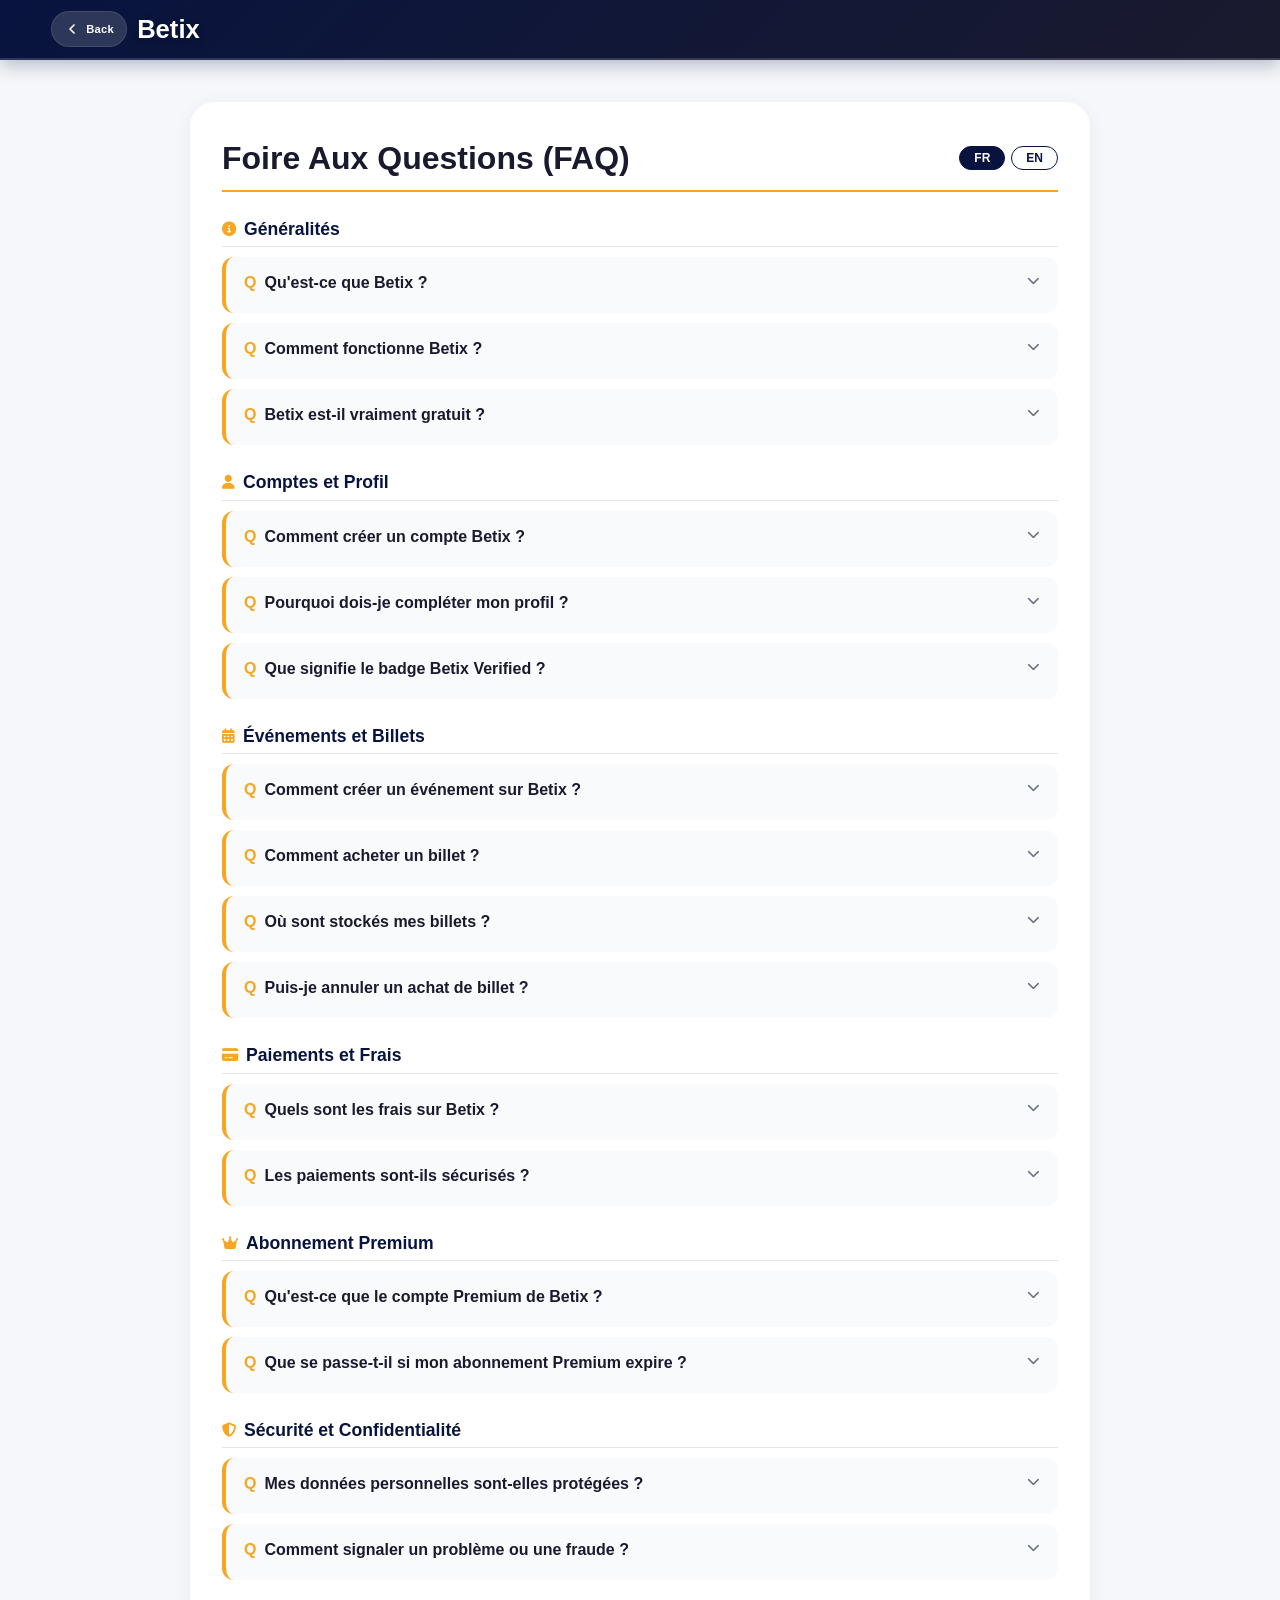
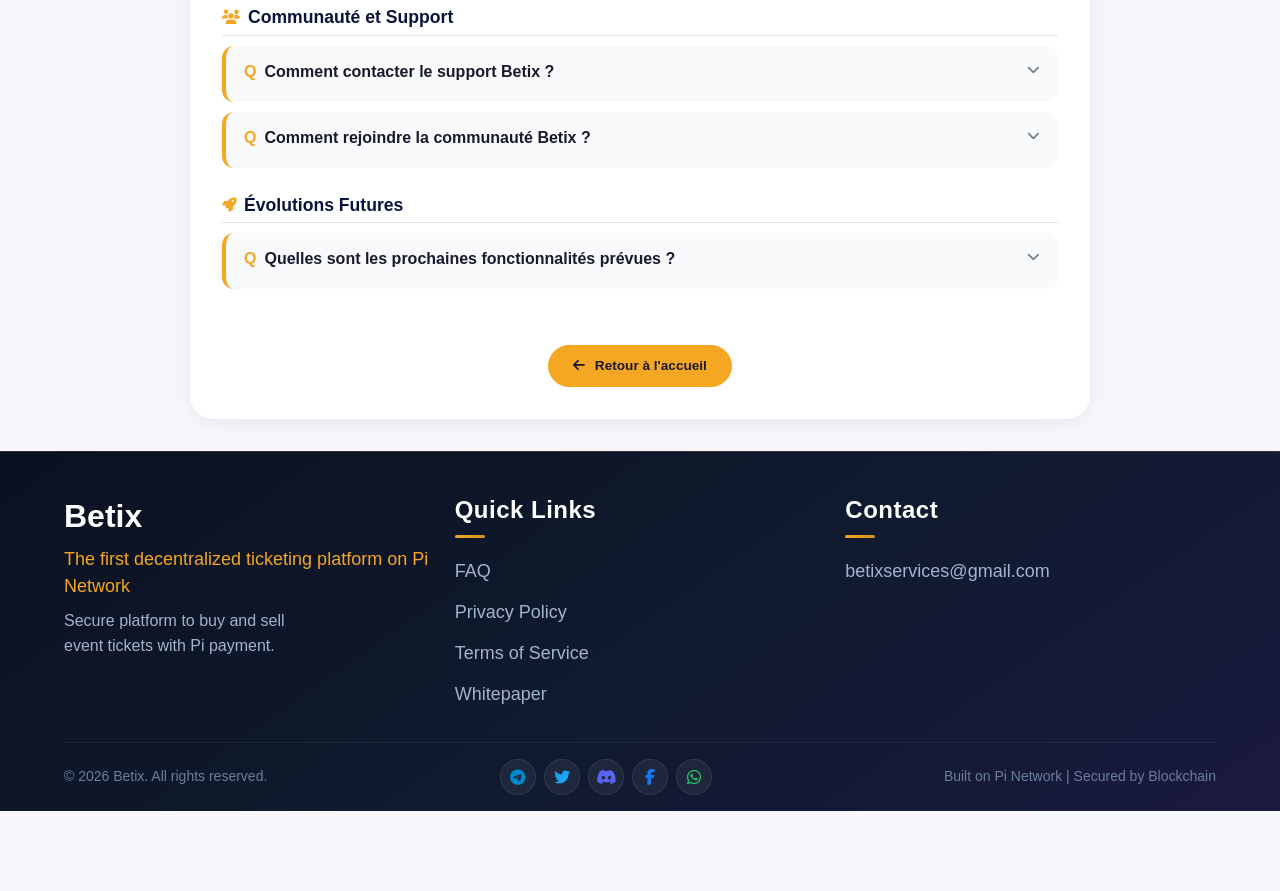
==== faq.html @ afd2c49c "Rename Faq.html to faq.html" ====
<!DOCTYPE html>
<html lang="fr">
<head>
    <meta charset="UTF-8" />
    <meta name="viewport" content="width=device-width, initial-scale=1.0" />
    <title>FAQ - Betix</title>
    <link rel="stylesheet" href="style.css" />
    <link rel="stylesheet" href="https://cdnjs.cloudflare.com/ajax/libs/font-awesome/6.5.0/css/all.min.css" />
    <style>
        /* ============================================================
           STYLES FAQ - MÊME DESIGN SANS LOGO
           ============================================================ */
        * {
            margin: 0;
            padding: 0;
            box-sizing: border-box;
        }

        body {
            padding-top: 70px;
            background: #f5f7fa;
            font-family: -apple-system, BlinkMacSystemFont, 'Segoe UI', Roboto, Helvetica, Arial, sans-serif;
            color: #1f2937;
            line-height: 1.5;
        }

        /* ===== HEADER ===== */
        .header {
            position: fixed;
            top: 0;
            left: 0;
            right: 0;
            background: linear-gradient(135deg, #08143F, #1a1a2e);
            padding: 0.4rem 4%;
            display: flex;
            justify-content: space-between;
            align-items: center;
            box-shadow: 0 4px 20px rgba(8, 20, 63, 0.3);
            z-index: 99999;
            border-bottom: 2px solid rgba(255, 255, 255, 0.15);
            gap: 8px;
            flex-wrap: wrap;
            height: 60px;
            min-height: 60px;
            backdrop-filter: blur(12px);
            -webkit-backdrop-filter: blur(12px);
        }

        .header-left {
            display: flex;
            align-items: center;
            gap: 10px;
        }

        .header-right {
            display: flex;
            align-items: center;
            gap: 2px;
        }

        .back-btn {
            background: rgba(255, 255, 255, 0.15);
            border: none;
            cursor: pointer;
            color: white;
            padding: 4px 12px;
            border-radius: 30px;
            transition: all 0.25s ease;
            display: flex;
            align-items: center;
            justify-content: center;
            gap: 6px;
            z-index: 99999;
            position: relative;
            pointer-events: auto !important;
            min-width: 60px;
            height: 36px;
            backdrop-filter: blur(8px);
            border: 1px solid rgba(255, 255, 255, 0.1);
            font-weight: 500;
            text-decoration: none;
            color: white;
        }

        .back-btn:hover {
            background: rgba(255, 255, 255, 0.3);
            transform: scale(1.05);
            box-shadow: 0 4px 20px rgba(0, 0, 0, 0.25);
        }

        .back-btn svg {
            width: 16px;
            height: 16px;
            stroke: white;
            flex-shrink: 0;
        }

        .back-btn .back-btn-label {
            font-size: 0.7rem;
            font-weight: 600;
            color: white;
            white-space: nowrap;
            letter-spacing: 0.3px;
        }

        .logo {
            font-size: 1.6rem;
            font-weight: bold;
            cursor: pointer;
            color: white;
            padding: 2px 0;
            display: flex;
            align-items: center;
            gap: 8px;
            text-shadow: 0 2px 10px rgba(0,0,0,0.2);
        }

        .logo .logo-img {
            height: 40px;
            width: auto;
            border-radius: 8px;
            filter: brightness(0) invert(1);
        }

        .logo .logo-text {
            font-size: 1.6rem;
        }

        @media (max-width: 480px) {
            .logo {
                font-size: 1.2rem;
                gap: 6px;
            }
            .logo .logo-img {
                height: 32px;
            }
            .logo .logo-text {
                font-size: 1.2rem;
            }
        }

        /* ===== CONTENU PRINCIPAL ===== */
        .faq-container-page {
            max-width: 900px;
            margin: 2rem auto;
            padding: 2rem;
            background: white;
            border-radius: 24px;
            box-shadow: 0 4px 20px rgba(0,0,0,0.06);
        }

        .faq-header {
            display: flex;
            justify-content: space-between;
            align-items: center;
            border-bottom: 2px solid #f5a623;
            padding-bottom: 0.5rem;
            margin-bottom: 1.5rem;
            flex-wrap: wrap;
            gap: 12px;
        }

        .faq-header h1 {
            font-size: 2rem;
            color: #1a1a2e;
            margin: 0;
        }

        .faq-lang-buttons {
            display: flex;
            gap: 6px;
        }

        .faq-lang-buttons .btn-lang {
            padding: 4px 14px;
            border-radius: 20px;
            border: 1.5px solid #08143F;
            background: #ffffff;
            color: #08143F;
            font-size: 0.75rem;
            font-weight: 600;
            cursor: pointer;
            transition: all 0.3s ease;
            font-family: inherit;
        }

        .faq-lang-buttons .btn-lang:hover {
            background: #08143F;
            color: #ffffff;
            transform: scale(1.05);
        }

        .faq-lang-buttons .btn-lang.active {
            background: #08143F;
            color: #ffffff;
        }

        /* ===== CATÉGORIES ===== */
        .faq-category {
            margin-bottom: 1.5rem;
        }

        .faq-category-title {
            font-size: 1.1rem;
            font-weight: 700;
            color: #08143F;
            margin-bottom: 10px;
            padding-bottom: 4px;
            border-bottom: 1px solid #e5e7eb;
            display: flex;
            align-items: center;
            gap: 8px;
        }

        .faq-category-title i {
            color: #f5a623;
            font-size: 0.9rem;
        }

        /* ===== ITEMS ===== */
        .faq-item {
            background: #f8fafc;
            border-radius: 12px;
            padding: 14px 18px;
            margin-bottom: 10px;
            border-left: 4px solid #f5a623;
            transition: all 0.2s;
        }

        .faq-item:hover {
            box-shadow: 0 4px 12px rgba(0,0,0,0.06);
        }

        .faq-item .q {
            font-size: 1rem;
            font-weight: 700;
            color: #1a1a2e;
            margin-bottom: 4px;
            display: flex;
            align-items: flex-start;
            gap: 8px;
            cursor: pointer;
        }

        .faq-item .q .q-icon {
            color: #f5a623;
            font-size: 1rem;
            flex-shrink: 0;
        }

        .faq-item .q .toggle-icon {
            color: #6b7280;
            font-size: 0.8rem;
            transition: transform 0.3s ease;
            margin-left: auto;
            flex-shrink: 0;
        }

        .faq-item .q .toggle-icon.open {
            transform: rotate(180deg);
        }

        .faq-item .a {
            font-size: 0.9rem;
            color: #4b5563;
            line-height: 1.7;
            padding-left: 26px;
            display: none;
        }

        .faq-item .a.open {
            display: block;
        }

        .faq-item .a ul, .faq-item .a ol {
            padding-left: 20px;
            margin: 4px 0;
        }

        .faq-item .a ul li, .faq-item .a ol li {
            margin-bottom: 2px;
            font-size: 0.9rem;
            color: #4b5563;
        }

        .faq-item .a strong {
            color: #08143F;
        }

        /* ===== BOUTON RETOUR ===== */
        .btn-back-home {
            display: inline-block;
            margin-top: 2rem;
            padding: 0.6rem 1.5rem;
            background: #F5A623;
            color: #1a1a2e;
            border-radius: 40px;
            text-decoration: none;
            font-weight: 700;
            border: 1px solid #F5A623;
            transition: all 0.3s ease;
            font-size: 0.85rem;
        }

        .btn-back-home:hover {
            background: #d4911e;
            border-color: #d4911e;
            transform: scale(1.02);
        }

        .btn-back-home i {
            margin-right: 6px;
        }

        /* ===== FOOTER ===== */
        .betix-footer {
            background: linear-gradient(145deg, #0b1120 0%, #0f1a2e 50%, #1a1a3e 100%);
            color: #c8d4e6;
            padding: 40px 5% 16px;
            border-top: 1px solid rgba(245, 166, 35, 0.15);
            margin-top: 2rem;
            width: 100%;
        }

        .footer-container {
            max-width: 1400px;
            margin: 0 auto;
            display: grid;
            grid-template-columns: repeat(3, 1fr);
            gap: 30px 20px;
            width: 100%;
        }

        .footer-col h4 {
            color: #ffffff;
            font-size: 24px;
            font-weight: 700;
            margin-bottom: 16px;
            position: relative;
            padding-bottom: 10px;
        }

        .footer-col h4::after {
            content: '';
            position: absolute;
            bottom: 0;
            left: 0;
            width: 30px;
            height: 3px;
            background: linear-gradient(90deg, #f5a623, #d4911e);
            border-radius: 3px;
        }

        .footer-col ul li {
            margin-bottom: 6px;
            list-style: none;
        }

        .footer-col ul li a {
            color: #a0b4cc;
            text-decoration: none;
            font-size: 18px;
            transition: color 0.2s, transform 0.2s;
            display: inline-block;
            padding: 4px 0;
        }

        .footer-col ul li a:hover {
            color: #ffffff;
            transform: translateX(4px);
        }

        .footer-logo {
            font-size: 32px;
            font-weight: 800;
            color: #fff;
            margin-bottom: 6px;
        }

        .footer-slogan {
            font-size: 18px;
            color: #f5a623;
            font-weight: 500;
            margin-bottom: 8px;
        }

        .footer-desc {
            font-size: 16px;
            line-height: 1.6;
            color: #a0b4cc;
            margin-bottom: 12px;
            max-width: 260px;
        }

        .footer-social {
            display: flex;
            gap: 8px;
            flex-wrap: wrap;
        }

        .footer-social a {
            display: inline-flex;
            align-items: center;
            justify-content: center;
            width: 36px;
            height: 36px;
            border-radius: 50%;
            background: rgba(255,255,255,0.06);
            border: 1px solid rgba(255,255,255,0.08);
            font-size: 16px;
            transition: all 0.3s ease;
            text-decoration: none;
            color: #1DA1F2;
        }

        .footer-social a[href*="t.me"] { color: #0088cc; }
        .footer-social a[href*="twitter"] { color: #1DA1F2; }
        .footer-social a[href*="discord"] { color: #5865F2; }
        .footer-social a[href*="facebook"] { color: #1877F2; }
        .footer-social a[href*="whatsapp"] { color: #25D366; }

        .footer-social a:hover {
            background: rgba(255,255,255,0.15);
            color: #ffffff !important;
            transform: translateY(-3px);
            box-shadow: 0 4px 12px rgba(0,0,0,0.15);
        }

        .footer-bottom {
            max-width: 1400px;
            margin: 24px auto 0;
            padding-top: 16px;
            border-top: 1px solid rgba(255,255,255,0.06);
            display: flex;
            justify-content: space-between;
            align-items: center;
            flex-wrap: wrap;
            gap: 12px;
            font-size: 14px;
            color: #6a7f9a;
        }

        /* ===== RESPONSIVE ===== */
        @media (max-width: 768px) {
            .faq-container-page {
                margin: 1rem;
                padding: 1.2rem;
            }

            .faq-header {
                flex-direction: column;
                align-items: flex-start;
            }

            .faq-header h1 {
                font-size: 1.5rem;
            }

            .footer-container {
                grid-template-columns: 1fr 1fr;
                gap: 16px 12px;
            }

            .footer-col h4 {
                font-size: 18px;
            }
            .footer-col ul li a {
                font-size: 15px;
            }
            .footer-bottom {
                flex-direction: column;
                text-align: center;
                gap: 8px;
                font-size: 12px;
            }
            .footer-logo {
                font-size: 26px;
            }
            .footer-slogan {
                font-size: 15px;
            }
            .footer-desc {
                font-size: 14px;
            }
        }

        @media (max-width: 480px) {
            .footer-container {
                grid-template-columns: 1fr;
                gap: 14px;
            }
            .faq-container-page {
                padding: 0.8rem;
                margin: 0.5rem;
            }
            .faq-item {
                padding: 10px 12px;
            }
            .faq-item .q {
                font-size: 0.9rem;
            }
            .faq-item .a {
                font-size: 0.8rem;
                padding-left: 18px;
            }
        }

        /* ===== DARK MODE ===== */
        body.dark-mode .faq-container-page {
            background: #1f2937;
        }
        body.dark-mode .faq-header h1 {
            color: #f3f4f6;
        }
        body.dark-mode .faq-item {
            background: #2d3748;
        }
        body.dark-mode .faq-item .q {
            color: #f3f4f6;
        }
        body.dark-mode .faq-item .a {
            color: #d1d5db;
        }
        body.dark-mode .faq-item .a ul li,
        body.dark-mode .faq-item .a ol li {
            color: #d1d5db;
        }
        body.dark-mode .faq-category-title {
            color: #f5a623;
            border-bottom-color: #4b5563;
        }
        body.dark-mode .faq-item .a strong {
            color: #f5a623;
        }
        body.dark-mode .betix-footer {
            background: linear-gradient(145deg, #0b1120, #0f1a2e);
        }
        body.dark-mode .btn-back-home {
            background: #f5a623;
            color: #1a1a2e;
            border-color: #f5a623;
        }
        body.dark-mode .btn-back-home:hover {
            background: #d4911e;
            border-color: #d4911e;
        }
    </style>
</head>
<body>

    <!-- ============================================================
         HEADER FIXE
         ============================================================ -->
    <header class="header" id="mainHeader">
        <div class="header-left">
            <a href="index.html" class="back-btn" style="text-decoration:none; color:white;">
                <svg width="24" height="24" viewBox="0 0 24 24" fill="none" stroke="currentColor" stroke-width="2.5" stroke-linecap="round" stroke-linejoin="round">
                    <polyline points="15 18 9 12 15 6"></polyline>
                </svg>
                <span class="back-btn-label">Back</span>
            </a>
            <div class="logo" onclick="window.location.href='index.html'">
                <img src="logo.png" alt="Betix Logo" class="logo-img" onerror="this.style.display='none'">
                <span class="logo-text">Betix</span>
            </div>
        </div>
        <div class="header-right"></div>
    </header>

    <!-- ============================================================
         CONTENU FAQ
         ============================================================ -->
    <div class="faq-container-page">

        <!-- En-tête avec boutons de langue -->
        <div class="faq-header">
            <h1 id="faqTitle">Foire Aux Questions (FAQ)</h1>
            <div class="faq-lang-buttons">
                <button class="btn-lang active" id="btnFr" onclick="switchLanguage('fr')">FR</button>
                <button class="btn-lang" id="btnEn" onclick="switchLanguage('en')">EN</button>
            </div>
        </div>

        <!-- ============================================================
             CATÉGORIE 1 : GÉNÉRALITÉS
             ============================================================ -->
        <div class="faq-category">
            <div class="faq-category-title"><i class="fas fa-info-circle"></i> <span class="cat-title-fr">Généralités</span><span class="cat-title-en" style="display:none;">General</span></div>

            <!-- Q1 -->
            <div class="faq-item">
                <div class="q" onclick="toggleAnswer(this)">
                    <span class="q-icon">Q</span>
                    <span class="q-text-fr">Qu'est-ce que Betix ?</span>
                    <span class="q-text-en" style="display:none;">What is Betix?</span>
                    <span class="toggle-icon"><i class="fas fa-chevron-down"></i></span>
                </div>
                <div class="a">
                    <span class="a-text-fr">
                        Betix est la <strong>première plateforme de billetterie décentralisée</strong> construite sur l'écosystème Pi Network. Elle permet aux organisateurs de créer et promouvoir leurs événements (concerts, conférences, festivals, compétitions sportives, etc.) et aux participants d'acheter des billets en utilisant la cryptomonnaie Pi comme moyen de paiement. Contrairement aux plateformes traditionnelles, Betix fonctionne sans intermédiaire centralisé, garantissant transparence, sécurité et réduction des coûts.
                        <br><br>
                        La plateforme est accessible depuis un navigateur web et bientôt via une application mobile dédiée. Elle est conçue pour être intuitive, rapide et adaptée à tous les types d'utilisateurs, qu'ils soient organisateurs professionnels ou particuliers souhaitant vendre des billets pour un événement local.
                        <br><br>
                        Betix repose sur trois piliers fondamentaux : <strong>la décentralisation</strong> (aucune autorité centrale ne contrôle la plateforme), <strong>la transparence</strong> (toutes les transactions sont enregistrées sur la blockchain) et <strong>l'accessibilité</strong> (utilisation de Pi, une cryptomonnaie minable depuis un smartphone).
                    </span>
                    <span class="a-text-en" style="display:none;">
                        Betix is the <strong>first decentralized ticketing platform</strong> built on the Pi Network ecosystem. It allows organizers to create and promote their events (concerts, conferences, festivals, sports competitions, etc.) and participants to buy tickets using Pi cryptocurrency as payment. Unlike traditional platforms, Betix operates without a centralized intermediary, guaranteeing transparency, security and cost reduction.
                        <br><br>
                        The platform is accessible via a web browser and soon via a dedicated mobile application. It is designed to be intuitive, fast and suitable for all types of users, whether professional organizers or individuals wishing to sell tickets for a local event.
                        <br><br>
                        Betix is built on three fundamental pillars: <strong>decentralization</strong> (no central authority controls the platform), <strong>transparency</strong> (all transactions are recorded on the blockchain) and <strong>accessibility</strong> (use of Pi, a cryptocurrency mineable from a smartphone).
                    </span>
                </div>
            </div>

            <!-- Q2 -->
            <div class="faq-item">
                <div class="q" onclick="toggleAnswer(this)">
                    <span class="q-icon">Q</span>
                    <span class="q-text-fr">Comment fonctionne Betix ?</span>
                    <span class="q-text-en" style="display:none;">How does Betix work?</span>
                    <span class="toggle-icon"><i class="fas fa-chevron-down"></i></span>
                </div>
                <div class="a">
                    <span class="a-text-fr">
                        Betix fonctionne comme une place de marché décentralisée où les organisateurs créent des événements et les participants achètent des billets. Voici les étapes principales :
                        <br><br>
                        <strong>1. Connexion avec Pi Network :</strong> L'utilisateur se connecte à la plateforme en utilisant son compte Pi Network. Cette connexion sécurisée permet d'identifier l'utilisateur et de gérer ses transactions en Pi.
                        <br><br>
                        <strong>2. Création d'un événement :</strong> L'organisateur remplit un formulaire avec les informations de son événement : titre, catégorie, pays, date, durée, lieu, description, conditions, nombre de tickets, prix et photos. Une fois le formulaire validé, un résumé s'affiche pour confirmation avant publication.
                        <br><br>
                        <strong>3. Publication et visibilité :</strong> L'événement est publié sur la plateforme et devient visible dans la liste des événements. Les utilisateurs peuvent le rechercher par catégorie, pays ou mot-clé. Les événements des organisateurs Premium bénéficient d'une mise en avant automatique.
                        <br><br>
                        <strong>4. Achat de billets :</strong> L'acheteur sélectionne un événement, choisit la quantité de billets souhaitée, visualise le récapitulatif incluant le prix des billets, les frais de service et le total en Pi, puis confirme l'achat. Le paiement est effectué directement depuis le wallet Pi.
                        <br><br>
                        <strong>5. Réception des billets :</strong> Les billets sont générés sous forme de QR codes uniques et stockés dans la section "Mes Tickets" du compte de l'acheteur. Un email de confirmation peut également être envoyé.
                        <br><br>
                        <strong>6. Gestion des tickets :</strong> L'organisateur peut vérifier la validité des billets via le QR code. Les tickets peuvent être marqués comme utilisés après l'événement.
                        <br><br>
                        <strong>7. Paiement à l'organisateur :</strong> Les fonds (moins la commission Betix) sont automatiquement reversés à l'organisateur en Pi dès que l'achat est confirmé.
                        <br><br>
                        <strong>8. Évaluation et feedback :</strong> Après l'événement, les participants peuvent noter l'événement et laisser des commentaires, contribuant ainsi à la réputation de l'organisateur.
                    </span>
                    <span class="a-text-en" style="display:none;">
                        Betix works as a decentralized marketplace where organizers create events and participants buy tickets. Here are the main steps:
                        <br><br>
                        <strong>1. Pi Network connection:</strong> The user logs in using their Pi Network account. This secure connection identifies the user and manages their Pi transactions.
                        <br><br>
                        <strong>2. Event creation:</strong> The organizer fills out a form with event information: title, category, country, date, duration, location, description, conditions, number of tickets, price and photos. Once validated, a summary is displayed for confirmation before publication.
                        <br><br>
                        <strong>3. Publication and visibility:</strong> The event is published and becomes visible in the events list. Users can search by category, country or keyword. Premium organizers' events receive automatic promotion.
                        <br><br>
                        <strong>4. Ticket purchase:</strong> The buyer selects an event, chooses the desired number of tickets, views the summary including ticket price, service fees and total in Pi, then confirms the purchase. Payment is made directly from the Pi wallet.
                        <br><br>
                        <strong>5. Ticket receipt:</strong> Tickets are generated as unique QR codes and stored in the "My Tickets" section of the buyer's account. A confirmation email may also be sent.
                        <br><br>
                        <strong>6. Ticket management:</strong> The organizer can verify ticket validity via QR code. Tickets can be marked as used after the event.
                        <br><br>
                        <strong>7. Payout to organizer:</strong> Funds (minus Betix commission) are automatically transferred to the organizer in Pi as soon as the purchase is confirmed.
                        <br><br>
                        <strong>8. Rating and feedback:</strong> After the event, participants can rate the event and leave comments, contributing to the organizer's reputation.
                    </span>
                </div>
            </div>

            <!-- Q3 -->
            <div class="faq-item">
                <div class="q" onclick="toggleAnswer(this)">
                    <span class="q-icon">Q</span>
                    <span class="q-text-fr">Betix est-il vraiment gratuit ?</span>
                    <span class="q-text-en" style="display:none;">Is Betix really free?</span>
                    <span class="toggle-icon"><i class="fas fa-chevron-down"></i></span>
                </div>
                <div class="a">
                    <span class="a-text-fr">
                        <strong>Oui, Betix est gratuit pour les utilisateurs de base.</strong> La plateforme propose un <strong>Compte Gratuit</strong> qui permet d'acheter des billets sans aucune restriction et de publier jusqu'à 3 événements par mois.
                        <br><br>
                        Pour les organisateurs qui souhaitent publier plus de 3 événements par mois, un <strong>Compte Premium</strong> est disponible moyennant un abonnement payant en Pi. Ce compte offre des avantages exclusifs : publications illimitées, badge Betix Verified, mise en avant automatique, priorité dans les recherches, statistiques avancées et support prioritaire.
                        <br><br>
                        La plateforme génère également des revenus via une <strong>commission de 5%</strong> sur chaque billet vendu (prélevée sur le montant total de la vente) et des <strong>frais de service de 2%</strong> payés par l'acheteur. Ces frais sont transparents et clairement affichés avant la confirmation du paiement.
                        <br><br>
                        Ainsi, les organisateurs débutants ou occasionnels peuvent utiliser Betix sans frais, tandis que les organisateurs professionnels ou les utilisateurs ayant des besoins avancés peuvent opter pour le Premium.
                    </span>
                    <span class="a-text-en" style="display:none;">
                        <strong>Yes, Betix is free for basic users.</strong> The platform offers a <strong>Free Account</strong> that allows unlimited ticket purchases and publishing up to 3 events per month.
                        <br><br>
                        For organizers who wish to publish more than 3 events per month, a <strong>Premium Account</strong> is available with a paid subscription in Pi. This account offers exclusive benefits: unlimited publishing, Betix Verified badge, automatic promotion, search priority, advanced statistics and priority support.
                        <br><br>
                        The platform also generates revenue through a <strong>5% commission</strong> on each ticket sold (deducted from the total sale amount) and a <strong>2% service fee</strong> paid by the buyer. These fees are transparent and clearly displayed before payment confirmation.
                        <br><br>
                        Thus, beginner or occasional organizers can use Betix for free, while professional organizers or users with advanced needs can opt for Premium.
                    </span>
                </div>
            </div>
        </div>

        <!-- ============================================================
             CATÉGORIE 2 : COMPTES ET PROFIL
             ============================================================ -->
        <div class="faq-category">
            <div class="faq-category-title"><i class="fas fa-user"></i> <span class="cat-title-fr">Comptes et Profil</span><span class="cat-title-en" style="display:none;">Accounts & Profile</span></div>

            <!-- Q4 -->
            <div class="faq-item">
                <div class="q" onclick="toggleAnswer(this)">
                    <span class="q-icon">Q</span>
                    <span class="q-text-fr">Comment créer un compte Betix ?</span>
                    <span class="q-text-en" style="display:none;">How to create a Betix account?</span>
                    <span class="toggle-icon"><i class="fas fa-chevron-down"></i></span>
                </div>
                <div class="a">
                    <span class="a-text-fr">
                        Pour créer un compte Betix, il suffit d'avoir un compte Pi Network actif. Voici les étapes :
                        <br><br>
                        <strong>1. Télécharger l'application Pi :</strong> Si vous n'avez pas encore l'application Pi Network, téléchargez-la depuis votre boutique d'applications (App Store ou Google Play) et créez un compte.
                        <br><br>
                        <strong>2. Se connecter à Betix :</strong> Rendez-vous sur betixapp.vercel.app ou utilisez l'application mobile Betix. Cliquez sur "Connect Pi" dans le menu.
                        <br><br>
                        <strong>3. Autoriser la connexion :</strong> Une fenêtre Pi Network s'ouvre pour demander votre autorisation. Acceptez pour connecter votre compte Pi à Betix.
                        <br><br>
                        <strong>4. Compléter votre profil :</strong> Pour pouvoir acheter des billets ou publier des événements, vous devez compléter votre profil en renseignant votre prénom, nom, email, adresse et numéro de téléphone. Ces informations sont nécessaires pour la vérification et la sécurité des transactions.
                        <br><br>
                        Une fois ces étapes terminées, votre compte Betix est actif et vous pouvez commencer à utiliser la plateforme.
                        <br><br>
                        <strong>Note :</strong> Si vous utilisez l'application Pi Network en mode "sandbox" (test), vous pouvez vous connecter en mode démo en cliquant sur "Pi Browser not detected. Use demo mode?".
                    </span>
                    <span class="a-text-en" style="display:none;">
                        To create a Betix account, you simply need an active Pi Network account. Here are the steps:
                        <br><br>
                        <strong>1. Download the Pi app:</strong> If you don't have the Pi Network app yet, download it from your app store (App Store or Google Play) and create an account.
                        <br><br>
                        <strong>2. Log in to Betix:</strong> Go to betixapp.vercel.app or use the Betix mobile app. Click "Connect Pi" in the menu.
                        <br><br>
                        <strong>3. Authorize the connection:</strong> A Pi Network window opens to request your authorization. Accept to connect your Pi account to Betix.
                        <br><br>
                        <strong>4. Complete your profile:</strong> To be able to buy tickets or publish events, you must complete your profile by providing your first name, last name, email, address and phone number. This information is necessary for verification and transaction security.
                        <br><br>
                        Once these steps are completed, your Betix account is active and you can start using the platform.
                        <br><br>
                        <strong>Note:</strong> If you are using the Pi Network app in "sandbox" mode (test), you can connect in demo mode by clicking "Pi Browser not detected. Use demo mode?".
                    </span>
                </div>
            </div>

            <!-- Q5 -->
            <div class="faq-item">
                <div class="q" onclick="toggleAnswer(this)">
                    <span class="q-icon">Q</span>
                    <span class="q-text-fr">Pourquoi dois-je compléter mon profil ?</span>
                    <span class="q-text-en" style="display:none;">Why must I complete my profile?</span>
                    <span class="toggle-icon"><i class="fas fa-chevron-down"></i></span>
                </div>
                <div class="a">
                    <span class="a-text-fr">
                        La complétion du profil est obligatoire pour deux raisons principales :
                        <br><br>
                        <strong>1. Sécurité et vérification :</strong> En renseignant vos informations personnelles (prénom, nom, email, adresse, téléphone), Betix s'assure que chaque utilisateur est une personne réelle. Cela permet de lutter contre la fraude, les comptes multiples et les faux billets. Le système de vérification d'identité (KYC) de Pi Network renforce cette sécurité.
                        <br><br>
                        <strong>2. Protection des transactions :</strong> En cas de litige, les informations de profil permettent de contacter rapidement l'utilisateur et de résoudre le problème. Les organisateurs ont également besoin de ces informations pour connaître leurs acheteurs.
                        <br><br>
                        <strong>Important :</strong> Sans un profil complet, vous ne pourrez ni acheter de billets ni publier d'événements. La plateforme vous redirigera vers la page de profil pour compléter les champs manquants.
                        <br><br>
                        Vos informations sont stockées de manière sécurisée et ne sont partagées qu'avec les organisateurs en cas d'achat de billets. Elles ne sont jamais vendues à des tiers.
                    </span>
                    <span class="a-text-en" style="display:none;">
                        Completing your profile is mandatory for two main reasons:
                        <br><br>
                        <strong>1. Security and verification:</strong> By providing your personal information (first name, last name, email, address, phone), Betix ensures that each user is a real person. This helps combat fraud, multiple accounts and fake tickets. Pi Network's identity verification (KYC) system reinforces this security.
                        <br><br>
                        <strong>2. Transaction protection:</strong> In case of dispute, profile information allows quick contact with the user and problem resolution. Organizers also need this information to know their buyers.
                        <br><br>
                        <strong>Important:</strong> Without a complete profile, you cannot buy tickets or publish events. The platform will redirect you to the profile page to fill in missing fields.
                        <br><br>
                        Your information is stored securely and is only shared with organizers in case of ticket purchase. It is never sold to third parties.
                    </span>
                </div>
            </div>

            <!-- Q6 -->
            <div class="faq-item">
                <div class="q" onclick="toggleAnswer(this)">
                    <span class="q-icon">Q</span>
                    <span class="q-text-fr">Que signifie le badge Betix Verified ?</span>
                    <span class="q-text-en" style="display:none;">What does the Betix Verified badge mean?</span>
                    <span class="toggle-icon"><i class="fas fa-chevron-down"></i></span>
                </div>
                <div class="a">
                    <span class="a-text-fr">
                        Le <strong>badge Betix Verified</strong> est un cocher bleu (✓) qui apparaît à côté du nom des organisateurs Premium. Il est inspiré du système de vérification utilisé par X (anciennement Twitter) et constitue un gage de confiance et de sérieux.
                        <br><br>
                        <strong>Ce badge permet aux acheteurs de :</strong>
                        <ul>
                            <li>Identifier rapidement les organisateurs vérifiés</li>
                            <li>Acheter des billets en toute confiance</li>
                            <li>Être protégés contre les fraudes</li>
                        </ul>
                        <strong>Il est affiché sur :</strong>
                        <ul>
                            <li>Le profil de l'organisateur</li>
                            <li>Les cartes des événements</li>
                            <li>Les pages de détails des événements</li>
                            <li>Toutes les zones où le nom de l'organisateur apparaît</li>
                        </ul>
                        Le badge est automatiquement attribué aux organisateurs Premium et disparaît si l'abonnement expire. L'administrateur peut activer ou désactiver cette fonctionnalité à tout moment.
                    </span>
                    <span class="a-text-en" style="display:none;">
                        The <strong>Betix Verified badge</strong> is a blue checkmark (✓) that appears next to Premium organizers' names. It is inspired by the verification system used by X (formerly Twitter) and is a guarantee of trust and seriousness.
                        <br><br>
                        <strong>This badge allows buyers to:</strong>
                        <ul>
                            <li>Quickly identify verified organizers</li>
                            <li>Buy tickets with confidence</li>
                            <li>Be protected against fraud</li>
                        </ul>
                        <strong>It is displayed on:</strong>
                        <ul>
                            <li>The organizer's profile</li>
                            <li>Event cards</li>
                            <li>Event detail pages</li>
                            <li>All areas where the organizer's name appears</li>
                        </ul>
                        The badge is automatically assigned to Premium organizers and disappears if the subscription expires. The administrator can enable or disable this feature at any time.
                    </span>
                </div>
            </div>
        </div>

        <!-- ============================================================
             CATÉGORIE 3 : ÉVÉNEMENTS ET BILLETS
             ============================================================ -->
        <div class="faq-category">
            <div class="faq-category-title"><i class="fas fa-calendar-alt"></i> <span class="cat-title-fr">Événements et Billets</span><span class="cat-title-en" style="display:none;">Events & Tickets</span></div>

            <!-- Q7 -->
            <div class="faq-item">
                <div class="q" onclick="toggleAnswer(this)">
                    <span class="q-icon">Q</span>
                    <span class="q-text-fr">Comment créer un événement sur Betix ?</span>
                    <span class="q-text-en" style="display:none;">How to create an event on Betix?</span>
                    <span class="toggle-icon"><i class="fas fa-chevron-down"></i></span>
                </div>
                <div class="a">
                    <span class="a-text-fr">
                        Pour créer un événement sur Betix, suivez ces étapes :
                        <br><br>
                        <strong>1. Se connecter :</strong> Assurez-vous d'être connecté à votre compte Betix via Pi Network.
                        <br><br>
                        <strong>2. Accéder à la création :</strong> Cliquez sur l'icône "Create" en bas de l'écran ou sur "Créer un événement" dans le menu.
                        <br><br>
                        <strong>3. Remplir le formulaire :</strong> Saisissez les informations suivantes :
                        <ul>
                            <li><strong>Titre :</strong> Nom de l'événement (max 25 caractères)</li>
                            <li><strong>Catégorie :</strong> Concert, Sport, Conférence, Formation, Cinéma, Festival, Théâtre, Danse, Exposition, Gala, Séminaire</li>
                            <li><strong>Pays :</strong> Sélectionnez le pays où se déroule l'événement</li>
                            <li><strong>Date et heure :</strong> Date et heure de début de l'événement</li>
                            <li><strong>Durée :</strong> Durée estimée de l'événement (en heures, jours, semaines, mois ou années)</li>
                            <li><strong>Lieu :</strong> Adresse ou nom du lieu (max 30 caractères)</li>
                            <li><strong>Description :</strong> Description détaillée de l'événement (max 150 caractères)</li>
                            <li><strong>Conditions :</strong> Conditions de participation (max 40 caractères)</li>
                            <li><strong>Nombre de tickets :</strong> Nombre total de tickets disponibles</li>
                            <li><strong>Photos :</strong> Au moins 1 image (format JPG, PNG, WebP)</li>
                        </ul>
                        <strong>4. Valider le formulaire :</strong> Cliquez sur "Publier l'événement" pour afficher le récapitulatif.
                        <br><br>
                        <strong>5. Confirmer la publication :</strong> Vérifiez toutes les informations et cliquez sur "Publier l'événement" pour finaliser.
                        <br><br>
                        <strong>Limites :</strong>
                        <ul>
                            <li>Les utilisateurs gratuits peuvent publier jusqu'à 3 événements par mois.</li>
                            <li>Les utilisateurs Premium peuvent publier un nombre illimité d'événements.</li>
                            <li>Votre profil doit être complet (prénom, nom, email, adresse, téléphone) pour publier.</li>
                        </ul>
                    </span>
                    <span class="a-text-en" style="display:none;">
                        To create an event on Betix, follow these steps:
                        <br><br>
                        <strong>1. Log in:</strong> Make sure you are logged in to your Betix account via Pi Network.
                        <br><br>
                        <strong>2. Access creation:</strong> Click the "Create" icon at the bottom of the screen or "Create Event" in the menu.
                        <br><br>
                        <strong>3. Fill out the form:</strong> Enter the following information:
                        <ul>
                            <li><strong>Title:</strong> Event name (max 25 characters)</li>
                            <li><strong>Category:</strong> Concert, Sport, Conference, Training, Cinema, Festival, Theatre, Dance, Exhibition, Gala, Seminar</li>
                            <li><strong>Country:</strong> Select the country where the event takes place</li>
                            <li><strong>Date and time:</strong> Event start date and time</li>
                            <li><strong>Duration:</strong> Estimated event duration (in hours, days, weeks, months or years)</li>
                            <li><strong>Location:</strong> Address or venue name (max 30 characters)</li>
                            <li><strong>Description:</strong> Detailed event description (max 150 characters)</li>
                            <li><strong>Conditions:</strong> Participation conditions (max 40 characters)</li>
                            <li><strong>Number of tickets:</strong> Total number of tickets available</li>
                            <li><strong>Photos:</strong> At least 1 image (JPG, PNG, WebP format)</li>
                        </ul>
                        <strong>4. Validate the form:</strong> Click "Publish Event" to display the summary.
                        <br><br>
                        <strong>5. Confirm publication:</strong> Verify all information and click "Publish Event" to finalize.
                        <br><br>
                        <strong>Limits:</strong>
                        <ul>
                            <li>Free users can publish up to 3 events per month.</li>
                            <li>Premium users can publish an unlimited number of events.</li>
                            <li>Your profile must be complete (first name, last name, email, address, phone) to publish.</li>
                        </ul>
                    </span>
                </div>
            </div>

            <!-- Q8 -->
            <div class="faq-item">
                <div class="q" onclick="toggleAnswer(this)">
                    <span class="q-icon">Q</span>
                    <span class="q-text-fr">Comment acheter un billet ?</span>
                    <span class="q-text-en" style="display:none;">How to buy a ticket?</span>
                    <span class="toggle-icon"><i class="fas fa-chevron-down"></i></span>
                </div>
                <div class="a">
                    <span class="a-text-fr">
                        L'achat d'un billet sur Betix est simple et rapide. Voici les étapes :
                        <br><br>
                        <strong>1. Rechercher un événement :</strong> Utilisez la barre de recherche ou les filtres (catégorie, pays) pour trouver l'événement qui vous intéresse.
                        <br><br>
                        <strong>2. Ouvrir l'événement :</strong> Cliquez sur la carte de l'événement pour accéder à la page de détails. Vous y trouverez toutes les informations : description, lieu, date, heure, prix, conditions, etc.
                        <br><br>
                        <strong>3. Cliquer sur "Acheter un billet" :</strong> Le bouton d'achat se trouve sur la carte de l'événement ou en bas de la page de détails.
                        <br><br>
                        <strong>4. Choisir la quantité :</strong> Une fenêtre s'ouvre pour sélectionner le nombre de billets souhaité (de 1 à 10). Le prix total s'affiche en temps réel, incluant les frais de service.
                        <br><br>
                        <strong>5. Confirmer l'achat :</strong> Cliquez sur "Confirmer l'achat". Une fenêtre de paiement Pi Network s'ouvre pour valider la transaction.
                        <br><br>
                        <strong>6. Recevoir les billets :</strong> Après paiement, les billets sont générés et apparaissent dans la section "Mes Tickets" de votre compte. Chaque billet possède un QR code unique.
                        <br><br>
                        <strong>Conditions requises :</strong>
                        <ul>
                            <li>Votre compte Pi doit être connecté à Betix</li>
                            <li>Votre profil doit être complet (prénom, nom, email, adresse, téléphone)</li>
                            <li>Vous devez avoir suffisamment de Pi dans votre wallet</li>
                        </ul>
                    </span>
                    <span class="a-text-en" style="display:none;">
                        Buying a ticket on Betix is simple and fast. Here are the steps:
                        <br><br>
                        <strong>1. Search for an event:</strong> Use the search bar or filters (category, country) to find the event you are interested in.
                        <br><br>
                        <strong>2. Open the event:</strong> Click on the event card to access the details page. You will find all information: description, location, date, time, price, conditions, etc.
                        <br><br>
                        <strong>3. Click "Buy Ticket":</strong> The buy button is located on the event card or at the bottom of the details page.
                        <br><br>
                        <strong>4. Choose quantity:</strong> A window opens to select the desired number of tickets (from 1 to 10). The total price is displayed in real-time, including service fees.
                        <br><br>
                        <strong>5. Confirm purchase:</strong> Click "Confirm purchase". A Pi Network payment window opens to validate the transaction.
                        <br><br>
                        <strong>6. Receive tickets:</strong> After payment, tickets are generated and appear in the "My Tickets" section of your account. Each ticket has a unique QR code.
                        <br><br>
                        <strong>Requirements:</strong>
                        <ul>
                            <li>Your Pi account must be connected to Betix</li>
                            <li>Your profile must be complete (first name, last name, email, address, phone)</li>
                            <li>You must have enough Pi in your wallet</li>
                        </ul>
                    </span>
                </div>
            </div>

            <!-- Q9 -->
            <div class="faq-item">
                <div class="q" onclick="toggleAnswer(this)">
                    <span class="q-icon">Q</span>
                    <span class="q-text-fr">Où sont stockés mes billets ?</span>
                    <span class="q-text-en" style="display:none;">Where are my tickets stored?</span>
                    <span class="toggle-icon"><i class="fas fa-chevron-down"></i></span>
                </div>
                <div class="a">
                    <span class="a-text-fr">
                        Tous vos billets sont stockés dans la section <strong>"Mes Tickets"</strong> de votre compte Betix. Cette section est accessible depuis le menu principal (les trois barres) ou via l'icône de ticket dans le profil.
                        <br><br>
                        <strong>Ce que vous y trouverez :</strong>
                        <ul>
                            <li>La liste de tous vos tickets actifs (validés)</li>
                            <li>Le titre de l'événement</li>
                            <li>La date et l'heure de l'événement</li>
                            <li>Le lieu de l'événement</li>
                            <li>Le prix du billet</li>
                            <li>Le type de billet (Standard)</li>
                            <li>Le pays de l'événement</li>
                            <li>Un code QR unique pour chaque billet</li>
                            <li>La date d'achat</li>
                            <li>Un bouton de téléchargement du ticket en PDF</li>
                        </ul>
                        <strong>Fonctionnalités supplémentaires :</strong>
                        <ul>
                            <li>Télécharger le ticket en PDF : cliquez sur "Télécharger le ticket" pour générer un PDF avec toutes les informations et le QR code.</li>
                            <li>Les tickets expirés ou utilisés sont automatiquement déplacés dans l'historique.</li>
                            <li>Les tickets sont disponibles hors ligne une fois téléchargés.</li>
                        </ul>
                        <strong>Note :</strong> Les tickets sont également envoyés par email à l'adresse renseignée dans votre profil.
                    </span>
                    <span class="a-text-en" style="display:none;">
                        All your tickets are stored in the <strong>"My Tickets"</strong> section of your Betix account. This section is accessible from the main menu (three bars) or via the ticket icon in the profile.
                        <br><br>
                        <strong>What you will find there:</strong>
                        <ul>
                            <li>The list of all your active (valid) tickets</li>
                            <li>The event title</li>
                            <li>The event date and time</li>
                            <li>The event location</li>
                            <li>The ticket price</li>
                            <li>The ticket type (Standard)</li>
                            <li>The event country</li>
                            <li>A unique QR code for each ticket</li>
                            <li>The purchase date</li>
                            <li>A ticket download button in PDF</li>
                        </ul>
                        <strong>Additional features:</strong>
                        <ul>
                            <li>Download the ticket in PDF: click "Download ticket" to generate a PDF with all information and the QR code.</li>
                            <li>Expired or used tickets are automatically moved to history.</li>
                            <li>Tickets are available offline once downloaded.</li>
                        </ul>
                        <strong>Note:</strong> Tickets are also sent by email to the address provided in your profile.
                    </span>
                </div>
            </div>

            <!-- Q10 -->
            <div class="faq-item">
                <div class="q" onclick="toggleAnswer(this)">
                    <span class="q-icon">Q</span>
                    <span class="q-text-fr">Puis-je annuler un achat de billet ?</span>
                    <span class="q-text-en" style="display:none;">Can I cancel a ticket purchase?</span>
                    <span class="toggle-icon"><i class="fas fa-chevron-down"></i></span>
                </div>
                <div class="a">
                    <span class="a-text-fr">
                        Oui, vous pouvez annuler un achat de billet dans certaines conditions :
                        <br><br>
                        <strong>1. Annulation par l'organisateur :</strong> Si l'organisateur annule l'événement, tous les acheteurs sont automatiquement remboursés en Pi. Le remboursement est effectué directement sur votre wallet Pi.
                        <br><br>
                        <strong>2. Annulation par l'acheteur :</strong> Vous pouvez annuler votre achat avant que l'événement n'ait lieu. Pour cela :
                        <ul>
                            <li>Allez dans la section "Mes Tickets"</li>
                            <li>Cliquez sur le ticket concerné</li>
                            <li>Sélectionnez "Annuler le ticket"</li>
                            <li>Le remboursement est effectué en Pi sur votre wallet</li>
                        </ul>
                        <strong>3. Conditions particulières :</strong>
                        <ul>
                            <li>Seuls les tickets non utilisés peuvent être annulés</li>
                            <li>Les frais de service ne sont pas remboursés</li>
                            <li>Le remboursement peut prendre jusqu'à 24 heures</li>
                        </ul>
                        <strong>4. Cas de force majeure :</strong> En cas d'événement imprévu, contactez le support pour obtenir une aide personnalisée.
                        <br><br>
                        <strong>Note :</strong> Les remboursements sont effectués exclusivement en Pi, dans le même wallet utilisé pour l'achat.
                    </span>
                    <span class="a-text-en" style="display:none;">
                        Yes, you can cancel a ticket purchase under certain conditions:
                        <br><br>
                        <strong>1. Cancellation by the organizer:</strong> If the organizer cancels the event, all buyers are automatically refunded in Pi. The refund is made directly to your Pi wallet.
                        <br><br>
                        <strong>2. Cancellation by the buyer:</strong> You can cancel your purchase before the event takes place. To do this:
                        <ul>
                            <li>Go to the "My Tickets" section</li>
                            <li>Click on the relevant ticket</li>
                            <li>Select "Cancel ticket"</li>
                            <li>The refund is made in Pi to your wallet</li>
                        </ul>
                        <strong>3. Special conditions:</strong>
                        <ul>
                            <li>Only unused tickets can be canceled</li>
                            <li>Service fees are not refunded</li>
                            <li>The refund may take up to 24 hours</li>
                        </ul>
                        <strong>4. Force majeure cases:</strong> In case of unforeseen events, contact support for personalized assistance.
                        <br><br>
                        <strong>Note:</strong> Refunds are made exclusively in Pi, to the same wallet used for the purchase.
                    </span>
                </div>
            </div>
        </div>

        <!-- ============================================================
             CATÉGORIE 4 : PAIEMENTS ET FRAIS
             ============================================================ -->
        <div class="faq-category">
            <div class="faq-category-title"><i class="fas fa-credit-card"></i> <span class="cat-title-fr">Paiements et Frais</span><span class="cat-title-en" style="display:none;">Payments & Fees</span></div>

            <!-- Q11 -->
            <div class="faq-item">
                <div class="q" onclick="toggleAnswer(this)">
                    <span class="q-icon">Q</span>
                    <span class="q-text-fr">Quels sont les frais sur Betix ?</span>
                    <span class="q-text-en" style="display:none;">What are the fees on Betix?</span>
                    <span class="toggle-icon"><i class="fas fa-chevron-down"></i></span>
                </div>
                <div class="a">
                    <span class="a-text-fr">
                        Betix applique une structure de frais transparente et compétitive :
                        <br><br>
                        <strong>1. Commission Betix (5%) :</strong> Prélevée sur le montant total de chaque billet vendu. Cette commission est automatiquement déduite du paiement de l'organisateur. Par exemple, pour un billet à 10 Pi, l'organisateur reçoit 9.5 Pi et Betix conserve 0.5 Pi.
                        <br><br>
                        <strong>2. Frais de service (2%) :</strong> Payés par l'acheteur, ces frais s'ajoutent au prix du billet. Par exemple, pour un billet à 10 Pi, l'acheteur paie 10 Pi + 0.2 Pi de frais de service, soit 10.2 Pi au total.
                        <br><br>
                        <strong>3. Frais d'abonnement Premium :</strong> Un abonnement mensuel ou annuel en Pi pour débloquer des fonctionnalités avancées (publications illimitées, badge vérifié, mise en avant, statistiques, support prioritaire). Le prix est configurable par l'administrateur et est actuellement fixé à l'équivalent de 5 USD en Pi.
                        <br><br>
                        <strong>4. Frais de transaction Pi Network :</strong> Aucun frais supplémentaire n'est appliqué par Betix pour les transactions Pi Network. Cependant, des frais de réseau minimes peuvent s'appliquer (inférieurs à 0.01 Pi).
                        <br><br>
                        <strong>Récapitulatif pour un billet à 10 Pi :</strong>
                        <ul>
                            <li><strong>Acheteur paie :</strong> 10 Pi + 0.2 Pi (frais de service) = <strong>10.2 Pi</strong></li>
                            <li><strong>Organisateur reçoit :</strong> 10 Pi - 0.5 Pi (commission) = <strong>9.5 Pi</strong></li>
                            <li><strong>Betix perçoit :</strong> 0.5 Pi + 0.2 Pi = <strong>0.7 Pi</strong></li>
                        </ul>
                        Tous ces montants sont automatiquement calculés et affichés avant la confirmation du paiement.
                    </span>
                    <span class="a-text-en" style="display:none;">
                        Betix applies a transparent and competitive fee structure:
                        <br><br>
                        <strong>1. Betix Commission (5%):</strong> Deducted from the total amount of each ticket sold. This commission is automatically deducted from the organizer's payment. For example, for a 10 Pi ticket, the organizer receives 9.5 Pi and Betix retains 0.5 Pi.
                        <br><br>
                        <strong>2. Service fees (2%):</strong> Paid by the buyer, these fees are added to the ticket price. For example, for a 10 Pi ticket, the buyer pays 10 Pi + 0.2 Pi service fee, totaling 10.2 Pi.
                        <br><br>
                        <strong>3. Premium subscription fees:</strong> A monthly or annual subscription in Pi to unlock advanced features (unlimited publishing, verified badge, promotion, statistics, priority support). The price is configurable by the administrator and is currently set to the equivalent of 5 USD in Pi.
                        <br><br>
                        <strong>4. Pi Network transaction fees:</strong> No additional fees are applied by Betix for Pi Network transactions. However, minimal network fees may apply (less than 0.01 Pi).
                        <br><br>
                        <strong>Summary for a 10 Pi ticket:</strong>
                        <ul>
                            <li><strong>Buyer pays:</strong> 10 Pi + 0.2 Pi (service fee) = <strong>10.2 Pi</strong></li>
                            <li><strong>Organizer receives:</strong> 10 Pi - 0.5 Pi (commission) = <strong>9.5 Pi</strong></li>
                            <li><strong>Betix receives:</strong> 0.5 Pi + 0.2 Pi = <strong>0.7 Pi</strong></li>
                        </ul>
                        All these amounts are automatically calculated and displayed before payment confirmation.
                    </span>
                </div>
            </div>

            <!-- Q12 -->
            <div class="faq-item">
                <div class="q" onclick="toggleAnswer(this)">
                    <span class="q-icon">Q</span>
                    <span class="q-text-fr">Les paiements sont-ils sécurisés ?</span>
                    <span class="q-text-en" style="display:none;">Are payments secure?</span>
                    <span class="toggle-icon"><i class="fas fa-chevron-down"></i></span>
                </div>
                <div class="a">
                    <span class="a-text-fr">
                        <strong>Oui, les paiements sur Betix sont entièrement sécurisés.</strong> Plusieurs couches de sécurité protègent vos transactions :
                        <br><br>
                        <strong>1. Blockchain Pi Network :</strong> Toutes les transactions sont enregistrées sur la blockchain Pi Network, ce qui garantit leur traçabilité, leur immuabilité et leur transparence. Une fois une transaction effectuée, elle ne peut pas être modifiée ou supprimée.
                        <br><br>
                        <strong>2. Système d'escrow (séquestre) :</strong> Les fonds sont bloqués sur le wallet de Betix jusqu'à ce que l'événement soit validé par l'organisateur. Ce mécanisme protège les acheteurs contre les organisateurs malveillants.
                        <br><br>
                        <strong>3. Vérification KYC :</strong> Pi Network impose une vérification d'identité (KYC) pour les utilisateurs effectuant des transactions. Cela permet de lutter contre la fraude et de garantir que chaque utilisateur est une personne réelle.
                        <br><br>
                        <strong>4. Cryptage des données :</strong> Toutes les données personnelles et les informations de paiement sont cryptées et stockées de manière sécurisée.
                        <br><br>
                        <strong>5. Codes QR uniques :</strong> Chaque billet possède un code QR unique et infalsifiable, ce qui rend la contrefaçon impossible.
                        <br><br>
                        <strong>6. Paiement direct entre pairs :</strong> Les paiements sont effectués directement depuis le wallet Pi de l'acheteur vers le wallet Betix, puis vers l'organisateur, sans intermédiaire tiers.
                        <br><br>
                        <strong>En cas de problème :</strong> Si vous rencontrez un problème de paiement, contactez le support Betix pour une assistance immédiate. Toutes les transactions sont suivies et peuvent être tracées en cas de litige.
                    </span>
                    <span class="a-text-en" style="display:none;">
                        <strong>Yes, payments on Betix are fully secure.</strong> Multiple security layers protect your transactions:
                        <br><br>
                        <strong>1. Pi Network Blockchain:</strong> All transactions are recorded on the Pi Network blockchain, guaranteeing their traceability, immutability and transparency. Once a transaction is made, it cannot be modified or deleted.
                        <br><br>
                        <strong>2. Escrow system:</strong> Funds are locked in the Betix wallet until the event is validated by the organizer. This mechanism protects buyers against malicious organizers.
                        <br><br>
                        <strong>3. KYC verification:</strong> Pi Network requires identity verification (KYC) for users making transactions. This helps combat fraud and ensures that each user is a real person.
                        <br><br>
                        <strong>4. Data encryption:</strong> All personal data and payment information are encrypted and securely stored.
                        <br><br>
                        <strong>5. Unique QR codes:</strong> Each ticket has a unique and unforgeable QR code, making counterfeiting impossible.
                        <br><br>
                        <strong>6. Direct peer-to-peer payment:</strong> Payments are made directly from the buyer's Pi wallet to the Betix wallet, then to the organizer, without any third-party intermediary.
                        <br><br>
                        <strong>In case of problem:</strong> If you encounter a payment issue, contact Betix support for immediate assistance. All transactions are tracked and can be traced in case of dispute.
                    </span>
                </div>
            </div>
        </div>

        <!-- ============================================================
             CATÉGORIE 5 : PREMIUM
             ============================================================ -->
        <div class="faq-category">
            <div class="faq-category-title"><i class="fas fa-crown"></i> <span class="cat-title-fr">Abonnement Premium</span><span class="cat-title-en" style="display:none;">Premium Subscription</span></div>

            <!-- Q13 -->
            <div class="faq-item">
                <div class="q" onclick="toggleAnswer(this)">
                    <span class="q-icon">Q</span>
                    <span class="q-text-fr">Qu'est-ce que le compte Premium de Betix ?</span>
                    <span class="q-text-en" style="display:none;">What is Betix Premium account?</span>
                    <span class="toggle-icon"><i class="fas fa-chevron-down"></i></span>
                </div>
                <div class="a">
                    <span class="a-text-fr">
                        Le <strong>Compte Premium</strong> est un abonnement payant qui débloque des fonctionnalités avancées pour les organisateurs. Il est conçu pour les utilisateurs qui souhaitent maximiser leur visibilité et leur efficacité sur Betix.
                        <br><br>
                        <strong>Avantages Premium :</strong>
                        <ul>
                            <li><strong>Publications illimitées :</strong> Plus aucune limite sur le nombre d'événements que vous pouvez créer par mois.</li>
                            <li><strong>Badge Betix Verified :</strong> Un cocher bleu (✓) s'affiche à côté de votre nom, renforçant votre crédibilité et la confiance des acheteurs.</li>
                            <li><strong>Mise en avant automatique :</strong> Vos événements sont automatiquement mis en avant sur la page d'accueil, ce qui augmente leur visibilité.</li>
                            <li><strong>Priorité dans les recherches :</strong> Vos événements apparaissent en tête des résultats de recherche, augmentant les chances de vente.</li>
                            <li><strong>Statistiques avancées :</strong> Accès à des analyses détaillées sur vos événements : nombre de vues, taux de conversion, données démographiques des acheteurs, etc.</li>
                            <li><strong>Support prioritaire :</strong> Vous bénéficiez d'une assistance rapide et dédiée en cas de besoin.</li>
                        </ul>
                        <strong>Prix :</strong> L'abonnement est payant en Pi. Le prix est configurable par l'administrateur et est actuellement fixé à l'équivalent de 5 USD en Pi pour 30 jours. Un abonnement annuel est également disponible avec une réduction.
                        <br><br>
                        <strong>Comment souscrire :</strong> Rendez-vous dans la section "Premium" du menu principal, choisissez votre forfait (mensuel ou annuel) et confirmez le paiement en Pi.
                    </span>
                    <span class="a-text-en" style="display:none;">
                        The <strong>Premium Account</strong> is a paid subscription that unlocks advanced features for organizers. It is designed for users who want to maximize their visibility and efficiency on Betix.
                        <br><br>
                        <strong>Premium benefits:</strong>
                        <ul>
                            <li><strong>Unlimited publishing:</strong> No more limits on the number of events you can create per month.</li>
                            <li><strong>Betix Verified badge:</strong> A blue checkmark (✓) appears next to your name, enhancing your credibility and buyer trust.</li>
                            <li><strong>Automatic promotion:</strong> Your events are automatically promoted on the homepage, increasing their visibility.</li>
                            <li><strong>Search priority:</strong> Your events appear at the top of search results, increasing sales chances.</li>
                            <li><strong>Advanced statistics:</strong> Access detailed analytics on your events: views, conversion rates, buyer demographics, etc.</li>
                            <li><strong>Priority support:</strong> You benefit from fast, dedicated assistance when needed.</li>
                        </ul>
                        <strong>Price:</strong> The subscription is paid in Pi. The price is configurable by the administrator and is currently set to the equivalent of 5 USD in Pi for 30 days. An annual subscription is also available with a discount.
                        <br><br>
                        <strong>How to subscribe:</strong> Go to the "Premium" section in the main menu, choose your plan (monthly or annual) and confirm the payment in Pi.
                    </span>
                </div>
            </div>

            <!-- Q14 -->
            <div class="faq-item">
                <div class="q" onclick="toggleAnswer(this)">
                    <span class="q-icon">Q</span>
                    <span class="q-text-fr">Que se passe-t-il si mon abonnement Premium expire ?</span>
                    <span class="q-text-en" style="display:none;">What happens if my Premium subscription expires?</span>
                    <span class="toggle-icon"><i class="fas fa-chevron-down"></i></span>
                </div>
                <div class="a">
                    <span class="a-text-fr">
                        Lorsque votre abonnement Premium expire, plusieurs choses se produisent automatiquement :
                        <br><br>
                        <strong>1. Le badge Betix Verified disparaît :</strong> Le cocher bleu (✓) n'est plus affiché à côté de votre nom.
                        <br><br>
                        <strong>2. Votre compte repasse en Compte Gratuit :</strong> Vous êtes automatiquement rétrogradé vers le Compte Gratuit, avec la limite de 3 événements par mois.
                        <br><br>
                        <strong>3. Vos événements restent accessibles :</strong> Tous les événements que vous avez déjà publiés restent en ligne et visibles. Vous ne pouvez simplement pas en créer de nouveaux au-delà de la limite gratuite.
                        <br><br>
                        <strong>4. Les statistiques avancées ne sont plus accessibles :</strong> Vous perdez l'accès aux analyses détaillées, mais les données historiques restent disponibles.
                        <br><br>
                        <strong>5. La mise en avant est désactivée :</strong> Vos événements ne bénéficient plus de la mise en avant automatique sur la page d'accueil.
                        <br><br>
                        <strong>6. Le support prioritaire n'est plus actif :</strong> Vous revenez au support standard.
                        <br><br>
                        <strong>7. Vous pouvez renouveler à tout moment :</strong> Si vous souhaitez réactiver votre abonnement Premium, il vous suffit de retourner dans la section "Premium" et de souscrire à nouveau. Tous vos avantages seront immédiatement rétablis.
                    </span>
                    <span class="a-text-en" style="display:none;">
                        When your Premium subscription expires, several things happen automatically:
                        <br><br>
                        <strong>1. The Betix Verified badge disappears:</strong> The blue checkmark (✓) is no longer displayed next to your name.
                        <br><br>
                        <strong>2. Your account reverts to Free Account:</strong> You are automatically downgraded to the Free Account, with the limit of 3 events per month.
                        <br><br>
                        <strong>3. Your events remain accessible:</strong> All events you have already published remain online and visible. You simply cannot create new ones beyond the free limit.
                        <br><br>
                        <strong>4. Advanced statistics are no longer accessible:</strong> You lose access to detailed analytics, but historical data remains available.
                        <br><br>
                        <strong>5. Promotion is disabled:</strong> Your events no longer benefit from automatic promotion on the homepage.
                        <br><br>
                        <strong>6. Priority support is no longer active:</strong> You revert to standard support.
                        <br><br>
                        <strong>7. You can renew at any time:</strong> If you wish to reactivate your Premium subscription, simply go back to the "Premium" section and subscribe again. All your benefits will be immediately restored.
                    </span>
                </div>
            </div>
        </div>

        <!-- ============================================================
             CATÉGORIE 6 : SÉCURITÉ ET PRIVACITÉ
             ============================================================ -->
        <div class="faq-category">
            <div class="faq-category-title"><i class="fas fa-shield-alt"></i> <span class="cat-title-fr">Sécurité et Confidentialité</span><span class="cat-title-en" style="display:none;">Security & Privacy</span></div>

            <!-- Q15 -->
            <div class="faq-item">
                <div class="q" onclick="toggleAnswer(this)">
                    <span class="q-icon">Q</span>
                    <span class="q-text-fr">Mes données personnelles sont-elles protégées ?</span>
                    <span class="q-text-en" style="display:none;">Are my personal data protected?</span>
                    <span class="toggle-icon"><i class="fas fa-chevron-down"></i></span>
                </div>
                <div class="a">
                    <span class="a-text-fr">
                        <strong>Oui, vos données personnelles sont protégées sur Betix.</strong> Nous avons mis en place plusieurs mesures pour garantir la confidentialité et la sécurité de vos informations :
                        <br><br>
                        <strong>1. Chiffrement des données :</strong> Toutes les données personnelles (nom, email, adresse, téléphone) sont stockées de manière chiffrée dans notre base de données.
                        <br><br>
                        <strong>2. Conformité RGPD :</strong> Betix respecte les réglementations en matière de protection des données (RGPD). Vous avez le droit d'accéder, de modifier ou de supprimer vos données à tout moment.
                        <br><br>
                        <strong>3. Stockage sécurisé :</strong> Nos serveurs utilisent des protocoles de sécurité avancés pour prévenir tout accès non autorisé.
                        <br><br>
                        <strong>4. Partage limité :</strong> Vos informations ne sont partagées qu'avec les organisateurs lorsque vous achetez des billets. Elles ne sont jamais vendues à des tiers.
                        <br><br>
                        <strong>5. Authentification Pi :</strong> La connexion à Betix se fait via votre compte Pi Network, ce qui garantit une authentification forte et sécurisée.
                        <br><br>
                        <strong>6. Suppression des données :</strong> Vous pouvez demander la suppression de toutes vos données à tout moment en contactant le support.
                        <br><br>
                        <strong>Pour plus d'informations :</strong> Consultez notre Politique de Confidentialité disponible sur betixapp.vercel.app/privacy.
                    </span>
                    <span class="a-text-en" style="display:none;">
                        <strong>Yes, your personal data is protected on Betix.</strong> We have implemented several measures to ensure the confidentiality and security of your information:
                        <br><br>
                        <strong>1. Data encryption:</strong> All personal data (name, email, address, phone) is stored encrypted in our database.
                        <br><br>
                        <strong>2. GDPR compliance:</strong> Betix complies with data protection regulations (GDPR). You have the right to access, modify or delete your data at any time.
                        <br><br>
                        <strong>3. Secure storage:</strong> Our servers use advanced security protocols to prevent unauthorized access.
                        <br><br>
                        <strong>4. Limited sharing:</strong> Your information is only shared with organizers when you purchase tickets. It is never sold to third parties.
                        <br><br>
                        <strong>5. Pi authentication:</strong> Login to Betix is done via your Pi Network account, ensuring strong and secure authentication.
                        <br><br>
                        <strong>6. Data deletion:</strong> You can request the deletion of all your data at any time by contacting support.
                        <br><br>
                        <strong>For more information:</strong> See our Privacy Policy available at betixapp.vercel.app/privacy.
                    </span>
                </div>
            </div>

            <!-- Q16 -->
            <div class="faq-item">
                <div class="q" onclick="toggleAnswer(this)">
                    <span class="q-icon">Q</span>
                    <span class="q-text-fr">Comment signaler un problème ou une fraude ?</span>
                    <span class="q-text-en" style="display:none;">How to report a problem or fraud?</span>
                    <span class="toggle-icon"><i class="fas fa-chevron-down"></i></span>
                </div>
                <div class="a">
                    <span class="a-text-fr">
                        Si vous rencontrez un problème ou suspectez une fraude sur Betix, voici la marche à suivre :
                        <br><br>
                        <strong>1. Contacter l'organisateur :</strong> Essayez d'abord de contacter l'organisateur via la messagerie intégrée ou les coordonnées fournies sur l'événement.
                        <br><br>
                        <strong>2. Utiliser le chat support :</strong> Cliquez sur l'icône de chat en bas à droite de l'écran pour discuter avec notre équipe de support en temps réel.
                        <br><br>
                        <strong>3. Envoyer un email :</strong> Contactez-nous à l'adresse <strong>betixservices@gmail.com</strong> avec une description détaillée du problème, les captures d'écran et l'identifiant de l'événement si possible.
                        <br><br>
                        <strong>4. Via les réseaux sociaux :</strong> Vous pouvez également nous contacter via Telegram (@betix), Twitter (@betix_app) ou Discord (discord.gg/MqhdmPCH).
                        <br><br>
                        <strong>5. Signaler un événement :</strong> Sur la page de détails de l'événement, vous trouverez un bouton "Signaler" pour signaler tout contenu inapproprié ou frauduleux.
                        <br><br>
                        <strong>Que faire en cas de fraude avérée :</strong> Si vous avez été victime d'une fraude, nous vous rembourserons intégralement en Pi après vérification. Notre équipe enquête sur chaque signalement et prend les mesures nécessaires contre les utilisateurs malveillants.
                    </span>
                    <span class="a-text-en" style="display:none;">
                        If you encounter a problem or suspect fraud on Betix, here is what to do:
                        <br><br>
                        <strong>1. Contact the organizer:</strong> Try to contact the organizer first via the built-in messaging or the contact details provided on the event.
                        <br><br>
                        <strong>2. Use the support chat:</strong> Click on the chat icon at the bottom right of the screen to chat with our support team in real-time.
                        <br><br>
                        <strong>3. Send an email:</strong> Contact us at <strong>betixservices@gmail.com</strong> with a detailed description of the problem, screenshots and the event ID if possible.
                        <br><br>
                        <strong>4. Via social networks:</strong> You can also contact us via Telegram (@betix), Twitter (@betix_app) or Discord (discord.gg/MqhdmPCH).
                        <br><br>
                        <strong>5. Report an event:</strong> On the event details page, you will find a "Report" button to report any inappropriate or fraudulent content.
                        <br><br>
                        <strong>What to do in case of proven fraud:</strong> If you have been a victim of fraud, we will fully refund you in Pi after verification. Our team investigates each report and takes necessary measures against malicious users.
                    </span>
                </div>
            </div>
        </div>

        <!-- ============================================================
             CATÉGORIE 7 : COMMUNAUTÉ ET SUPPORT
             ============================================================ -->
        <div class="faq-category">
            <div class="faq-category-title"><i class="fas fa-users"></i> <span class="cat-title-fr">Communauté et Support</span><span class="cat-title-en" style="display:none;">Community & Support</span></div>

            <!-- Q17 -->
            <div class="faq-item">
                <div class="q" onclick="toggleAnswer(this)">
                    <span class="q-icon">Q</span>
                    <span class="q-text-fr">Comment contacter le support Betix ?</span>
                    <span class="q-text-en" style="display:none;">How to contact Betix support?</span>
                    <span class="toggle-icon"><i class="fas fa-chevron-down"></i></span>
                </div>
                <div class="a">
                    <span class="a-text-fr">
                        Vous pouvez contacter le support Betix de plusieurs manières :
                        <br><br>
                        <strong>1. Chat en direct :</strong> Utilisez l'icône de chat en bas à droite de l'écran pour une assistance instantanée. Notre équipe est disponible 24h/24 et 7j/7 pour répondre à vos questions.
                        <br><br>
                        <strong>2. Email :</strong> Envoyez-nous un email à <strong>betixservices@gmail.com</strong>. Nous répondons généralement dans les 24 heures.
                        <br><br>
                        <strong>3. Telegram :</strong> Rejoignez notre canal Telegram officiel <strong>t.me/betix</strong> pour une communication rapide et des annonces en direct.
                        <br><br>
                        <strong>4. Twitter :</strong> Suivez-nous sur X (Twitter) à <strong>@betix_app</strong> pour les actualités et le support.
                        <br><br>
                        <strong>5. Discord :</strong> Rejoignez notre serveur Discord <strong>discord.gg/MqhdmPCH</strong> pour échanger avec la communauté et notre équipe.
                        <br><br>
                        <strong>6. WhatsApp :</strong> Abonnez-vous à notre chaîne WhatsApp <strong>whatsapp.com/channel/0029VbDr7DRJ93wNX9Pccb1S</strong> pour recevoir des notifications et des mises à jour.
                        <br><br>
                        <strong>Support prioritaire :</strong> Les utilisateurs Premium bénéficient d'un support prioritaire avec des temps de réponse réduits.
                    </span>
                    <span class="a-text-en" style="display:none;">
                        You can contact Betix support in several ways:
                        <br><br>
                        <strong>1. Live chat:</strong> Use the chat icon at the bottom right of the screen for instant assistance. Our team is available 24/7 to answer your questions.
                        <br><br>
                        <strong>2. Email:</strong> Send us an email at <strong>betixservices@gmail.com</strong>. We usually respond within 24 hours.
                        <br><br>
                        <strong>3. Telegram:</strong> Join our official Telegram channel <strong>t.me/betix</strong> for fast communication and live announcements.
                        <br><br>
                        <strong>4. Twitter:</strong> Follow us on X (Twitter) at <strong>@betix_app</strong> for news and support.
                        <br><br>
                        <strong>5. Discord:</strong> Join our Discord server <strong>discord.gg/MqhdmPCH</strong> to interact with the community and our team.
                        <br><br>
                        <strong>6. WhatsApp:</strong> Subscribe to our WhatsApp channel <strong>whatsapp.com/channel/0029VbDr7DRJ93wNX9Pccb1S</strong> to receive notifications and updates.
                        <br><br>
                        <strong>Priority support:</strong> Premium users benefit from priority support with reduced response times.
                    </span>
                </div>
            </div>

            <!-- Q18 -->
            <div class="faq-item">
                <div class="q" onclick="toggleAnswer(this)">
                    <span class="q-icon">Q</span>
                    <span class="q-text-fr">Comment rejoindre la communauté Betix ?</span>
                    <span class="q-text-en" style="display:none;">How to join the Betix community?</span>
                    <span class="toggle-icon"><i class="fas fa-chevron-down"></i></span>
                </div>
                <div class="a">
                    <span class="a-text-fr">
                        Rejoindre la communauté Betix est simple et gratuit. Voici comment faire :
                        <br><br>
                        <strong>1. Créer un compte :</strong> Connectez-vous à Betix avec votre compte Pi Network. Vous êtes automatiquement membre de la communauté.
                        <br><br>
                        <strong>2. Suivre les réseaux sociaux :</strong>
                        <ul>
                            <li><strong>Telegram :</strong> t.me/betix – Pour les annonces et les discussions</li>
                            <li><strong>Twitter :</strong> @betix_app – Pour les actualités et les mises à jour</li>
                            <li><strong>Discord :</strong> discord.gg/MqhdmPCH – Pour échanger avec les autres membres</li>
                            <li><strong>Instagram :</strong> @betix_app – Pour les photos et les événements</li>
                            <li><strong>Facebook :</strong> betix_app – Pour les actualités et les événements</li>
                            <li><strong>WhatsApp :</strong> whatspapp.com/channel/0029VbDr7DRJ93wNX9Pccb1S – Pour les notifications</li>
                        </ul>
                        <strong>3. Participer aux événements :</strong> Achetez des billets, assistez aux événements et partagez vos expériences.
                        <br><br>
                        <strong>4. Devenir ambassadeur :</strong> Si vous êtes passionné par Betix, vous pouvez devenir ambassadeur de la plateforme et aider à faire connaître Betix. Contactez-nous pour en savoir plus.
                        <br><br>
                        <strong>5. Devenir partenaire :</strong> Si vous êtes un organisateur ou un influenceur, vous pouvez devenir partenaire de Betix et bénéficier d'avantages exclusifs.
                    </span>
                    <span class="a-text-en" style="display:none;">
                        Joining the Betix community is simple and free. Here's how:
                        <br><br>
                        <strong>1. Create an account:</strong> Log in to Betix with your Pi Network account. You are automatically a community member.
                        <br><br>
                        <strong>2. Follow social media:</strong>
                        <ul>
                            <li><strong>Telegram:</strong> t.me/betix – For announcements and discussions</li>
                            <li><strong>Twitter:</strong> @betix_app – For news and updates</li>
                            <li><strong>Discord:</strong> discord.gg/MqhdmPCH – To interact with other members</li>
                            <li><strong>Instagram:</strong> @betix_app – For photos and events</li>
                            <li><strong>Facebook:</strong> betix_app – For news and events</li>
                            <li><strong>WhatsApp:</strong> whatspapp.com/channel/0029VbDr7DRJ93wNX9Pccb1S – For notifications</li>
                        </ul>
                        <strong>3. Participate in events:</strong> Buy tickets, attend events and share your experiences.
                        <br><br>
                        <strong>4. Become an ambassador:</strong> If you are passionate about Betix, you can become an ambassador of the platform and help promote Betix. Contact us to learn more.
                        <br><br>
                        <strong>5. Become a partner:</strong> If you are an organizer or an influencer, you can become a Betix partner and benefit from exclusive advantages.
                    </span>
                </div>
            </div>
        </div>

        <!-- ============================================================
             CATÉGORIE 8 : ÉVOLUTIONS FUTURES
             ============================================================ -->
        <div class="faq-category">
            <div class="faq-category-title"><i class="fas fa-rocket"></i> <span class="cat-title-fr">Évolutions Futures</span><span class="cat-title-en" style="display:none;">Future Developments</span></div>

            <div class="faq-item">
                <div class="q" onclick="toggleAnswer(this)">
                    <span class="q-icon">Q</span>
                    <span class="q-text-fr">Quelles sont les prochaines fonctionnalités prévues ?</span>
                    <span class="q-text-en" style="display:none;">What are the next planned features?</span>
                    <span class="toggle-icon"><i class="fas fa-chevron-down"></i></span>
                </div>
                <div class="a">
                    <span class="a-text-fr">
                        Betix évolue constamment pour offrir une expérience toujours plus complète. Voici les fonctionnalités que nous prévoyons d'ajouter dans les mois à venir :
                        <br><br>
                        <strong>1. Publication de vidéos :</strong> Les organisateurs pourront publier des vidéos de promotion pour leurs événements, rendant la présentation plus dynamique et attrayante.
                        <br><br>
                        <strong>2. Nouveaux types de billets :</strong>
                        <ul>
                            <li><strong>VIP :</strong> Billets premium avec des avantages exclusifs (accès spécial, rencontres, etc.)</li>
                            <li><strong>Early Bird :</strong> Tarifs réduits pour les premiers acheteurs</li>
                            <li><strong>Billets de groupe :</strong> Offres spéciales pour les achats en groupe</li>
                            <li><strong>Billets nominatifs :</strong> Billets avec nom et prénom de l'acheteur</li>
                        </ul>
                        <strong>3. Application mobile :</strong> Une application mobile dédiée sera disponible pour iOS et Android, offrant une expérience optimale sur smartphone.
                        <br><br>
                        <strong>4. Outils d'analyse avancés :</strong> Des tableaux de bord plus complets pour les organisateurs avec des statistiques en temps réel.
                        <br><br>
                        <strong>5. Streaming en direct :</strong> Intégration de fonctionnalités de streaming pour les événements en ligne.
                        <br><br>
                        <strong>6. Partage social amélioré :</strong> Des outils de partage plus puissants pour promouvoir les événements sur les réseaux sociaux.
                        <br><br>
                        <strong>7. Intégration d'autres cryptomonnaies :</strong> À terme, Betix pourrait accepter d'autres cryptomonnaies en plus du Pi.
                        <br><br>
                        <strong>Restez à l'écoute !</strong> Nous annoncerons ces fonctionnalités au fur et à mesure de leur développement. Suivez-nous sur les réseaux sociaux pour ne rien manquer.
                    </span>
                    <span class="a-text-en" style="display:none;">
                        Betix is constantly evolving to offer an increasingly complete experience. Here are the features we plan to add in the coming months:
                        <br><br>
                        <strong>1. Video publishing:</strong> Organizers will be able to publish promotional videos for their events, making the presentation more dynamic and attractive.
                        <br><br>
                        <strong>2. New ticket types:</strong>
                        <ul>
                            <li><strong>VIP:</strong> Premium tickets with exclusive benefits (special access, meet-and-greets, etc.)</li>
                            <li><strong>Early Bird:</strong> Reduced prices for early buyers</li>
                            <li><strong>Group tickets:</strong> Special offers for group purchases</li>
                            <li><strong>Personalized tickets:</strong> Tickets with the buyer's name and surname</li>
                        </ul>
                        <strong>3. Mobile app:</strong> A dedicated mobile app will be available for iOS and Android, offering an optimal smartphone experience.
                        <br><br>
                        <strong>4. Advanced analytics tools:</strong> More comprehensive dashboards for organizers with real-time statistics.
                        <br><br>
                        <strong>5. Live streaming:</strong> Integration of streaming features for online events.
                        <br><br>
                        <strong>6. Improved social sharing:</strong> More powerful sharing tools to promote events on social media.
                        <br><br>
                        <strong>7. Integration of other cryptocurrencies:</strong> In the future, Betix could accept other cryptocurrencies in addition to Pi.
                        <br><br>
                        <strong>Stay tuned!</strong> We will announce these features as they are developed. Follow us on social media to stay updated.
                    </span>
                </div>
            </div>
        </div>

        <!-- ============================================================
         BOUTON RETOUR
         ============================================================ -->
        <div style="text-align: center;">
            <a href="index.html" class="btn-back-home"><i class="fas fa-arrow-left"></i> Retour à l'accueil</a>
        </div>

    </div>

    <!-- ============================================================
         FOOTER
         ============================================================ -->
    <footer class="betix-footer">
        <div class="footer-container">
            <div class="footer-col">
                <div class="footer-logo">Betix</div>
                <p class="footer-slogan">The first decentralized ticketing platform on Pi Network</p>
                <p class="footer-desc">Secure platform to buy and sell event tickets with Pi payment.</p>
            </div>
            <div class="footer-col">
                <h4>Quick Links</h4>
                <ul>
                    <li><a href="faq.html">FAQ</a></li>
                    <li><a href="privacy.html">Privacy Policy</a></li>
                    <li><a href="terms.html">Terms of Service</a></li>
                    <li><a href="whitepaper.html">Whitepaper</a></li>
                </ul>
            </div>
            <div class="footer-col">
                <h4>Contact</h4>
                <ul>
                    <li><a href="mailto:betixservices@gmail.com">betixservices@gmail.com</a></li>
                </ul>
            </div>
        </div>
        <div class="footer-bottom">
            <span>© 2026 Betix. All rights reserved.</span>
            <div class="footer-social">
                <a href="https://t.me/betix" target="_blank"><i class="fab fa-telegram-plane"></i></a>
                <a href="https://x.com/betix_app" target="_blank"><i class="fab fa-twitter"></i></a>
                <a href="https://discord.gg/MqhdmPCH" target="_blank"><i class="fab fa-discord"></i></a>
                <a href="https://facebook.com/betix_app" target="_blank"><i class="fab fa-facebook-f"></i></a>
                <a href="https://whatsapp.com/channel/0029VbDr7DRJ93wNX9Pccb1S" target="_blank"><i class="fab fa-whatsapp"></i></a>
            </div>
            <span>Built on Pi Network | Secured by Blockchain</span>
        </div>
    </footer>

    <script>
        // ============================================================
        // TOGGLE DES RÉPONSES
        // ============================================================
        function toggleAnswer(element) {
            const parent = element.closest('.faq-item');
            const answer = parent.querySelector('.a');
            const icon = element.querySelector('.toggle-icon i');
            if (answer) {
                answer.classList.toggle('open');
                if (icon) {
                    icon.classList.toggle('fa-chevron-down');
                    icon.classList.toggle('fa-chevron-up');
                }
            }
        }

        // ============================================================
        // TRADUCTION (FR/EN)
        // ============================================================
        let currentLang = 'fr';

        function switchLanguage(lang) {
            currentLang = lang;

            // Titre
            const title = document.getElementById('faqTitle');
            if (title) {
                title.textContent = lang === 'fr' ? 'Foire Aux Questions (FAQ)' : 'Frequently Asked Questions (FAQ)';
            }

            // Boutons de langue
            document.getElementById('btnFr').classList.toggle('active', lang === 'fr');
            document.getElementById('btnEn').classList.toggle('active', lang === 'en');

            // Catégories
            document.querySelectorAll('.cat-title-fr').forEach(el => el.style.display = lang === 'fr' ? 'inline' : 'none');
            document.querySelectorAll('.cat-title-en').forEach(el => el.style.display = lang === 'en' ? 'inline' : 'none');

            // Questions et réponses
            document.querySelectorAll('.q-text-fr').forEach(el => el.style.display = lang === 'fr' ? 'inline' : 'none');
            document.querySelectorAll('.q-text-en').forEach(el => el.style.display = lang === 'en' ? 'inline' : 'none');
            document.querySelectorAll('.a-text-fr').forEach(el => el.style.display = lang === 'fr' ? 'block' : 'none');
            document.querySelectorAll('.a-text-en').forEach(el => el.style.display = lang === 'en' ? 'block' : 'none');
        }

        // ============================================================
        // INITIALISATION (langue FR par défaut)
        // ============================================================
        document.addEventListener('DOMContentLoaded', function() {
            switchLanguage('fr');
        });
    </script>

</body>
</html>
---- style.css ----
/* ============================================================
   STYLES GÉNÉRAUX
   ============================================================ */
* {
    margin: 0;
    padding: 0;
    box-sizing: border-box;
    max-width: 100%;
}

html {
    overflow-x: hidden;
    max-width: 100%;
    scroll-behavior: smooth;
    scroll-padding-top: 70px;
}

body {
    font-family: -apple-system, BlinkMacSystemFont, 'Segoe UI', Roboto, Helvetica, Arial, sans-serif;
    background-color: #f5f7fa;
    color: #1f2937;
    line-height: 1.5;
    transition: background-color 0.3s, color 0.3s;
    overflow-x: hidden;
    max-width: 100vw;
    padding-bottom: 80px;
    padding-top: 65px;
}

:root {
    --primary: #f5a623;
    --primary-dark: #d4911e;
    --primary-light: #f7c35c;
    --primary-gradient: linear-gradient(135deg, #08143F, #1a1a2e);
    --secondary: #08143F;
    --secondary-light: #1a1a2e;
    --accent: #f5a623;
    --success: #10b981;
    --warning: #f59e0b;
    --danger: #ef4444;
    --dark: #1a1a2e;
    --light: #f9fafb;
    --gray: #6b7280;
    --gray-light: #e5e7eb;
    --card-shadow: 0 4px 20px rgba(0,0,0,0.06);
    --card-hover-shadow: 0 12px 40px -8px rgba(0,0,0,0.12);
    --radius-lg: 20px;
    --radius-md: 14px;
    --radius-sm: 10px;
}

/* ============================================================
   HEADER FIXE (sticky) - RÉDUIT
   ============================================================ */
.header {
    position: fixed;
    top: 0;
    left: 0;
    right: 0;
    background: linear-gradient(135deg, #08143F, #1a1a2e);
    padding: 0.4rem 4%;
    display: flex;
    justify-content: space-between;
    align-items: center;
    box-shadow: 0 4px 20px rgba(8, 20, 63, 0.3);
    z-index: 99999;
    border-bottom: 2px solid rgba(255, 255, 255, 0.15);
    gap: 8px;
    flex-wrap: wrap;
    height: 60px;
    min-height: 60px;
    transition: none;
    backdrop-filter: blur(12px);
    -webkit-backdrop-filter: blur(12px);
}

.header-left {
    display: flex;
    align-items: center;
    gap: 10px;
}

.header-right {
    display: flex;
    align-items: center;
    gap: 2px;
}

.logo {
    font-size: 1.6rem;
    font-weight: bold;
    cursor: pointer;
    color: white;
    padding: 2px 0;
    display: flex;
    align-items: center;
    gap: 8px;
    text-shadow: 0 2px 10px rgba(0,0,0,0.2);
}

.logo .logo-img {
    height: 40px;
    width: auto;
    border-radius: 8px;
    filter: brightness(0) invert(1);
}

.logo .logo-text {
    font-size: 1.6rem;
}

@media (max-width: 480px) {
    .logo {
        font-size: 1.2rem;
        gap: 6px;
    }
    .logo .logo-img {
        height: 32px;
    }
    .logo .logo-text {
        font-size: 1.2rem;
    }
}

.back-btn {
    background: rgba(255, 255, 255, 0.15);
    border: none;
    cursor: pointer;
    color: white;
    padding: 4px 12px;
    border-radius: 30px;
    transition: all 0.25s ease;
    display: flex;
    align-items: center;
    justify-content: center;
    gap: 6px;
    z-index: 99999;
    position: relative;
    pointer-events: auto !important;
    min-width: 60px;
    height: 36px;
    backdrop-filter: blur(8px);
    border: 1px solid rgba(255, 255, 255, 0.1);
    font-weight: 500;
}

.back-btn:hover {
    background: rgba(255, 255, 255, 0.3);
    transform: scale(1.05);
    box-shadow: 0 4px 20px rgba(0, 0, 0, 0.25);
}

.back-btn:active {
    transform: scale(0.95);
}

.back-btn svg {
    width: 16px;
    height: 16px;
    stroke: white;
    flex-shrink: 0;
}

.back-btn .back-btn-label {
    font-size: 0.7rem;
    font-weight: 600;
    color: white;
    white-space: nowrap;
    letter-spacing: 0.3px;
}

.back-btn.hidden {
    display: none !important;
}

.back-btn:not(.hidden) {
    display: flex !important;
}

/* ============================================================
   LOADER
   ============================================================ */
.loader-container {
    position: fixed;
    top: 0;
    left: 0;
    width: 100%;
    height: 100%;
    background: #ffffff;
    display: flex;
    flex-direction: column;
    justify-content: center;
    align-items: center;
    z-index: 999999;
    transition: opacity 0.8s ease;
}

.loader-container.hidden {
    opacity: 0;
    pointer-events: none;
}

.loader-content {
    display: flex;
    flex-direction: column;
    align-items: center;
    justify-content: center;
    gap: 30px;
}

.loader-logo {
    width: 100px;
    height: 100px;
    object-fit: contain;
    animation: logoFloat 2s ease-in-out infinite;
}

@keyframes logoFloat {
    0%, 100% { transform: translateY(0px); }
    50% { transform: translateY(-10px); }
}

.loader-balls {
    display: flex;
    gap: 12px;
    align-items: center;
    justify-content: center;
}

.loader-ball {
    width: 14px;
    height: 14px;
    border-radius: 50%;
    animation: ballBounce 1.4s ease-in-out infinite;
}

.loader-ball:nth-child(1) { background: #08143F; animation-delay: 0s; }
.loader-ball:nth-child(2) { background: #f5a623; animation-delay: 0.16s; }
.loader-ball:nth-child(3) { background: #08143F; animation-delay: 0.32s; }
.loader-ball:nth-child(4) { background: #f5a623; animation-delay: 0.48s; }
.loader-ball:nth-child(5) { background: #08143F; animation-delay: 0.64s; }

@keyframes ballBounce {
    0%, 80%, 100% { transform: translateY(0) scale(1); opacity: 0.6; }
    40% { transform: translateY(-20px) scale(1.2); opacity: 1; }
}

.loader-text {
    color: #6b7280;
    font-size: 0.9rem;
    font-weight: 500;
    letter-spacing: 2px;
    animation: textPulse 1.8s ease-in-out infinite;
}

@keyframes textPulse {
    0%, 100% { opacity: 0.4; }
    50% { opacity: 1; }
}

/* ============================================================
   COMPTEURS DE CARACTÈRES
   ============================================================ */
.char-counter {
    font-size: 0.7rem;
    color: #6b7280;
    display: block;
    margin-top: 2px;
    text-align: right;
    transition: color 0.3s ease;
}
.char-counter.warning { color: #6b7280; }
.char-counter.good { color: #6b7280; }

/* ============================================================
   SIDEBAR
   ============================================================ */
.sidebar-header {
    padding: 1.5rem;
    text-align: center;
    border-bottom: 1px solid #e5e7eb;
    flex-shrink: 0;
    position: relative;
}

.settings-lang-select {
    width: 100%;
    padding: 10px 14px;
    border: 2px solid #e5e7eb;
    border-radius: 10px;
    font-size: 0.9rem;
    background: white;
    color: var(--dark);
    cursor: pointer;
    transition: border-color 0.2s, box-shadow 0.2s;
    appearance: none;
    background-image: url("data:image/svg+xml,%3Csvg xmlns='http://www.w3.org/2000/svg' width='12' height='12' viewBox='0 0 12 12'%3E%3Cpath fill='%236b7280' d='M6 8L1 3h10z'/%3E%3C/svg%3E");
    background-repeat: no-repeat;
    background-position: right 12px center;
    padding-right: 36px;
}
.settings-lang-select:focus {
    outline: none;
    border-color: #f5a623;
    box-shadow: 0 0 0 4px rgba(245, 166, 35, 0.1);
}

.settings-group {
    margin-bottom: 20px;
    padding: 16px;
    background: #f8fafc;
    border-radius: 12px;
    border: 1px solid #e5e7eb;
}
.settings-group p { font-weight: 600; margin-bottom: 8px; color: var(--dark); }
.settings-group label {
    display: flex;
    align-items: center;
    gap: 10px;
    font-size: 0.9rem;
    color: var(--dark);
    cursor: pointer;
}
.settings-group input[type="checkbox"] {
    width: 18px;
    height: 18px;
    accent-color: #08143F;
    cursor: pointer;
}

/* ============================================================
   BOTTOM NAVIGATION
   ============================================================ */
.bottom-nav {
    position: fixed;
    bottom: 0;
    left: 0;
    right: 0;
    background: #ffffff;
    border-top: 1px solid rgba(0, 0, 0, 0.06);
    display: flex;
    justify-content: space-around;
    align-items: center;
    padding: 8px 0 env(safe-area-inset-bottom, 8px) 0;
    z-index: 9999;
    box-shadow: 0 -4px 20px rgba(0, 0, 0, 0.06);
    backdrop-filter: blur(12px);
    -webkit-backdrop-filter: blur(12px);
    background: rgba(255, 255, 255, 0.95);
}
.bottom-nav .nav-item {
    display: flex;
    flex-direction: column;
    align-items: center;
    justify-content: center;
    background: none;
    border: none;
    cursor: pointer;
    padding: 4px 16px;
    border-radius: 12px;
    transition: all 0.3s ease;
    min-width: 60px;
    position: relative;
    color: #8892b0;
}
.bottom-nav .nav-item i { font-size: 1.5rem; transition: all 0.3s ease; display: block !important; }
.bottom-nav .nav-item span { font-size: 0.6rem; font-weight: 500; margin-top: 2px; transition: all 0.3s ease; }
.bottom-nav .nav-item.active { color: #08143F; }
.bottom-nav .nav-item.active i { transform: translateY(-2px); color: #08143F; }
.bottom-nav .nav-item.active span { color: #08143F; font-weight: 600; }
.bottom-nav .nav-item:hover { color: #08143F; }
.bottom-nav .nav-item:hover i { transform: translateY(-2px) scale(1.05); }

/* ============================================================
   SIDEBAR
   ============================================================ */
.sidebar {
    position: fixed;
    top: 0;
    right: -320px;
    width: 300px;
    height: 100%;
    background: white;
    box-shadow: -2px 0 10px rgba(0,0,0,0.1);
    z-index: 99999;
    transition: right 0.3s ease;
    overflow-y: auto;
    display: flex;
    flex-direction: column;
}
.sidebar.open { right: 0; }
.overlay {
    position: fixed;
    top: 0;
    left: 0;
    width: 100%;
    height: 100%;
    background: rgba(0,0,0,0.5);
    z-index: 99998;
    display: none;
}
.overlay.active { display: block; }

.close-sidebar {
    position: absolute;
    top: 1rem;
    left: 1rem;
    background: none;
    border: none;
    font-size: 1.3rem;
    cursor: pointer;
    color: var(--gray);
    transition: color 0.2s;
}
.close-sidebar:hover { color: var(--dark); }

.sidebar-notif-icon-top {
    position: absolute;
    top: 12px;
    right: 16px;
    width: 40px;
    height: 40px;
    border-radius: 50%;
    background: rgba(8, 20, 63, 0.1);
    border: 2px solid #e5e7eb;
    cursor: pointer;
    display: flex;
    align-items: center;
    justify-content: center;
    font-size: 1.1rem;
    color: var(--dark);
    transition: all 0.3s ease;
    z-index: 5;
}
.sidebar-notif-icon-top:hover {
    background: rgba(8, 20, 63, 0.15);
    border-color: #f5a623;
    transform: scale(1.05);
}
.sidebar-notif-icon-top .sidebar-notif-badge {
    position: absolute;
    top: -4px;
    right: -4px;
    background: #ef4444;
    color: white;
    border-radius: 50%;
    width: 20px;
    height: 20px;
    font-size: 0.55rem;
    display: flex;
    align-items: center;
    justify-content: center;
    font-weight: 700;
    border: 2px solid white;
    box-shadow: 0 2px 8px rgba(239, 68, 68, 0.3);
}
.sidebar-notif-icon-top .sidebar-notif-badge.hidden { display: none; }

.sidebar-avatar-wrapper {
    display: flex;
    align-items: center;
    justify-content: center;
    margin: 0 auto 0.5rem;
}
.sidebar-avatar {
    width: 80px;
    height: 80px;
    border-radius: 50%;
    display: flex;
    align-items: center;
    justify-content: center;
    background: linear-gradient(135deg, #08143F, #1a1a2e);
    color: white;
    font-weight: bold;
    font-size: 2rem;
    box-shadow: 0 4px 15px rgba(8, 20, 63, 0.3);
    overflow: hidden;
    position: relative;
    flex-shrink: 0;
}
.sidebar-header h3 { font-size: 1.1rem; color: var(--dark); margin-top: 4px; }
.sidebar-header p { font-size: 0.8rem; color: var(--gray); margin-bottom: 8px; }

.wallet-sidebar-btn {
    background: linear-gradient(135deg, #f5a623, #d4911e);
    color: #1a1a2e;
    border: none;
    padding: 8px 20px;
    border-radius: 25px;
    cursor: pointer;
    font-weight: 600;
    transition: opacity 0.2s;
    font-size: 0.85rem;
    margin-top: 4px;
    position: relative;
}
.wallet-sidebar-btn:hover { opacity: 0.85; }
.wallet-sidebar-btn.disconnect { background: #ef4444; color: white; }
.wallet-sidebar-btn.disconnect:hover { background: #dc2626; }

.sidebar-nav {
    display: flex;
    flex-direction: column;
    padding: 0.5rem 1rem 0.5rem 1rem;
    flex: 1;
    overflow-y: auto;
}
.sidebar-item {
    background: none;
    border: none;
    padding: 0.8rem 1rem;
    text-align: left;
    font-size: 0.95rem;
    cursor: pointer;
    border-radius: 10px;
    margin-bottom: 0.15rem;
    transition: all 0.2s ease;
    font-weight: 500;
    color: #1f2937;
    display: flex;
    align-items: center;
    gap: 12px;
}
.sidebar-item i {
    font-size: 1.1rem;
    width: 22px;
    text-align: center;
    color: #8892b0;
    transition: color 0.2s;
}
.sidebar-item:hover {
    background: #08143F;
    color: white;
    transform: translateX(4px);
}
.sidebar-item:hover i { color: white; }
.sidebar-item#scanMenuItem {
    background: #08143F !important;
    color: white !important;
    border-radius: 8px !important;
}
.sidebar-item#scanMenuItem i { color: white !important; }
.sidebar-item#scanMenuItem:hover { background: #0a1a4f !important; transform: translateX(4px) !important; }

.sidebar-social {
    padding: 1rem 1.5rem 1.5rem 1.5rem;
    border-top: 1px solid #e5e7eb;
    margin-top: auto;
    flex-shrink: 0;
    background: #f9fafb;
}
.sidebar-social-title {
    font-size: 0.7rem;
    color: var(--gray);
    text-transform: uppercase;
    letter-spacing: 1.5px;
    margin-bottom: 0.8rem;
    text-align: center;
    font-weight: 600;
}
.sidebar-social-icons {
    display: flex;
    justify-content: center;
    gap: 12px;
    flex-wrap: wrap;
}
.social-link {
    display: flex;
    align-items: center;
    justify-content: center;
    width: 38px;
    height: 38px;
    border-radius: 50%;
    background: white;
    color: var(--gray);
    transition: all 0.3s ease;
    border: 1px solid #e5e7eb;
    text-decoration: none;
    font-size: 1rem;
}
.social-link:hover {
    background: #08143F;
    color: white;
    border-color: transparent;
    transform: translateY(-2px);
    box-shadow: 0 4px 12px rgba(8, 20, 63, 0.3);
}

/* ============================================================
   HERO
   ============================================================ */
.hero {
    width: 100%;
    background: #ffffff;
    color: #1f2937;
    overflow: hidden;
}
.hero-slider-container {
    width: 100%;
    height: 220px;
    overflow: hidden;
    position: relative;
    background: #0F172A;
}
.hero-slider-container::after {
    content: '';
    position: absolute;
    bottom: 0;
    left: 0;
    right: 0;
    height: 3px;
    background: rgba(255, 255, 255, 0.25);
    z-index: 3;
}
.hero-slider {
    position: relative;
    width: 100%;
    height: 100%;
}
.hero-slides {
    display: flex;
    width: 100%;
    height: 100%;
    transition: transform 0.8s cubic-bezier(0.25, 0.46, 0.45, 0.94);
}
.hero-slide {
    flex: 0 0 100%;
    height: 100%;
    position: relative;
    overflow: hidden;
}
.hero-slide-bg {
    width: 100%;
    height: 100%;
    background-size: cover;
    background-position: center;
    background-repeat: no-repeat;
    transform: scale(1.05);
    transition: transform 8s ease;
}
.hero-slide.active .hero-slide-bg { transform: scale(1); }
.hero-slide-bg::after {
    content: '';
    position: absolute;
    top: 0;
    left: 0;
    width: 100%;
    height: 100%;
    background: linear-gradient(135deg, rgba(15,23,42,0.6) 0%, rgba(8,20,63,0.5) 50%, rgba(26,115,232,0.3) 100%);
}
.hero-slide-content {
    display: none !important;
}
.hero-slider-btn {
    position: absolute;
    top: 50%;
    transform: translateY(-50%);
    width: 32px;
    height: 32px;
    border-radius: 50%;
    background: rgba(255,255,255,0.15);
    backdrop-filter: blur(8px);
    border: 1px solid rgba(255,255,255,0.2);
    color: white;
    font-size: 1rem;
    cursor: pointer;
    z-index: 5;
    transition: all 0.3s ease;
    display: flex;
    align-items: center;
    justify-content: center;
    font-weight: 300;
}
.hero-slider-btn:hover {
    background: rgba(255,255,255,0.3);
    transform: translateY(-50%) scale(1.05);
}
.hero-slider-btn.prev { left: 10px; }
.hero-slider-btn.next { right: 10px; }

.hero-dots {
    position: absolute;
    bottom: 10px;
    left: 50%;
    transform: translateX(-50%);
    display: flex;
    gap: 6px;
    z-index: 5;
}
.hero-dots .dot {
    width: 6px;
    height: 6px;
    border-radius: 50%;
    background: rgba(255,255,255,0.35);
    cursor: pointer;
    transition: all 0.3s ease;
    border: none;
    padding: 0;
}
.hero-dots .dot.active {
    background: #f5a623;
    width: 18px;
    border-radius: 4px;
}
.hero-dots .dot:hover { background: rgba(255,255,255,0.7); }

.hero-divider {
    width: 100%;
    height: 3px;
    background: linear-gradient(90deg, #08143F, #f5a623, #1a1a2e);
    box-shadow: 0 0 20px rgba(245, 166, 35, 0.3);
    position: relative;
    z-index: 2;
}
.hero-divider::after {
    content: '';
    position: absolute;
    top: 0;
    left: -100%;
    width: 100%;
    height: 100%;
    background: linear-gradient(90deg, transparent, rgba(255,255,255,0.6), transparent);
    animation: shimmer 3s infinite;
}
@keyframes shimmer {
    0% { left: -100%; }
    100% { left: 100%; }
}
.hero-content-bottom {
    padding: 1.5rem 2rem 2rem 2rem;
    text-align: center;
    background: #ffffff;
}
.hero-text h1 {
    font-size: 1.3rem;
    font-weight: 700;
    margin-bottom: 0.4rem;
    max-width: 700px;
    margin-left: auto;
    margin-right: auto;
    color: #1f2937;
}
.hero-text p {
    font-size: 0.85rem;
    max-width: 500px;
    margin: 0 auto 1rem auto;
    color: #6b7280;
}

/* SEARCH & FILTERS */
.search-bar { padding: 1.2rem 5% 0.5rem; }
.search-bar input {
    width: 100%;
    padding: 0.7rem 1.2rem;
    border: 2px solid #e5e7eb;
    border-radius: 40px;
    background: white;
    font-size: 0.9rem;
    transition: border-color 0.2s;
}
.search-bar input:focus { outline: none; border-color: #f5a623; }

.filter-country-wrapper { padding: 0.5rem 5% 0.5rem; }
.filter-country-select {
    display: flex;
    align-items: center;
    gap: 12px;
    flex-wrap: wrap;
    background: #f8fafc;
    padding: 6px 12px;
    border-radius: 12px;
    border: 1px solid #e5e7eb;
}
.filter-country-select label {
    font-size: 0.8rem;
    font-weight: 600;
    color: var(--dark);
    display: flex;
    align-items: center;
    gap: 6px;
    white-space: nowrap;
}
.filter-country-select label i { color: #f5a623; }
.filter-country-select select {
    flex: 1;
    min-width: 160px;
    padding: 6px 12px;
    border: 2px solid #e5e7eb;
    border-radius: 10px;
    font-size: 0.8rem;
    background: white;
    color: var(--dark);
    cursor: pointer;
    transition: border 0.2s;
    appearance: none;
    background-image: url("data:image/svg+xml,%3Csvg xmlns='http://www.w3.org/2000/svg' width='12' height='12' viewBox='0 0 12 12'%3E%3Cpath fill='%236b7280' d='M6 8L1 3h10z'/%3E%3C/svg%3E");
    background-repeat: no-repeat;
    background-position: right 12px center;
    padding-right: 36px;
}
.filter-country-select select:focus {
    outline: none;
    border-color: #f5a623;
    box-shadow: 0 0 0 4px rgba(245, 166, 35, 0.1);
}

.filters-wrapper { padding: 0.5rem 5% 0.5rem; }
.filters-horizontal {
    display: flex;
    gap: 0.6rem;
    overflow-x: auto;
    padding-bottom: 0.5rem;
    scrollbar-width: none;
}
.filters-horizontal::-webkit-scrollbar { display: none; }
.filter-chip {
    flex: 0 0 auto;
    background: white;
    border: 2px solid #e5e7eb;
    padding: 0.4rem 1rem;
    border-radius: 40px;
    cursor: pointer;
    font-weight: 500;
    transition: all 0.2s;
    font-size: 0.8rem;
}
.filter-chip:hover { border-color: #f5a623; }
.filter-chip.active {
    background: linear-gradient(135deg, #08143F, #1a1a2e);
    color: white;
    border-color: transparent;
    box-shadow: 0 4px 10px rgba(8, 20, 63, 0.3);
}

/* EVENTS GRID */
.events-container {
    padding: 0.5rem 5% 2rem;
    overflow: hidden;
}
.events-title {
    font-size: 1.6rem;
    margin-bottom: 0.4rem;
    background: linear-gradient(135deg, #08143F, #f5a623);
    -webkit-background-clip: text;
    background-clip: text;
    color: transparent;
}
.events-sub {
    color: var(--gray);
    margin-bottom: 1.2rem;
    font-size: 0.9rem;
}
.category-section { margin-bottom: 2rem; overflow: hidden; }
.category-header {
    font-size: 1.1rem;
    font-weight: 600;
    margin-bottom: 0.6rem;
    padding-bottom: 0.4rem;
    border-bottom: 3px solid #f5a623;
    display: inline-block;
}
.events-grid-centered {
    display: grid;
    grid-template-columns: repeat(auto-fill, minmax(300px, 1fr));
    gap: 1.2rem;
    max-width: 1200px;
    margin: 0 auto;
    overflow: hidden;
}
@media (min-width: 1200px) { .events-grid-centered { grid-template-columns: repeat(3, 1fr); } }
@media (max-width: 1199px) and (min-width: 768px) { .events-grid-centered { grid-template-columns: repeat(2, 1fr); } }
@media (max-width: 767px) { .events-grid-centered { grid-template-columns: 1fr; } }

.event-publish-date {
    font-size: 0.65rem;
    color: #9ca3af;
    margin-top: 4px;
    padding-top: 6px;
    border-top: 1px solid #f0f0f0;
    display: flex;
    align-items: center;
    gap: 4px;
}
.event-publish-date i { font-size: 0.6rem; color: #9ca3af; }
body.dark-mode .event-publish-date {
    border-top-color: #374151;
    color: #6b7280;
}
body.dark-mode .event-publish-date i { color: #6b7280; }

/* PRICE BADGE */
.price-badge-green {
    background: transparent !important;
    color: #1f2937 !important;
    padding: 0;
    border-radius: 0;
    font-size: 0.7rem !important;
    font-weight: 700;
    box-shadow: none !important;
    display: inline-block;
    white-space: nowrap;
    line-height: 1.4;
}
.price-badge-green .price-label {
    background: #08143F !important;
    color: #ffffff !important;
    padding: 2px 10px;
    border-radius: 12px;
    font-weight: 700;
    font-size: 0.65rem;
    margin-right: 4px;
    display: inline-block;
    box-shadow: 0 2px 8px rgba(8, 20, 63, 0.25);
}
.price-badge-green .price-value {
    color: #10b981;
    font-weight: 800;
    font-size: 0.8rem;
    margin-left: 2px;
}
.price-badge-green .price-currency {
    color: #1f2937;
    font-weight: 500;
    font-size: 0.6rem;
}
.price-badge-green .price-label:hover {
    background: #1a1a3e !important;
    transform: scale(1.03);
    transition: all 0.2s ease;
}
body.dark-mode .price-badge-green { color: #f3f4f6 !important; }
body.dark-mode .price-badge-green .price-label { background: #08143F !important; color: #ffffff !important; }
body.dark-mode .price-badge-green .price-currency { color: #d1d5db; }

/* TICKETS LABEL */
.event-card-classic .event-tickets-label .tickets-label-badge {
    background: #ef4444 !important;
    color: #ffffff !important;
    padding: 2px 10px;
    border-radius: 12px;
    font-weight: 700;
    font-size: 0.6rem;
    letter-spacing: 0.3px;
    box-shadow: 0 2px 8px rgba(239, 68, 68, 0.25);
    display: inline-block;
}
.event-card-classic .event-tickets-label .tickets-label-badge:hover {
    background: #dc2626 !important;
    transform: scale(1.03);
    transition: all 0.2s ease;
}
.event-card-classic .event-tickets-label {
    display: flex;
    align-items: center;
    gap: 6px;
    font-size: 0.65rem;
    color: #1f2937;
    font-weight: 500;
    flex-wrap: wrap;
    margin-top: 2px;
}
.event-card-classic .event-tickets-label .ticket-type {
    color: #1f2937;
    font-weight: 600;
    font-size: 0.65rem;
}
body.dark-mode .event-card-classic .event-tickets-label { color: #f3f4f6; }
body.dark-mode .event-card-classic .event-tickets-label .ticket-type { color: #f3f4f6; }
body.dark-mode .event-card-classic .event-tickets-label .tickets-label-badge {
    background: #ef4444 !important;
    color: #ffffff !important;
}

/* ============================================================
   STYLES POUR LA CARTE D'ÉVÉNEMENT
   ============================================================ */
.event-title-large {
    font-size: 1.6rem !important;
    font-weight: 700;
    color: #1a1a2e;
    line-height: 1.3;
    margin-bottom: 2px;
}
body.dark-mode .event-title-large { color: #f3f4f6; }

.event-description-full {
    font-size: 0.95rem;
    color: #4b5563;
    line-height: 1.6;
    margin: 6px 0 4px;
}
body.dark-mode .event-description-full { color: #d1d5db; }

.event-info-box {
    background: #f3f4f6;
    border-radius: 10px;
    padding: 8px 14px;
    margin: 4px 0 6px;
    border: 1px solid #e5e7eb;
}
body.dark-mode .event-info-box {
    background: #2d3748;
    border-color: #4b5563;
}

.event-location-line,
.event-datetime-line {
    display: flex;
    align-items: center;
    gap: 6px;
    font-size: 0.8rem;
    color: #1f2937;
    margin: 2px 0;
    flex-wrap: wrap;
}
.event-location-line i,
.event-datetime-line i {
    color: #f5a623 !important;
    width: 16px;
    text-align: center;
    font-size: 0.75rem;
}
.event-datetime-line .fa-clock { font-size: 0.7rem; }
.event-datetime-line .fa-hourglass-half { font-size: 0.7rem; }
body.dark-mode .event-location-line,
body.dark-mode .event-datetime-line { color: #e5e7eb; }

.event-meta-row {
    display: flex;
    justify-content: space-between;
    align-items: center;
    gap: 8px;
    margin: 4px 0 2px;
    flex-wrap: wrap;
}

.event-tickets-price-row {
    display: flex;
    justify-content: space-between;
    align-items: center;
    margin: 6px 0 8px;
    flex-wrap: wrap;
    gap: 8px;
}

.event-price-right {
    display: inline-flex;
    align-items: baseline;
    gap: 4px;
    flex-wrap: wrap;
}
.price-label-badge {
    background: #08143F;
    color: #ffffff;
    padding: 2px 10px;
    border-radius: 12px;
    font-weight: 700;
    font-size: 0.6rem;
    letter-spacing: 0.3px;
    display: inline-block;
    box-shadow: 0 2px 8px rgba(8, 20, 63, 0.2);
}
.price-amount-green {
    color: #10b981;
    font-weight: 800;
    font-size: 1.1rem;
    line-height: 1.3;
}
.price-currency-gray {
    color: #6b7280;
    font-weight: 700;
    font-size: 1.2rem !important;
}
body.dark-mode .price-amount-green { color: #34d399; }
body.dark-mode .price-currency-gray { color: #9ca3af; }
body.dark-mode .price-label-badge { background: #0f1a3a; }

/* POSTER GRID */
.event-card-classic .poster-wrapper-classic {
    position: relative;
    width: 100%;
    overflow: hidden;
    background: #f3f4f6;
    aspect-ratio: auto;
    min-height: 200px;
    max-height: 400px;
}
.event-card-classic .poster-grid {
    display: grid;
    width: 100%;
    height: 100%;
    gap: 3px;
    background: #1a1a2e;
    min-height: 200px;
}
.event-card-classic .poster-grid .grid-item {
    overflow: hidden;
    position: relative;
    background: #2d3748;
}
.event-card-classic .poster-grid .grid-item:first-child img {
    width: 100%;
    height: 100%;
    object-fit: contain;
    transition: transform 0.6s cubic-bezier(0.25,0.46,0.45,0.94);
    background: #1a1a2e;
}
.event-card-classic .poster-grid .grid-item:not(:first-child) img {
    width: 100%;
    height: 100%;
    object-fit: cover;
    transition: transform 0.6s cubic-bezier(0.25,0.46,0.45,0.94);
    background: #1a1a2e;
}
.event-card-classic:hover .poster-grid .grid-item img { transform: scale(1.02); }
.event-card-classic .poster-grid.grid-1 { grid-template-columns: 1fr; grid-template-rows: 1fr; }
.event-card-classic .poster-grid.grid-2 { grid-template-columns: 1fr 1fr; grid-template-rows: 1fr; }
.event-card-classic .poster-grid.grid-3 { grid-template-columns: 2fr 1fr; grid-template-rows: 1fr 1fr; }
.event-card-classic .poster-grid.grid-3 .grid-item:first-child { grid-row: 1 / 3; grid-column: 1 / 2; }
.event-card-classic .poster-grid.grid-3 .grid-item:nth-child(2) { grid-row: 1 / 2; grid-column: 2 / 3; }
.event-card-classic .poster-grid.grid-3 .grid-item:nth-child(3) { grid-row: 2 / 3; grid-column: 2 / 3; }
.event-card-classic .poster-grid.grid-4 { grid-template-columns: 1fr 1fr; grid-template-rows: 1fr 1fr; }
.event-card-classic .poster-grid .grid-item img { padding: 2px; box-sizing: border-box; }
.event-card-classic .poster-grid .more-badge {
    position: absolute;
    bottom: 8px;
    right: 8px;
    background: rgba(0,0,0,0.85);
    backdrop-filter: blur(8px);
    color: white;
    padding: 4px 14px;
    border-radius: 20px;
    font-size: 0.7rem;
    font-weight: 600;
    z-index: 3;
    border: 1px solid rgba(255,255,255,0.1);
}
.event-card-classic .poster-grid .more-badge i { margin-right: 4px; font-size: 0.55rem; }
.event-card-classic .category-badge-classic {
    position: absolute;
    top: 10px;
    left: 10px;
    background: linear-gradient(135deg, #08143F, #1a1a2e);
    color: #fff;
    padding: 3px 12px;
    border-radius: 20px;
    font-size: 0.55rem;
    font-weight: 600;
    letter-spacing: 0.5px;
    text-transform: uppercase;
    z-index: 5;
    box-shadow: 0 2px 12px rgba(0,0,0,0.3);
    backdrop-filter: blur(4px);
}
body.dark-mode .event-card-classic .poster-wrapper-classic { background: #1f2937; }
body.dark-mode .event-card-classic .poster-grid { background: #0f172a; }
body.dark-mode .event-card-classic .poster-grid .grid-item { background: #1f2937; }

/* EVENT CARD CLASSIC */
.event-card-classic {
    background: #ffffff;
    border-radius: 16px;
    overflow: hidden;
    box-shadow: 0 4px 20px rgba(0,0,0,0.06);
    transition: transform 0.4s cubic-bezier(0.25,0.46,0.45,0.94), box-shadow 0.4s cubic-bezier(0.25,0.46,0.45,0.94);
    border: 1px solid rgba(0,0,0,0.04);
    cursor: pointer;
    display: flex;
    flex-direction: column;
    padding: 0;
    position: relative;
}
.event-card-classic:hover {
    transform: translateY(-8px);
    box-shadow: 0 16px 48px rgba(0,0,0,0.12);
    border-color: rgba(245, 166, 35, 0.15);
}
.event-card-classic .card-content-classic {
    padding: 14px 16px 16px;
    display: flex;
    flex-direction: column;
    gap: 6px;
    flex: 1;
}
.event-card-classic .event-title-classic {
    font-size: 1.05rem;
    font-weight: 700;
    color: #1a1a2e;
    line-height: 1.3;
    display: -webkit-box;
    -webkit-line-clamp: 2;
    -webkit-box-orient: vertical;
    overflow: hidden;
    min-height: 2.6rem;
}
.event-card-classic .event-desc-classic {
    font-size: 0.8rem;
    color: #6b7280;
    line-height: 1.5;
    display: -webkit-box;
    -webkit-line-clamp: 2;
    -webkit-box-orient: vertical;
    overflow: hidden;
    min-height: 2.2rem;
}
.event-card-classic .info-grid-classic {
    display: grid;
    grid-template-columns: 1fr 1fr;
    gap: 3px 12px;
    font-size: 0.7rem;
    color: #4b5563;
    background: #f8fafc;
    padding: 8px 12px;
    border-radius: 10px;
    margin: 4px 0 2px 0;
    border: 1px solid rgba(0,0,0,0.03);
}
.event-card-classic .info-grid-classic .info-item-classic {
    display: flex;
    align-items: center;
    gap: 5px;
    white-space: nowrap;
}
.event-card-classic .info-grid-classic .info-item-classic i {
    color: #f5a623;
    font-size: 0.65rem;
    width: 14px;
    text-align: center;
    flex-shrink: 0;
}
.event-card-classic .card-footer-classic {
    display: flex;
    justify-content: space-between;
    align-items: center;
    padding-top: 8px;
    border-top: 1px solid #f0f0f0;
    margin-top: 4px;
    flex-wrap: wrap;
    gap: 6px;
}
.event-card-classic .event-rating-classic {
    font-size: 0.7rem;
    color: #6b7280;
    display: flex;
    align-items: center;
    gap: 6px;
    flex-wrap: wrap;
}
.event-card-classic .event-rating-classic .stars { color: #f5a623; letter-spacing: 1px; }
.event-card-classic .buy-btn-classic {
    width: 100%;
    padding: 10px 14px;
    border: none;
    border-radius: 10px;
    font-weight: 700;
    font-size: 0.85rem;
    cursor: pointer;
    transition: all 0.3s ease;
    background: linear-gradient(135deg, #08143F, #1a1a2e);
    color: #fff;
    margin-top: 6px;
    text-align: center;
    letter-spacing: 0.3px;
    box-shadow: 0 4px 16px rgba(8,20,63,0.15);
}
.event-card-classic .buy-btn-classic:hover {
    opacity: 0.95;
    transform: translateY(-2px);
    box-shadow: 0 8px 28px rgba(8,20,63,0.25);
}
.event-card-classic .buy-btn-classic:active { transform: scale(0.97); }
.event-card-classic .event-organizer-classic {
    text-align: left;
    font-size: 0.7rem;
    color: #1a1a2e;
    margin-top: 6px;
    padding-top: 6px;
    border-top: 1px solid #f0f0f0;
    font-weight: 500;
    letter-spacing: 0.2px;
    display: flex;
    align-items: center;
    gap: 6px;
}
.event-card-classic .event-organizer-classic .org-icon {
    font-size: 0.8rem;
    color: #1a1a2e !important;
}
body.dark-mode .event-card-classic .event-organizer-classic .org-icon { color: #d1d5db !important; }

/* TICKET CARD */
.ticket-card {
    background: white;
    border-radius: 16px;
    padding: 1.2rem;
    margin-bottom: 1rem;
    box-shadow: 0 2px 8px rgba(0,0,0,0.06);
    border-left: 4px solid #f5a623;
}
.ticket-card .ticket-header {
    display: flex;
    justify-content: space-between;
    align-items: center;
    margin-bottom: 10px;
    font-size: 0.75rem;
    color: var(--gray);
}
.ticket-card .ticket-header .ticket-status {
    font-weight: 700;
    color: #10b981;
    font-size: 0.7rem;
    text-transform: uppercase;
    letter-spacing: 0.5px;
}
.ticket-card .ticket-header .ticket-id {
    font-family: monospace;
    font-size: 0.7rem;
    color: var(--gray);
}
.ticket-card .ticket-title {
    font-size: 1.15rem;
    font-weight: 700;
    color: var(--dark);
    margin-bottom: 2px;
}
.ticket-card .ticket-subtitle {
    font-size: 0.75rem;
    color: var(--gray);
    margin-bottom: 12px;
}
.ticket-card .ticket-info-grid {
    display: grid;
    grid-template-columns: 1fr 1fr;
    gap: 4px 16px;
    font-size: 0.8rem;
    background: #f8fafc;
    padding: 10px 14px;
    border-radius: 10px;
    margin-bottom: 12px;
}
.ticket-card .ticket-info-grid .info-item {
    display: flex;
    justify-content: space-between;
    padding: 3px 0;
    border-bottom: 1px solid rgba(0,0,0,0.04);
}
.ticket-card .ticket-info-grid .info-item:last-child { border-bottom: none; }
.ticket-card .ticket-info-grid .info-item .label { color: #6b7280; font-weight: 400; }
.ticket-card .ticket-info-grid .info-item .value { color: var(--dark); font-weight: 600; text-align: right; }
.ticket-card .ticket-footer {
    display: flex;
    justify-content: space-between;
    align-items: center;
    margin-top: 6px;
    padding-top: 10px;
    border-top: 1px solid #f0f0f0;
    flex-wrap: wrap;
    gap: 6px;
}
.ticket-card .ticket-footer .ticket-participant { font-size: 0.75rem; color: var(--gray); }
.ticket-card .ticket-footer .ticket-participant strong { color: #08143F; }
.ticket-card .ticket-footer .ticket-purchase-date { font-size: 0.7rem; color: var(--gray); }
.ticket-card .btn-download-ticket {
    padding: 5px 16px;
    background: #08143F;
    color: white;
    border: none;
    border-radius: 20px;
    font-size: 0.7rem;
    cursor: pointer;
    transition: all 0.2s;
    display: inline-flex;
    align-items: center;
    gap: 4px;
}
.ticket-card .btn-download-ticket:hover { background: #0a1a4f; transform: scale(1.02); }
.ticket-card .ticket-qr { text-align: center; margin: 8px 0; }
.ticket-card .ticket-qr .qr-code-container {
    display: inline-block;
    width: 80px;
    height: 80px;
    background: white;
    padding: 4px;
    border-radius: 8px;
    border: 1px solid #e5e7eb;
}
.ticket-card .ticket-qr .qr-code-container img { width: 100% !important; height: 100% !important; }

/* ============================================================
   MODALS, UPLOAD, BOUTONS, FORMULAIRE, DURATION, TICKET SEATS
   ============================================================ */
.image-upload-container {
    display: grid;
    grid-template-columns: 1fr 1fr;
    gap: 16px;
    margin-top: 6px;
}

.upload-box-modern {
    position: relative;
    border: 2px dashed #e5e7eb;
    border-radius: 14px;
    background: #fefaf0;
    transition: all 0.3s ease;
    min-height: 180px;
    overflow: hidden;
    cursor: pointer;
}
.upload-box-modern:hover {
    border-color: #f5a623;
    background: #fef8f0;
    box-shadow: 0 4px 20px rgba(245, 166, 35, 0.08);
}
.upload-box-modern.dragover {
    border-color: #f5a623;
    background: #fef8f0;
    box-shadow: 0 0 0 4px rgba(245, 166, 35, 0.15);
}
.upload-box-modern.has-image {
    border-style: solid;
    border-color: #10b981;
    background: #f0fdf4;
    min-height: 180px;
}
.upload-box-modern.compress {
    border-color: #f5a623;
    background: #fef8f0;
}

.upload-box-inner {
    display: flex;
    flex-direction: column;
    align-items: center;
    justify-content: center;
    min-height: 180px;
    padding: 20px;
    text-align: center;
}
.upload-box-modern.has-image .upload-box-inner { display: none; }

.upload-icon-modern {
    font-size: 2.5rem;
    color: #d4911e;
    margin-bottom: 10px;
    opacity: 0.8;
}
.upload-text {
    font-size: 0.85rem;
    color: #6b7280;
    margin: 0;
    line-height: 1.6;
}
.upload-text span {
    color: #f5a623;
    font-weight: 500;
}
.upload-text span:hover { text-decoration: underline; }
.upload-help {
    font-size: 0.7rem;
    color: #9ca3af;
    margin-top: 8px;
    display: flex;
    align-items: center;
    gap: 6px;
}
.upload-help i { color: #f5a623; }

.image-input-modern {
    position: absolute;
    top: 0;
    left: 0;
    width: 100%;
    height: 100%;
    opacity: 0;
    cursor: pointer;
    z-index: 2;
}

.upload-progress {
    width: 100%;
    max-width: 180px;
    margin: 10px auto 0;
}
.progress-bar {
    width: 100%;
    height: 5px;
    background: #e5e7eb;
    border-radius: 4px;
    overflow: hidden;
}
.progress-fill {
    height: 100%;
    background: linear-gradient(90deg, #f5a623, #d4911e);
    border-radius: 4px;
    transition: width 0.3s ease;
    width: 0%;
}
.progress-text {
    font-size: 0.7rem;
    color: #6b7280;
    margin-top: 4px;
    display: block;
}

.preview-modern {
    position: absolute;
    top: 0;
    left: 0;
    width: 100%;
    height: 100%;
    z-index: 1;
}
.preview-modern img {
    width: 100%;
    height: 100%;
    object-fit: contain;
    border-radius: 12px;
    background: #1a1a2e;
}
.remove-image-modern {
    position: absolute;
    top: 8px;
    right: 8px;
    width: 28px;
    height: 28px;
    border-radius: 50%;
    background: rgba(239, 68, 68, 0.9);
    color: white;
    border: none;
    cursor: pointer;
    font-size: 0.7rem;
    display: flex;
    align-items: center;
    justify-content: center;
    transition: all 0.2s ease;
    z-index: 3;
}
.remove-image-modern:hover {
    background: #dc2626;
    transform: scale(1.1);
}
.preview-badge {
    position: absolute;
    bottom: 10px;
    left: 10px;
    background: rgba(16, 185, 129, 0.9);
    color: white;
    padding: 3px 10px;
    border-radius: 20px;
    font-size: 0.6rem;
    font-weight: 500;
    display: flex;
    align-items: center;
    gap: 4px;
    z-index: 3;
    backdrop-filter: blur(4px);
}
.preview-badge i { font-size: 0.55rem; }

/* MODALS */
.modal {
    display: none;
    position: fixed;
    top: 0;
    left: 0;
    width: 100%;
    height: 100%;
    background: rgba(0,0,0,0.7);
    z-index: 2000;
    justify-content: center;
    align-items: center;
    backdrop-filter: blur(6px);
    -webkit-backdrop-filter: blur(6px);
}
.modal.show { display: flex !important; }
.modal-content {
    background: white;
    border-radius: 24px;
    max-width: 500px;
    width: 90%;
    padding: 24px;
    position: relative;
    max-height: 90vh;
    overflow-y: auto;
    animation: modalFadeIn 0.3s ease;
}
.modal-close {
    position: absolute;
    top: 15px;
    right: 20px;
    font-size: 1.3rem;
    cursor: pointer;
    color: var(--gray);
    background: none;
    border: none;
}
.modal-close:hover { color: var(--dark); }

.modal-edit-event .modal-content {
    max-width: 560px;
    max-height: 90vh;
    overflow-y: auto;
}
.modal-edit-event .form-group {
    margin-bottom: 1rem;
}
.modal-edit-event .form-group label {
    display: block;
    margin-bottom: 0.3rem;
    font-weight: 600;
    font-size: 0.8rem;
    color: var(--dark);
}
.modal-edit-event .form-group input,
.modal-edit-event .form-group textarea,
.modal-edit-event .form-group select {
    width: 100%;
    padding: 0.6rem 0.8rem;
    border: 2px solid #e5e7eb;
    border-radius: 10px;
    font-size: 0.9rem;
    transition: border 0.2s;
    background: white;
    font-family: inherit;
}
.modal-edit-event .form-group input:focus,
.modal-edit-event .form-group textarea:focus,
.modal-edit-event .form-group select:focus {
    outline: none;
    border-color: #f5a623;
    box-shadow: 0 0 0 4px rgba(245, 166, 35, 0.1);
}
.modal-edit-event .form-group textarea {
    resize: vertical;
    min-height: 60px;
}
.modal-edit-event .modal-actions {
    display: flex;
    gap: 12px;
    margin-top: 16px;
}
.modal-edit-event .modal-actions .btn-primary {
    flex: 2;
    margin: 0;
}
.modal-edit-event .modal-actions .btn-secondary-modal {
    flex: 1;
    padding: 0.9rem;
    border-radius: 40px;
    border: 2px solid #e5e7eb;
    background: transparent;
    cursor: pointer;
    font-weight: 600;
    font-size: 0.9rem;
    color: var(--gray);
    transition: all 0.2s;
}
.modal-edit-event .modal-actions .btn-secondary-modal:hover {
    background: #f3f4f6;
    border-color: #d1d5db;
}
.modal-edit-event .btn-back {
    margin-top: 12px;
    padding: 10px;
    border-radius: 10px;
    font-size: 0.85rem;
    font-weight: 500;
    color: var(--gray);
    border: 2px solid #e5e7eb;
    background: transparent;
    cursor: pointer;
    transition: all 0.2s ease;
    width: 100%;
    text-align: center;
}
.modal-edit-event .btn-back:hover {
    background: #f3f4f6;
    border-color: #d1d5db;
}

/* QUANTITY POPUP */
.quantity-popup {
    display: none;
    position: fixed;
    top: 0;
    left: 0;
    width: 100%;
    height: 100%;
    background: rgba(0,0,0,0.7);
    z-index: 3000;
    justify-content: center;
    align-items: center;
    backdrop-filter: blur(4px);
}
.quantity-popup.show { display: flex; }
.quantity-popup-content {
    background: white;
    border-radius: 24px;
    padding: 30px 25px 25px;
    max-width: 400px;
    width: 90%;
    text-align: center;
    animation: popIn 0.4s cubic-bezier(0.175, 0.885, 0.32, 1.275);
    box-shadow: 0 25px 60px rgba(0,0,0,0.3);
    position: relative;
}
.close-popup {
    position: absolute;
    top: 15px;
    right: 20px;
    font-size: 26px;
    cursor: pointer;
    color: var(--gray);
    background: none;
    border: none;
    transition: color 0.2s;
}
.close-popup:hover { color: var(--dark); }
@keyframes popIn {
    0% { transform: scale(0.7); opacity: 0; }
    100% { transform: scale(1); opacity: 1; }
}
.quantity-popup-content h3 {
    font-size: 1.2rem;
    font-weight: 700;
    color: var(--dark);
    margin-bottom: 6px;
}
.quantity-popup-content h3 i {
    color: #f5a623;
    margin-right: 6px;
}
#quantityEventTitle {
    font-weight: 600;
    color: #f5a623;
    margin-bottom: 4px;
}
#quantityEventInfo {
    font-size: 0.8rem;
    color: var(--gray);
    margin-bottom: 12px;
}
.quantity-selector {
    display: flex;
    align-items: center;
    justify-content: center;
    gap: 14px;
    margin: 12px 0;
}
.qty-btn {
    width: 40px;
    height: 40px;
    border-radius: 50%;
    border: 2px solid #e5e7eb;
    background: white;
    font-size: 1.3rem;
    font-weight: 700;
    cursor: pointer;
    transition: all 0.2s;
    color: var(--dark);
}
.qty-btn:hover {
    border-color: #f5a623;
    background: linear-gradient(135deg, #f5a623, #d4911e);
    color: white;
}
#ticketQuantity {
    width: 60px;
    height: 44px;
    text-align: center;
    font-size: 1.3rem;
    font-weight: 700;
    border: 2px solid #e5e7eb;
    border-radius: 10px;
    background: white;
    color: var(--dark);
}
#ticketQuantity:focus {
    outline: none;
    border-color: #f5a623;
    box-shadow: 0 0 0 4px rgba(245, 166, 35, 0.1);
}
#subtotalDisplay {
    font-weight: 700;
    color: var(--primary);
}
#serviceFeeDisplay {
    font-weight: 700;
    color: var(--primary);
}
#totalPriceDisplay {
    font-size: 1.1rem;
    font-weight: 700;
    color: var(--primary);
}
#maxQuantityInfo {
    font-size: 0.7rem;
    color: var(--gray);
    margin-top: 4px;
}
#confirmBuyBtn { margin-top: 14px; }

/* SUCCESS POPUP */
.success-popup {
    display: none;
    position: fixed;
    top: 0;
    left: 0;
    width: 100%;
    height: 100%;
    background: rgba(0,0,0,0.7);
    z-index: 4000;
    justify-content: center;
    align-items: center;
    backdrop-filter: blur(4px);
    padding: 20px;
    box-sizing: border-box;
}
.success-popup.show { display: flex; }
.success-popup-content.success-blue {
    background: linear-gradient(145deg, #ffffff, #fef8f0);
    border-radius: 24px;
    padding: 35px 30px 25px;
    max-width: 420px;
    width: 100%;
    text-align: center;
    animation: popIn 0.4s cubic-bezier(0.175, 0.885, 0.32, 1.275);
    box-shadow: 0 25px 60px rgba(0,0,0,0.3);
    border: 1px solid rgba(245, 166, 35, 0.1);
    margin: 0 auto;
    box-sizing: border-box;
}
.success-icon-blue {
    width: 60px;
    height: 60px;
    border-radius: 50%;
    background: linear-gradient(135deg, #d4911e, #f5a623);
    display: flex;
    align-items: center;
    justify-content: center;
    margin: 0 auto 10px;
    box-shadow: 0 4px 20px rgba(245, 166, 35, 0.3);
}
.success-icon-blue i { font-size: 2.2rem; color: white; }
.success-popup-content h3 {
    font-size: 1.3rem;
    font-weight: 700;
    color: var(--dark);
    margin-bottom: 4px;
}
.success-popup-content p {
    color: var(--gray);
    font-size: 0.9rem;
    margin-bottom: 14px;
}
.success-ticket-blue {
    background: #fef8f0;
    border-radius: 12px;
    padding: 12px 16px;
    margin: 8px 0 16px;
    text-align: left;
    border-left: 4px solid #f5a623;
}
.success-ticket-blue .ticket-line {
    display: flex;
    justify-content: space-between;
    padding: 4px 0;
    font-size: 0.8rem;
    border-bottom: 1px solid rgba(245, 166, 35, 0.08);
}
.success-ticket-blue .ticket-line:last-child { border-bottom: none; }
.success-ticket-blue .ticket-label { color: var(--gray); font-weight: 500; }
.success-ticket-blue .ticket-value { color: var(--dark); font-weight: 600; }
.success-btn-blue {
    background: linear-gradient(135deg, #08143F, #1a1a2e) !important;
    box-shadow: 0 4px 15px rgba(8, 20, 63, 0.3) !important;
    transition: all 0.3s ease !important;
}
.success-btn-blue:hover {
    opacity: 0.9;
    transform: translateY(-2px);
    box-shadow: 0 6px 25px rgba(8, 20, 63, 0.4) !important;
}
body.dark-mode .success-popup-content.success-blue {
    background: linear-gradient(145deg, #1f2937, #1a2332);
    border-color: rgba(245, 166, 35, 0.2);
}
body.dark-mode .success-ticket-blue { background: #1a2332; }
body.dark-mode .success-ticket-blue .ticket-label { color: #9ca3af; }
body.dark-mode .success-ticket-blue .ticket-value { color: #f3f4f6; }
body.dark-mode .success-popup-content h3 { color: #f3f4f6; }
body.dark-mode .success-popup-content p { color: #9ca3af; }

/* PUBLISH CONFIRM */
.publish-confirm {
    display: none;
    position: fixed;
    top: 0;
    left: 0;
    width: 100%;
    height: 100%;
    background: rgba(0,0,0,0.7);
    z-index: 3500;
    justify-content: center;
    align-items: center;
    backdrop-filter: blur(8px);
    animation: fadeIn 0.3s ease;
}
.publish-confirm.show { display: flex; }
@keyframes fadeIn {
    from { opacity: 0; }
    to { opacity: 1; }
}
.publish-confirm-professional {
    background: white;
    border-radius: 28px;
    max-width: 650px;
    width: 95%;
    max-height: 90vh;
    overflow-y: auto;
    animation: slideUpPop 0.4s cubic-bezier(0.175, 0.885, 0.32, 1.275);
    box-shadow: 0 30px 80px rgba(0,0,0,0.35);
    position: relative;
}
@keyframes slideUpPop {
    0% { transform: translateY(40px) scale(0.95); opacity: 0; }
    100% { transform: translateY(0) scale(1); opacity: 1; }
}
.publish-confirm-header {
    padding: 24px 28px 18px;
    text-align: center;
    border-bottom: 1px solid #f0f0f0;
    position: relative;
}
.publish-confirm-close {
    position: absolute;
    top: 14px;
    right: 18px;
    background: none;
    border: none;
    font-size: 1.2rem;
    color: var(--gray);
    cursor: pointer;
    transition: color 0.2s;
    padding: 6px;
    border-radius: 50%;
    width: 34px;
    height: 34px;
    display: flex;
    align-items: center;
    justify-content: center;
}
.publish-confirm-close:hover {
    color: var(--dark);
    background: #f3f4f6;
}
.publish-confirm-icon {
    width: 60px;
    height: 60px;
    border-radius: 50%;
    background: linear-gradient(135deg, #08143F, #1a1a2e);
    display: flex;
    align-items: center;
    justify-content: center;
    margin: 0 auto 10px;
    box-shadow: 0 4px 25px rgba(8, 20, 63, 0.25);
}
.publish-confirm-icon i { font-size: 2.2rem; color: white; }
.publish-confirm-header h2 {
    font-size: 1.4rem;
    font-weight: 700;
    color: var(--dark);
    margin-bottom: 4px;
}
.publish-confirm-sub {
    color: var(--gray);
    font-size: 0.85rem;
    margin: 0;
}
.publish-confirm-body {
    padding: 18px 28px 18px;
    max-height: 55vh;
    overflow-y: auto;
}
.publish-summary {
    background: #f8fafc;
    border-radius: 16px;
    padding: 14px 18px;
}
.publish-summary-grid {
    display: grid;
    grid-template-columns: 1fr 1fr;
    gap: 8px 16px;
}
.publish-summary-item {
    display: flex;
    flex-direction: column;
    padding: 5px 0;
    border-bottom: 1px solid #f0f0f0;
}
.publish-summary-item.full { grid-column: 1 / -1; }
.publish-label {
    font-size: 0.65rem;
    color: var(--gray);
    text-transform: uppercase;
    letter-spacing: 0.5px;
    font-weight: 600;
}
.publish-value {
    font-size: 0.9rem;
    color: var(--dark);
    font-weight: 500;
    margin-top: 2px;
    word-break: break-word;
}
.publish-summary-full { grid-column: 1 / -1; }
.publish-images-preview {
    display: flex;
    gap: 10px;
    margin-top: 6px;
    flex-wrap: wrap;
}
.publish-images-preview img {
    width: 70px;
    height: 70px;
    object-fit: contain;
    border-radius: 10px;
    border: 2px solid #e5e7eb;
    background: #1a1a2e;
    transition: transform 0.2s;
}
.publish-images-preview img:hover {
    transform: scale(1.05);
    border-color: #f5a623;
}
.publish-confirm-footer {
    padding: 14px 28px 24px;
    border-top: 1px solid #f0f0f0;
    display: flex;
    gap: 12px;
    justify-content: flex-end;
}
.publish-btn {
    padding: 10px 28px;
    border: none;
    border-radius: 40px;
    font-weight: 600;
    font-size: 0.9rem;
    cursor: pointer;
    transition: all 0.3s ease;
    min-width: 100px;
}
.publish-btn.cancel {
    background: #f3f4f6;
    color: var(--gray);
}
.publish-btn.cancel:hover {
    background: #e5e7eb;
    transform: translateY(-2px);
}
.publish-btn.confirm {
    background: linear-gradient(135deg, #08143F, #1a1a2e);
    color: white;
    box-shadow: 0 4px 20px rgba(8, 20, 63, 0.3);
}
.publish-btn.confirm:hover {
    transform: translateY(-2px);
    box-shadow: 0 8px 30px rgba(8, 20, 63, 0.4);
}
.publish-btn.confirm:active { transform: scale(0.97); }
.publish-btn.confirm.loading {
    opacity: 0.7;
    pointer-events: none;
    position: relative;
    color: transparent !important;
}
.publish-btn.confirm.loading::after {
    content: '';
    position: absolute;
    top: 50%;
    left: 50%;
    width: 22px;
    height: 22px;
    margin-top: -11px;
    margin-left: -11px;
    border: 3px solid rgba(255,255,255,0.2);
    border-top-color: #ffffff;
    border-radius: 50%;
    animation: btn-spin 0.8s linear infinite;
}
@keyframes btn-spin {
    0% { transform: rotate(0deg); }
    100% { transform: rotate(360deg); }
}

/* BOUTONS GENERIQUES */
.btn-primary {
    background: linear-gradient(135deg, #08143F, #1a1a2e);
    color: white;
    border: none;
    padding: 0.8rem;
    border-radius: 40px;
    cursor: pointer;
    width: 100%;
    font-weight: 600;
    font-size: 0.95rem;
    transition: opacity 0.2s, transform 0.2s;
    margin-top: 0.5rem;
}
.btn-primary:hover:not(:disabled) {
    opacity: 0.9;
    transform: translateY(-1px);
}
.btn-primary:disabled {
    opacity: 0.6;
    cursor: not-allowed;
}
.btn-secondary {
    background: #e5e7eb;
    color: #1f2937;
    border: none;
    padding: 5px 10px;
    border-radius: 30px;
    cursor: pointer;
    font-size: 0.7rem;
    transition: background 0.2s;
}
.btn-secondary:hover { background: #d1d5db; }
.btn-back {
    background: none;
    border: 1px solid #e5e7eb;
    padding: 0.5rem;
    border-radius: 40px;
    cursor: pointer;
    margin-top: 1rem;
    width: 100%;
    transition: all 0.2s ease;
}
.btn-back:hover {
    background: #f3f4f6;
    border-color: #d1d5db;
}
.btn-danger {
    background: var(--danger);
    color: white;
    border: none;
    padding: 0.4rem 0.8rem;
    border-radius: 8px;
    cursor: pointer;
    transition: opacity 0.2s;
}
.btn-danger:hover { opacity: 0.9; }

/* FORMULAIRE DE CREATION */
.create-form {
    background: white;
    padding: 1.8rem;
    border-radius: 18px;
    box-shadow: 0 2px 8px rgba(0,0,0,0.04);
}
.form-group {
    margin-bottom: 1rem;
}
.form-group label {
    display: block;
    margin-bottom: 0.3rem;
    font-weight: 600;
    font-size: 0.8rem;
    color: var(--dark);
}
.form-group input, 
.form-group select, 
.form-group textarea {
    width: 100%;
    padding: 0.65rem 0.9rem;
    border: 2px solid #e5e7eb;
    border-radius: 10px;
    font-size: 0.9rem;
    transition: border 0.2s, box-shadow 0.2s;
    background: white;
    font-family: inherit;
}
.form-group input:focus, 
.form-group select:focus, 
.form-group textarea:focus {
    outline: none;
    border-color: #f5a623;
    box-shadow: 0 0 0 4px rgba(245, 166, 35, 0.1);
}
#eventConditions { resize: vertical; min-height: 80px; }

.ticket-types-container {
    background: #f8fafc;
    border-radius: 14px;
    padding: 14px 16px;
    border: 1px solid #e5e7eb;
    margin-bottom: 14px;
}
.ticket-types-title {
    font-size: 0.9rem;
    font-weight: 700;
    color: var(--dark);
    margin-bottom: 4px;
    display: flex;
    align-items: center;
    gap: 6px;
}
.ticket-types-title i { color: #f5a623; }
.ticket-types-subtitle {
    font-size: 0.75rem;
    color: var(--gray);
    margin-bottom: 12px;
}
.ticket-type-row {
    display: flex;
    align-items: center;
    gap: 12px;
    padding: 10px 14px;
    border-radius: 10px;
    transition: all 0.2s ease;
    margin-bottom: 8px;
    flex-wrap: wrap;
}
.ticket-type-row:last-child { margin-bottom: 0; }
.ticket-type-row .type-toggle {
    display: flex;
    align-items: center;
    gap: 8px;
    flex-shrink: 0;
    min-width: 90px;
}
.ticket-type-row .type-toggle .type-name {
    font-weight: 600;
    font-size: 0.85rem;
    color: var(--dark);
    white-space: nowrap;
}
.ticket-type-row .type-toggle .type-icon { font-size: 1rem; }
.ticket-type-row .type-price-group {
    display: flex;
    align-items: center;
    gap: 6px;
    flex: 1;
    min-width: 120px;
    transition: all 0.3s ease;
}
.ticket-type-row .type-price-group.hidden { display: none !important; }
.ticket-type-row .type-price-group .price-label {
    font-size: 0.7rem;
    color: var(--gray);
    font-weight: 500;
    white-space: nowrap;
}
.ticket-type-row .type-price-group input[type="number"] {
    width: 100px;
    padding: 5px 8px;
    border: 2px solid #e5e7eb;
    border-radius: 8px;
    font-size: 0.8rem;
    background: white;
    color: var(--dark);
    transition: border-color 0.2s, box-shadow 0.2s;
}
.ticket-type-row .type-price-group input[type="number"]:focus {
    outline: none;
    border-color: #f5a623;
    box-shadow: 0 0 0 4px rgba(245, 166, 35, 0.1);
}
.ticket-type-row .type-price-group .price-suffix {
    font-size: 0.7rem;
    color: var(--gray);
    font-weight: 500;
    white-space: nowrap;
}
.switch {
    position: relative;
    width: 40px;
    height: 22px;
    flex-shrink: 0;
}
.switch input {
    opacity: 0;
    width: 0;
    height: 0;
}
.switch .slider {
    position: absolute;
    cursor: pointer;
    top: 0;
    left: 0;
    right: 0;
    bottom: 0;
    background: #d1d5db;
    transition: 0.3s;
    border-radius: 34px;
}
.switch .slider:before {
    position: absolute;
    content: "";
    height: 16px;
    width: 16px;
    left: 3px;
    bottom: 3px;
    background: white;
    transition: 0.3s;
    border-radius: 50%;
    box-shadow: 0 1px 4px rgba(0,0,0,0.15);
}
.switch input:checked + .slider {
    background: #08143F;
}
.switch input:checked + .slider:before {
    transform: translateX(18px);
}
.type-status-badge {
    font-size: 0.55rem;
    font-weight: 600;
    text-transform: uppercase;
    padding: 2px 8px;
    border-radius: 12px;
    letter-spacing: 0.3px;
    white-space: nowrap;
}
.type-status-badge.active {
    background: #10b98122;
    color: #10b981;
}
.type-status-badge.inactive {
    background: #ef444422;
    color: #ef4444;
}
.btn-publish-wrapper {
    position: relative;
    width: 100%;
}
.btn-publish-wrapper .btn-primary {
    width: 100%;
    padding: 0.8rem;
    font-size: 0.95rem;
    font-weight: 600;
    border-radius: 40px;
    border: none;
    cursor: pointer;
    transition: all 0.3s ease;
    background: linear-gradient(135deg, #08143F, #1a1a2e);
    color: white;
    display: flex;
    align-items: center;
    justify-content: center;
    gap: 8px;
    position: relative;
}
.btn-publish-wrapper .btn-primary:hover:not(.loading):not(:disabled) {
    opacity: 0.9;
    transform: translateY(-2px);
    box-shadow: 0 8px 25px rgba(8, 20, 63, 0.3);
}
.btn-publish-wrapper .btn-primary:active:not(.loading):not(:disabled) {
    transform: scale(0.97);
}
.btn-publish-wrapper .btn-primary:disabled {
    cursor: not-allowed;
}
.btn-publish-wrapper .btn-primary.loading {
    color: transparent !important;
    pointer-events: none;
    cursor: wait;
    opacity: 0.75;
}
.btn-publish-wrapper .btn-primary.loading .btn-text { visibility: hidden; }
.btn-publish-wrapper .btn-primary.loading .btn-icon { visibility: hidden; }
.btn-publish-wrapper .btn-primary.loading::after {
    content: '';
    position: absolute;
    top: 50%;
    left: 50%;
    width: 24px;
    height: 24px;
    margin-top: -12px;
    margin-left: -12px;
    border: 3px solid rgba(255,255,255,0.2);
    border-top-color: #ffffff;
    border-radius: 50%;
    animation: btn-spin 0.8s linear infinite;
}
.btn-publish-wrapper .btn-primary .btn-icon { font-size: 1rem; }
.btn-publish-wrapper .btn-primary .btn-text { display: inline-block; }

/* DURATION MODERN */
.duration-row-modern {
    display: flex !important;
    align-items: center !important;
    gap: 8px !important;
    background: #f8fafc !important;
    border-radius: 12px !important;
    padding: 4px 4px 4px 12px !important;
    border: 2px solid #e5e7eb !important;
    transition: border-color 0.2s, box-shadow 0.2s !important;
    width: 100% !important;
}
.duration-row-modern:focus-within {
    border-color: #f5a623 !important;
    box-shadow: 0 0 0 4px rgba(245, 166, 35, 0.1) !important;
}
.duration-row-modern .duration-input-group {
    flex: 1 !important;
    min-width: 60px !important;
}
.duration-row-modern .duration-number-input {
    width: 100% !important;
    padding: 10px 4px 10px 0 !important;
    border: none !important;
    background: transparent !important;
    font-size: 0.95rem !important;
    color: var(--dark) !important;
    outline: none !important;
    font-weight: 600 !important;
}
.duration-row-modern .duration-number-input:focus { outline: none !important; }
.duration-row-modern .duration-number-input::-webkit-inner-spin-button,
.duration-row-modern .duration-number-input::-webkit-outer-spin-button {
    -webkit-appearance: none !important;
    margin: 0 !important;
}
.duration-row-modern .duration-number-input[type="number"] {
    -moz-appearance: textfield !important;
}
.duration-row-modern .duration-select-group {
    flex: 0 0 auto !important;
    min-width: 90px !important;
}
.duration-row-modern .duration-unit-select {
    width: 100% !important;
    padding: 10px 14px 10px 8px !important;
    border: none !important;
    background: transparent !important;
    font-size: 0.9rem !important;
    color: var(--dark) !important;
    cursor: pointer !important;
    outline: none !important;
    appearance: none !important;
    -webkit-appearance: none !important;
    background-image: url("data:image/svg+xml,%3Csvg xmlns='http://www.w3.org/2000/svg' width='12' height='12' viewBox='0 0 12 12'%3E%3Cpath fill='%236b7280' d='M6 8L1 3h10z'/%3E%3C/svg%3E") !important;
    background-repeat: no-repeat !important;
    background-position: right 8px center !important;
    padding-right: 26px !important;
    font-weight: 500 !important;
}
.duration-row-modern .duration-unit-select:focus { outline: none !important; }
.duration-row-modern .duration-unit-select option {
    padding: 8px !important;
    background: white !important;
    color: var(--dark) !important;
}
.duration-help-text {
    font-size: 0.7rem !important;
    color: var(--gray) !important;
    margin-top: 6px !important;
}
.duration-help-text i { color: #f5a623 !important; }

/* TICKET SEATS GRID (simplifié) */
.ticket-seats-grid {
    display: grid;
    grid-template-columns: 1fr 1fr;
    gap: 16px;
}
.ticket-seats-item {
    background: #f8fafc;
    border-radius: 12px;
    padding: 14px 16px;
    border: 1px solid #e5e7eb;
    transition: all 0.3s ease;
}
.ticket-seats-item:hover {
    border-color: #f5a623;
    box-shadow: 0 2px 12px rgba(245, 166, 35, 0.08);
}
.ticket-seats-label {
    display: block;
    font-size: 0.75rem;
    font-weight: 600;
    color: var(--dark);
    margin-bottom: 6px;
}
.ticket-seats-item input[type="number"] {
    width: 100%;
    padding: 8px 12px;
    border: 2px solid #e5e7eb;
    border-radius: 8px;
    font-size: 0.9rem;
    background: white;
    color: var(--dark);
    transition: border-color 0.2s, box-shadow 0.2s;
}
.ticket-seats-item input[type="number"]:focus {
    outline: none;
    border-color: #f5a623;
    box-shadow: 0 0 0 4px rgba(245, 166, 35, 0.1);
}
.ticket-seats-help {
    font-size: 0.7rem;
    color: var(--gray);
    margin-top: 6px;
}
.ticket-seats-help i { color: #f5a623; }

/* AUTRES PAGES */
.hidden-page { display: none; }
.page-content {
    max-width: 700px;
    margin: 2rem auto;
    padding: 1.5rem;
    background: white;
    border-radius: 20px;
    box-shadow: 0 2px 8px rgba(0,0,0,0.04);
    overflow: hidden;
}
.profile-page-content {
    max-width: 800px !important;
    padding: 0 !important;
    background: transparent !important;
    box-shadow: none !important;
    margin: 1.5rem auto !important;
}

/* PROFIL */
.profile-header-card {
    background: linear-gradient(145deg, #0f1a3a, #1a2a4a);
    border-radius: 24px;
    padding: 28px 28px 22px;
    display: flex;
    align-items: center;
    gap: 24px;
    box-shadow: 0 8px 40px rgba(8, 20, 63, 0.25);
    position: relative;
    overflow: hidden;
    margin-bottom: 20px;
}
.profile-header-card::before {
    content: '';
    position: absolute;
    top: -50%;
    right: -20%;
    width: 300px;
    height: 300px;
    background: rgba(245, 166, 35, 0.08);
    border-radius: 50%;
}
.profile-header-card::after {
    content: '';
    position: absolute;
    bottom: -40%;
    left: -10%;
    width: 200px;
    height: 200px;
    background: rgba(255, 255, 255, 0.03);
    border-radius: 50%;
}
.profile-header-avatar {
    flex-shrink: 0;
    position: relative;
    z-index: 1;
}
.profile-avatar-placeholder-large {
    width: 90px;
    height: 90px;
    border-radius: 50%;
    background: rgba(255, 255, 255, 0.15);
    backdrop-filter: blur(10px);
    border: 3px solid rgba(255, 255, 255, 0.25);
    display: flex;
    align-items: center;
    justify-content: center;
    font-size: 2.5rem;
    color: white;
    box-shadow: 0 4px 20px rgba(0, 0, 0, 0.15);
    transition: transform 0.3s ease;
}
.profile-avatar-placeholder-large:hover { transform: scale(1.05); }
.profile-avatar-placeholder-large i { filter: drop-shadow(0 2px 8px rgba(0,0,0,0.15)); }
.profile-header-info {
    flex: 1;
    z-index: 1;
    color: white;
}
.profile-header-info h2 {
    font-size: 1.4rem;
    font-weight: 700;
    margin: 0 0 4px 0;
    letter-spacing: -0.3px;
}
.profile-header-info h2 .verified-badge {
    color: #f5a623;
}
.profile-header-info p {
    margin: 2px 0;
    font-size: 0.8rem;
    opacity: 0.85;
    display: flex;
    align-items: center;
    gap: 8px;
}
.profile-header-info p i {
    font-size: 0.7rem;
    opacity: 0.7;
    width: 18px;
}
.profile-badges {
    display: flex;
    gap: 10px;
    margin-top: 8px;
    flex-wrap: wrap;
}
.profile-badge {
    background: rgba(255, 255, 255, 0.12);
    backdrop-filter: blur(8px);
    padding: 3px 12px 3px 8px;
    border-radius: 20px;
    font-size: 0.7rem;
    display: inline-flex;
    align-items: center;
    gap: 4px;
    border: 1px solid rgba(255, 255, 255, 0.08);
}
.profile-badge i { font-size: 0.65rem; }
.profile-badge:first-child i { color: #f5a623; }
.profile-badge:last-child i { color: #f5a623; }

.profile-stats-grid {
    display: grid;
    grid-template-columns: repeat(4, 1fr);
    gap: 12px;
    margin-bottom: 20px;
    background: #ffffff;
    border-radius: 18px;
    padding: 18px;
    box-shadow: 0 2px 16px rgba(0, 0, 0, 0.06);
    border: 1px solid rgba(0, 0, 0, 0.04);
}
.profile-stats-grid .stat-card {
    background: #f8fafc;
    border-radius: 14px;
    padding: 14px 12px;
    text-align: center;
    transition: all 0.3s ease;
    cursor: pointer;
    border: 1px solid transparent;
    position: relative;
    overflow: hidden;
}
.profile-stats-grid .stat-card::after {
    content: '';
    position: absolute;
    bottom: 0;
    left: 0;
    right: 0;
    height: 3px;
    background: linear-gradient(90deg, #08143F, #f5a623);
    opacity: 0;
    transition: opacity 0.3s ease;
}
.profile-stats-grid .stat-card:hover {
    transform: translateY(-3px);
    box-shadow: 0 8px 25px rgba(0, 0, 0, 0.08);
    border-color: rgba(245, 166, 35, 0.15);
}
.profile-stats-grid .stat-card:hover::after { opacity: 1; }
.profile-stats-grid .stat-card:active { transform: scale(0.97); }
.profile-stats-grid .stat-number {
    font-size: 1.6rem;
    font-weight: 700;
    color: #1a1a2e;
    display: block;
    line-height: 1.2;
    margin-bottom: 2px;
}
.profile-stats-grid .stat-label {
    font-size: 0.65rem;
    color: #6b7280;
    font-weight: 500;
    display: flex;
    align-items: center;
    justify-content: center;
    gap: 4px;
}
.profile-stats-grid .stat-label i {
    font-size: 0.6rem;
    color: #f5a623;
}
.profile-stats-grid .stat-link {
    font-size: 0.55rem;
    color: #08143F;
    font-weight: 600;
    display: block;
    margin-top: 4px;
    opacity: 0;
    transition: opacity 0.3s ease;
}
.profile-stats-grid .stat-card:hover .stat-link { opacity: 1; }

.profile-actions {
    display: flex;
    gap: 10px;
    flex-wrap: wrap;
}
.profile-actions .btn-primary {
    flex: 2;
    min-width: 140px;
    margin: 0;
    padding: 12px 20px;
    border-radius: 12px;
    font-weight: 600;
    font-size: 0.9rem;
    background: linear-gradient(135deg, #08143F, #1a1a2e);
    box-shadow: 0 4px 20px rgba(8, 20, 63, 0.25);
    transition: all 0.3s ease;
}
.profile-actions .btn-primary:hover {
    transform: translateY(-2px);
    box-shadow: 0 8px 30px rgba(8, 20, 63, 0.35);
}
.profile-actions .btn-primary:active { transform: scale(0.97); }
.profile-actions .btn-secondary {
    flex: 1;
    min-width: 80px;
    padding: 12px 16px;
    border-radius: 12px;
    font-size: 0.85rem;
    font-weight: 600;
    background: #f1f3f5;
    color: #1a1a2e;
    border: 1px solid #e5e7eb;
    transition: all 0.3s ease;
    display: flex;
    align-items: center;
    justify-content: center;
    gap: 6px;
}
.profile-actions .btn-secondary:hover {
    background: #e5e7eb;
    transform: translateY(-2px);
    box-shadow: 0 4px 15px rgba(0, 0, 0, 0.06);
}
.profile-actions .btn-secondary:active { transform: scale(0.97); }

/* PROFIL - FORMULAIRE ET REVUE */
.profile-form-section {
    background: #f9fafb;
    border-radius: 16px;
    padding: 20px;
    margin-bottom: 20px;
    border: 1px solid #e5e7eb;
}

.profile-form-section h3 {
    margin-bottom: 12px;
    font-size: 1.1rem;
    color: #1a1a2e;
    display: flex;
    align-items: center;
    gap: 8px;
}

.profile-form-section h3 i {
    color: #f5a623;
}

.profile-form .form-row {
    display: grid;
    grid-template-columns: 1fr 1fr;
    gap: 12px;
}

.profile-form .form-group {
    margin-bottom: 12px;
}

.profile-form .form-group label {
    display: block;
    margin-bottom: 4px;
    font-weight: 600;
    font-size: 0.8rem;
    color: #1f2937;
}

.profile-form .form-group input,
.profile-form .form-group select {
    width: 100%;
    padding: 10px 14px;
    border: 2px solid #e5e7eb;
    border-radius: 10px;
    font-size: 0.9rem;
    transition: border-color 0.2s, box-shadow 0.2s;
    background: white;
    color: #1f2937;
    font-family: inherit;
}

.profile-form .form-group input:focus,
.profile-form .form-group select:focus {
    outline: none;
    border-color: #f5a623;
    box-shadow: 0 0 0 4px rgba(245, 166, 35, 0.1);
}

.input-with-verify {
    display: flex;
    gap: 8px;
    align-items: center;
}

.input-with-verify input {
    flex: 1;
}

.verify-btn {
    background: #08143F;
    color: white;
    border: none;
    padding: 8px 14px;
    border-radius: 8px;
    font-size: 0.75rem;
    font-weight: 600;
    cursor: pointer;
    white-space: nowrap;
    transition: opacity 0.2s;
}

.verify-btn:hover {
    opacity: 0.85;
}

.verify-btn.verified {
    background: #10b981;
    pointer-events: none;
}

.verification-status {
    font-size: 0.75rem;
    margin-top: 4px;
    color: #6b7280;
}

.verification-status .success {
    color: #10b981;
}

.verification-status .error {
    color: #ef4444;
}

.profile-form-actions {
    display: flex;
    gap: 12px;
    margin-top: 8px;
    flex-wrap: wrap;
}

.profile-form-actions .btn-primary {
    flex: 2;
    margin: 0;
}

.profile-form-actions .btn-secondary {
    flex: 1;
    padding: 10px 20px;
    border-radius: 40px;
    border: 2px solid #e5e7eb;
    background: transparent;
    font-weight: 600;
    color: var(--gray);
    cursor: pointer;
    transition: all 0.2s;
}

.profile-form-actions .btn-secondary:hover {
    background: #f3f4f6;
    border-color: #d1d5db;
}

#profileReviewContent {
    background: #f9fafb;
    border-radius: 12px;
    padding: 16px;
    margin-bottom: 16px;
}

#profileReviewContent .review-item {
    display: flex;
    justify-content: space-between;
    padding: 6px 0;
    border-bottom: 1px solid #e5e7eb;
}

#profileReviewContent .review-item:last-child {
    border-bottom: none;
}

#profileReviewContent .review-label {
    color: #6b7280;
    font-weight: 500;
}

#profileReviewContent .review-value {
    color: #1a1a2e;
    font-weight: 600;
}

body.dark-mode #profileReviewContent {
    background: #2d3748;
}

body.dark-mode #profileReviewContent .review-item {
    border-bottom-color: #4b5563;
}

body.dark-mode #profileReviewContent .review-label {
    color: #9ca3af;
}

body.dark-mode #profileReviewContent .review-value {
    color: #f3f4f6;
}

/* MY EVENTS */
.my-events-container {
    padding: 0.5rem 5% 2rem;
    max-width: 1400px;
    margin: 0 auto;
}
.my-events-grid {
    display: grid;
    grid-template-columns: repeat(auto-fill, minmax(320px, 1fr));
    gap: 24px;
    max-width: 1400px;
    margin: 0 auto;
}
.my-event-card-modern {
    background: #ffffff;
    border-radius: 18px;
    overflow: hidden;
    box-shadow: 0 4px 20px rgba(0, 0, 0, 0.06);
    border: 1px solid rgba(0, 0, 0, 0.04);
    transition: all 0.4s cubic-bezier(0.25, 0.46, 0.45, 0.94);
    position: relative;
    cursor: default;
}
.my-event-card-modern:hover {
    transform: translateY(-6px);
    box-shadow: 0 16px 48px rgba(0, 0, 0, 0.12);
    border-color: rgba(245, 166, 35, 0.15);
}
.my-event-card-modern .event-image-wrapper {
    position: relative;
    width: 100%;
    aspect-ratio: 16 / 9;
    overflow: hidden;
    background: #f3f4f6;
}
.my-event-card-modern .event-image-wrapper .event-image {
    width: 100%;
    height: 100%;
    object-fit: contain;
    transition: transform 0.6s cubic-bezier(0.25, 0.46, 0.45, 0.94);
    background: #1a1a2e;
}
.my-event-card-modern:hover .event-image-wrapper .event-image { transform: scale(1.02); }
.my-event-card-modern .event-status-badge-modern {
    position: absolute;
    top: 14px;
    left: 14px;
    padding: 5px 14px;
    border-radius: 30px;
    font-size: 0.6rem;
    font-weight: 700;
    text-transform: uppercase;
    letter-spacing: 0.8px;
    z-index: 2;
    background: rgba(16, 185, 129, 0.92);
    color: white;
    backdrop-filter: blur(4px);
    box-shadow: 0 4px 12px rgba(0, 0, 0, 0.08);
}
.my-event-card-modern .event-status-badge-modern.sold-out {
    background: rgba(239, 68, 68, 0.92);
}
.my-event-card-modern .event-status-badge-modern.draft {
    background: rgba(245, 166, 35, 0.92);
}
.my-event-card-modern .event-status-badge-modern.ended {
    background: rgba(107, 114, 128, 0.92);
}
.my-event-card-modern .event-body-modern {
    padding: 18px 20px 20px;
}
.my-event-card-modern .event-title-modern {
    font-size: 1.05rem;
    font-weight: 700;
    color: #1a1a2e;
    line-height: 1.3;
    margin-bottom: 10px;
    display: -webkit-box;
    -webkit-line-clamp: 2;
    -webkit-box-orient: vertical;
    overflow: hidden;
}
.my-event-card-modern .event-details-modern {
    display: grid;
    grid-template-columns: 1fr 1fr;
    gap: 6px 14px;
    background: #f8fafc;
    padding: 12px 14px;
    border-radius: 10px;
    margin: 6px 0 12px;
}
.my-event-card-modern .event-details-modern .detail-item-modern {
    display: flex;
    align-items: center;
    gap: 6px;
    font-size: 0.75rem;
    color: #4b5563;
}
.my-event-card-modern .event-details-modern .detail-item-modern i {
    color: #f5a623;
    font-size: 0.7rem;
    width: 14px;
    text-align: center;
    flex-shrink: 0;
}
.my-event-card-modern .event-details-modern .detail-item-modern .detail-label {
    font-weight: 500;
    color: #9ca3af;
    font-size: 0.6rem;
    text-transform: uppercase;
    letter-spacing: 0.3px;
}
.my-event-card-modern .event-details-modern .detail-item-modern .detail-value {
    font-weight: 600;
    color: #1a1a2e;
}
.my-event-card-modern .event-footer-modern {
    display: flex;
    justify-content: space-between;
    align-items: center;
    padding-top: 12px;
    border-top: 1px solid #f0f0f0;
    gap: 10px;
    flex-wrap: wrap;
}
.my-event-card-modern .event-footer-modern .event-stats-modern {
    display: flex;
    gap: 14px;
    font-size: 0.7rem;
    color: #6b7280;
}
.my-event-card-modern .event-footer-modern .event-stats-modern span {
    display: flex;
    align-items: center;
    gap: 4px;
}
.my-event-card-modern .event-footer-modern .event-stats-modern i {
    font-size: 0.65rem;
    color: #f5a623;
}
.my-event-card-modern .event-actions-modern {
    display: flex;
    gap: 6px;
}
.my-event-card-modern .btn-edit-modern {
    background: linear-gradient(135deg, #f5a623, #d4911e);
    color: #1a1a2e;
    border: none;
    padding: 6px 16px;
    border-radius: 30px;
    font-size: 0.7rem;
    font-weight: 600;
    cursor: pointer;
    transition: all 0.3s ease;
    display: flex;
    align-items: center;
    gap: 6px;
}
.my-event-card-modern .btn-edit-modern:hover {
    transform: translateY(-2px);
    box-shadow: 0 6px 20px rgba(245, 166, 35, 0.3);
}
.my-event-card-modern .btn-edit-modern:active { transform: scale(0.95); }
.my-event-card-modern .btn-edit-modern i { font-size: 0.65rem; }
body.dark-mode .my-event-card-modern {
    background: #1f2937;
    border-color: #374151;
}
body.dark-mode .my-event-card-modern .event-title-modern { color: #f3f4f6; }
body.dark-mode .my-event-card-modern .event-details-modern { background: #2d3748; }
body.dark-mode .my-event-card-modern .event-details-modern .detail-item-modern { color: #d1d5db; }
body.dark-mode .my-event-card-modern .event-details-modern .detail-item-modern .detail-value { color: #f3f4f6; }
body.dark-mode .my-event-card-modern .event-footer-modern { border-top-color: #374151; }
body.dark-mode .my-event-card-modern .event-footer-modern .event-stats-modern { color: #9ca3af; }

/* CHAT */
.chat-float-btn {
    position: fixed;
    bottom: 80px;
    right: 16px;
    width: 48px;
    height: 48px;
    border-radius: 50%;
    background: linear-gradient(135deg, #08143F, #1a1a2e);
    border: none;
    cursor: pointer;
    box-shadow: 0 4px 15px rgba(0,0,0,0.2);
    color: white;
    font-size: 1.3rem;
    transition: transform 0.2s;
}
.chat-float-btn:hover { transform: scale(1.05); }
.chat-widget {
    position: fixed;
    bottom: 135px;
    right: 16px;
    width: 300px;
    background: white;
    border-radius: 18px;
    box-shadow: 0 10px 40px rgba(0,0,0,0.2);
    display: none;
    flex-direction: column;
    overflow: hidden;
}
.chat-widget.open { display: flex; }
.chat-header {
    background: linear-gradient(135deg, #08143F, #1a1a2e);
    color: white;
    padding: 10px 14px;
    display: flex;
    justify-content: space-between;
}
.chat-messages {
    height: 260px;
    overflow-y: auto;
    padding: 10px;
    background: #f9fafb;
}
.chat-message { margin-bottom: 8px; }
.chat-message.user { text-align: right; }
.message-bubble {
    display: inline-block;
    padding: 6px 12px;
    border-radius: 16px;
    max-width: 85%;
    font-size: 0.8rem;
}
.chat-message.user .message-bubble {
    background: linear-gradient(135deg, #08143F, #1a1a2e);
    color: white;
}
.chat-message.support .message-bubble {
    background: white;
    color: #1f2937;
    box-shadow: 0 1px 2px rgba(0,0,0,0.1);
}
.message-time {
    font-size: 0.55rem;
    color: var(--gray);
    margin-top: 4px;
    display: block;
}
.chat-input-area {
    display: flex;
    padding: 10px;
    gap: 6px;
    border-top: 1px solid #e5e7eb;
}
.chat-input-area input {
    flex: 1;
    padding: 8px 12px;
    border: 1px solid #e5e7eb;
    border-radius: 25px;
    font-size: 0.8rem;
}
.chat-input-area input:focus {
    outline: none;
    border-color: #f5a623;
}
.chat-input-area button {
    background: linear-gradient(135deg, #08143F, #1a1a2e);
    color: white;
    border: none;
    border-radius: 25px;
    padding: 0 14px;
    cursor: pointer;
    transition: opacity 0.2s;
}
.chat-input-area button:hover { opacity: 0.9; }

/* GALLERY */
.gallery-modal {
    position: fixed;
    top: 0;
    left: 0;
    width: 100%;
    height: 100%;
    background: rgba(0,0,0,0.95);
    z-index: 5000;
    display: none;
    justify-content: center;
    align-items: center;
    flex-direction: column;
}
.gallery-modal.show { display: flex; }
.gallery-modal img {
    max-width: 90%;
    max-height: 80%;
    object-fit: contain;
    border-radius: 8px;
}
.gallery-close {
    position: absolute;
    top: 20px;
    right: 30px;
    color: white;
    font-size: 2rem;
    cursor: pointer;
}
.gallery-nav {
    position: absolute;
    bottom: 20px;
    display: flex;
    gap: 20px;
}
.gallery-nav button {
    background: rgba(255,255,255,0.2);
    color: white;
    border: none;
    padding: 8px 16px;
    border-radius: 30px;
    cursor: pointer;
    transition: background 0.2s;
}
.gallery-nav button:hover { background: rgba(255,255,255,0.3); }

/* ADMIN */
.admin-content {
    max-width: 1000px !important;
}
.admin-subtitle {
    color: var(--gray);
    margin-bottom: 16px;
}
.admin-session-timer {
    display: flex;
    align-items: center;
    justify-content: space-between;
    background: #1f2937;
    padding: 8px 14px;
    border-radius: 12px;
    margin-bottom: 16px;
    color: #f3f4f6;
    flex-wrap: wrap;
    gap: 8px;
}
.admin-session-timer span { font-size: 0.8rem; }
.admin-session-timer #adminSessionTimer {
    font-weight: 700;
    font-size: 1rem;
    color: #f5a623;
    font-family: monospace;
}
.admin-logout-btn {
    background: #ef4444;
    color: white;
    border: none;
    padding: 5px 14px;
    border-radius: 8px;
    cursor: pointer;
    font-size: 0.75rem;
    transition: opacity 0.2s;
}
.admin-logout-btn:hover { opacity: 0.85; }
.admin-stats {
    display: grid;
    grid-template-columns: repeat(3, 1fr);
    gap: 12px;
    margin: 16px 0;
}
.admin-stats .stat-card {
    background: linear-gradient(135deg, #08143F, #1a1a2e);
    color: white;
    padding: 16px;
    border-radius: 14px;
    text-align: center;
}
.admin-stats .stat-card h3 { font-size: 0.75rem; opacity: 0.9; }
.admin-stats .stat-card p { font-size: 1.6rem; font-weight: bold; }

.sync-indicator-wrapper {
    display: flex;
    align-items: center;
    justify-content: space-between;
    flex-wrap: wrap;
    gap: 12px;
    margin: 16px 0;
    padding: 12px 16px;
    background: #f8fafc;
    border-radius: 12px;
    border: 1px solid #e5e7eb;
}
.sync-indicator {
    display: flex;
    align-items: center;
    gap: 8px;
    padding: 6px 14px;
    border-radius: 20px;
    background: #f1f3f5;
    font-size: 0.8rem;
    font-weight: 500;
    color: #1f2937;
}
.sync-indicator .sync-icon { font-size: 1rem; }
.sync-indicator .sync-dot {
    display: inline-block;
    width: 8px;
    height: 8px;
    border-radius: 50%;
    background: #6b7280;
    transition: background 0.3s ease;
}
.sync-indicator.success .sync-dot { background: #10b981; }
.sync-indicator.success .sync-icon { color: #10b981; }
.sync-indicator.error .sync-dot { background: #ef4444; }
.sync-indicator.error .sync-icon { color: #ef4444; }
.sync-indicator.syncing .sync-dot {
    background: #f59e0b;
    animation: pulse-dot 0.8s ease-in-out infinite;
}
.sync-indicator.syncing .sync-icon { color: #f59e0b; }
@keyframes pulse-dot {
    0%, 100% { transform: scale(1); opacity: 1; }
    50% { transform: scale(1.5); opacity: 0.6; }
}
.admin-refresh-btn {
    display: inline-flex;
    align-items: center;
    gap: 8px;
    padding: 8px 20px;
    background: #08143F;
    color: white;
    border: none;
    border-radius: 30px;
    font-weight: 600;
    font-size: 0.85rem;
    cursor: pointer;
    transition: all 0.3s ease;
    box-shadow: 0 2px 12px rgba(8, 20, 63, 0.25);
}
.admin-refresh-btn:hover:not(:disabled) {
    transform: translateY(-2px);
    box-shadow: 0 6px 24px rgba(8, 20, 63, 0.35);
}
.admin-refresh-btn:active:not(:disabled) { transform: scale(0.96); }
.admin-refresh-btn:disabled {
    opacity: 0.7;
    cursor: wait;
    transform: none !important;
}
.admin-refresh-btn i { font-size: 0.9rem; }

.admin-tabs {
    display: flex;
    gap: 4px;
    margin: 16px 0 12px 0;
    border-bottom: 2px solid #e5e7eb;
    padding-bottom: 2px;
    flex-wrap: wrap;
}
.admin-tab {
    padding: 6px 14px;
    border: none;
    background: none;
    cursor: pointer;
    font-weight: 500;
    font-size: 0.8rem;
    color: var(--gray);
    border-radius: 8px 8px 0 0;
    transition: all 0.2s;
}
.admin-tab:hover {
    color: var(--dark);
    background: #f3f4f6;
}
.admin-tab.active {
    color: #f5a623;
    border-bottom: 3px solid #f5a623;
}
.admin-tab-content {
    display: none;
    padding: 12px 0;
}
.admin-tab-content.active { display: block; }

.admin-actions {
    display: flex;
    gap: 10px;
    margin-bottom: 12px;
    flex-wrap: wrap;
}
.admin-event-item {
    background: #f3f4f6;
    padding: 10px 14px;
    border-radius: 10px;
    display: flex;
    justify-content: space-between;
    align-items: center;
    margin-bottom: 6px;
    flex-wrap: wrap;
    gap: 6px;
}
.admin-event-item .event-info {
    flex: 1;
    padding: 0;
    gap: 0;
}
.admin-event-item .event-info strong { font-size: 0.9rem; }
.admin-event-item .event-info small {
    color: var(--gray);
    font-size: 0.75rem;
    display: block;
}
.admin-event-item .event-actions {
    display: flex;
    gap: 6px;
}
.admin-delete-btn {
    background: var(--danger);
    color: white;
    border: none;
    padding: 4px 12px;
    border-radius: 6px;
    cursor: pointer;
    font-size: 0.7rem;
    transition: opacity 0.2s;
}
.admin-delete-btn:hover { opacity: 0.85; }

.admin-upload-box {
    position: relative;
    border: 2px dashed #e5e7eb;
    border-radius: 12px;
    padding: 24px;
    text-align: center;
    cursor: pointer;
    transition: all 0.3s ease;
    background: #f9fafb;
    min-height: 140px;
    display: flex;
    flex-direction: column;
    align-items: center;
    justify-content: center;
}
.admin-upload-box:hover {
    border-color: #f5a623;
    background: #fef8f0;
}
.admin-upload-box .upload-icon {
    font-size: 2.2rem;
    color: var(--gray);
    margin-bottom: 6px;
}
.admin-upload-box p {
    color: var(--gray);
    font-size: 0.85rem;
    margin: 0;
}
.admin-upload-box input[type="file"] {
    position: absolute;
    top: 0;
    left: 0;
    width: 100%;
    height: 100%;
    opacity: 0;
    cursor: pointer;
}
.admin-upload-box .preview-image {
    position: absolute;
    top: 0;
    left: 0;
    width: 100%;
    height: 100%;
    object-fit: contain;
    border-radius: 10px;
    background: #1a1a2e;
}
.admin-upload-box.has-image {
    border-style: solid;
    border-color: var(--success);
    background: transparent;
    min-height: 180px;
}
.admin-upload-box.has-image .upload-icon,
.admin-upload-box.has-image p { display: none; }

#adminSlidesList { margin-top: 12px; }
.admin-slide-item {
    display: flex;
    align-items: center;
    gap: 12px;
    padding: 10px;
    background: #f9fafb;
    border-radius: 10px;
    margin-bottom: 8px;
    border: 1px solid #e5e7eb;
}
.admin-slide-item .slide-preview {
    width: 70px;
    height: 45px;
    border-radius: 6px;
    object-fit: contain;
    flex-shrink: 0;
    background: #e5e7eb;
}
.admin-slide-item .slide-info { flex: 1; }
.admin-slide-item .slide-info h4 { font-size: 0.85rem; margin-bottom: 2px; }
.admin-slide-item .slide-info p {
    font-size: 0.7rem;
    color: var(--gray);
    margin: 0;
}
.admin-slide-item .slide-actions {
    display: flex;
    gap: 6px;
}
.admin-slide-item .slide-actions button {
    padding: 3px 10px;
    border: none;
    border-radius: 6px;
    cursor: pointer;
    font-size: 0.7rem;
    transition: opacity 0.2s;
}
.admin-slide-item .slide-actions .edit-btn {
    background: #f5a623;
    color: #1a1a2e;
}
.admin-slide-item .slide-actions .delete-btn {
    background: var(--danger);
    color: white;
}
.admin-slide-item .slide-actions button:hover { opacity: 0.8; }

.admin-users-filters { margin-bottom: 12px; }
.admin-users-filters input {
    width: 100%;
    padding: 8px 12px;
    border: 2px solid #e5e7eb;
    border-radius: 10px;
    font-size: 0.85rem;
}
.admin-users-filters input:focus {
    outline: none;
    border-color: #f5a623;
}
#adminUsersList { overflow-x: auto; }
#adminUsersList table {
    width: 100%;
    border-collapse: collapse;
    font-size: 0.8rem;
}
#adminUsersList th,
#adminUsersList td {
    padding: 8px 10px;
    text-align: left;
    border-bottom: 1px solid #e5e7eb;
}
#adminUsersList th {
    background: #f3f4f6;
    font-weight: 600;
}
#adminLogsList {
    max-height: 450px;
    overflow-y: auto;
}
.admin-log-item {
    display: flex;
    justify-content: space-between;
    align-items: center;
    padding: 8px 12px;
    background: #f9fafb;
    border-radius: 8px;
    margin-bottom: 4px;
    border-left: 3px solid #f5a623;
    font-size: 0.8rem;
}
.admin-log-item .log-time {
    color: var(--gray);
    font-size: 0.7rem;
}
.admin-log-item .log-user { font-weight: 600; }
.admin-log-item .log-action { color: var(--primary-dark); }

.admin-settings hr {
    border-color: #e5e7eb;
    margin: 16px 0;
}
.admin-settings p {
    margin: 4px 0;
    font-size: 0.85rem;
}
.admin-settings .btn-primary {
    width: auto;
    padding: 8px 24px;
}
#adminPasswordMessage {
    margin-top: 8px;
    font-size: 0.85rem;
}

/* FOOTER */
.betix-footer {
    background: linear-gradient(145deg, #0b1120 0%, #0f1a2e 50%, #1a1a3e 100%);
    color: #c8d4e6;
    padding: 40px 5% 16px;
    border-top: 1px solid rgba(245, 166, 35, 0.15);
    margin-top: 0;
    width: 100%;
}
.footer-container {
    max-width: 1400px;
    margin: 0 auto;
    display: grid;
    grid-template-columns: repeat(3, 1fr);
    gap: 30px 20px;
    width: 100%;
}
.footer-col h4 {
    color: #ffffff;
    font-size: 24px;
    font-weight: 700;
    text-transform: none;
    letter-spacing: 0.5px;
    margin-bottom: 16px;
    position: relative;
    padding-bottom: 10px;
}
.footer-col h4::after {
    content: '';
    position: absolute;
    bottom: 0;
    left: 0;
    width: 30px;
    height: 3px;
    background: linear-gradient(90deg, #f5a623, #d4911e);
    border-radius: 3px;
}
.footer-col ul li a {
    color: #a0b4cc;
    text-decoration: none;
    font-size: 18px;
    transition: color 0.2s, transform 0.2s;
    cursor: pointer;
    display: inline-block;
    padding: 4px 0;
}
.footer-col ul li a:hover {
    color: #ffffff;
    transform: translateX(4px);
}
.footer-col ul li {
    margin-bottom: 6px;
    list-style: none;
}
.footer-logo {
    font-size: 32px;
    font-weight: 800;
    color: #fff;
    margin-bottom: 6px;
}
.footer-slogan {
    font-size: 18px;
    color: #f5a623;
    font-weight: 500;
    margin-bottom: 8px;
}
.footer-desc {
    font-size: 16px;
    line-height: 1.6;
    color: #a0b4cc;
    margin-bottom: 12px;
    max-width: 260px;
}
.footer-social a {
    display: inline-flex;
    align-items: center;
    justify-content: center;
    width: 36px;
    height: 36px;
    border-radius: 50%;
    background: rgba(255,255,255,0.06);
    border: 1px solid rgba(255,255,255,0.08);
    font-size: 16px;
    transition: all 0.3s ease;
    text-decoration: none;
    color: #1DA1F2;
}
.footer-social a[href*="t.me"] { color: #0088cc; }
.footer-social a[href*="twitter"] { color: #1DA1F2; }
.footer-social a[href*="discord"] { color: #5865F2; }
.footer-social a[href*="facebook"] { color: #1877F2; }
.footer-social a[href*="whatsapp"] { color: #25D366; }
.footer-social a:hover {
    background: rgba(255,255,255,0.15);
    color: #ffffff !important;
    transform: translateY(-3px);
    box-shadow: 0 4px 12px rgba(0,0,0,0.15);
}
.footer-bottom {
    max-width: 1400px;
    margin: 24px auto 0;
    padding-top: 16px;
    border-top: 1px solid rgba(255,255,255,0.06);
    display: flex;
    justify-content: space-between;
    align-items: center;
    flex-wrap: wrap;
    gap: 12px;
    font-size: 14px;
    color: #6a7f9a;
}
.footer-lang-selector { display: none !important; }

/* WHITEPAPER */
.whitepaper-page {
    max-width: 1000px;
    margin: 0 auto;
    padding: 30px 20px 60px;
    min-height: 100vh;
    background: #f5f7fa;
}
.whitepaper-card {
    background: #ffffff;
    border-radius: 24px;
    padding: 40px 45px;
    box-shadow: 0 4px 40px rgba(0,0,0,0.06);
    border: 1px solid rgba(0,0,0,0.04);
}
.whitepaper-header {
    text-align: center;
    padding-bottom: 30px;
    border-bottom: 2px solid #f0f0f0;
    margin-bottom: 30px;
}
.whitepaper-header .logo-container {
    display: flex;
    align-items: center;
    justify-content: center;
    gap: 12px;
    margin-bottom: 12px;
}
.whitepaper-header .logo-container img { height: 50px; width: auto; }
.whitepaper-header .logo-container h1 {
    font-size: 2.2rem;
    font-weight: 800;
    background: linear-gradient(135deg, #08143F, #f5a623);
    -webkit-background-clip: text;
    background-clip: text;
    color: transparent;
    margin: 0;
}
.whitepaper-header .subtitle {
    font-size: 1.1rem;
    color: #6b7280;
    margin-top: 4px;
}
.wp-section {
    margin-bottom: 36px;
}
.wp-section:last-child { margin-bottom: 0; }
.wp-section h2 {
    font-size: 1.6rem;
    font-weight: 700;
    color: #1a1a2e;
    margin-bottom: 14px;
    display: flex;
    align-items: center;
    gap: 12px;
}
.wp-section h2 i {
    color: #f5a623;
    font-size: 1.4rem;
    width: 32px;
    text-align: center;
}
.wp-section p, 
.wp-section li {
    font-size: 1.05rem;
    line-height: 1.8;
    color: #1f2937;
}
.wp-section ul { padding-left: 24px; }
.wp-section ul li { margin-bottom: 8px; }
.founders-grid {
    display: grid;
    grid-template-columns: repeat(4, 1fr);
    gap: 20px;
    margin-top: 16px;
}
.founder-card {
    text-align: center;
    background: #f8fafc;
    border-radius: 16px;
    padding: 24px 16px 20px;
    transition: all 0.3s ease;
    border: 1px solid #e5e7eb;
}
.founder-card:hover {
    transform: translateY(-4px);
    box-shadow: 0 8px 30px rgba(0,0,0,0.08);
    border-color: #f5a623;
}
.founder-avatar {
    width: 80px;
    height: 80px;
    border-radius: 50%;
    margin: 0 auto 12px;
    background: linear-gradient(135deg, #08143F, #1a1a2e);
    display: flex;
    align-items: center;
    justify-content: center;
    font-size: 2rem;
    color: white;
    font-weight: 700;
    border: 3px solid #f5a623;
    overflow: hidden;
}
.founder-avatar img {
    width: 100%;
    height: 100%;
    object-fit: cover;
}
.founder-card h4 {
    font-size: 1.1rem;
    font-weight: 700;
    color: #1a1a2e;
    margin: 2px 0 0 0;
}
.founder-card .founder-role {
    font-size: 0.85rem;
    color: #6b7280;
    margin: 2px 0 0 0;
    font-weight: 500;
}
.founder-card .founder-specialty {
    font-size: 0.75rem;
    color: #9ca3af;
    margin-top: 4px;
}
.roadmap-timeline {
    position: relative;
    padding-left: 30px;
    border-left: 3px solid #f5a623;
}
.roadmap-item {
    margin-bottom: 24px;
    padding-left: 16px;
    position: relative;
}
.roadmap-item:last-child { margin-bottom: 0; }
.roadmap-item::before {
    content: '';
    position: absolute;
    left: -34px;
    top: 8px;
    width: 12px;
    height: 12px;
    border-radius: 50%;
    background: #f5a623;
    border: 3px solid white;
    box-shadow: 0 0 0 3px #f5a623;
}
.roadmap-item .phase {
    font-weight: 700;
    color: #08143F;
    font-size: 1.1rem;
}
.roadmap-item .desc {
    color: #1f2937;
    font-size: 1rem;
    margin-top: 4px;
}
.btn-download-pdf {
    display: inline-flex;
    align-items: center;
    gap: 10px;
    padding: 14px 36px;
    background: linear-gradient(135deg, #08143F, #1a1a2e);
    color: white;
    border: none;
    border-radius: 40px;
    font-size: 1.1rem;
    font-weight: 600;
    cursor: pointer;
    transition: all 0.3s ease;
    text-decoration: none;
    box-shadow: 0 4px 20px rgba(8, 20, 63, 0.3);
}
.btn-download-pdf:hover {
    transform: translateY(-2px);
    box-shadow: 0 8px 35px rgba(8, 20, 63, 0.4);
}
.btn-download-pdf i { font-size: 1.2rem; }
.btn-back-whitepaper {
    display: inline-block;
    margin-top: 24px;
    padding: 10px 28px;
    border: 2px solid #e5e7eb;
    border-radius: 40px;
    color: #1f2937;
    text-decoration: none;
    font-weight: 500;
    transition: all 0.3s ease;
    background: #ffffff;
}
.btn-back-whitepaper:hover {
    background: #f3f4f6;
    border-color: #d1d5db;
}
.btn-back-whitepaper i { margin-right: 8px; }
body.dark-mode .whitepaper-page { background: #111827; }
body.dark-mode .whitepaper-card {
    background: #1f2937;
    border-color: #374151;
}
body.dark-mode .wp-section h2 { color: #f3f4f6; }
body.dark-mode .wp-section p,
body.dark-mode .wp-section li { color: #d1d5db; }
body.dark-mode .founder-card {
    background: #2d3748;
    border-color: #374151;
}
body.dark-mode .founder-card h4 { color: #f3f4f6; }
body.dark-mode .founder-card .founder-role { color: #9ca3af; }
body.dark-mode .founder-card .founder-specialty { color: #6b7280; }
body.dark-mode .roadmap-item .desc { color: #d1d5db; }
body.dark-mode .btn-back-whitepaper {
    border-color: #374151;
    color: #d1d5db;
    background: #1f2937;
}
body.dark-mode .btn-back-whitepaper:hover { background: #374151; }
body.dark-mode .whitepaper-header { border-bottom-color: #374151; }

/* ============================================================
   PREMIUM - TABLEAU COMPARATIF AMÉLIORÉ
   ============================================================ */
.premium-page-content {
    max-width: 1100px !important;
    padding: 20px !important;
}

.pricing-table {
    display: grid;
    grid-template-columns: repeat(3, 1fr);
    gap: 24px;
    margin: 24px 0;
}

.pricing-card {
    background: #ffffff;
    border-radius: 20px;
    padding: 28px 20px 24px;
    border: 1px solid #e5e7eb;
    transition: all 0.3s ease;
    box-shadow: 0 4px 12px rgba(0,0,0,0.04);
    display: flex;
    flex-direction: column;
    height: 100%;
    position: relative;
}

.pricing-card:hover {
    transform: translateY(-6px);
    box-shadow: 0 16px 48px rgba(0,0,0,0.10);
    border-color: #f5a623;
}

.pricing-card .plan-badge {
    position: absolute;
    top: -10px;
    left: 50%;
    transform: translateX(-50%);
    background: #f5a623;
    color: #1a1a2e;
    padding: 2px 18px;
    border-radius: 30px;
    font-size: 0.7rem;
    font-weight: 700;
    text-transform: uppercase;
    letter-spacing: 0.5px;
    box-shadow: 0 2px 12px rgba(245,166,35,0.3);
}

.pricing-card .plan-name {
    font-size: 1.4rem;
    font-weight: 700;
    color: #1a1a2e;
    margin-bottom: 4px;
    text-align: center;
}

.pricing-card .plan-price {
    font-size: 2.2rem;
    font-weight: 800;
    color: #08143F;
    text-align: center;
    margin: 8px 0;
}

.pricing-card .plan-price small {
    font-size: 1rem;
    font-weight: 400;
    color: #6b7280;
}

.pricing-card .plan-description {
    font-size: 0.85rem;
    color: #6b7280;
    text-align: center;
    margin-bottom: 16px;
    line-height: 1.5;
    min-height: 44px;
}

.pricing-card .plan-features {
    list-style: none;
    padding: 0;
    margin: 0 0 20px;
    flex: 1;
}

.pricing-card .plan-features li {
    padding: 8px 0;
    font-size: 0.9rem;
    color: #4b5563;
    display: flex;
    align-items: center;
    gap: 10px;
    border-bottom: 1px solid #f3f4f6;
}

.pricing-card .plan-features li:last-child {
    border-bottom: none;
}

.pricing-card .plan-features li i {
    width: 20px;
    text-align: center;
    font-size: 1rem;
}

.pricing-card .plan-features li i.fa-check-circle {
    color: #10b981;
}

.pricing-card .plan-features li i.fa-times-circle {
    color: #ef4444;
}

.pricing-card .plan-features li .feature-text {
    flex: 1;
}

.pricing-card .btn-subscribe {
    background: linear-gradient(135deg, #08143F, #1a1a2e);
    color: white;
    border: none;
    padding: 12px 20px;
    border-radius: 40px;
    font-weight: 600;
    font-size: 0.95rem;
    cursor: pointer;
    transition: all 0.3s ease;
    width: 100%;
    text-align: center;
    margin-top: auto;
}

.pricing-card .btn-subscribe:hover {
    opacity: 0.9;
    transform: translateY(-2px);
    box-shadow: 0 6px 20px rgba(8,20,63,0.25);
}

.pricing-card .btn-subscribe:disabled {
    opacity: 0.5;
    cursor: default;
    transform: none;
    box-shadow: none;
}

.pricing-card.recommended {
    border: 2px solid #f5a623;
    transform: scale(1.02);
    box-shadow: 0 8px 30px rgba(245,166,35,0.15);
}

.pricing-card.recommended:hover {
    transform: scale(1.02) translateY(-6px);
}

.pricing-card.free {
    background: #f8fafc;
}

.pricing-card.free .btn-subscribe {
    background: #e5e7eb;
    color: #6b7280;
    cursor: default;
}

.pricing-card.free .btn-subscribe:hover {
    transform: none;
    box-shadow: none;
}

body.dark-mode .pricing-card {
    background: #1f2937;
    border-color: #374151;
}
body.dark-mode .pricing-card .plan-name {
    color: #f3f4f6;
}
body.dark-mode .pricing-card .plan-price {
    color: #f5a623;
}
body.dark-mode .pricing-card .plan-features li {
    color: #d1d5db;
    border-bottom-color: #374151;
}
body.dark-mode .pricing-card.free {
    background: #2d3748;
}
body.dark-mode .pricing-card.recommended {
    border-color: #f5a623;
}

/* Premium banner - JAUNE VIF */
.premium-banner {
    background: #f5a623 !important;
    color: #1a1a2e !important;
    padding: 12px 20px;
    text-align: center;
    font-size: 0.95rem;
    font-weight: 600;
    border-bottom: 2px solid #d4911e;
}

.premium-banner strong {
    color: #1a1a2e;
}

.premium-banner-btn {
    background: #1a1a2e !important;
    border: none;
    padding: 4px 16px;
    border-radius: 30px;
    font-weight: 700;
    color: white !important;
    margin-left: 10px;
    cursor: pointer;
    transition: transform 0.2s;
}

.premium-banner-btn:hover {
    transform: scale(1.05);
}

.premium-banner-close {
    background: none;
    border: none;
    color: #1a1a2e;
    margin-left: 10px;
    cursor: pointer;
    font-size: 1.2rem;
    opacity: 0.6;
    transition: opacity 0.2s;
}

.premium-banner-close:hover {
    opacity: 1;
}

.premium-status-card {
    background: #f8fafc;
    border-radius: 16px;
    padding: 30px 20px;
    text-align: center;
    border: 2px solid #f5a623;
}

.premium-status-icon {
    margin-bottom: 12px;
}

.premium-status-card h3 {
    color: #1a1a2e;
    margin-bottom: 8px;
}

body.dark-mode .premium-status-card {
    background: #1f2937;
    border-color: #f5a623;
}
body.dark-mode .premium-status-card h3 {
    color: #f3f4f6;
}

/* Responsive Premium */
@media (max-width: 992px) {
    .pricing-table {
        grid-template-columns: repeat(2, 1fr);
        gap: 20px;
    }
    .pricing-card.recommended {
        transform: none;
    }
    .pricing-card.recommended:hover {
        transform: translateY(-6px);
    }
}

@media (max-width: 640px) {
    .pricing-table {
        grid-template-columns: 1fr;
        gap: 16px;
    }
    .pricing-card {
        padding: 20px 16px;
    }
    .pricing-card .plan-price {
        font-size: 1.8rem;
    }
}

/* ============================================================
   RESPONSIVE GLOBAL
   ============================================================ */
@media (max-width: 992px) {
    .footer-container { grid-template-columns: repeat(2, 1fr); gap: 24px 16px; }
    .footer-col h4 { font-size: 20px; }
    .footer-col ul li a { font-size: 16px; }
    .founders-grid { grid-template-columns: repeat(2, 1fr); }
    .whitepaper-card { padding: 30px 24px; }
    .admin-stats { grid-template-columns: repeat(2, 1fr); }
    .admin-tab { padding: 5px 10px; font-size: 0.75rem; }
}
@media (max-width: 768px) {
    .footer-container { grid-template-columns: 1fr 1fr; gap: 16px 12px; }
    .footer-col h4 { font-size: 18px; }
    .footer-col ul li a { font-size: 15px; }
    .footer-bottom { flex-direction: column; text-align: center; gap: 8px; font-size: 12px; }
    .whitepaper-page { padding: 16px 12px 40px; }
    .whitepaper-card { padding: 20px 16px; border-radius: 16px; }
    .whitepaper-header .logo-container h1 { font-size: 1.6rem; }
    .whitepaper-header .subtitle { font-size: 0.9rem; }
    .wp-section h2 { font-size: 1.3rem; }
    .wp-section p, .wp-section li { font-size: 0.95rem; }
    .founders-grid { grid-template-columns: repeat(2, 1fr); gap: 12px; }
    .founder-avatar { width: 60px; height: 60px; font-size: 1.5rem; }
    .founder-card { padding: 16px 12px; }
    .btn-download-pdf { width: 100%; justify-content: center; padding: 12px 20px; font-size: 1rem; }
    .btn-back-whitepaper { width: 100%; text-align: center; }
    .hero-slider-container { height: 180px; }
    .hero-slide-content { display: none !important; }
    .hero-slider-btn { width: 26px; height: 26px; font-size: 0.8rem; }
    .hero-slider-btn.prev { left: 6px; }
    .hero-slider-btn.next { right: 6px; }
    .hero-dots .dot { width: 5px; height: 5px; }
    .hero-dots .dot.active { width: 14px; }
    .hero-content-bottom { padding: 1.2rem 1.5rem 1.5rem 1.5rem; }
    .hero-text h1 { font-size: 1.1rem; }
    .hero-text p { font-size: 0.75rem; margin-bottom: 0.8rem; }
    .events-grid-centered { grid-template-columns: 1fr; }
    .image-upload-container { grid-template-columns: 1fr; gap: 12px; }
    .upload-box-modern { min-height: 140px; }
    .upload-box-inner { min-height: 140px; padding: 16px; }
    .upload-icon-modern { font-size: 2rem; }
    .upload-text { font-size: 0.75rem; }
    .admin-stats { grid-template-columns: 1fr; }
    .admin-tabs { flex-wrap: wrap; gap: 4px; justify-content: center; }
    .admin-tab { padding: 4px 10px; font-size: 0.7rem; flex: 1; text-align: center; }
    .admin-event-item { flex-direction: column; align-items: flex-start; }
    .admin-event-item .event-actions { width: 100%; justify-content: flex-end; }
    .admin-session-timer { flex-direction: column; text-align: center; gap: 4px; }
    .admin-log-item { flex-direction: column; align-items: flex-start; gap: 4px; }
    #adminUsersList { font-size: 0.7rem; }
    #adminUsersList th, #adminUsersList td { padding: 4px 6px; }
    .quantity-popup-content { padding: 20px 16px 16px; }
    .filter-country-select { flex-direction: column; align-items: stretch; gap: 4px; }
    .filter-country-select select { min-width: unset; }
    .profile-header-card { flex-direction: column; text-align: center; padding: 20px 16px; gap: 12px; }
    .profile-header-info p { justify-content: center; }
    .profile-badges { justify-content: center; }
    .profile-stats-grid { grid-template-columns: repeat(2, 1fr); gap: 8px; padding: 12px; }
    .profile-stats-grid .stat-card { padding: 12px 8px; }
    .profile-stats-grid .stat-number { font-size: 1.2rem; }
    .profile-actions { flex-direction: column; }
    .profile-actions .btn-primary,
    .profile-actions .btn-secondary { width: 100%; flex: none; min-width: unset; }
    .sidebar { width: 260px; right: -260px; }
    .my-events-grid { grid-template-columns: 1fr; gap: 14px; }
    .pricing-table { grid-template-columns: 1fr; }
    .input-with-verify { flex-direction: column; align-items: stretch; }
    .verify-btn { width: 100%; text-align: center; }
    .profile-form .form-row { grid-template-columns: 1fr; }
}
@media (max-width: 480px) {
    .footer-container { grid-template-columns: 1fr; gap: 14px; }
    .footer-col h4 { font-size: 18px; }
    .footer-col ul li a { font-size: 15px; }
    .betix-footer { padding: 24px 4% 12px; }
    .footer-logo { font-size: 26px; }
    .footer-slogan { font-size: 15px; }
    .footer-desc { font-size: 14px; }
    .founders-grid { grid-template-columns: 1fr 1fr; gap: 10px; }
    .founder-avatar { width: 50px; height: 50px; font-size: 1.2rem; }
    .founder-card h4 { font-size: 0.9rem; }
    .founder-card .founder-role { font-size: 0.75rem; }
    .whitepaper-header .logo-container img { height: 36px; }
    .whitepaper-header .logo-container h1 { font-size: 1.3rem; }
    .hero-slider-container { height: 150px; }
    .hero-slide-content { display: none !important; }
    .hero-slider-btn { width: 22px; height: 22px; font-size: 0.6rem; }
    .hero-content-bottom { padding: 0.8rem 1rem 1.2rem; }
    .hero-text h1 { font-size: 0.95rem; }
    .hero-text p { font-size: 0.65rem; margin-bottom: 0.6rem; }
    .logo { font-size: 1.2rem; gap: 6px; }
    .logo .logo-img { height: 32px; }
    .logo .logo-text { font-size: 1.2rem; }
    .back-btn { min-width: 56px; height: 36px; padding: 4px 12px; gap: 4px; }
    .back-btn svg { width: 16px; height: 16px; }
    .back-btn .back-btn-label { font-size: 0.7rem; }
    .sidebar-avatar { width: 56px; height: 56px; font-size: 1.3rem; }
    .sidebar-notif-icon-top { width: 30px; height: 30px; font-size: 0.8rem; top: 8px; right: 10px; }
    .sidebar-notif-icon-top .sidebar-notif-badge { width: 14px; height: 14px; font-size: 0.45rem; top: -2px; right: -2px; }
    .admin-tab { padding: 3px 6px; font-size: 0.65rem; }
    .admin-stats .stat-card p { font-size: 1.2rem; }
    .admin-session-timer #adminSessionTimer { font-size: 0.8rem; }
    .quantity-popup-content h3 { font-size: 1rem; }
    .qty-btn { width: 34px; height: 34px; font-size: 1.1rem; }
    #ticketQuantity { width: 50px; height: 38px; font-size: 1.1rem; }
    .success-popup-content { padding: 24px 16px 20px; }
    .success-popup-content h3 { font-size: 1.1rem; }
    .filter-country-select label { font-size: 0.75rem; }
    .filter-country-select select { font-size: 0.75rem; padding: 4px 10px; padding-right: 28px; }
    .profile-header-card { padding: 14px 12px; }
    .profile-header-avatar .profile-avatar-placeholder-large { width: 68px; height: 68px; font-size: 1.8rem; }
    .profile-header-info h2 { font-size: 1.1rem; }
    .profile-stats-grid { grid-template-columns: 1fr 1fr; gap: 6px; padding: 8px; }
    .profile-stats-grid .stat-number { font-size: 1rem; }
    .profile-stats-grid .stat-label { font-size: 0.6rem; }
    .sidebar { width: 240px; right: -240px; }
    .publish-confirm-professional { border-radius: 14px; }
    .publish-confirm-header { padding: 14px 12px 10px; }
    .publish-confirm-header h2 { font-size: 1rem; }
    .publish-confirm-body { padding: 10px 12px; }
    .publish-summary { padding: 10px 12px; }
    .publish-confirm-footer { padding: 10px 12px 14px; flex-direction: column; }
    .publish-btn { width: 100%; padding: 10px; }
    .event-card-classic .event-title-classic { font-size: 0.85rem; }
    .event-card-classic .event-desc-classic { font-size: 0.7rem; min-height: 1.8rem; }
    .event-card-classic .info-grid-classic { font-size: 0.6rem; padding: 4px 6px; grid-template-columns: 1fr 1fr; gap: 1px 6px; }
    .event-card-classic .buy-btn-classic { padding: 6px 10px; font-size: 0.7rem; border-radius: 6px; }
    .event-card-classic .event-organizer-classic { font-size: 0.6rem; margin-top: 4px; padding-top: 4px; }
    .ticket-card .ticket-info-grid { grid-template-columns: 1fr; gap: 2px; }
    .ticket-card .ticket-footer { flex-direction: column; align-items: flex-start; }
    .my-events-grid { grid-template-columns: 1fr; gap: 12px; }
    .pricing-card { padding: 16px 12px; }
    .pricing-card .plan-price { font-size: 1.5rem; }
}

/* GOOGLE TRANSLATE */
.goog-te-banner-frame { display: none !important; height: 0 !important; visibility: hidden !important; }
.goog-te-gadget { font-family: inherit !important; }
.goog-te-gadget .goog-te-combo { display: inline-block !important; }
.goog-te-gadget > span { display: none !important; }
.goog-te-gadget > div { display: inline-block !important; }
body { top: 0px !important; position: relative !important; }

/* SCROLL TO TOP */
.scroll-top-btn {
    position: fixed;
    bottom: 90px;
    right: 16px;
    width: 48px;
    height: 48px;
    border-radius: 50%;
    background: #08143F;
    color: white;
    border: none;
    cursor: pointer;
    box-shadow: 0 4px 20px rgba(8, 20, 63, 0.3);
    font-size: 1.3rem;
    transition: all 0.3s ease;
    z-index: 9998;
    opacity: 0;
    transform: translateY(20px) scale(0.8);
    pointer-events: none;
    display: flex;
    align-items: center;
    justify-content: center;
}
.scroll-top-btn.visible {
    opacity: 1;
    transform: translateY(0) scale(1);
    pointer-events: auto;
}
.scroll-top-btn:hover {
    transform: scale(1.1);
    box-shadow: 0 6px 30px rgba(8, 20, 63, 0.4);
}
.scroll-top-btn:active { transform: scale(0.92); }

/* DARK MODE ADAPTATIONS */
body.dark-mode .header {
    background: linear-gradient(135deg, #08143F, #1a1a2e);
}
body.dark-mode .header .logo { color: white; }
body.dark-mode .header .back-btn { background: rgba(255,255,255,0.15); }
body.dark-mode .header .back-btn:hover { background: rgba(255,255,255,0.3); }
body.dark-mode .sidebar,
body.dark-mode .event-card-classic,
body.dark-mode .event-card,
body.dark-mode .page-content,
body.dark-mode .ticket-card,
body.dark-mode .create-form,
body.dark-mode .modal-content,
body.dark-mode .admin-event-item,
body.dark-mode .admin-slide-item,
body.dark-mode .quantity-popup-content,
body.dark-mode .publish-confirm-professional,
body.dark-mode .my-event-card {
    background-color: #1f2937;
    color: #f3f4f6;
}
body.dark-mode .event-card-classic .event-title-classic { color: #f3f4f6; }
body.dark-mode .event-card-classic .event-desc-classic { color: #9ca3af; }
body.dark-mode .event-card-classic .info-grid-classic {
    background: #2d3748;
    color: #d1d5db;
}
body.dark-mode .event-card-classic .card-footer-classic { border-top-color: #374151; }
body.dark-mode .event-card-classic .poster-wrapper-classic { background: #374151; }
body.dark-mode .event-card-classic .event-organizer-classic {
    color: #d1d5db;
    border-top-color: #374151;
}
body.dark-mode .event-card-classic .event-organizer-classic .org-icon { color: #d1d5db !important; }
body.dark-mode .ticket-types-container {
    background: #2d3748;
    border-color: #4b5563;
}
body.dark-mode .ticket-type-row.standard {
    background: #374151;
    border-color: #4b5563;
}
body.dark-mode .ticket-type-row .type-price-group input[type="number"] {
    background: #4b5563;
    color: #f3f4f6;
    border-color: #6b7280;
}
body.dark-mode .switch .slider { background: #4b5563; }
body.dark-mode .type-status-badge.active {
    background: #10b98133;
    color: #6ee7b7;
}
body.dark-mode .type-status-badge.inactive {
    background: #ef444433;
    color: #fca5a5;
}
body.dark-mode .sidebar-notif-icon-top {
    background: rgba(255,255,255,0.1);
    border-color: #4b5563;
    color: #f3f4f6;
}
body.dark-mode .sidebar-notif-icon-top:hover {
    background: rgba(255,255,255,0.2);
    border-color: #f5a623;
}
body.dark-mode .sidebar-notif-icon-top .sidebar-notif-badge { border-color: #1f2937; }
body.dark-mode .publish-summary { background: #2d3748; }
body.dark-mode .publish-summary-item { border-bottom-color: #374151; }
body.dark-mode .publish-label { color: #9ca3af; }
body.dark-mode .publish-value { color: #f3f4f6; }
body.dark-mode .publish-confirm-header { border-bottom-color: #374151; }
body.dark-mode .publish-confirm-footer { border-top-color: #374151; }
body.dark-mode .publish-btn.cancel {
    background: #374151;
    color: #9ca3af;
}
body.dark-mode .publish-btn.cancel:hover { background: #4b5563; }
body.dark-mode .success-popup-content.success-blue {
    background: linear-gradient(145deg, #1f2937, #1a2332);
    border-color: rgba(245, 166, 35, 0.2);
}
body.dark-mode .success-ticket-blue { background: #1a2332; }
body.dark-mode .success-ticket-blue .ticket-label { color: #9ca3af; }
body.dark-mode .success-ticket-blue .ticket-value { color: #f3f4f6; }
body.dark-mode .success-popup-content h3 { color: #f3f4f6; }
body.dark-mode .success-popup-content p { color: #9ca3af; }
body.dark-mode .hero { background: #111827; }
body.dark-mode .hero-content-bottom { background: #111827; }
body.dark-mode .hero-text h1 { color: #f3f4f6; }
body.dark-mode .hero-text p { color: #9ca3af; }
body.dark-mode .filter-chip,
body.dark-mode .filter-country-select {
    background-color: #374151;
    border-color: #4b5563;
}
body.dark-mode .filter-country-select label { color: #f3f4f6; }
body.dark-mode .filter-country-select select {
    background-color: #374151;
    color: #f3f4f6;
    border-color: #4b5563;
}
body.dark-mode .filter-chip.active {
    background: linear-gradient(135deg, #08143F, #1a1a2e);
    color: white;
    border-color: transparent;
}
body.dark-mode input,
body.dark-mode select,
body.dark-mode textarea {
    background-color: #374151;
    color: #f3f4f6;
    border-color: #4b5563;
}
body.dark-mode .upload-box-modern {
    background: #2d3748;
    border-color: #4b5563;
}
body.dark-mode .upload-box-modern:hover {
    background: #374151;
    border-color: #f5a623;
}
body.dark-mode .upload-icon-modern { color: #6b7280; }
body.dark-mode .upload-text { color: #9ca3af; }
body.dark-mode .upload-text span { color: #6b7280; }
body.dark-mode .upload-help { color: #9ca3af; }
body.dark-mode .progress-bar { background: #4b5563; }
body.dark-mode .progress-text { color: #9ca3af; }
body.dark-mode .upload-box-modern.has-image { border-color: #10b981; }
body.dark-mode .sidebar-item { color: #c8d4e6; }
body.dark-mode .sidebar-item:hover {
    background: #08143F;
    color: white;
}
body.dark-mode .sidebar-social {
    background: #1f2937;
    border-top-color: #374151;
}
body.dark-mode .social-link {
    background: #374151;
    color: #9ca3af;
    border-color: #4b5563;
}
body.dark-mode .social-link:hover {
    background: #08143F;
    color: white;
    border-color: transparent;
}
body.dark-mode .event-detail-modal .modal-close {
    background: #1f2937;
    color: #9ca3af;
}
body.dark-mode .event-detail-modal .modal-close:hover {
    background: #374151;
    color: white;
}
body.dark-mode .admin-session-timer { background: #374151; }
body.dark-mode .admin-tabs { border-bottom-color: #374151; }
body.dark-mode .admin-tab { color: #9ca3af; }
body.dark-mode .admin-tab:hover {
    color: #f3f4f6;
    background: #374151;
}
body.dark-mode .admin-tab.active {
    color: #f5a623;
    border-bottom-color: #f5a623;
}
body.dark-mode .admin-event-item { background: #374151; }
body.dark-mode .admin-log-item { background: #374151; }
body.dark-mode .admin-users-filters input {
    background: #374151;
    color: #f3f4f6;
    border-color: #4b5563;
}
body.dark-mode #adminUsersList th { background: #374151; }
body.dark-mode #adminUsersList td { border-bottom-color: #374151; }
body.dark-mode .admin-settings hr { border-color: #374151; }
body.dark-mode .betix-footer {
    background: linear-gradient(145deg, #0b1120, #0f1a2e);
}
body.dark-mode .betix-footer .footer-col h4 { color: #ffffff; }
body.dark-mode .betix-footer .footer-col ul li a { color: #a0b4cc; }
body.dark-mode .betix-footer .footer-col ul li a:hover { color: #ffffff; }
body.dark-mode .quantity-popup-content h3 { color: #f3f4f6; }
body.dark-mode #quantityEventTitle { color: #f5a623; }
body.dark-mode #quantityEventInfo { color: #9ca3af; }
body.dark-mode .qty-btn {
    background: #374151;
    border-color: #4b5563;
    color: #f3f4f6;
}
body.dark-mode .qty-btn:hover {
    border-color: #f5a623;
    background: linear-gradient(135deg, #f5a623, #d4911e);
    color: white;
}
body.dark-mode #ticketQuantity {
    background: #374151;
    border-color: #4b5563;
    color: #f3f4f6;
}
body.dark-mode #ticketQuantity:focus { border-color: #f5a623; }
body.dark-mode .profile-stats-grid {
    background: #1f2937;
    border-color: #374151;
}
body.dark-mode .profile-stats-grid .stat-card { background: #2d3748; }
body.dark-mode .profile-stats-grid .stat-number { color: #f3f4f6; }
body.dark-mode .profile-stats-grid .stat-label { color: #9ca3af; }
body.dark-mode .profile-stats-grid .stat-link { color: #f5a623; }
body.dark-mode .profile-header-card {
    background: linear-gradient(145deg, #08143F, #1a1a2e);
}
body.dark-mode .sidebar-avatar {
    background: linear-gradient(135deg, #08143F, #1a1a2e);
}
body.dark-mode #notificationsList .notification-item { background: #2d3748; }
body.dark-mode #notificationsList .notification-item .notif-content .notif-msg { color: #f3f4f6; }
body.dark-mode #notificationsList .notification-item.unread {
    background: #1a2332;
    border-left-color: #f5a623;
}
body.dark-mode .ticket-card {
    background: #1f2937;
    border-color: #374151;
}
body.dark-mode .ticket-card .ticket-title { color: #f3f4f6; }
body.dark-mode .ticket-card .ticket-subtitle { color: #9ca3af; }
body.dark-mode .ticket-card .ticket-info-grid { background: #2d3748; }
body.dark-mode .ticket-card .ticket-info-grid .info-item .label { color: #9ca3af; }
body.dark-mode .ticket-card .ticket-info-grid .info-item .value { color: #f3f4f6; }
body.dark-mode .ticket-card .ticket-footer { border-top-color: #374151; }
body.dark-mode .ticket-card .ticket-footer .ticket-participant { color: #9ca3af; }
body.dark-mode .ticket-card .ticket-footer .ticket-participant strong { color: #4fc3f7; }
body.dark-mode .ticket-card .btn-download-ticket {
    background: linear-gradient(135deg, #08143F, #1a1a2e);
}
body.dark-mode .ticket-card .btn-download-ticket:hover { background: #0a1a4f; }

body.dark-mode .profile-form-section {
    background: #1f2937;
    border-color: #374151;
}
body.dark-mode .profile-form-section h3 {
    color: #f3f4f6;
}
body.dark-mode .profile-form .form-group label {
    color: #d1d5db;
}
body.dark-mode .profile-form .form-group input,
body.dark-mode .profile-form .form-group select {
    background: #374151;
    color: #f3f4f6;
    border-color: #4b5563;
}
body.dark-mode .profile-form .form-group input:focus,
body.dark-mode .profile-form .form-group select:focus {
    border-color: #f5a623;
    box-shadow: 0 0 0 4px rgba(245, 166, 35, 0.1);
}
body.dark-mode #profileSaveMessage {
    color: #34d399;
}
body.dark-mode #profileReviewContent {
    background: #2d3748;
}
body.dark-mode #profileReviewContent .review-item {
    border-bottom-color: #4b5563;
}
body.dark-mode #profileReviewContent .review-label {
    color: #9ca3af;
}
body.dark-mode #profileReviewContent .review-value {
    color: #f3f4f6;
}
body.dark-mode .pricing-card {
    background: #1f2937;
    border-color: #374151;
}
body.dark-mode .pricing-card .plan-name {
    color: #f3f4f6;
}
body.dark-mode .pricing-card .plan-price {
    color: #f5a623;
}
body.dark-mode .pricing-card .plan-features li {
    color: #d1d5db;
    border-bottom-color: #374151;
}
body.dark-mode .pricing-card.free {
    background: #2d3748;
}
body.dark-mode .pricing-card.recommended {
    border-color: #f5a623;
}
body.dark-mode .premium-banner {
    background: #f5a623 !important;
    color: #1a1a2e !important;
}
body.dark-mode .premium-banner strong {
    color: #1a1a2e;
}
body.dark-mode .premium-banner-btn {
    background: #1a1a2e !important;
    color: white !important;
}
body.dark-mode .verify-btn {
    background: #0a1a4f;
}
body.dark-mode .verify-btn.verified {
    background: #0d9488;
}
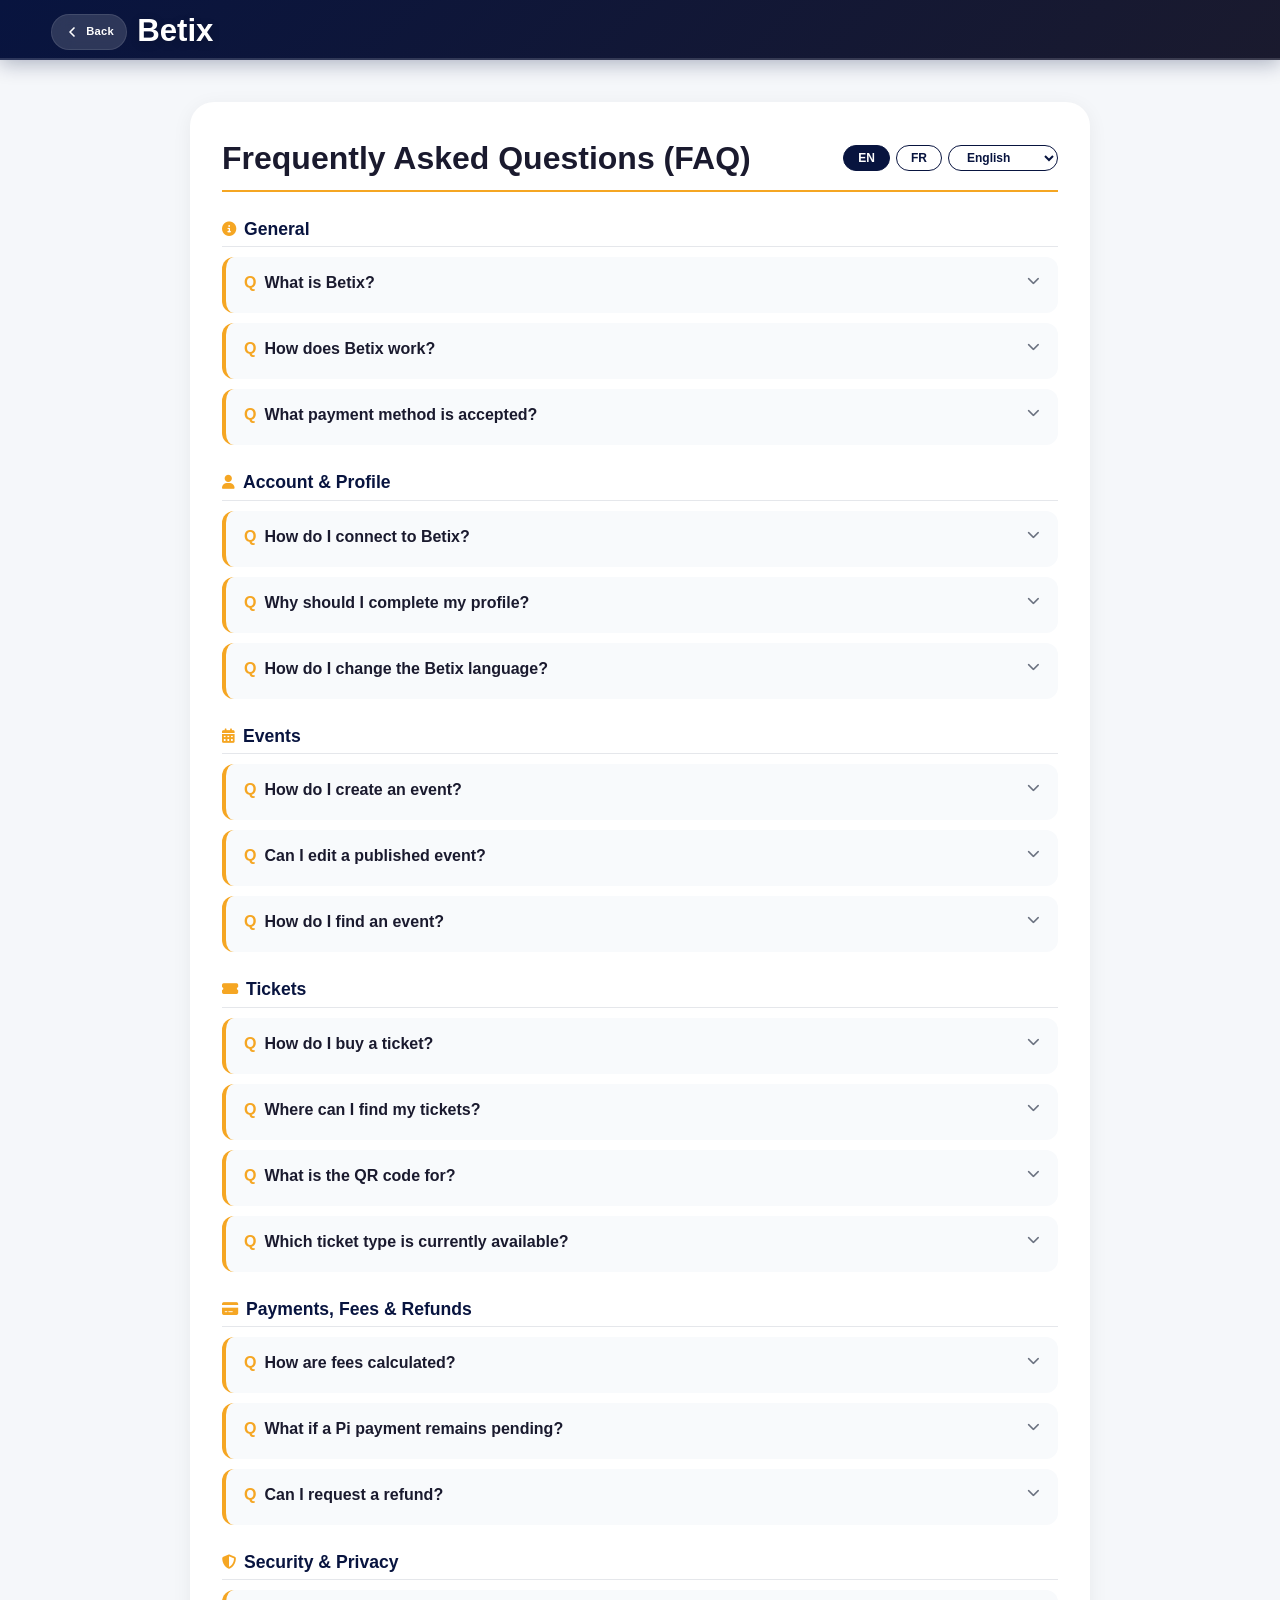
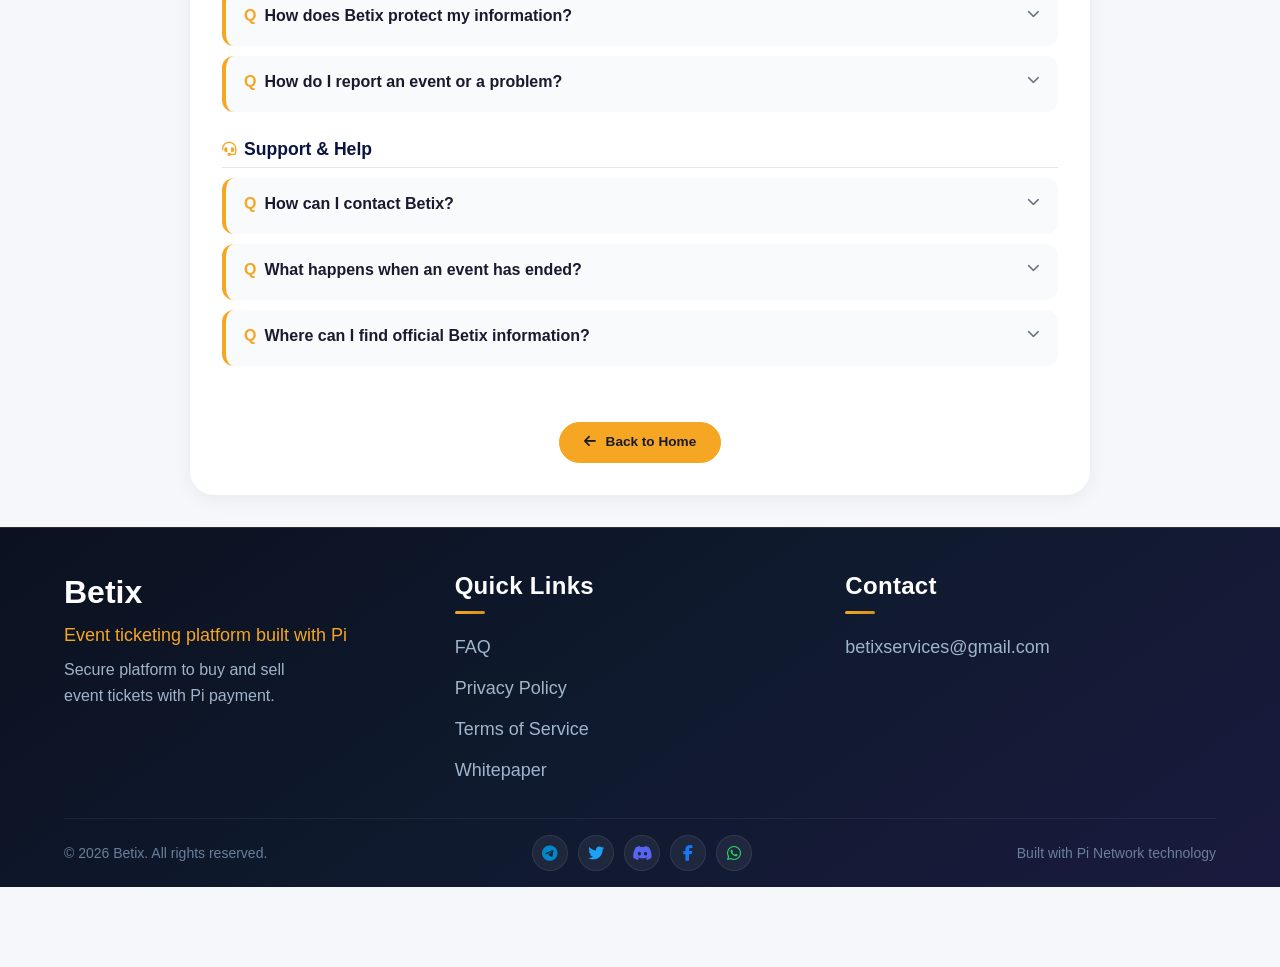
==== commit 584a8656: "Update faq.html" ====
--- a/faq.html
+++ b/faq.html
@@ -544,6 +544,19 @@
             background: #d4911e;
             border-color: #d4911e;
         }
+    
+        /* Keep Google Translate controls invisible while allowing translation. */
+        #google_translate_element,
+        .goog-te-banner-frame,
+        .skiptranslate iframe {
+            display: none !important;
+        }
+        body { top: 0 !important; }
+        .goog-tooltip, .goog-tooltip:hover { display: none !important; }
+        .faq-lang-buttons { flex-wrap: wrap; }
+        .faq-lang-buttons .btn-lang { min-width: 42px; }
+        .faq-language-select { min-width: 120px; appearance: auto; }
+
     </style>
 </head>
 <body>
@@ -570,997 +583,197 @@
     <!-- ============================================================
          CONTENU FAQ
          ============================================================ -->
-    <div class="faq-container-page">
-
-        <!-- En-tête avec boutons de langue -->
-        <div class="faq-header">
-            <h1 id="faqTitle">Foire Aux Questions (FAQ)</h1>
-            <div class="faq-lang-buttons">
-                <button class="btn-lang active" id="btnFr" onclick="switchLanguage('fr')">FR</button>
-                <button class="btn-lang" id="btnEn" onclick="switchLanguage('en')">EN</button>
-            </div>
-        </div>
-
-        <!-- ============================================================
-             CATÉGORIE 1 : GÉNÉRALITÉS
-             ============================================================ -->
-        <div class="faq-category">
-            <div class="faq-category-title"><i class="fas fa-info-circle"></i> <span class="cat-title-fr">Généralités</span><span class="cat-title-en" style="display:none;">General</span></div>
-
-            <!-- Q1 -->
-            <div class="faq-item">
-                <div class="q" onclick="toggleAnswer(this)">
-                    <span class="q-icon">Q</span>
-                    <span class="q-text-fr">Qu'est-ce que Betix ?</span>
-                    <span class="q-text-en" style="display:none;">What is Betix?</span>
-                    <span class="toggle-icon"><i class="fas fa-chevron-down"></i></span>
-                </div>
-                <div class="a">
-                    <span class="a-text-fr">
-                        Betix est la <strong>première plateforme de billetterie décentralisée</strong> construite sur l'écosystème Pi Network. Elle permet aux organisateurs de créer et promouvoir leurs événements (concerts, conférences, festivals, compétitions sportives, etc.) et aux participants d'acheter des billets en utilisant la cryptomonnaie Pi comme moyen de paiement. Contrairement aux plateformes traditionnelles, Betix fonctionne sans intermédiaire centralisé, garantissant transparence, sécurité et réduction des coûts.
-                        <br><br>
-                        La plateforme est accessible depuis un navigateur web et bientôt via une application mobile dédiée. Elle est conçue pour être intuitive, rapide et adaptée à tous les types d'utilisateurs, qu'ils soient organisateurs professionnels ou particuliers souhaitant vendre des billets pour un événement local.
-                        <br><br>
-                        Betix repose sur trois piliers fondamentaux : <strong>la décentralisation</strong> (aucune autorité centrale ne contrôle la plateforme), <strong>la transparence</strong> (toutes les transactions sont enregistrées sur la blockchain) et <strong>l'accessibilité</strong> (utilisation de Pi, une cryptomonnaie minable depuis un smartphone).
-                    </span>
-                    <span class="a-text-en" style="display:none;">
-                        Betix is the <strong>first decentralized ticketing platform</strong> built on the Pi Network ecosystem. It allows organizers to create and promote their events (concerts, conferences, festivals, sports competitions, etc.) and participants to buy tickets using Pi cryptocurrency as payment. Unlike traditional platforms, Betix operates without a centralized intermediary, guaranteeing transparency, security and cost reduction.
-                        <br><br>
-                        The platform is accessible via a web browser and soon via a dedicated mobile application. It is designed to be intuitive, fast and suitable for all types of users, whether professional organizers or individuals wishing to sell tickets for a local event.
-                        <br><br>
-                        Betix is built on three fundamental pillars: <strong>decentralization</strong> (no central authority controls the platform), <strong>transparency</strong> (all transactions are recorded on the blockchain) and <strong>accessibility</strong> (use of Pi, a cryptocurrency mineable from a smartphone).
-                    </span>
-                </div>
-            </div>
-
-            <!-- Q2 -->
-            <div class="faq-item">
-                <div class="q" onclick="toggleAnswer(this)">
-                    <span class="q-icon">Q</span>
-                    <span class="q-text-fr">Comment fonctionne Betix ?</span>
-                    <span class="q-text-en" style="display:none;">How does Betix work?</span>
-                    <span class="toggle-icon"><i class="fas fa-chevron-down"></i></span>
-                </div>
-                <div class="a">
-                    <span class="a-text-fr">
-                        Betix fonctionne comme une place de marché décentralisée où les organisateurs créent des événements et les participants achètent des billets. Voici les étapes principales :
-                        <br><br>
-                        <strong>1. Connexion avec Pi Network :</strong> L'utilisateur se connecte à la plateforme en utilisant son compte Pi Network. Cette connexion sécurisée permet d'identifier l'utilisateur et de gérer ses transactions en Pi.
-                        <br><br>
-                        <strong>2. Création d'un événement :</strong> L'organisateur remplit un formulaire avec les informations de son événement : titre, catégorie, pays, date, durée, lieu, description, conditions, nombre de tickets, prix et photos. Une fois le formulaire validé, un résumé s'affiche pour confirmation avant publication.
-                        <br><br>
-                        <strong>3. Publication et visibilité :</strong> L'événement est publié sur la plateforme et devient visible dans la liste des événements. Les utilisateurs peuvent le rechercher par catégorie, pays ou mot-clé. Les événements des organisateurs Premium bénéficient d'une mise en avant automatique.
-                        <br><br>
-                        <strong>4. Achat de billets :</strong> L'acheteur sélectionne un événement, choisit la quantité de billets souhaitée, visualise le récapitulatif incluant le prix des billets, les frais de service et le total en Pi, puis confirme l'achat. Le paiement est effectué directement depuis le wallet Pi.
-                        <br><br>
-                        <strong>5. Réception des billets :</strong> Les billets sont générés sous forme de QR codes uniques et stockés dans la section "Mes Tickets" du compte de l'acheteur. Un email de confirmation peut également être envoyé.
-                        <br><br>
-                        <strong>6. Gestion des tickets :</strong> L'organisateur peut vérifier la validité des billets via le QR code. Les tickets peuvent être marqués comme utilisés après l'événement.
-                        <br><br>
-                        <strong>7. Paiement à l'organisateur :</strong> Les fonds (moins la commission Betix) sont automatiquement reversés à l'organisateur en Pi dès que l'achat est confirmé.
-                        <br><br>
-                        <strong>8. Évaluation et feedback :</strong> Après l'événement, les participants peuvent noter l'événement et laisser des commentaires, contribuant ainsi à la réputation de l'organisateur.
-                    </span>
-                    <span class="a-text-en" style="display:none;">
-                        Betix works as a decentralized marketplace where organizers create events and participants buy tickets. Here are the main steps:
-                        <br><br>
-                        <strong>1. Pi Network connection:</strong> The user logs in using their Pi Network account. This secure connection identifies the user and manages their Pi transactions.
-                        <br><br>
-                        <strong>2. Event creation:</strong> The organizer fills out a form with event information: title, category, country, date, duration, location, description, conditions, number of tickets, price and photos. Once validated, a summary is displayed for confirmation before publication.
-                        <br><br>
-                        <strong>3. Publication and visibility:</strong> The event is published and becomes visible in the events list. Users can search by category, country or keyword. Premium organizers' events receive automatic promotion.
-                        <br><br>
-                        <strong>4. Ticket purchase:</strong> The buyer selects an event, chooses the desired number of tickets, views the summary including ticket price, service fees and total in Pi, then confirms the purchase. Payment is made directly from the Pi wallet.
-                        <br><br>
-                        <strong>5. Ticket receipt:</strong> Tickets are generated as unique QR codes and stored in the "My Tickets" section of the buyer's account. A confirmation email may also be sent.
-                        <br><br>
-                        <strong>6. Ticket management:</strong> The organizer can verify ticket validity via QR code. Tickets can be marked as used after the event.
-                        <br><br>
-                        <strong>7. Payout to organizer:</strong> Funds (minus Betix commission) are automatically transferred to the organizer in Pi as soon as the purchase is confirmed.
-                        <br><br>
-                        <strong>8. Rating and feedback:</strong> After the event, participants can rate the event and leave comments, contributing to the organizer's reputation.
-                    </span>
-                </div>
-            </div>
-
-            <!-- Q3 -->
-            <div class="faq-item">
-                <div class="q" onclick="toggleAnswer(this)">
-                    <span class="q-icon">Q</span>
-                    <span class="q-text-fr">Betix est-il vraiment gratuit ?</span>
-                    <span class="q-text-en" style="display:none;">Is Betix really free?</span>
-                    <span class="toggle-icon"><i class="fas fa-chevron-down"></i></span>
-                </div>
-                <div class="a">
-                    <span class="a-text-fr">
-                        <strong>Oui, Betix est gratuit pour les utilisateurs de base.</strong> La plateforme propose un <strong>Compte Gratuit</strong> qui permet d'acheter des billets sans aucune restriction et de publier jusqu'à 3 événements par mois.
-                        <br><br>
-                        Pour les organisateurs qui souhaitent publier plus de 3 événements par mois, un <strong>Compte Premium</strong> est disponible moyennant un abonnement payant en Pi. Ce compte offre des avantages exclusifs : publications illimitées, badge Betix Verified, mise en avant automatique, priorité dans les recherches, statistiques avancées et support prioritaire.
-                        <br><br>
-                        La plateforme génère également des revenus via une <strong>commission de 5%</strong> sur chaque billet vendu (prélevée sur le montant total de la vente) et des <strong>frais de service de 2%</strong> payés par l'acheteur. Ces frais sont transparents et clairement affichés avant la confirmation du paiement.
-                        <br><br>
-                        Ainsi, les organisateurs débutants ou occasionnels peuvent utiliser Betix sans frais, tandis que les organisateurs professionnels ou les utilisateurs ayant des besoins avancés peuvent opter pour le Premium.
-                    </span>
-                    <span class="a-text-en" style="display:none;">
-                        <strong>Yes, Betix is free for basic users.</strong> The platform offers a <strong>Free Account</strong> that allows unlimited ticket purchases and publishing up to 3 events per month.
-                        <br><br>
-                        For organizers who wish to publish more than 3 events per month, a <strong>Premium Account</strong> is available with a paid subscription in Pi. This account offers exclusive benefits: unlimited publishing, Betix Verified badge, automatic promotion, search priority, advanced statistics and priority support.
-                        <br><br>
-                        The platform also generates revenue through a <strong>5% commission</strong> on each ticket sold (deducted from the total sale amount) and a <strong>2% service fee</strong> paid by the buyer. These fees are transparent and clearly displayed before payment confirmation.
-                        <br><br>
-                        Thus, beginner or occasional organizers can use Betix for free, while professional organizers or users with advanced needs can opt for Premium.
-                    </span>
-                </div>
-            </div>
-        </div>
-
-        <!-- ============================================================
-             CATÉGORIE 2 : COMPTES ET PROFIL
-             ============================================================ -->
-        <div class="faq-category">
-            <div class="faq-category-title"><i class="fas fa-user"></i> <span class="cat-title-fr">Comptes et Profil</span><span class="cat-title-en" style="display:none;">Accounts & Profile</span></div>
-
-            <!-- Q4 -->
-            <div class="faq-item">
-                <div class="q" onclick="toggleAnswer(this)">
-                    <span class="q-icon">Q</span>
-                    <span class="q-text-fr">Comment créer un compte Betix ?</span>
-                    <span class="q-text-en" style="display:none;">How to create a Betix account?</span>
-                    <span class="toggle-icon"><i class="fas fa-chevron-down"></i></span>
-                </div>
-                <div class="a">
-                    <span class="a-text-fr">
-                        Pour créer un compte Betix, il suffit d'avoir un compte Pi Network actif. Voici les étapes :
-                        <br><br>
-                        <strong>1. Télécharger l'application Pi :</strong> Si vous n'avez pas encore l'application Pi Network, téléchargez-la depuis votre boutique d'applications (App Store ou Google Play) et créez un compte.
-                        <br><br>
-                        <strong>2. Se connecter à Betix :</strong> Rendez-vous sur betixapp.vercel.app ou utilisez l'application mobile Betix. Cliquez sur "Connect Pi" dans le menu.
-                        <br><br>
-                        <strong>3. Autoriser la connexion :</strong> Une fenêtre Pi Network s'ouvre pour demander votre autorisation. Acceptez pour connecter votre compte Pi à Betix.
-                        <br><br>
-                        <strong>4. Compléter votre profil :</strong> Pour pouvoir acheter des billets ou publier des événements, vous devez compléter votre profil en renseignant votre prénom, nom, email, adresse et numéro de téléphone. Ces informations sont nécessaires pour la vérification et la sécurité des transactions.
-                        <br><br>
-                        Une fois ces étapes terminées, votre compte Betix est actif et vous pouvez commencer à utiliser la plateforme.
-                        <br><br>
-                        <strong>Note :</strong> Si vous utilisez l'application Pi Network en mode "sandbox" (test), vous pouvez vous connecter en mode démo en cliquant sur "Pi Browser not detected. Use demo mode?".
-                    </span>
-                    <span class="a-text-en" style="display:none;">
-                        To create a Betix account, you simply need an active Pi Network account. Here are the steps:
-                        <br><br>
-                        <strong>1. Download the Pi app:</strong> If you don't have the Pi Network app yet, download it from your app store (App Store or Google Play) and create an account.
-                        <br><br>
-                        <strong>2. Log in to Betix:</strong> Go to betixapp.vercel.app or use the Betix mobile app. Click "Connect Pi" in the menu.
-                        <br><br>
-                        <strong>3. Authorize the connection:</strong> A Pi Network window opens to request your authorization. Accept to connect your Pi account to Betix.
-                        <br><br>
-                        <strong>4. Complete your profile:</strong> To be able to buy tickets or publish events, you must complete your profile by providing your first name, last name, email, address and phone number. This information is necessary for verification and transaction security.
-                        <br><br>
-                        Once these steps are completed, your Betix account is active and you can start using the platform.
-                        <br><br>
-                        <strong>Note:</strong> If you are using the Pi Network app in "sandbox" mode (test), you can connect in demo mode by clicking "Pi Browser not detected. Use demo mode?".
-                    </span>
-                </div>
-            </div>
-
-            <!-- Q5 -->
-            <div class="faq-item">
-                <div class="q" onclick="toggleAnswer(this)">
-                    <span class="q-icon">Q</span>
-                    <span class="q-text-fr">Pourquoi dois-je compléter mon profil ?</span>
-                    <span class="q-text-en" style="display:none;">Why must I complete my profile?</span>
-                    <span class="toggle-icon"><i class="fas fa-chevron-down"></i></span>
-                </div>
-                <div class="a">
-                    <span class="a-text-fr">
-                        La complétion du profil est obligatoire pour deux raisons principales :
-                        <br><br>
-                        <strong>1. Sécurité et vérification :</strong> En renseignant vos informations personnelles (prénom, nom, email, adresse, téléphone), Betix s'assure que chaque utilisateur est une personne réelle. Cela permet de lutter contre la fraude, les comptes multiples et les faux billets. Le système de vérification d'identité (KYC) de Pi Network renforce cette sécurité.
-                        <br><br>
-                        <strong>2. Protection des transactions :</strong> En cas de litige, les informations de profil permettent de contacter rapidement l'utilisateur et de résoudre le problème. Les organisateurs ont également besoin de ces informations pour connaître leurs acheteurs.
-                        <br><br>
-                        <strong>Important :</strong> Sans un profil complet, vous ne pourrez ni acheter de billets ni publier d'événements. La plateforme vous redirigera vers la page de profil pour compléter les champs manquants.
-                        <br><br>
-                        Vos informations sont stockées de manière sécurisée et ne sont partagées qu'avec les organisateurs en cas d'achat de billets. Elles ne sont jamais vendues à des tiers.
-                    </span>
-                    <span class="a-text-en" style="display:none;">
-                        Completing your profile is mandatory for two main reasons:
-                        <br><br>
-                        <strong>1. Security and verification:</strong> By providing your personal information (first name, last name, email, address, phone), Betix ensures that each user is a real person. This helps combat fraud, multiple accounts and fake tickets. Pi Network's identity verification (KYC) system reinforces this security.
-                        <br><br>
-                        <strong>2. Transaction protection:</strong> In case of dispute, profile information allows quick contact with the user and problem resolution. Organizers also need this information to know their buyers.
-                        <br><br>
-                        <strong>Important:</strong> Without a complete profile, you cannot buy tickets or publish events. The platform will redirect you to the profile page to fill in missing fields.
-                        <br><br>
-                        Your information is stored securely and is only shared with organizers in case of ticket purchase. It is never sold to third parties.
-                    </span>
-                </div>
-            </div>
-
-            <!-- Q6 -->
-            <div class="faq-item">
-                <div class="q" onclick="toggleAnswer(this)">
-                    <span class="q-icon">Q</span>
-                    <span class="q-text-fr">Que signifie le badge Betix Verified ?</span>
-                    <span class="q-text-en" style="display:none;">What does the Betix Verified badge mean?</span>
-                    <span class="toggle-icon"><i class="fas fa-chevron-down"></i></span>
-                </div>
-                <div class="a">
-                    <span class="a-text-fr">
-                        Le <strong>badge Betix Verified</strong> est un cocher bleu (✓) qui apparaît à côté du nom des organisateurs Premium. Il est inspiré du système de vérification utilisé par X (anciennement Twitter) et constitue un gage de confiance et de sérieux.
-                        <br><br>
-                        <strong>Ce badge permet aux acheteurs de :</strong>
-                        <ul>
-                            <li>Identifier rapidement les organisateurs vérifiés</li>
-                            <li>Acheter des billets en toute confiance</li>
-                            <li>Être protégés contre les fraudes</li>
-                        </ul>
-                        <strong>Il est affiché sur :</strong>
-                        <ul>
-                            <li>Le profil de l'organisateur</li>
-                            <li>Les cartes des événements</li>
-                            <li>Les pages de détails des événements</li>
-                            <li>Toutes les zones où le nom de l'organisateur apparaît</li>
-                        </ul>
-                        Le badge est automatiquement attribué aux organisateurs Premium et disparaît si l'abonnement expire. L'administrateur peut activer ou désactiver cette fonctionnalité à tout moment.
-                    </span>
-                    <span class="a-text-en" style="display:none;">
-                        The <strong>Betix Verified badge</strong> is a blue checkmark (✓) that appears next to Premium organizers' names. It is inspired by the verification system used by X (formerly Twitter) and is a guarantee of trust and seriousness.
-                        <br><br>
-                        <strong>This badge allows buyers to:</strong>
-                        <ul>
-                            <li>Quickly identify verified organizers</li>
-                            <li>Buy tickets with confidence</li>
-                            <li>Be protected against fraud</li>
-                        </ul>
-                        <strong>It is displayed on:</strong>
-                        <ul>
-                            <li>The organizer's profile</li>
-                            <li>Event cards</li>
-                            <li>Event detail pages</li>
-                            <li>All areas where the organizer's name appears</li>
-                        </ul>
-                        The badge is automatically assigned to Premium organizers and disappears if the subscription expires. The administrator can enable or disable this feature at any time.
-                    </span>
-                </div>
-            </div>
-        </div>
-
-        <!-- ============================================================
-             CATÉGORIE 3 : ÉVÉNEMENTS ET BILLETS
-             ============================================================ -->
-        <div class="faq-category">
-            <div class="faq-category-title"><i class="fas fa-calendar-alt"></i> <span class="cat-title-fr">Événements et Billets</span><span class="cat-title-en" style="display:none;">Events & Tickets</span></div>
-
-            <!-- Q7 -->
-            <div class="faq-item">
-                <div class="q" onclick="toggleAnswer(this)">
-                    <span class="q-icon">Q</span>
-                    <span class="q-text-fr">Comment créer un événement sur Betix ?</span>
-                    <span class="q-text-en" style="display:none;">How to create an event on Betix?</span>
-                    <span class="toggle-icon"><i class="fas fa-chevron-down"></i></span>
-                </div>
-                <div class="a">
-                    <span class="a-text-fr">
-                        Pour créer un événement sur Betix, suivez ces étapes :
-                        <br><br>
-                        <strong>1. Se connecter :</strong> Assurez-vous d'être connecté à votre compte Betix via Pi Network.
-                        <br><br>
-                        <strong>2. Accéder à la création :</strong> Cliquez sur l'icône "Create" en bas de l'écran ou sur "Créer un événement" dans le menu.
-                        <br><br>
-                        <strong>3. Remplir le formulaire :</strong> Saisissez les informations suivantes :
-                        <ul>
-                            <li><strong>Titre :</strong> Nom de l'événement (max 25 caractères)</li>
-                            <li><strong>Catégorie :</strong> Concert, Sport, Conférence, Formation, Cinéma, Festival, Théâtre, Danse, Exposition, Gala, Séminaire</li>
-                            <li><strong>Pays :</strong> Sélectionnez le pays où se déroule l'événement</li>
-                            <li><strong>Date et heure :</strong> Date et heure de début de l'événement</li>
-                            <li><strong>Durée :</strong> Durée estimée de l'événement (en heures, jours, semaines, mois ou années)</li>
-                            <li><strong>Lieu :</strong> Adresse ou nom du lieu (max 30 caractères)</li>
-                            <li><strong>Description :</strong> Description détaillée de l'événement (max 150 caractères)</li>
-                            <li><strong>Conditions :</strong> Conditions de participation (max 40 caractères)</li>
-                            <li><strong>Nombre de tickets :</strong> Nombre total de tickets disponibles</li>
-                            <li><strong>Photos :</strong> Au moins 1 image (format JPG, PNG, WebP)</li>
-                        </ul>
-                        <strong>4. Valider le formulaire :</strong> Cliquez sur "Publier l'événement" pour afficher le récapitulatif.
-                        <br><br>
-                        <strong>5. Confirmer la publication :</strong> Vérifiez toutes les informations et cliquez sur "Publier l'événement" pour finaliser.
-                        <br><br>
-                        <strong>Limites :</strong>
-                        <ul>
-                            <li>Les utilisateurs gratuits peuvent publier jusqu'à 3 événements par mois.</li>
-                            <li>Les utilisateurs Premium peuvent publier un nombre illimité d'événements.</li>
-                            <li>Votre profil doit être complet (prénom, nom, email, adresse, téléphone) pour publier.</li>
-                        </ul>
-                    </span>
-                    <span class="a-text-en" style="display:none;">
-                        To create an event on Betix, follow these steps:
-                        <br><br>
-                        <strong>1. Log in:</strong> Make sure you are logged in to your Betix account via Pi Network.
-                        <br><br>
-                        <strong>2. Access creation:</strong> Click the "Create" icon at the bottom of the screen or "Create Event" in the menu.
-                        <br><br>
-                        <strong>3. Fill out the form:</strong> Enter the following information:
-                        <ul>
-                            <li><strong>Title:</strong> Event name (max 25 characters)</li>
-                            <li><strong>Category:</strong> Concert, Sport, Conference, Training, Cinema, Festival, Theatre, Dance, Exhibition, Gala, Seminar</li>
-                            <li><strong>Country:</strong> Select the country where the event takes place</li>
-                            <li><strong>Date and time:</strong> Event start date and time</li>
-                            <li><strong>Duration:</strong> Estimated event duration (in hours, days, weeks, months or years)</li>
-                            <li><strong>Location:</strong> Address or venue name (max 30 characters)</li>
-                            <li><strong>Description:</strong> Detailed event description (max 150 characters)</li>
-                            <li><strong>Conditions:</strong> Participation conditions (max 40 characters)</li>
-                            <li><strong>Number of tickets:</strong> Total number of tickets available</li>
-                            <li><strong>Photos:</strong> At least 1 image (JPG, PNG, WebP format)</li>
-                        </ul>
-                        <strong>4. Validate the form:</strong> Click "Publish Event" to display the summary.
-                        <br><br>
-                        <strong>5. Confirm publication:</strong> Verify all information and click "Publish Event" to finalize.
-                        <br><br>
-                        <strong>Limits:</strong>
-                        <ul>
-                            <li>Free users can publish up to 3 events per month.</li>
-                            <li>Premium users can publish an unlimited number of events.</li>
-                            <li>Your profile must be complete (first name, last name, email, address, phone) to publish.</li>
-                        </ul>
-                    </span>
-                </div>
-            </div>
-
-            <!-- Q8 -->
-            <div class="faq-item">
-                <div class="q" onclick="toggleAnswer(this)">
-                    <span class="q-icon">Q</span>
-                    <span class="q-text-fr">Comment acheter un billet ?</span>
-                    <span class="q-text-en" style="display:none;">How to buy a ticket?</span>
-                    <span class="toggle-icon"><i class="fas fa-chevron-down"></i></span>
-                </div>
-                <div class="a">
-                    <span class="a-text-fr">
-                        L'achat d'un billet sur Betix est simple et rapide. Voici les étapes :
-                        <br><br>
-                        <strong>1. Rechercher un événement :</strong> Utilisez la barre de recherche ou les filtres (catégorie, pays) pour trouver l'événement qui vous intéresse.
-                        <br><br>
-                        <strong>2. Ouvrir l'événement :</strong> Cliquez sur la carte de l'événement pour accéder à la page de détails. Vous y trouverez toutes les informations : description, lieu, date, heure, prix, conditions, etc.
-                        <br><br>
-                        <strong>3. Cliquer sur "Acheter un billet" :</strong> Le bouton d'achat se trouve sur la carte de l'événement ou en bas de la page de détails.
-                        <br><br>
-                        <strong>4. Choisir la quantité :</strong> Une fenêtre s'ouvre pour sélectionner le nombre de billets souhaité (de 1 à 10). Le prix total s'affiche en temps réel, incluant les frais de service.
-                        <br><br>
-                        <strong>5. Confirmer l'achat :</strong> Cliquez sur "Confirmer l'achat". Une fenêtre de paiement Pi Network s'ouvre pour valider la transaction.
-                        <br><br>
-                        <strong>6. Recevoir les billets :</strong> Après paiement, les billets sont générés et apparaissent dans la section "Mes Tickets" de votre compte. Chaque billet possède un QR code unique.
-                        <br><br>
-                        <strong>Conditions requises :</strong>
-                        <ul>
-                            <li>Votre compte Pi doit être connecté à Betix</li>
-                            <li>Votre profil doit être complet (prénom, nom, email, adresse, téléphone)</li>
-                            <li>Vous devez avoir suffisamment de Pi dans votre wallet</li>
-                        </ul>
-                    </span>
-                    <span class="a-text-en" style="display:none;">
-                        Buying a ticket on Betix is simple and fast. Here are the steps:
-                        <br><br>
-                        <strong>1. Search for an event:</strong> Use the search bar or filters (category, country) to find the event you are interested in.
-                        <br><br>
-                        <strong>2. Open the event:</strong> Click on the event card to access the details page. You will find all information: description, location, date, time, price, conditions, etc.
-                        <br><br>
-                        <strong>3. Click "Buy Ticket":</strong> The buy button is located on the event card or at the bottom of the details page.
-                        <br><br>
-                        <strong>4. Choose quantity:</strong> A window opens to select the desired number of tickets (from 1 to 10). The total price is displayed in real-time, including service fees.
-                        <br><br>
-                        <strong>5. Confirm purchase:</strong> Click "Confirm purchase". A Pi Network payment window opens to validate the transaction.
-                        <br><br>
-                        <strong>6. Receive tickets:</strong> After payment, tickets are generated and appear in the "My Tickets" section of your account. Each ticket has a unique QR code.
-                        <br><br>
-                        <strong>Requirements:</strong>
-                        <ul>
-                            <li>Your Pi account must be connected to Betix</li>
-                            <li>Your profile must be complete (first name, last name, email, address, phone)</li>
-                            <li>You must have enough Pi in your wallet</li>
-                        </ul>
-                    </span>
-                </div>
-            </div>
-
-            <!-- Q9 -->
-            <div class="faq-item">
-                <div class="q" onclick="toggleAnswer(this)">
-                    <span class="q-icon">Q</span>
-                    <span class="q-text-fr">Où sont stockés mes billets ?</span>
-                    <span class="q-text-en" style="display:none;">Where are my tickets stored?</span>
-                    <span class="toggle-icon"><i class="fas fa-chevron-down"></i></span>
-                </div>
-                <div class="a">
-                    <span class="a-text-fr">
-                        Tous vos billets sont stockés dans la section <strong>"Mes Tickets"</strong> de votre compte Betix. Cette section est accessible depuis le menu principal (les trois barres) ou via l'icône de ticket dans le profil.
-                        <br><br>
-                        <strong>Ce que vous y trouverez :</strong>
-                        <ul>
-                            <li>La liste de tous vos tickets actifs (validés)</li>
-                            <li>Le titre de l'événement</li>
-                            <li>La date et l'heure de l'événement</li>
-                            <li>Le lieu de l'événement</li>
-                            <li>Le prix du billet</li>
-                            <li>Le type de billet (Standard)</li>
-                            <li>Le pays de l'événement</li>
-                            <li>Un code QR unique pour chaque billet</li>
-                            <li>La date d'achat</li>
-                            <li>Un bouton de téléchargement du ticket en PDF</li>
-                        </ul>
-                        <strong>Fonctionnalités supplémentaires :</strong>
-                        <ul>
-                            <li>Télécharger le ticket en PDF : cliquez sur "Télécharger le ticket" pour générer un PDF avec toutes les informations et le QR code.</li>
-                            <li>Les tickets expirés ou utilisés sont automatiquement déplacés dans l'historique.</li>
-                            <li>Les tickets sont disponibles hors ligne une fois téléchargés.</li>
-                        </ul>
-                        <strong>Note :</strong> Les tickets sont également envoyés par email à l'adresse renseignée dans votre profil.
-                    </span>
-                    <span class="a-text-en" style="display:none;">
-                        All your tickets are stored in the <strong>"My Tickets"</strong> section of your Betix account. This section is accessible from the main menu (three bars) or via the ticket icon in the profile.
-                        <br><br>
-                        <strong>What you will find there:</strong>
-                        <ul>
-                            <li>The list of all your active (valid) tickets</li>
-                            <li>The event title</li>
-                            <li>The event date and time</li>
-                            <li>The event location</li>
-                            <li>The ticket price</li>
-                            <li>The ticket type (Standard)</li>
-                            <li>The event country</li>
-                            <li>A unique QR code for each ticket</li>
-                            <li>The purchase date</li>
-                            <li>A ticket download button in PDF</li>
-                        </ul>
-                        <strong>Additional features:</strong>
-                        <ul>
-                            <li>Download the ticket in PDF: click "Download ticket" to generate a PDF with all information and the QR code.</li>
-                            <li>Expired or used tickets are automatically moved to history.</li>
-                            <li>Tickets are available offline once downloaded.</li>
-                        </ul>
-                        <strong>Note:</strong> Tickets are also sent by email to the address provided in your profile.
-                    </span>
-                </div>
-            </div>
-
-            <!-- Q10 -->
-            <div class="faq-item">
-                <div class="q" onclick="toggleAnswer(this)">
-                    <span class="q-icon">Q</span>
-                    <span class="q-text-fr">Puis-je annuler un achat de billet ?</span>
-                    <span class="q-text-en" style="display:none;">Can I cancel a ticket purchase?</span>
-                    <span class="toggle-icon"><i class="fas fa-chevron-down"></i></span>
-                </div>
-                <div class="a">
-                    <span class="a-text-fr">
-                        Oui, vous pouvez annuler un achat de billet dans certaines conditions :
-                        <br><br>
-                        <strong>1. Annulation par l'organisateur :</strong> Si l'organisateur annule l'événement, tous les acheteurs sont automatiquement remboursés en Pi. Le remboursement est effectué directement sur votre wallet Pi.
-                        <br><br>
-                        <strong>2. Annulation par l'acheteur :</strong> Vous pouvez annuler votre achat avant que l'événement n'ait lieu. Pour cela :
-                        <ul>
-                            <li>Allez dans la section "Mes Tickets"</li>
-                            <li>Cliquez sur le ticket concerné</li>
-                            <li>Sélectionnez "Annuler le ticket"</li>
-                            <li>Le remboursement est effectué en Pi sur votre wallet</li>
-                        </ul>
-                        <strong>3. Conditions particulières :</strong>
-                        <ul>
-                            <li>Seuls les tickets non utilisés peuvent être annulés</li>
-                            <li>Les frais de service ne sont pas remboursés</li>
-                            <li>Le remboursement peut prendre jusqu'à 24 heures</li>
-                        </ul>
-                        <strong>4. Cas de force majeure :</strong> En cas d'événement imprévu, contactez le support pour obtenir une aide personnalisée.
-                        <br><br>
-                        <strong>Note :</strong> Les remboursements sont effectués exclusivement en Pi, dans le même wallet utilisé pour l'achat.
-                    </span>
-                    <span class="a-text-en" style="display:none;">
-                        Yes, you can cancel a ticket purchase under certain conditions:
-                        <br><br>
-                        <strong>1. Cancellation by the organizer:</strong> If the organizer cancels the event, all buyers are automatically refunded in Pi. The refund is made directly to your Pi wallet.
-                        <br><br>
-                        <strong>2. Cancellation by the buyer:</strong> You can cancel your purchase before the event takes place. To do this:
-                        <ul>
-                            <li>Go to the "My Tickets" section</li>
-                            <li>Click on the relevant ticket</li>
-                            <li>Select "Cancel ticket"</li>
-                            <li>The refund is made in Pi to your wallet</li>
-                        </ul>
-                        <strong>3. Special conditions:</strong>
-                        <ul>
-                            <li>Only unused tickets can be canceled</li>
-                            <li>Service fees are not refunded</li>
-                            <li>The refund may take up to 24 hours</li>
-                        </ul>
-                        <strong>4. Force majeure cases:</strong> In case of unforeseen events, contact support for personalized assistance.
-                        <br><br>
-                        <strong>Note:</strong> Refunds are made exclusively in Pi, to the same wallet used for the purchase.
-                    </span>
-                </div>
-            </div>
-        </div>
-
-        <!-- ============================================================
-             CATÉGORIE 4 : PAIEMENTS ET FRAIS
-             ============================================================ -->
-        <div class="faq-category">
-            <div class="faq-category-title"><i class="fas fa-credit-card"></i> <span class="cat-title-fr">Paiements et Frais</span><span class="cat-title-en" style="display:none;">Payments & Fees</span></div>
-
-            <!-- Q11 -->
-            <div class="faq-item">
-                <div class="q" onclick="toggleAnswer(this)">
-                    <span class="q-icon">Q</span>
-                    <span class="q-text-fr">Quels sont les frais sur Betix ?</span>
-                    <span class="q-text-en" style="display:none;">What are the fees on Betix?</span>
-                    <span class="toggle-icon"><i class="fas fa-chevron-down"></i></span>
-                </div>
-                <div class="a">
-                    <span class="a-text-fr">
-                        Betix applique une structure de frais transparente et compétitive :
-                        <br><br>
-                        <strong>1. Commission Betix (5%) :</strong> Prélevée sur le montant total de chaque billet vendu. Cette commission est automatiquement déduite du paiement de l'organisateur. Par exemple, pour un billet à 10 Pi, l'organisateur reçoit 9.5 Pi et Betix conserve 0.5 Pi.
-                        <br><br>
-                        <strong>2. Frais de service (2%) :</strong> Payés par l'acheteur, ces frais s'ajoutent au prix du billet. Par exemple, pour un billet à 10 Pi, l'acheteur paie 10 Pi + 0.2 Pi de frais de service, soit 10.2 Pi au total.
-                        <br><br>
-                        <strong>3. Frais d'abonnement Premium :</strong> Un abonnement mensuel ou annuel en Pi pour débloquer des fonctionnalités avancées (publications illimitées, badge vérifié, mise en avant, statistiques, support prioritaire). Le prix est configurable par l'administrateur et est actuellement fixé à l'équivalent de 5 USD en Pi.
-                        <br><br>
-                        <strong>4. Frais de transaction Pi Network :</strong> Aucun frais supplémentaire n'est appliqué par Betix pour les transactions Pi Network. Cependant, des frais de réseau minimes peuvent s'appliquer (inférieurs à 0.01 Pi).
-                        <br><br>
-                        <strong>Récapitulatif pour un billet à 10 Pi :</strong>
-                        <ul>
-                            <li><strong>Acheteur paie :</strong> 10 Pi + 0.2 Pi (frais de service) = <strong>10.2 Pi</strong></li>
-                            <li><strong>Organisateur reçoit :</strong> 10 Pi - 0.5 Pi (commission) = <strong>9.5 Pi</strong></li>
-                            <li><strong>Betix perçoit :</strong> 0.5 Pi + 0.2 Pi = <strong>0.7 Pi</strong></li>
-                        </ul>
-                        Tous ces montants sont automatiquement calculés et affichés avant la confirmation du paiement.
-                    </span>
-                    <span class="a-text-en" style="display:none;">
-                        Betix applies a transparent and competitive fee structure:
-                        <br><br>
-                        <strong>1. Betix Commission (5%):</strong> Deducted from the total amount of each ticket sold. This commission is automatically deducted from the organizer's payment. For example, for a 10 Pi ticket, the organizer receives 9.5 Pi and Betix retains 0.5 Pi.
-                        <br><br>
-                        <strong>2. Service fees (2%):</strong> Paid by the buyer, these fees are added to the ticket price. For example, for a 10 Pi ticket, the buyer pays 10 Pi + 0.2 Pi service fee, totaling 10.2 Pi.
-                        <br><br>
-                        <strong>3. Premium subscription fees:</strong> A monthly or annual subscription in Pi to unlock advanced features (unlimited publishing, verified badge, promotion, statistics, priority support). The price is configurable by the administrator and is currently set to the equivalent of 5 USD in Pi.
-                        <br><br>
-                        <strong>4. Pi Network transaction fees:</strong> No additional fees are applied by Betix for Pi Network transactions. However, minimal network fees may apply (less than 0.01 Pi).
-                        <br><br>
-                        <strong>Summary for a 10 Pi ticket:</strong>
-                        <ul>
-                            <li><strong>Buyer pays:</strong> 10 Pi + 0.2 Pi (service fee) = <strong>10.2 Pi</strong></li>
-                            <li><strong>Organizer receives:</strong> 10 Pi - 0.5 Pi (commission) = <strong>9.5 Pi</strong></li>
-                            <li><strong>Betix receives:</strong> 0.5 Pi + 0.2 Pi = <strong>0.7 Pi</strong></li>
-                        </ul>
-                        All these amounts are automatically calculated and displayed before payment confirmation.
-                    </span>
-                </div>
-            </div>
-
-            <!-- Q12 -->
-            <div class="faq-item">
-                <div class="q" onclick="toggleAnswer(this)">
-                    <span class="q-icon">Q</span>
-                    <span class="q-text-fr">Les paiements sont-ils sécurisés ?</span>
-                    <span class="q-text-en" style="display:none;">Are payments secure?</span>
-                    <span class="toggle-icon"><i class="fas fa-chevron-down"></i></span>
-                </div>
-                <div class="a">
-                    <span class="a-text-fr">
-                        <strong>Oui, les paiements sur Betix sont entièrement sécurisés.</strong> Plusieurs couches de sécurité protègent vos transactions :
-                        <br><br>
-                        <strong>1. Blockchain Pi Network :</strong> Toutes les transactions sont enregistrées sur la blockchain Pi Network, ce qui garantit leur traçabilité, leur immuabilité et leur transparence. Une fois une transaction effectuée, elle ne peut pas être modifiée ou supprimée.
-                        <br><br>
-                        <strong>2. Système d'escrow (séquestre) :</strong> Les fonds sont bloqués sur le wallet de Betix jusqu'à ce que l'événement soit validé par l'organisateur. Ce mécanisme protège les acheteurs contre les organisateurs malveillants.
-                        <br><br>
-                        <strong>3. Vérification KYC :</strong> Pi Network impose une vérification d'identité (KYC) pour les utilisateurs effectuant des transactions. Cela permet de lutter contre la fraude et de garantir que chaque utilisateur est une personne réelle.
-                        <br><br>
-                        <strong>4. Cryptage des données :</strong> Toutes les données personnelles et les informations de paiement sont cryptées et stockées de manière sécurisée.
-                        <br><br>
-                        <strong>5. Codes QR uniques :</strong> Chaque billet possède un code QR unique et infalsifiable, ce qui rend la contrefaçon impossible.
-                        <br><br>
-                        <strong>6. Paiement direct entre pairs :</strong> Les paiements sont effectués directement depuis le wallet Pi de l'acheteur vers le wallet Betix, puis vers l'organisateur, sans intermédiaire tiers.
-                        <br><br>
-                        <strong>En cas de problème :</strong> Si vous rencontrez un problème de paiement, contactez le support Betix pour une assistance immédiate. Toutes les transactions sont suivies et peuvent être tracées en cas de litige.
-                    </span>
-                    <span class="a-text-en" style="display:none;">
-                        <strong>Yes, payments on Betix are fully secure.</strong> Multiple security layers protect your transactions:
-                        <br><br>
-                        <strong>1. Pi Network Blockchain:</strong> All transactions are recorded on the Pi Network blockchain, guaranteeing their traceability, immutability and transparency. Once a transaction is made, it cannot be modified or deleted.
-                        <br><br>
-                        <strong>2. Escrow system:</strong> Funds are locked in the Betix wallet until the event is validated by the organizer. This mechanism protects buyers against malicious organizers.
-                        <br><br>
-                        <strong>3. KYC verification:</strong> Pi Network requires identity verification (KYC) for users making transactions. This helps combat fraud and ensures that each user is a real person.
-                        <br><br>
-                        <strong>4. Data encryption:</strong> All personal data and payment information are encrypted and securely stored.
-                        <br><br>
-                        <strong>5. Unique QR codes:</strong> Each ticket has a unique and unforgeable QR code, making counterfeiting impossible.
-                        <br><br>
-                        <strong>6. Direct peer-to-peer payment:</strong> Payments are made directly from the buyer's Pi wallet to the Betix wallet, then to the organizer, without any third-party intermediary.
-                        <br><br>
-                        <strong>In case of problem:</strong> If you encounter a payment issue, contact Betix support for immediate assistance. All transactions are tracked and can be traced in case of dispute.
-                    </span>
-                </div>
-            </div>
-        </div>
-
-        <!-- ============================================================
-             CATÉGORIE 5 : PREMIUM
-             ============================================================ -->
-        <div class="faq-category">
-            <div class="faq-category-title"><i class="fas fa-crown"></i> <span class="cat-title-fr">Abonnement Premium</span><span class="cat-title-en" style="display:none;">Premium Subscription</span></div>
-
-            <!-- Q13 -->
-            <div class="faq-item">
-                <div class="q" onclick="toggleAnswer(this)">
-                    <span class="q-icon">Q</span>
-                    <span class="q-text-fr">Qu'est-ce que le compte Premium de Betix ?</span>
-                    <span class="q-text-en" style="display:none;">What is Betix Premium account?</span>
-                    <span class="toggle-icon"><i class="fas fa-chevron-down"></i></span>
-                </div>
-                <div class="a">
-                    <span class="a-text-fr">
-                        Le <strong>Compte Premium</strong> est un abonnement payant qui débloque des fonctionnalités avancées pour les organisateurs. Il est conçu pour les utilisateurs qui souhaitent maximiser leur visibilité et leur efficacité sur Betix.
-                        <br><br>
-                        <strong>Avantages Premium :</strong>
-                        <ul>
-                            <li><strong>Publications illimitées :</strong> Plus aucune limite sur le nombre d'événements que vous pouvez créer par mois.</li>
-                            <li><strong>Badge Betix Verified :</strong> Un cocher bleu (✓) s'affiche à côté de votre nom, renforçant votre crédibilité et la confiance des acheteurs.</li>
-                            <li><strong>Mise en avant automatique :</strong> Vos événements sont automatiquement mis en avant sur la page d'accueil, ce qui augmente leur visibilité.</li>
-                            <li><strong>Priorité dans les recherches :</strong> Vos événements apparaissent en tête des résultats de recherche, augmentant les chances de vente.</li>
-                            <li><strong>Statistiques avancées :</strong> Accès à des analyses détaillées sur vos événements : nombre de vues, taux de conversion, données démographiques des acheteurs, etc.</li>
-                            <li><strong>Support prioritaire :</strong> Vous bénéficiez d'une assistance rapide et dédiée en cas de besoin.</li>
-                        </ul>
-                        <strong>Prix :</strong> L'abonnement est payant en Pi. Le prix est configurable par l'administrateur et est actuellement fixé à l'équivalent de 5 USD en Pi pour 30 jours. Un abonnement annuel est également disponible avec une réduction.
-                        <br><br>
-                        <strong>Comment souscrire :</strong> Rendez-vous dans la section "Premium" du menu principal, choisissez votre forfait (mensuel ou annuel) et confirmez le paiement en Pi.
-                    </span>
-                    <span class="a-text-en" style="display:none;">
-                        The <strong>Premium Account</strong> is a paid subscription that unlocks advanced features for organizers. It is designed for users who want to maximize their visibility and efficiency on Betix.
-                        <br><br>
-                        <strong>Premium benefits:</strong>
-                        <ul>
-                            <li><strong>Unlimited publishing:</strong> No more limits on the number of events you can create per month.</li>
-                            <li><strong>Betix Verified badge:</strong> A blue checkmark (✓) appears next to your name, enhancing your credibility and buyer trust.</li>
-                            <li><strong>Automatic promotion:</strong> Your events are automatically promoted on the homepage, increasing their visibility.</li>
-                            <li><strong>Search priority:</strong> Your events appear at the top of search results, increasing sales chances.</li>
-                            <li><strong>Advanced statistics:</strong> Access detailed analytics on your events: views, conversion rates, buyer demographics, etc.</li>
-                            <li><strong>Priority support:</strong> You benefit from fast, dedicated assistance when needed.</li>
-                        </ul>
-                        <strong>Price:</strong> The subscription is paid in Pi. The price is configurable by the administrator and is currently set to the equivalent of 5 USD in Pi for 30 days. An annual subscription is also available with a discount.
-                        <br><br>
-                        <strong>How to subscribe:</strong> Go to the "Premium" section in the main menu, choose your plan (monthly or annual) and confirm the payment in Pi.
-                    </span>
-                </div>
-            </div>
-
-            <!-- Q14 -->
-            <div class="faq-item">
-                <div class="q" onclick="toggleAnswer(this)">
-                    <span class="q-icon">Q</span>
-                    <span class="q-text-fr">Que se passe-t-il si mon abonnement Premium expire ?</span>
-                    <span class="q-text-en" style="display:none;">What happens if my Premium subscription expires?</span>
-                    <span class="toggle-icon"><i class="fas fa-chevron-down"></i></span>
-                </div>
-                <div class="a">
-                    <span class="a-text-fr">
-                        Lorsque votre abonnement Premium expire, plusieurs choses se produisent automatiquement :
-                        <br><br>
-                        <strong>1. Le badge Betix Verified disparaît :</strong> Le cocher bleu (✓) n'est plus affiché à côté de votre nom.
-                        <br><br>
-                        <strong>2. Votre compte repasse en Compte Gratuit :</strong> Vous êtes automatiquement rétrogradé vers le Compte Gratuit, avec la limite de 3 événements par mois.
-                        <br><br>
-                        <strong>3. Vos événements restent accessibles :</strong> Tous les événements que vous avez déjà publiés restent en ligne et visibles. Vous ne pouvez simplement pas en créer de nouveaux au-delà de la limite gratuite.
-                        <br><br>
-                        <strong>4. Les statistiques avancées ne sont plus accessibles :</strong> Vous perdez l'accès aux analyses détaillées, mais les données historiques restent disponibles.
-                        <br><br>
-                        <strong>5. La mise en avant est désactivée :</strong> Vos événements ne bénéficient plus de la mise en avant automatique sur la page d'accueil.
-                        <br><br>
-                        <strong>6. Le support prioritaire n'est plus actif :</strong> Vous revenez au support standard.
-                        <br><br>
-                        <strong>7. Vous pouvez renouveler à tout moment :</strong> Si vous souhaitez réactiver votre abonnement Premium, il vous suffit de retourner dans la section "Premium" et de souscrire à nouveau. Tous vos avantages seront immédiatement rétablis.
-                    </span>
-                    <span class="a-text-en" style="display:none;">
-                        When your Premium subscription expires, several things happen automatically:
-                        <br><br>
-                        <strong>1. The Betix Verified badge disappears:</strong> The blue checkmark (✓) is no longer displayed next to your name.
-                        <br><br>
-                        <strong>2. Your account reverts to Free Account:</strong> You are automatically downgraded to the Free Account, with the limit of 3 events per month.
-                        <br><br>
-                        <strong>3. Your events remain accessible:</strong> All events you have already published remain online and visible. You simply cannot create new ones beyond the free limit.
-                        <br><br>
-                        <strong>4. Advanced statistics are no longer accessible:</strong> You lose access to detailed analytics, but historical data remains available.
-                        <br><br>
-                        <strong>5. Promotion is disabled:</strong> Your events no longer benefit from automatic promotion on the homepage.
-                        <br><br>
-                        <strong>6. Priority support is no longer active:</strong> You revert to standard support.
-                        <br><br>
-                        <strong>7. You can renew at any time:</strong> If you wish to reactivate your Premium subscription, simply go back to the "Premium" section and subscribe again. All your benefits will be immediately restored.
-                    </span>
-                </div>
-            </div>
-        </div>
-
-        <!-- ============================================================
-             CATÉGORIE 6 : SÉCURITÉ ET PRIVACITÉ
-             ============================================================ -->
-        <div class="faq-category">
-            <div class="faq-category-title"><i class="fas fa-shield-alt"></i> <span class="cat-title-fr">Sécurité et Confidentialité</span><span class="cat-title-en" style="display:none;">Security & Privacy</span></div>
-
-            <!-- Q15 -->
-            <div class="faq-item">
-                <div class="q" onclick="toggleAnswer(this)">
-                    <span class="q-icon">Q</span>
-                    <span class="q-text-fr">Mes données personnelles sont-elles protégées ?</span>
-                    <span class="q-text-en" style="display:none;">Are my personal data protected?</span>
-                    <span class="toggle-icon"><i class="fas fa-chevron-down"></i></span>
-                </div>
-                <div class="a">
-                    <span class="a-text-fr">
-                        <strong>Oui, vos données personnelles sont protégées sur Betix.</strong> Nous avons mis en place plusieurs mesures pour garantir la confidentialité et la sécurité de vos informations :
-                        <br><br>
-                        <strong>1. Chiffrement des données :</strong> Toutes les données personnelles (nom, email, adresse, téléphone) sont stockées de manière chiffrée dans notre base de données.
-                        <br><br>
-                        <strong>2. Conformité RGPD :</strong> Betix respecte les réglementations en matière de protection des données (RGPD). Vous avez le droit d'accéder, de modifier ou de supprimer vos données à tout moment.
-                        <br><br>
-                        <strong>3. Stockage sécurisé :</strong> Nos serveurs utilisent des protocoles de sécurité avancés pour prévenir tout accès non autorisé.
-                        <br><br>
-                        <strong>4. Partage limité :</strong> Vos informations ne sont partagées qu'avec les organisateurs lorsque vous achetez des billets. Elles ne sont jamais vendues à des tiers.
-                        <br><br>
-                        <strong>5. Authentification Pi :</strong> La connexion à Betix se fait via votre compte Pi Network, ce qui garantit une authentification forte et sécurisée.
-                        <br><br>
-                        <strong>6. Suppression des données :</strong> Vous pouvez demander la suppression de toutes vos données à tout moment en contactant le support.
-                        <br><br>
-                        <strong>Pour plus d'informations :</strong> Consultez notre Politique de Confidentialité disponible sur betixapp.vercel.app/privacy.
-                    </span>
-                    <span class="a-text-en" style="display:none;">
-                        <strong>Yes, your personal data is protected on Betix.</strong> We have implemented several measures to ensure the confidentiality and security of your information:
-                        <br><br>
-                        <strong>1. Data encryption:</strong> All personal data (name, email, address, phone) is stored encrypted in our database.
-                        <br><br>
-                        <strong>2. GDPR compliance:</strong> Betix complies with data protection regulations (GDPR). You have the right to access, modify or delete your data at any time.
-                        <br><br>
-                        <strong>3. Secure storage:</strong> Our servers use advanced security protocols to prevent unauthorized access.
-                        <br><br>
-                        <strong>4. Limited sharing:</strong> Your information is only shared with organizers when you purchase tickets. It is never sold to third parties.
-                        <br><br>
-                        <strong>5. Pi authentication:</strong> Login to Betix is done via your Pi Network account, ensuring strong and secure authentication.
-                        <br><br>
-                        <strong>6. Data deletion:</strong> You can request the deletion of all your data at any time by contacting support.
-                        <br><br>
-                        <strong>For more information:</strong> See our Privacy Policy available at betixapp.vercel.app/privacy.
-                    </span>
-                </div>
-            </div>
-
-            <!-- Q16 -->
-            <div class="faq-item">
-                <div class="q" onclick="toggleAnswer(this)">
-                    <span class="q-icon">Q</span>
-                    <span class="q-text-fr">Comment signaler un problème ou une fraude ?</span>
-                    <span class="q-text-en" style="display:none;">How to report a problem or fraud?</span>
-                    <span class="toggle-icon"><i class="fas fa-chevron-down"></i></span>
-                </div>
-                <div class="a">
-                    <span class="a-text-fr">
-                        Si vous rencontrez un problème ou suspectez une fraude sur Betix, voici la marche à suivre :
-                        <br><br>
-                        <strong>1. Contacter l'organisateur :</strong> Essayez d'abord de contacter l'organisateur via la messagerie intégrée ou les coordonnées fournies sur l'événement.
-                        <br><br>
-                        <strong>2. Utiliser le chat support :</strong> Cliquez sur l'icône de chat en bas à droite de l'écran pour discuter avec notre équipe de support en temps réel.
-                        <br><br>
-                        <strong>3. Envoyer un email :</strong> Contactez-nous à l'adresse <strong>betixservices@gmail.com</strong> avec une description détaillée du problème, les captures d'écran et l'identifiant de l'événement si possible.
-                        <br><br>
-                        <strong>4. Via les réseaux sociaux :</strong> Vous pouvez également nous contacter via Telegram (@betix), Twitter (@betix_app) ou Discord (discord.gg/MqhdmPCH).
-                        <br><br>
-                        <strong>5. Signaler un événement :</strong> Sur la page de détails de l'événement, vous trouverez un bouton "Signaler" pour signaler tout contenu inapproprié ou frauduleux.
-                        <br><br>
-                        <strong>Que faire en cas de fraude avérée :</strong> Si vous avez été victime d'une fraude, nous vous rembourserons intégralement en Pi après vérification. Notre équipe enquête sur chaque signalement et prend les mesures nécessaires contre les utilisateurs malveillants.
-                    </span>
-                    <span class="a-text-en" style="display:none;">
-                        If you encounter a problem or suspect fraud on Betix, here is what to do:
-                        <br><br>
-                        <strong>1. Contact the organizer:</strong> Try to contact the organizer first via the built-in messaging or the contact details provided on the event.
-                        <br><br>
-                        <strong>2. Use the support chat:</strong> Click on the chat icon at the bottom right of the screen to chat with our support team in real-time.
-                        <br><br>
-                        <strong>3. Send an email:</strong> Contact us at <strong>betixservices@gmail.com</strong> with a detailed description of the problem, screenshots and the event ID if possible.
-                        <br><br>
-                        <strong>4. Via social networks:</strong> You can also contact us via Telegram (@betix), Twitter (@betix_app) or Discord (discord.gg/MqhdmPCH).
-                        <br><br>
-                        <strong>5. Report an event:</strong> On the event details page, you will find a "Report" button to report any inappropriate or fraudulent content.
-                        <br><br>
-                        <strong>What to do in case of proven fraud:</strong> If you have been a victim of fraud, we will fully refund you in Pi after verification. Our team investigates each report and takes necessary measures against malicious users.
-                    </span>
-                </div>
-            </div>
-        </div>
-
-        <!-- ============================================================
-             CATÉGORIE 7 : COMMUNAUTÉ ET SUPPORT
-             ============================================================ -->
-        <div class="faq-category">
-            <div class="faq-category-title"><i class="fas fa-users"></i> <span class="cat-title-fr">Communauté et Support</span><span class="cat-title-en" style="display:none;">Community & Support</span></div>
-
-            <!-- Q17 -->
-            <div class="faq-item">
-                <div class="q" onclick="toggleAnswer(this)">
-                    <span class="q-icon">Q</span>
-                    <span class="q-text-fr">Comment contacter le support Betix ?</span>
-                    <span class="q-text-en" style="display:none;">How to contact Betix support?</span>
-                    <span class="toggle-icon"><i class="fas fa-chevron-down"></i></span>
-                </div>
-                <div class="a">
-                    <span class="a-text-fr">
-                        Vous pouvez contacter le support Betix de plusieurs manières :
-                        <br><br>
-                        <strong>1. Chat en direct :</strong> Utilisez l'icône de chat en bas à droite de l'écran pour une assistance instantanée. Notre équipe est disponible 24h/24 et 7j/7 pour répondre à vos questions.
-                        <br><br>
-                        <strong>2. Email :</strong> Envoyez-nous un email à <strong>betixservices@gmail.com</strong>. Nous répondons généralement dans les 24 heures.
-                        <br><br>
-                        <strong>3. Telegram :</strong> Rejoignez notre canal Telegram officiel <strong>t.me/betix</strong> pour une communication rapide et des annonces en direct.
-                        <br><br>
-                        <strong>4. Twitter :</strong> Suivez-nous sur X (Twitter) à <strong>@betix_app</strong> pour les actualités et le support.
-                        <br><br>
-                        <strong>5. Discord :</strong> Rejoignez notre serveur Discord <strong>discord.gg/MqhdmPCH</strong> pour échanger avec la communauté et notre équipe.
-                        <br><br>
-                        <strong>6. WhatsApp :</strong> Abonnez-vous à notre chaîne WhatsApp <strong>whatsapp.com/channel/0029VbDr7DRJ93wNX9Pccb1S</strong> pour recevoir des notifications et des mises à jour.
-                        <br><br>
-                        <strong>Support prioritaire :</strong> Les utilisateurs Premium bénéficient d'un support prioritaire avec des temps de réponse réduits.
-                    </span>
-                    <span class="a-text-en" style="display:none;">
-                        You can contact Betix support in several ways:
-                        <br><br>
-                        <strong>1. Live chat:</strong> Use the chat icon at the bottom right of the screen for instant assistance. Our team is available 24/7 to answer your questions.
-                        <br><br>
-                        <strong>2. Email:</strong> Send us an email at <strong>betixservices@gmail.com</strong>. We usually respond within 24 hours.
-                        <br><br>
-                        <strong>3. Telegram:</strong> Join our official Telegram channel <strong>t.me/betix</strong> for fast communication and live announcements.
-                        <br><br>
-                        <strong>4. Twitter:</strong> Follow us on X (Twitter) at <strong>@betix_app</strong> for news and support.
-                        <br><br>
-                        <strong>5. Discord:</strong> Join our Discord server <strong>discord.gg/MqhdmPCH</strong> to interact with the community and our team.
-                        <br><br>
-                        <strong>6. WhatsApp:</strong> Subscribe to our WhatsApp channel <strong>whatsapp.com/channel/0029VbDr7DRJ93wNX9Pccb1S</strong> to receive notifications and updates.
-                        <br><br>
-                        <strong>Priority support:</strong> Premium users benefit from priority support with reduced response times.
-                    </span>
-                </div>
-            </div>
-
-            <!-- Q18 -->
-            <div class="faq-item">
-                <div class="q" onclick="toggleAnswer(this)">
-                    <span class="q-icon">Q</span>
-                    <span class="q-text-fr">Comment rejoindre la communauté Betix ?</span>
-                    <span class="q-text-en" style="display:none;">How to join the Betix community?</span>
-                    <span class="toggle-icon"><i class="fas fa-chevron-down"></i></span>
-                </div>
-                <div class="a">
-                    <span class="a-text-fr">
-                        Rejoindre la communauté Betix est simple et gratuit. Voici comment faire :
-                        <br><br>
-                        <strong>1. Créer un compte :</strong> Connectez-vous à Betix avec votre compte Pi Network. Vous êtes automatiquement membre de la communauté.
-                        <br><br>
-                        <strong>2. Suivre les réseaux sociaux :</strong>
-                        <ul>
-                            <li><strong>Telegram :</strong> t.me/betix – Pour les annonces et les discussions</li>
-                            <li><strong>Twitter :</strong> @betix_app – Pour les actualités et les mises à jour</li>
-                            <li><strong>Discord :</strong> discord.gg/MqhdmPCH – Pour échanger avec les autres membres</li>
-                            <li><strong>Instagram :</strong> @betix_app – Pour les photos et les événements</li>
-                            <li><strong>Facebook :</strong> betix_app – Pour les actualités et les événements</li>
-                            <li><strong>WhatsApp :</strong> whatspapp.com/channel/0029VbDr7DRJ93wNX9Pccb1S – Pour les notifications</li>
-                        </ul>
-                        <strong>3. Participer aux événements :</strong> Achetez des billets, assistez aux événements et partagez vos expériences.
-                        <br><br>
-                        <strong>4. Devenir ambassadeur :</strong> Si vous êtes passionné par Betix, vous pouvez devenir ambassadeur de la plateforme et aider à faire connaître Betix. Contactez-nous pour en savoir plus.
-                        <br><br>
-                        <strong>5. Devenir partenaire :</strong> Si vous êtes un organisateur ou un influenceur, vous pouvez devenir partenaire de Betix et bénéficier d'avantages exclusifs.
-                    </span>
-                    <span class="a-text-en" style="display:none;">
-                        Joining the Betix community is simple and free. Here's how:
-                        <br><br>
-                        <strong>1. Create an account:</strong> Log in to Betix with your Pi Network account. You are automatically a community member.
-                        <br><br>
-                        <strong>2. Follow social media:</strong>
-                        <ul>
-                            <li><strong>Telegram:</strong> t.me/betix – For announcements and discussions</li>
-                            <li><strong>Twitter:</strong> @betix_app – For news and updates</li>
-                            <li><strong>Discord:</strong> discord.gg/MqhdmPCH – To interact with other members</li>
-                            <li><strong>Instagram:</strong> @betix_app – For photos and events</li>
-                            <li><strong>Facebook:</strong> betix_app – For news and events</li>
-                            <li><strong>WhatsApp:</strong> whatspapp.com/channel/0029VbDr7DRJ93wNX9Pccb1S – For notifications</li>
-                        </ul>
-                        <strong>3. Participate in events:</strong> Buy tickets, attend events and share your experiences.
-                        <br><br>
-                        <strong>4. Become an ambassador:</strong> If you are passionate about Betix, you can become an ambassador of the platform and help promote Betix. Contact us to learn more.
-                        <br><br>
-                        <strong>5. Become a partner:</strong> If you are an organizer or an influencer, you can become a Betix partner and benefit from exclusive advantages.
-                    </span>
-                </div>
-            </div>
-        </div>
-
-        <!-- ============================================================
-             CATÉGORIE 8 : ÉVOLUTIONS FUTURES
-             ============================================================ -->
-        <div class="faq-category">
-            <div class="faq-category-title"><i class="fas fa-rocket"></i> <span class="cat-title-fr">Évolutions Futures</span><span class="cat-title-en" style="display:none;">Future Developments</span></div>
-
-            <div class="faq-item">
-                <div class="q" onclick="toggleAnswer(this)">
-                    <span class="q-icon">Q</span>
-                    <span class="q-text-fr">Quelles sont les prochaines fonctionnalités prévues ?</span>
-                    <span class="q-text-en" style="display:none;">What are the next planned features?</span>
-                    <span class="toggle-icon"><i class="fas fa-chevron-down"></i></span>
-                </div>
-                <div class="a">
-                    <span class="a-text-fr">
-                        Betix évolue constamment pour offrir une expérience toujours plus complète. Voici les fonctionnalités que nous prévoyons d'ajouter dans les mois à venir :
-                        <br><br>
-                        <strong>1. Publication de vidéos :</strong> Les organisateurs pourront publier des vidéos de promotion pour leurs événements, rendant la présentation plus dynamique et attrayante.
-                        <br><br>
-                        <strong>2. Nouveaux types de billets :</strong>
-                        <ul>
-                            <li><strong>VIP :</strong> Billets premium avec des avantages exclusifs (accès spécial, rencontres, etc.)</li>
-                            <li><strong>Early Bird :</strong> Tarifs réduits pour les premiers acheteurs</li>
-                            <li><strong>Billets de groupe :</strong> Offres spéciales pour les achats en groupe</li>
-                            <li><strong>Billets nominatifs :</strong> Billets avec nom et prénom de l'acheteur</li>
-                        </ul>
-                        <strong>3. Application mobile :</strong> Une application mobile dédiée sera disponible pour iOS et Android, offrant une expérience optimale sur smartphone.
-                        <br><br>
-                        <strong>4. Outils d'analyse avancés :</strong> Des tableaux de bord plus complets pour les organisateurs avec des statistiques en temps réel.
-                        <br><br>
-                        <strong>5. Streaming en direct :</strong> Intégration de fonctionnalités de streaming pour les événements en ligne.
-                        <br><br>
-                        <strong>6. Partage social amélioré :</strong> Des outils de partage plus puissants pour promouvoir les événements sur les réseaux sociaux.
-                        <br><br>
-                        <strong>7. Intégration d'autres cryptomonnaies :</strong> À terme, Betix pourrait accepter d'autres cryptomonnaies en plus du Pi.
-                        <br><br>
-                        <strong>Restez à l'écoute !</strong> Nous annoncerons ces fonctionnalités au fur et à mesure de leur développement. Suivez-nous sur les réseaux sociaux pour ne rien manquer.
-                    </span>
-                    <span class="a-text-en" style="display:none;">
-                        Betix is constantly evolving to offer an increasingly complete experience. Here are the features we plan to add in the coming months:
-                        <br><br>
-                        <strong>1. Video publishing:</strong> Organizers will be able to publish promotional videos for their events, making the presentation more dynamic and attractive.
-                        <br><br>
-                        <strong>2. New ticket types:</strong>
-                        <ul>
-                            <li><strong>VIP:</strong> Premium tickets with exclusive benefits (special access, meet-and-greets, etc.)</li>
-                            <li><strong>Early Bird:</strong> Reduced prices for early buyers</li>
-                            <li><strong>Group tickets:</strong> Special offers for group purchases</li>
-                            <li><strong>Personalized tickets:</strong> Tickets with the buyer's name and surname</li>
-                        </ul>
-                        <strong>3. Mobile app:</strong> A dedicated mobile app will be available for iOS and Android, offering an optimal smartphone experience.
-                        <br><br>
-                        <strong>4. Advanced analytics tools:</strong> More comprehensive dashboards for organizers with real-time statistics.
-                        <br><br>
-                        <strong>5. Live streaming:</strong> Integration of streaming features for online events.
-                        <br><br>
-                        <strong>6. Improved social sharing:</strong> More powerful sharing tools to promote events on social media.
-                        <br><br>
-                        <strong>7. Integration of other cryptocurrencies:</strong> In the future, Betix could accept other cryptocurrencies in addition to Pi.
-                        <br><br>
-                        <strong>Stay tuned!</strong> We will announce these features as they are developed. Follow us on social media to stay updated.
-                    </span>
-                </div>
-            </div>
-        </div>
-
-        <!-- ============================================================
-         BOUTON RETOUR
-         ============================================================ -->
-        <div style="text-align: center;">
-            <a href="index.html" class="btn-back-home"><i class="fas fa-arrow-left"></i> Retour à l'accueil</a>
-        </div>
-
+    
+<div class="faq-container-page">
+
+    <div class="faq-header">
+        <h1 id="faqTitle">Frequently Asked Questions (FAQ)</h1>
+        <div class="faq-lang-buttons">
+            <button class="btn-lang" data-lang="en" onclick="switchLanguage('en')">EN</button>
+            <button class="btn-lang" data-lang="fr" onclick="switchLanguage('fr')">FR</button>
+            <select class="btn-lang faq-language-select" id="faqLanguageSelect" aria-label="Select language" onchange="switchLanguage(this.value)">
+                <option value="en">English</option>
+                <option value="fr">Français</option>
+                <option value="es">Español</option>
+                <option value="pt">Português</option>
+                <option value="zh">中文</option>
+                <option value="id">Indonesia</option>
+                <option value="ar">العربية</option>
+                <option value="hi">हिन्दी</option>
+                <option value="ru">Русский</option>
+                <option value="ja">日本語</option>
+                <option value="ko">한국어</option>
+                <option value="de">Deutsch</option>
+                <option value="it">Italiano</option>
+            </select>
+        </div>
     </div>
 
-    <!-- ============================================================
-         FOOTER
-         ============================================================ -->
+    <div class="faq-category">
+        <div class="faq-category-title"><i class="fas fa-info-circle"></i><span data-fr="Généralités" data-en="General">General</span></div>
+
+        <div class="faq-item">
+            <div class="q" onclick="toggleAnswer(this)"><span class="q-icon">Q</span><span data-fr="Qu'est-ce que Betix ?" data-en="What is Betix?">What is Betix?</span><span class="toggle-icon"><i class="fas fa-chevron-down"></i></span></div>
+            <div class="a" data-fr="Betix est une plateforme de billetterie permettant aux utilisateurs de découvrir des événements, acheter des billets et publier des événements. La plateforme est conçue pour faciliter la mise en relation entre les organisateurs et les participants, avec des paiements de billets en Pi et des outils permettant de publier des événements et de retrouver les billets achetés."
+                 data-en="Betix is a ticketing platform that allows users to discover events, purchase tickets, and publish events. The platform is designed to connect organizers and participants, with Pi ticket payments and tools for publishing events and accessing purchased tickets."></div>
+        </div>
+
+        <div class="faq-item">
+            <div class="q" onclick="toggleAnswer(this)"><span class="q-icon">Q</span><span data-fr="Comment fonctionne Betix ?" data-en="How does Betix work?">How does Betix work?</span><span class="toggle-icon"><i class="fas fa-chevron-down"></i></span></div>
+            <div class="a" data-fr="Le fonctionnement de Betix est simple : connectez votre compte Pi dans Pi Browser, recherchez l'événement qui vous intéresse, consultez ses informations, choisissez la quantité de billets souhaitée, vérifiez le prix, les frais de service et le montant total, puis confirmez le paiement en Pi. Une fois le paiement correctement confirmé, le billet est enregistré et devient disponible dans « My Tickets ». Les utilisateurs peuvent également publier leurs propres événements et retrouver les informations liées à leurs publications dans leur espace."
+                 data-en="The process is simple: connect your Pi account in Pi Browser, find an event, review its details, choose the ticket quantity, check the ticket price, service fee and total, then confirm the payment in Pi. Once the payment is successfully confirmed, the ticket is recorded and becomes available in “My Tickets”. Users can also publish their own events and access their event information from their account."></div>
+        </div>
+
+        <div class="faq-item">
+            <div class="q" onclick="toggleAnswer(this)"><span class="q-icon">Q</span><span data-fr="Quel moyen de paiement est accepté ?" data-en="What payment method is accepted?">What payment method is accepted?</span><span class="toggle-icon"><i class="fas fa-chevron-down"></i></span></div>
+            <div class="a" data-fr="Betix utilise Pi pour les paiements de billets. Avant de confirmer, l'application affiche le prix du billet, les éventuels frais de service et le montant total à payer."
+                 data-en="Betix uses Pi for ticket payments. Before you confirm, the application displays the ticket price, any applicable service fee and the total amount to be paid."></div>
+        </div>
+    </div>
+
+    <div class="faq-category">
+        <div class="faq-category-title"><i class="fas fa-user"></i><span data-fr="Compte et profil" data-en="Account & Profile">Account & Profile</span></div>
+
+        <div class="faq-item">
+            <div class="q" onclick="toggleAnswer(this)"><span class="q-icon">Q</span><span data-fr="Comment me connecter à Betix ?" data-en="How do I connect to Betix?">How do I connect to Betix?</span><span class="toggle-icon"><i class="fas fa-chevron-down"></i></span></div>
+            <div class="a" data-fr="La connexion à Betix se fait directement avec ton compte Pi dans Pi Browser. Il n'est pas nécessaire de créer un compte ou de remplir un formulaire d'inscription séparé sur Betix. Il suffit d'avoir un compte Pi Network actif et un portefeuille Pi opérationnel et accessible. Ouvre ensuite Pi Browser, accède à Betix et sélectionne « Se connecter avec Pi ». Autorise la connexion lorsque Pi te le demande. Une fois la connexion confirmée, Betix peut associer ton accès Pi à ton profil et tu peux profiter des fonctionnalités disponibles : découvrir des événements, acheter des billets en Pi, publier tes propres événements et accéder à ton espace utilisateur. Ton portefeuille doit être opérationnel pour les fonctionnalités nécessitant un paiement. Ne partage jamais ta phrase secrète, ta clé privée ou tes informations de récupération avec qui que ce soit."
+                 data-en="Betix does not require a separate registration. Sign in directly with your Pi account in Pi Browser. You need an active Pi Network account and an operational, accessible Pi wallet. Open Pi Browser, access Betix, select “Connect Pi” and authorize the connection. After a successful connection, you can discover events, purchase tickets in Pi, publish your own events and use the available Betix features. Never share your Pi passphrase, private key or recovery information with anyone."></div>
+        </div>
+
+        <div class="faq-item">
+            <div class="q" onclick="toggleAnswer(this)"><span class="q-icon">Q</span><span data-fr="Pourquoi dois-je compléter mon profil ?" data-en="Why should I complete my profile?">Why should I complete my profile?</span><span class="toggle-icon"><i class="fas fa-chevron-down"></i></span></div>
+            <div class="a" data-fr="Il est recommandé de compléter ton profil afin que les informations nécessaires au fonctionnement de ton compte et de tes achats soient correctement enregistrées. Les informations de profil peuvent notamment permettre d'associer les données de l'acheteur à un billet et de faciliter le support lorsqu'un problème survient. Selon les champs disponibles dans Betix, tu peux notamment renseigner ton prénom, ton nom, ton pays, ton adresse, ton adresse email et ton numéro de téléphone. Utilise uniquement des informations exactes et à jour."
+                 data-en="Some Betix features may require a completed profile. Your profile helps associate buyer information with tickets and makes it easier to contact you when necessary. Available fields include first name, last name, country, address, email and phone number."></div>
+        </div>
+
+        <div class="faq-item">
+            <div class="q" onclick="toggleAnswer(this)"><span class="q-icon">Q</span><span data-fr="Comment changer la langue de Betix ?" data-en="How do I change the Betix language?">How do I change the Betix language?</span><span class="toggle-icon"><i class="fas fa-chevron-down"></i></span></div>
+            <div class="a" data-fr="Ouvrez « Settings » dans le menu de Betix, puis sélectionnez la langue souhaitée. La préférence linguistique est enregistrée dans votre navigateur afin que Betix puisse la conserver lors de vos prochaines utilisations. La FAQ peut également reprendre cette préférence lorsqu'elle est ouverte. Si une langue est sélectionnée dans l'application, l'interface et les contenus pris en charge sont adaptés à cette langue."
+                 data-en="Open “Settings” from the Betix menu and choose your preferred language. Your preference is stored in your browser. This FAQ also uses that preference when you open it."></div>
+        </div>
+    </div>
+
+    <div class="faq-category">
+        <div class="faq-category-title"><i class="fas fa-calendar-alt"></i><span data-fr="Événements" data-en="Events">Events</span></div>
+
+        <div class="faq-item">
+            <div class="q" onclick="toggleAnswer(this)"><span class="q-icon">Q</span><span data-fr="Comment créer un événement ?" data-en="How do I create an event?">How do I create an event?</span><span class="toggle-icon"><i class="fas fa-chevron-down"></i></span></div>
+            <div class="a" data-fr="Connectez-vous à Betix avec votre compte Pi, puis ouvrez l'espace de création d'événement. Renseignez avec attention les informations demandées, notamment le titre, la catégorie, le pays, la date et l'heure, la durée, le lieu, la description, les conditions, le nombre de places, le prix et les images. Vérifiez que toutes les informations sont exactes, car elles seront présentées aux utilisateurs. Consultez ensuite le récapitulatif avant de confirmer la publication. Une fois publié, l'événement peut être découvert par les utilisateurs selon les paramètres et les fonctionnalités disponibles sur Betix."
+                 data-en="Connect to Betix, open the event creation area and enter the requested information: title, category, country, date and time, duration, location, description, conditions, number of seats, price and images. Review the summary before confirming publication."></div>
+        </div>
+
+        <div class="faq-item">
+            <div class="q" onclick="toggleAnswer(this)"><span class="q-icon">Q</span><span data-fr="Puis-je modifier un événement déjà publié ?" data-en="Can I edit a published event?">Can I edit a published event?</span><span class="toggle-icon"><i class="fas fa-chevron-down"></i></span></div>
+            <div class="a" data-fr="Betix dispose d'une fonction permettant de modifier les événements que vous avez publiés. Ouvrez « My Events », sélectionnez l'événement concerné puis utilisez l'option de modification lorsqu'elle est disponible. Avant d'enregistrer une modification, vérifiez particulièrement la date, l'heure, le lieu, le prix et le nombre de places afin d'éviter toute information incorrecte pour les participants."
+                 data-en="Betix provides an event editing function. Open “My Events”, select the relevant event and use the edit option when it is available."></div>
+        </div>
+
+        <div class="faq-item">
+            <div class="q" onclick="toggleAnswer(this)"><span class="q-icon">Q</span><span data-fr="Comment trouver un événement ?" data-en="How do I find an event?">How do I find an event?</span><span class="toggle-icon"><i class="fas fa-chevron-down"></i></span></div>
+            <div class="a" data-fr="Utilisez la barre de recherche et les filtres disponibles sur la page d'accueil. Vous pouvez parcourir les catégories d'événements et utiliser les filtres disponibles, notamment le pays, afin de réduire les résultats. Ouvrez ensuite la fiche de l'événement pour vérifier sa date, son lieu, sa description, son prix et les autres informations avant d'acheter un billet."
+                 data-en="Use the search and filters available on the home page. You can browse event categories and filter events by country to find what you are looking for more quickly."></div>
+        </div>
+    </div>
+
+    <div class="faq-category">
+        <div class="faq-category-title"><i class="fas fa-ticket-alt"></i><span data-fr="Billets" data-en="Tickets">Tickets</span></div>
+
+        <div class="faq-item">
+            <div class="q" onclick="toggleAnswer(this)"><span class="q-icon">Q</span><span data-fr="Comment acheter un billet ?" data-en="How do I buy a ticket?">How do I buy a ticket?</span><span class="toggle-icon"><i class="fas fa-chevron-down"></i></span></div>
+            <div class="a" data-fr="Ouvrez la fiche de l'événement et sélectionnez « Acheter un billet ». Choisissez la quantité souhaitée, puis vérifiez attentivement le sous-total, les frais de service et le montant total à payer. Si tout est correct, confirmez la transaction avec Pi. La quantité de billets que vous pouvez acheter dépend notamment du nombre de places encore disponibles pour l'événement. Après confirmation du paiement, vérifiez votre espace « My Tickets » pour retrouver votre billet."
+                 data-en="Open the event, select “Buy Ticket”, choose the quantity you need, review the subtotal, service fee and total, then confirm the payment with Pi. The available quantity depends on the remaining seats for the event."></div>
+        </div>
+
+        <div class="faq-item">
+            <div class="q" onclick="toggleAnswer(this)"><span class="q-icon">Q</span><span data-fr="Où puis-je retrouver mes billets ?" data-en="Where can I find my tickets?">Where can I find my tickets?</span><span class="toggle-icon"><i class="fas fa-chevron-down"></i></span></div>
+            <div class="a" data-fr="Vos billets achetés sont disponibles dans « My Tickets ». Selon les informations enregistrées, vous pouvez y retrouver le nom de l'événement, la date, le lieu, le prix, le numéro du billet, le QR code et les informations liées à l'achat. Les billets utilisés ou arrivés à expiration peuvent apparaître dans « Ticket History ». Avant de vous rendre à un événement, vérifiez toujours que vous présentez le bon billet et que les informations correspondent à l'événement concerné."
+                 data-en="Your tickets are available in “My Tickets”. You can find the event name, date, location, price, ticket number, QR code and purchase information there. Used or expired tickets may appear in “Ticket History”."></div>
+        </div>
+
+        <div class="faq-item">
+            <div class="q" onclick="toggleAnswer(this)"><span class="q-icon">Q</span><span data-fr="À quoi sert le QR code ?" data-en="What is the QR code for?">What is the QR code for?</span><span class="toggle-icon"><i class="fas fa-chevron-down"></i></span></div>
+            <div class="a" data-fr="Chaque billet possède un QR code associé à son enregistrement. Lors du contrôle, ce QR code peut être utilisé pour vérifier le billet avec la fonction « Scan Ticket » de Betix lorsque cette fonction est disponible pour l'événement. Le QR code doit rester lisible et être présenté avec le billet correspondant. Un billet déjà marqué comme utilisé ne doit plus être présenté comme un billet valide pour une nouvelle entrée."
+                 data-en="Each ticket has a QR code associated with it. It can be used to verify the ticket during entry and with Betix’s “Scan Ticket” function. A ticket marked as used should no longer be presented as a valid ticket."></div>
+        </div>
+
+        <div class="faq-item">
+            <div class="q" onclick="toggleAnswer(this)"><span class="q-icon">Q</span><span data-fr="Quel type de billet est actuellement disponible ?" data-en="Which ticket type is currently available?">Which ticket type is currently available?</span><span class="toggle-icon"><i class="fas fa-chevron-down"></i></span></div>
+            <div class="a" data-fr="La version actuelle de Betix utilise le type de billet <strong>Standard</strong>. Les informations affichées avant l'achat correspondent au billet et à l'événement sélectionnés."
+                 data-en="The current Betix version uses the <strong>Standard</strong> ticket type. The information shown before purchase corresponds to the selected ticket and event."></div>
+        </div>
+    </div>
+
+    <div class="faq-category">
+        <div class="faq-category-title"><i class="fas fa-credit-card"></i><span data-fr="Paiements, frais et remboursements" data-en="Payments, Fees & Refunds">Payments, Fees & Refunds</span></div>
+
+        <div class="faq-item">
+            <div class="q" onclick="toggleAnswer(this)"><span class="q-icon">Q</span><span data-fr="Comment les frais sont-ils calculés ?" data-en="How are fees calculated?">How are fees calculated?</span><span class="toggle-icon"><i class="fas fa-chevron-down"></i></span></div>
+            <div class="a" data-fr="Oui. Des frais de service de 2 % sont appliqués à chaque achat de billet. Ces frais servent à couvrir les coûts liés au fonctionnement et aux services de l'application Betix. Le calcul est effectué automatiquement sur le montant de l'achat et le montant des frais est affiché avant la confirmation du paiement. Par exemple, pour un billet à 10 Pi, les frais de service de 2 % correspondent à 0,20 Pi, soit un total de 10,20 Pi à payer. Le montant affiché au moment de la confirmation est celui à vérifier avant de valider la transaction."
+                 data-en="Yes. A 2% service fee is applied to each ticket purchase. This fee helps cover the operating costs and services of the Betix application. The fee is calculated automatically and displayed before payment confirmation. For example, a 10 Pi ticket has a 0.20 Pi service fee, for a total of 10.20 Pi. Always verify the final amount shown before confirming the transaction."></div>
+        </div>
+
+        <div class="faq-item">
+            <div class="q" onclick="toggleAnswer(this)"><span class="q-icon">Q</span><span data-fr="Que faire si un paiement Pi reste en attente ?" data-en="What if a Pi payment remains pending?">What if a Pi payment remains pending?</span><span class="toggle-icon"><i class="fas fa-chevron-down"></i></span></div>
+            <div class="a" data-fr="Si un paiement Pi reste en attente, vérifiez d'abord son état avant de lancer une nouvelle transaction. Betix peut détecter qu'un paiement précédent est encore en cours. Lorsque cela est nécessaire, terminez ou annulez le paiement depuis votre environnement Pi avant de recommencer. Évitez de lancer plusieurs paiements pour le même achat afin de prévenir les doublons ou les difficultés de traitement. Si le problème persiste, contactez le support Betix avec les informations disponibles sur la transaction."
+                 data-en="Betix can detect a pending payment. If a previous payment is still pending, complete or cancel it from your Pi environment before trying again. Avoid starting multiple payments for the same purchase."></div>
+        </div>
+
+        <div class="faq-item">
+            <div class="q" onclick="toggleAnswer(this)"><span class="q-icon">Q</span><span data-fr="Puis-je demander un remboursement ?" data-en="Can I request a refund?">Can I request a refund?</span><span class="toggle-icon"><i class="fas fa-chevron-down"></i></span></div>
+            <div class="a" data-fr="Les demandes de remboursement dépendent notamment de la situation de l'événement et des conditions applicables à la transaction. Si vous pensez avoir droit à un remboursement, contactez l'équipe technique Betix avec votre numéro de billet, l'événement concerné et, si possible, l'identifiant de transaction. L'équipe technique Betix pourra examiner les informations disponibles et vous indiquer la suite à donner. Un remboursement ne doit pas être considéré comme automatique tant qu'il n'a pas été confirmé par Betix."
+                 data-en="Refund requests depend on the event situation and the conditions applicable to the transaction. If you believe you are entitled to a refund, contact the Betix technical team with your ticket number, the relevant event and, if possible, the transaction ID. The technical team can review the available information and explain the next steps. A refund should not be considered automatic until it has been confirmed by Betix."></div>
+        </div>
+    </div>
+
+    <div class="faq-category">
+        <div class="faq-category-title"><i class="fas fa-shield-alt"></i><span data-fr="Sécurité et confidentialité" data-en="Security & Privacy">Security & Privacy</span></div>
+
+        <div class="faq-item">
+            <div class="q" onclick="toggleAnswer(this)"><span class="q-icon">Q</span><span data-fr="Comment Betix protège-t-il mes informations ?" data-en="How does Betix protect my information?">How does Betix protect my information?</span><span class="toggle-icon"><i class="fas fa-chevron-down"></i></span></div>
+            <div class="a" data-fr="Betix enregistre certaines informations nécessaires au fonctionnement de la plateforme, notamment les informations de profil, les événements et les billets. Ces données permettent notamment de retrouver votre compte, d'afficher les événements publiés et d'associer les billets à leurs achats. Utilisez toujours les fonctionnalités officielles de Betix et ne communiquez jamais vos informations sensibles de portefeuille. Pour connaître les règles applicables au traitement des données et les obligations de la plateforme, consultez la Politique de confidentialité et les Conditions d'utilisation."
+                 data-en="Betix uses a backend database to store information required to operate the platform, including profiles, events and tickets. Profile information should be used only for the purposes supported by the application. For legal details, please consult the Privacy Policy and Terms of Service."></div>
+        </div>
+
+        <div class="faq-item">
+            <div class="q" onclick="toggleAnswer(this)"><span class="q-icon">Q</span><span data-fr="Comment signaler un événement ou un problème ?" data-en="How do I report an event or a problem?">How do I report an event or a problem?</span><span class="toggle-icon"><i class="fas fa-chevron-down"></i></span></div>
+            <div class="a" data-fr="Utilisez le chat d'assistance disponible dans Betix ou contactez <strong>betixservices@gmail.com</strong>. Pour permettre à l'équipe technique Betix d'examiner rapidement votre demande, indiquez l'événement concerné, votre numéro de billet ou l'identifiant de transaction lorsque ces informations sont disponibles, ainsi qu'une description claire du problème. N'envoyez jamais votre phrase secrète Pi, votre clé privée ou vos informations de récupération."
+                 data-en="Use the support chat available in Betix or contact <strong>betixservices@gmail.com</strong>. To help us process your request, include the relevant event, your ticket number or transaction ID when available, and a clear description of the issue."></div>
+        </div>
+    </div>
+
+    <div class="faq-category">
+        <div class="faq-category-title"><i class="fas fa-headset"></i><span data-fr="Support et aide" data-en="Support & Help">Support & Help</span></div>
+
+        <div class="faq-item">
+            <div class="q" onclick="toggleAnswer(this)"><span class="q-icon">Q</span><span data-fr="Comment contacter Betix ?" data-en="How can I contact Betix?">How can I contact Betix?</span><span class="toggle-icon"><i class="fas fa-chevron-down"></i></span></div>
+            <div class="a" data-fr="Vous pouvez utiliser le chat intégré de Betix ou envoyer un email à <strong>betixservices@gmail.com</strong>. Lorsque vous contactez le support, expliquez clairement votre problème et fournissez les informations utiles, comme l'événement concerné, le numéro du billet, l'identifiant de transaction ou une capture d'écran lorsque cela peut aider à comprendre la situation. L'équipe technique Betix pourra ainsi analyser votre demande plus efficacement. Ne partagez jamais votre phrase secrète Pi ou votre clé privée."
+                 data-en="You can use Betix’s integrated support chat or email <strong>betixservices@gmail.com</strong>. When contacting support, provide as much useful information as possible so the team can identify your issue quickly."></div>
+        </div>
+
+        <div class="faq-item">
+            <div class="q" onclick="toggleAnswer(this)"><span class="q-icon">Q</span><span data-fr="Que faire si un événement est terminé ?" data-en="What happens when an event has ended?">What happens when an event has ended?</span><span class="toggle-icon"><i class="fas fa-chevron-down"></i></span></div>
+            <div class="a" data-fr="Lorsqu'un événement atteint sa date de fin, il n'est plus disponible pour une nouvelle réservation. Les billets déjà achetés restent consultables selon leur statut. Ils peuvent apparaître dans l'historique lorsqu'ils sont utilisés ou expirés. Si vous avez une question concernant un événement terminé, contactez le support Betix en indiquant les informations de l'événement et de votre billet."
+                 data-en="An event that has reached its end date is no longer available for a new booking. Previously purchased tickets remain accessible according to their status and may appear in history when they are used or expired."></div>
+        </div>
+
+        <div class="faq-item">
+            <div class="q" onclick="toggleAnswer(this)"><span class="q-icon">Q</span><span data-fr="Où trouver les informations officielles de Betix ?" data-en="Where can I find official Betix information?">Where can I find official Betix information?</span><span class="toggle-icon"><i class="fas fa-chevron-down"></i></span></div>
+            <div class="a" data-fr="Consultez les liens disponibles dans le pied de page de Betix, notamment la FAQ, la Politique de confidentialité, les Conditions d'utilisation et le Whitepaper. Pour une question concernant votre compte, un événement, un billet ou un paiement, utilisez de préférence le support intégré à Betix ou l'adresse <strong>betixservices@gmail.com</strong>. Utilisez uniquement les canaux officiels de Betix pour vos demandes d'assistance."
+                 data-en="Use the links in the Betix footer, including the FAQ, Privacy Policy, Terms of Service and Whitepaper. For account or payment issues, also use the integrated support or email betixservices@gmail.com."></div>
+        </div>
+    </div>
+
+    <div style="text-align:center;">
+        <a href="index.html" class="btn-back-home" data-fr-text="Retour à l'accueil" data-en-text="Back to Home"><i class="fas fa-arrow-left"></i> <span id="backHomeText">Back to Home</span></a>
+    </div>
+</div>
+
+
     <footer class="betix-footer">
         <div class="footer-container">
             <div class="footer-col">
                 <div class="footer-logo">Betix</div>
-                <p class="footer-slogan">The first decentralized ticketing platform on Pi Network</p>
+                <p class="footer-slogan">Event ticketing platform built with Pi</p>
                 <p class="footer-desc">Secure platform to buy and sell event tickets with Pi payment.</p>
             </div>
             <div class="footer-col">
@@ -1588,63 +801,108 @@
                 <a href="https://facebook.com/betix_app" target="_blank"><i class="fab fa-facebook-f"></i></a>
                 <a href="https://whatsapp.com/channel/0029VbDr7DRJ93wNX9Pccb1S" target="_blank"><i class="fab fa-whatsapp"></i></a>
             </div>
-            <span>Built on Pi Network | Secured by Blockchain</span>
+            <span>Built with Pi Network technology</span>
         </div>
     </footer>
 
-    <script>
-        // ============================================================
-        // TOGGLE DES RÉPONSES
-        // ============================================================
-        function toggleAnswer(element) {
-            const parent = element.closest('.faq-item');
-            const answer = parent.querySelector('.a');
-            const icon = element.querySelector('.toggle-icon i');
-            if (answer) {
-                answer.classList.toggle('open');
-                if (icon) {
-                    icon.classList.toggle('fa-chevron-down');
-                    icon.classList.toggle('fa-chevron-up');
-                }
-            }
-        }
-
-        // ============================================================
-        // TRADUCTION (FR/EN)
-        // ============================================================
-        let currentLang = 'fr';
-
-        function switchLanguage(lang) {
-            currentLang = lang;
-
-            // Titre
-            const title = document.getElementById('faqTitle');
-            if (title) {
-                title.textContent = lang === 'fr' ? 'Foire Aux Questions (FAQ)' : 'Frequently Asked Questions (FAQ)';
-            }
-
-            // Boutons de langue
-            document.getElementById('btnFr').classList.toggle('active', lang === 'fr');
-            document.getElementById('btnEn').classList.toggle('active', lang === 'en');
-
-            // Catégories
-            document.querySelectorAll('.cat-title-fr').forEach(el => el.style.display = lang === 'fr' ? 'inline' : 'none');
-            document.querySelectorAll('.cat-title-en').forEach(el => el.style.display = lang === 'en' ? 'inline' : 'none');
-
-            // Questions et réponses
-            document.querySelectorAll('.q-text-fr').forEach(el => el.style.display = lang === 'fr' ? 'inline' : 'none');
-            document.querySelectorAll('.q-text-en').forEach(el => el.style.display = lang === 'en' ? 'inline' : 'none');
-            document.querySelectorAll('.a-text-fr').forEach(el => el.style.display = lang === 'fr' ? 'block' : 'none');
-            document.querySelectorAll('.a-text-en').forEach(el => el.style.display = lang === 'en' ? 'block' : 'none');
-        }
-
-        // ============================================================
-        // INITIALISATION (langue FR par défaut)
-        // ============================================================
-        document.addEventListener('DOMContentLoaded', function() {
-            switchLanguage('fr');
+    <script src="https://translate.google.com/translate_a/element.js?cb=initGoogleTranslate"></script>
+<script>
+    let currentLang = localStorage.getItem('betix_language') || 'en';
+    const supportedUiLanguages = ['en','fr','es','pt','zh','id','ar','hi','ru','ja','ko','de','it'];
+
+    function toggleAnswer(element) {
+        const parent = element.closest('.faq-item');
+        const answer = parent ? parent.querySelector('.a') : null;
+        const icon = element.querySelector('.toggle-icon i');
+        if (!answer) return;
+        answer.classList.toggle('open');
+        if (icon) {
+            icon.classList.toggle('fa-chevron-down');
+            icon.classList.toggle('fa-chevron-up');
+        }
+    }
+
+    function applyBaseLanguage(lang) {
+        const useFrench = lang === 'fr';
+        const useEnglish = lang === 'en' || !supportedUiLanguages.includes(lang);
+
+        document.documentElement.lang = lang || 'en';
+        document.querySelectorAll('[data-fr][data-en]').forEach(el => {
+            const value = useFrench ? el.getAttribute('data-fr') : el.getAttribute('data-en');
+            if (el.classList.contains('a')) {
+                el.innerHTML = value;
+                el.classList.remove('open');
+            } else {
+                el.innerHTML = value;
+            }
         });
-    </script>
+
+        const title = document.getElementById('faqTitle');
+        if (title) {
+            title.textContent = useFrench ? 'Foire Aux Questions (FAQ)' : 'Frequently Asked Questions (FAQ)';
+        }
+
+        const back = document.getElementById('backHomeText');
+        if (back) back.textContent = useFrench ? 'Retour à l’accueil' : 'Back to Home';
+
+        document.querySelectorAll('.btn-lang[data-lang]').forEach(btn => {
+            btn.classList.toggle('active', btn.dataset.lang === lang);
+        });
+        const languageSelect = document.getElementById('faqLanguageSelect');
+        if (languageSelect) languageSelect.value = lang;
+
+        document.title = useFrench ? 'FAQ - Betix' : 'FAQ - Betix';
+    }
+
+    function triggerGoogleTranslation(lang) {
+        const combo = document.querySelector('.goog-te-combo');
+        if (!combo) return;
+        combo.value = lang;
+        combo.dispatchEvent(new Event('change'));
+    }
+
+    function switchLanguage(lang) {
+        if (!supportedUiLanguages.includes(lang)) lang = 'en';
+        currentLang = lang;
+        localStorage.setItem('betix_language', lang);
+
+        if (lang === 'en' || lang === 'fr') {
+            triggerGoogleTranslation('en');
+            setTimeout(() => applyBaseLanguage(lang), 300);
+            return;
+        }
+
+        applyBaseLanguage('en');
+        setTimeout(() => triggerGoogleTranslation(lang), 500);
+        setTimeout(() => triggerGoogleTranslation(lang), 1500);
+    }
+
+    function initGoogleTranslate() {
+        if (!window.google || !google.translate || !google.translate.TranslateElement) return;
+        new google.translate.TranslateElement({
+            pageLanguage: 'en',
+            includedLanguages: supportedUiLanguages.filter(l => l !== 'en').join(','),
+            autoDisplay: false
+        }, 'google_translate_element');
+
+        setTimeout(() => {
+            const lang = localStorage.getItem('betix_language') || 'en';
+            if (lang !== 'en' && lang !== 'fr') triggerGoogleTranslation(lang);
+        }, 700);
+    }
+
+    document.addEventListener('DOMContentLoaded', function() {
+        if (!document.getElementById('google_translate_element')) {
+            const holder = document.createElement('div');
+            holder.id = 'google_translate_element';
+            holder.style.display = 'none';
+            document.body.appendChild(holder);
+        }
+
+        switchLanguage(currentLang);
+
+    });
+</script>
 
 </body>
 </html>
--- a/style.css
+++ b/style.css
@@ -1,6 +1,7 @@
 /* ============================================================
-   STYLES GÉNÉRAUX
+   STYLES COMPLETS POUR BETIX (AVEC SECTIONS PAR CATÉGORIE)
    ============================================================ */
+
 * {
     margin: 0;
     padding: 0;
@@ -18,7 +19,7 @@
 body {
     font-family: -apple-system, BlinkMacSystemFont, 'Segoe UI', Roboto, Helvetica, Arial, sans-serif;
     background-color: #f5f7fa;
-    color: #1f2937;
+    color: #1e1e1e;
     line-height: 1.5;
     transition: background-color 0.3s, color 0.3s;
     overflow-x: hidden;
@@ -28,64 +29,56 @@
 }
 
 :root {
-    --primary: #f5a623;
-    --primary-dark: #d4911e;
-    --primary-light: #f7c35c;
-    --primary-gradient: linear-gradient(135deg, #08143F, #1a1a2e);
-    --secondary: #08143F;
-    --secondary-light: #1a1a2e;
-    --accent: #f5a623;
+    --primary: #0B1F5C;
+    --primary-light: #1a2a4a;
+    --accent: #F5B400;
     --success: #10b981;
     --warning: #f59e0b;
     --danger: #ef4444;
-    --dark: #1a1a2e;
+    --dark: #1e1e1e;
     --light: #f9fafb;
     --gray: #6b7280;
-    --gray-light: #e5e7eb;
+    --gray-light: #e6e6e6;
     --card-shadow: 0 4px 20px rgba(0,0,0,0.06);
     --card-hover-shadow: 0 12px 40px -8px rgba(0,0,0,0.12);
     --radius-lg: 20px;
     --radius-md: 14px;
     --radius-sm: 10px;
+    --notif-purchase: #3b82f6;
+    --notif-event: #f59e0b;
+    --notif-info: #10b981;
+    --notif-warning: #ef4444;
+    --notif-success: #10b981;
 }
 
 /* ============================================================
-   HEADER FIXE (sticky) - RÉDUIT
+   HEADER FIXE
    ============================================================ */
 .header {
     position: fixed;
     top: 0;
     left: 0;
     right: 0;
-    background: linear-gradient(135deg, #08143F, #1a1a2e);
+    background: linear-gradient(135deg, #0B1F5C, #1a2a4a);
     padding: 0.4rem 4%;
     display: flex;
     justify-content: space-between;
     align-items: center;
-    box-shadow: 0 4px 20px rgba(8, 20, 63, 0.3);
+    box-shadow: 0 4px 20px rgba(11,31,92,0.3);
     z-index: 99999;
-    border-bottom: 2px solid rgba(255, 255, 255, 0.15);
+    border-bottom: 2px solid rgba(255,255,255,0.15);
     gap: 8px;
     flex-wrap: wrap;
     height: 60px;
     min-height: 60px;
-    transition: none;
     backdrop-filter: blur(12px);
     -webkit-backdrop-filter: blur(12px);
 }
-
 .header-left {
     display: flex;
     align-items: center;
     gap: 10px;
 }
-
-.header-right {
-    display: flex;
-    align-items: center;
-    gap: 2px;
-}
-
 .logo {
     font-size: 1.6rem;
     font-weight: bold;
@@ -97,33 +90,22 @@
     gap: 8px;
     text-shadow: 0 2px 10px rgba(0,0,0,0.2);
 }
-
 .logo .logo-img {
     height: 40px;
     width: auto;
     border-radius: 8px;
     filter: brightness(0) invert(1);
 }
-
 .logo .logo-text {
     font-size: 1.6rem;
 }
-
 @media (max-width: 480px) {
-    .logo {
-        font-size: 1.2rem;
-        gap: 6px;
-    }
-    .logo .logo-img {
-        height: 32px;
-    }
-    .logo .logo-text {
-        font-size: 1.2rem;
-    }
-}
-
+    .logo { font-size: 1.2rem; gap: 6px; }
+    .logo .logo-img { height: 32px; }
+    .logo .logo-text { font-size: 1.2rem; }
+}
 .back-btn {
-    background: rgba(255, 255, 255, 0.15);
+    background: rgba(255,255,255,0.15);
     border: none;
     cursor: pointer;
     color: white;
@@ -140,27 +122,21 @@
     min-width: 60px;
     height: 36px;
     backdrop-filter: blur(8px);
-    border: 1px solid rgba(255, 255, 255, 0.1);
+    border: 1px solid rgba(255,255,255,0.1);
     font-weight: 500;
 }
-
 .back-btn:hover {
-    background: rgba(255, 255, 255, 0.3);
+    background: rgba(255,255,255,0.3);
     transform: scale(1.05);
-    box-shadow: 0 4px 20px rgba(0, 0, 0, 0.25);
-}
-
-.back-btn:active {
-    transform: scale(0.95);
-}
-
+    box-shadow: 0 4px 20px rgba(0,0,0,0.25);
+}
+.back-btn:active { transform: scale(0.95); }
 .back-btn svg {
     width: 16px;
     height: 16px;
     stroke: white;
     flex-shrink: 0;
 }
-
 .back-btn .back-btn-label {
     font-size: 0.7rem;
     font-weight: 600;
@@ -168,17 +144,11 @@
     white-space: nowrap;
     letter-spacing: 0.3px;
 }
-
-.back-btn.hidden {
-    display: none !important;
-}
-
-.back-btn:not(.hidden) {
-    display: flex !important;
-}
+.back-btn.hidden { display: none !important; }
+.back-btn:not(.hidden) { display: flex !important; }
 
 /* ============================================================
-   LOADER
+   LOADER PREMIUM — Cercle rotatif + dots animés
    ============================================================ */
 .loader-container {
     position: fixed;
@@ -186,76 +156,113 @@
     left: 0;
     width: 100%;
     height: 100%;
-    background: #ffffff;
-    display: flex;
-    flex-direction: column;
+    background: radial-gradient(circle at 50% 40%, #f8fafc 0%, #eef2f7 100%);
+    display: flex;
     justify-content: center;
     align-items: center;
     z-index: 999999;
-    transition: opacity 0.8s ease;
-}
-
+    transition: opacity 0.6s ease;
+}
+body.dark-mode .loader-container {
+    background: radial-gradient(circle at 50% 40%, #1a2a4a 0%, #0a0f1e 100%);
+}
 .loader-container.hidden {
     opacity: 0;
     pointer-events: none;
 }
-
 .loader-content {
     display: flex;
     flex-direction: column;
     align-items: center;
     justify-content: center;
-    gap: 30px;
-}
-
-.loader-logo {
-    width: 100px;
-    height: 100px;
-    object-fit: contain;
-    animation: logoFloat 2s ease-in-out infinite;
-}
-
-@keyframes logoFloat {
-    0%, 100% { transform: translateY(0px); }
-    50% { transform: translateY(-10px); }
-}
-
-.loader-balls {
-    display: flex;
-    gap: 12px;
-    align-items: center;
-    justify-content: center;
-}
-
-.loader-ball {
-    width: 14px;
-    height: 14px;
+    gap: 32px;
+}
+.betix-spinner {
+    position: relative;
+    width: 90px;
+    height: 90px;
+}
+.betix-spinner-svg {
+    width: 100%;
+    height: 100%;
+    transform: rotate(-90deg);
+    animation: spinnerRotate 1.8s linear infinite;
+}
+.betix-spinner-svg .spinner-track {
+    fill: none;
+    stroke: rgba(11, 31, 92, 0.08);
+    stroke-width: 5;
+}
+body.dark-mode .betix-spinner-svg .spinner-track {
+    stroke: rgba(255, 255, 255, 0.08);
+}
+.betix-spinner-svg .spinner-arc {
+    fill: none;
+    stroke: url(#betix-gradient);
+    stroke-width: 5;
+    stroke-linecap: round;
+    stroke-dasharray: 60 220;
+    stroke-dashoffset: 0;
+    animation: spinnerDash 1.6s ease-in-out infinite;
+}
+.betix-spinner-dot {
+    position: absolute;
+    top: 50%;
+    left: 50%;
+    transform: translate(-50%, -50%);
+    width: 12px;
+    height: 12px;
     border-radius: 50%;
-    animation: ballBounce 1.4s ease-in-out infinite;
-}
-
-.loader-ball:nth-child(1) { background: #08143F; animation-delay: 0s; }
-.loader-ball:nth-child(2) { background: #f5a623; animation-delay: 0.16s; }
-.loader-ball:nth-child(3) { background: #08143F; animation-delay: 0.32s; }
-.loader-ball:nth-child(4) { background: #f5a623; animation-delay: 0.48s; }
-.loader-ball:nth-child(5) { background: #08143F; animation-delay: 0.64s; }
-
-@keyframes ballBounce {
-    0%, 80%, 100% { transform: translateY(0) scale(1); opacity: 0.6; }
-    40% { transform: translateY(-20px) scale(1.2); opacity: 1; }
-}
-
-.loader-text {
-    color: #6b7280;
-    font-size: 0.9rem;
-    font-weight: 500;
-    letter-spacing: 2px;
-    animation: textPulse 1.8s ease-in-out infinite;
-}
-
-@keyframes textPulse {
-    0%, 100% { opacity: 0.4; }
-    50% { opacity: 1; }
+    background: #F5B400;
+    box-shadow: 0 0 20px rgba(245, 180, 0, 0.6);
+    animation: dotPulse 1.4s ease-in-out infinite;
+}
+.loader-brand {
+    display: flex;
+    align-items: baseline;
+    gap: 4px;
+    font-size: 1.4rem;
+    font-weight: 700;
+    letter-spacing: 1px;
+    color: #0B1F5C;
+    font-family: 'Poppins', sans-serif;
+}
+body.dark-mode .loader-brand {
+    color: #ffffff;
+}
+.loader-brand-text {
+    animation: brandFade 1.8s ease-in-out infinite;
+}
+.loader-brand-dot {
+    width: 5px;
+    height: 5px;
+    border-radius: 50%;
+    background: #F5B400;
+    display: inline-block;
+    animation: dotBounce 1.4s ease-in-out infinite;
+}
+.loader-brand-dot:nth-child(2) { animation-delay: 0s; }
+.loader-brand-dot:nth-child(3) { animation-delay: 0.2s; }
+.loader-brand-dot:nth-child(4) { animation-delay: 0.4s; }
+@keyframes spinnerRotate {
+    to { transform: rotate(270deg); }
+}
+@keyframes spinnerDash {
+    0%   { stroke-dasharray: 20 240; stroke-dashoffset: 0; }
+    50%  { stroke-dasharray: 180 80; stroke-dashoffset: -40; }
+    100% { stroke-dasharray: 20 240; stroke-dashoffset: -260; }
+}
+@keyframes dotPulse {
+    0%, 100% { transform: translate(-50%, -50%) scale(1); opacity: 1; }
+    50%      { transform: translate(-50%, -50%) scale(1.35); opacity: 0.65; }
+}
+@keyframes brandFade {
+    0%, 100% { opacity: 1; }
+    50%      { opacity: 0.6; }
+}
+@keyframes dotBounce {
+    0%, 100% { transform: translateY(0); opacity: 0.5; }
+    50%      { transform: translateY(-4px); opacity: 1; }
 }
 
 /* ============================================================
@@ -278,15 +285,14 @@
 .sidebar-header {
     padding: 1.5rem;
     text-align: center;
-    border-bottom: 1px solid #e5e7eb;
+    border-bottom: 1px solid #e6e6e6;
     flex-shrink: 0;
     position: relative;
 }
-
 .settings-lang-select {
     width: 100%;
     padding: 10px 14px;
-    border: 2px solid #e5e7eb;
+    border: 2px solid #e6e6e6;
     border-radius: 10px;
     font-size: 0.9rem;
     background: white;
@@ -301,16 +307,15 @@
 }
 .settings-lang-select:focus {
     outline: none;
-    border-color: #f5a623;
-    box-shadow: 0 0 0 4px rgba(245, 166, 35, 0.1);
-}
-
+    border-color: #F5B400;
+    box-shadow: 0 0 0 4px rgba(245,180,0,0.1);
+}
 .settings-group {
     margin-bottom: 20px;
     padding: 16px;
     background: #f8fafc;
     border-radius: 12px;
-    border: 1px solid #e5e7eb;
+    border: 1px solid #e6e6e6;
 }
 .settings-group p { font-weight: 600; margin-bottom: 8px; color: var(--dark); }
 .settings-group label {
@@ -324,7 +329,7 @@
 .settings-group input[type="checkbox"] {
     width: 18px;
     height: 18px;
-    accent-color: #08143F;
+    accent-color: #0B1F5C;
     cursor: pointer;
 }
 
@@ -337,16 +342,16 @@
     left: 0;
     right: 0;
     background: #ffffff;
-    border-top: 1px solid rgba(0, 0, 0, 0.06);
+    border-top: 1px solid rgba(0,0,0,0.06);
     display: flex;
     justify-content: space-around;
     align-items: center;
-    padding: 8px 0 env(safe-area-inset-bottom, 8px) 0;
+    padding: 8px 0 env(safe-area-inset-bottom,8px) 0;
     z-index: 9999;
-    box-shadow: 0 -4px 20px rgba(0, 0, 0, 0.06);
+    box-shadow: 0 -4px 20px rgba(0,0,0,0.06);
     backdrop-filter: blur(12px);
     -webkit-backdrop-filter: blur(12px);
-    background: rgba(255, 255, 255, 0.95);
+    background: rgba(255,255,255,0.95);
 }
 .bottom-nav .nav-item {
     display: flex;
@@ -365,14 +370,14 @@
 }
 .bottom-nav .nav-item i { font-size: 1.5rem; transition: all 0.3s ease; display: block !important; }
 .bottom-nav .nav-item span { font-size: 0.6rem; font-weight: 500; margin-top: 2px; transition: all 0.3s ease; }
-.bottom-nav .nav-item.active { color: #08143F; }
-.bottom-nav .nav-item.active i { transform: translateY(-2px); color: #08143F; }
-.bottom-nav .nav-item.active span { color: #08143F; font-weight: 600; }
-.bottom-nav .nav-item:hover { color: #08143F; }
+.bottom-nav .nav-item.active { color: #0B1F5C; }
+.bottom-nav .nav-item.active i { transform: translateY(-2px); color: #0B1F5C; }
+.bottom-nav .nav-item.active span { color: #0B1F5C; font-weight: 600; }
+.bottom-nav .nav-item:hover { color: #0B1F5C; }
 .bottom-nav .nav-item:hover i { transform: translateY(-2px) scale(1.05); }
 
 /* ============================================================
-   SIDEBAR
+   SIDEBAR (suite)
    ============================================================ */
 .sidebar {
     position: fixed;
@@ -421,8 +426,8 @@
     width: 40px;
     height: 40px;
     border-radius: 50%;
-    background: rgba(8, 20, 63, 0.1);
-    border: 2px solid #e5e7eb;
+    background: rgba(11,31,92,0.1);
+    border: 2px solid #e6e6e6;
     cursor: pointer;
     display: flex;
     align-items: center;
@@ -433,8 +438,8 @@
     z-index: 5;
 }
 .sidebar-notif-icon-top:hover {
-    background: rgba(8, 20, 63, 0.15);
-    border-color: #f5a623;
+    background: rgba(11,31,92,0.15);
+    border-color: #F5B400;
     transform: scale(1.05);
 }
 .sidebar-notif-icon-top .sidebar-notif-badge {
@@ -452,7 +457,7 @@
     justify-content: center;
     font-weight: 700;
     border: 2px solid white;
-    box-shadow: 0 2px 8px rgba(239, 68, 68, 0.3);
+    box-shadow: 0 2px 8px rgba(239,68,68,0.3);
 }
 .sidebar-notif-icon-top .sidebar-notif-badge.hidden { display: none; }
 
@@ -469,11 +474,11 @@
     display: flex;
     align-items: center;
     justify-content: center;
-    background: linear-gradient(135deg, #08143F, #1a1a2e);
+    background: linear-gradient(135deg, #0B1F5C, #1a2a4a);
     color: white;
     font-weight: bold;
     font-size: 2rem;
-    box-shadow: 0 4px 15px rgba(8, 20, 63, 0.3);
+    box-shadow: 0 4px 15px rgba(11,31,92,0.3);
     overflow: hidden;
     position: relative;
     flex-shrink: 0;
@@ -482,7 +487,7 @@
 .sidebar-header p { font-size: 0.8rem; color: var(--gray); margin-bottom: 8px; }
 
 .wallet-sidebar-btn {
-    background: linear-gradient(135deg, #f5a623, #d4911e);
+    background: linear-gradient(135deg, #F5B400, #D89C00);
     color: #1a1a2e;
     border: none;
     padding: 8px 20px;
@@ -495,8 +500,13 @@
     position: relative;
 }
 .wallet-sidebar-btn:hover { opacity: 0.85; }
-.wallet-sidebar-btn.disconnect { background: #ef4444; color: white; }
-.wallet-sidebar-btn.disconnect:hover { background: #dc2626; }
+.wallet-sidebar-btn.disconnect {
+    background: #dc2626 !important;
+    color: white !important;
+}
+.wallet-sidebar-btn.disconnect:hover {
+    background: #b91c1c !important;
+}
 
 .sidebar-nav {
     display: flex;
@@ -525,17 +535,20 @@
     font-size: 1.1rem;
     width: 22px;
     text-align: center;
-    color: #8892b0;
+    color: #0B1F5C;
     transition: color 0.2s;
 }
+.sidebar-item#adminMenuItem i { color: #ffffff !important; }
+.sidebar-notif-icon-top i { color: #0B1F5C; }
+.close-sidebar i { color: #0B1F5C; }
 .sidebar-item:hover {
-    background: #08143F;
+    background: #0B1F5C;
     color: white;
     transform: translateX(4px);
 }
 .sidebar-item:hover i { color: white; }
 .sidebar-item#scanMenuItem {
-    background: #08143F !important;
+    background: #0B1F5C !important;
     color: white !important;
     border-radius: 8px !important;
 }
@@ -544,7 +557,7 @@
 
 .sidebar-social {
     padding: 1rem 1.5rem 1.5rem 1.5rem;
-    border-top: 1px solid #e5e7eb;
+    border-top: 1px solid #e6e6e6;
     margin-top: auto;
     flex-shrink: 0;
     background: #f9fafb;
@@ -574,20 +587,20 @@
     background: white;
     color: var(--gray);
     transition: all 0.3s ease;
-    border: 1px solid #e5e7eb;
+    border: 1px solid #e6e6e6;
     text-decoration: none;
     font-size: 1rem;
 }
 .social-link:hover {
-    background: #08143F;
+    background: #0B1F5C;
     color: white;
     border-color: transparent;
     transform: translateY(-2px);
-    box-shadow: 0 4px 12px rgba(8, 20, 63, 0.3);
+    box-shadow: 0 4px 12px rgba(11,31,92,0.3);
 }
 
 /* ============================================================
-   HERO
+   HERO – SLIDER RÉDUIT
    ============================================================ */
 .hero {
     width: 100%;
@@ -597,7 +610,7 @@
 }
 .hero-slider-container {
     width: 100%;
-    height: 220px;
+    height: 160px;
     overflow: hidden;
     position: relative;
     background: #0F172A;
@@ -609,7 +622,7 @@
     left: 0;
     right: 0;
     height: 3px;
-    background: rgba(255, 255, 255, 0.25);
+    background: rgba(255,255,255,0.25);
     z-index: 3;
 }
 .hero-slider {
@@ -621,7 +634,7 @@
     display: flex;
     width: 100%;
     height: 100%;
-    transition: transform 0.8s cubic-bezier(0.25, 0.46, 0.45, 0.94);
+    transition: transform 0.8s cubic-bezier(0.25,0.46,0.45,0.94);
 }
 .hero-slide {
     flex: 0 0 100%;
@@ -646,11 +659,9 @@
     left: 0;
     width: 100%;
     height: 100%;
-    background: linear-gradient(135deg, rgba(15,23,42,0.6) 0%, rgba(8,20,63,0.5) 50%, rgba(26,115,232,0.3) 100%);
-}
-.hero-slide-content {
-    display: none !important;
-}
+    background: linear-gradient(135deg, rgba(15,23,42,0.6) 0%, rgba(11,31,92,0.5) 50%, rgba(26,115,232,0.3) 100%);
+}
+.hero-slide-content { display: none !important; }
 .hero-slider-btn {
     position: absolute;
     top: 50%;
@@ -698,7 +709,7 @@
     padding: 0;
 }
 .hero-dots .dot.active {
-    background: #f5a623;
+    background: #F5B400;
     width: 18px;
     border-radius: 4px;
 }
@@ -707,8 +718,8 @@
 .hero-divider {
     width: 100%;
     height: 3px;
-    background: linear-gradient(90deg, #08143F, #f5a623, #1a1a2e);
-    box-shadow: 0 0 20px rgba(245, 166, 35, 0.3);
+    background: linear-gradient(90deg, #0B1F5C, #F5B400, #1a2a4a);
+    box-shadow: 0 0 20px rgba(245,180,0,0.3);
     position: relative;
     z-index: 2;
 }
@@ -727,52 +738,49 @@
     100% { left: 100%; }
 }
 .hero-content-bottom {
-    padding: 1.5rem 2rem 2rem 2rem;
+    padding: 0.8rem 2rem 0.4rem 2rem;
     text-align: center;
     background: #ffffff;
 }
 .hero-text h1 {
-    font-size: 1.3rem;
+    font-size: 1.2rem;
     font-weight: 700;
-    margin-bottom: 0.4rem;
+    margin-bottom: 0.2rem;
     max-width: 700px;
     margin-left: auto;
     margin-right: auto;
     color: #1f2937;
 }
-.hero-text p {
-    font-size: 0.85rem;
-    max-width: 500px;
-    margin: 0 auto 1rem auto;
-    color: #6b7280;
-}
-
-/* SEARCH & FILTERS */
-.search-bar { padding: 1.2rem 5% 0.5rem; }
+.hero-text p { display: none; }
+
+/* ============================================================
+   SEARCH & FILTERS – marges réduites
+   ============================================================ */
+.search-bar { padding: 0.4rem 5% 0.2rem; }
 .search-bar input {
     width: 100%;
-    padding: 0.7rem 1.2rem;
-    border: 2px solid #e5e7eb;
+    padding: 0.6rem 1.2rem;
+    border: 2px solid #e6e6e6;
     border-radius: 40px;
     background: white;
     font-size: 0.9rem;
     transition: border-color 0.2s;
 }
-.search-bar input:focus { outline: none; border-color: #f5a623; }
-
-.filter-country-wrapper { padding: 0.5rem 5% 0.5rem; }
+.search-bar input:focus { outline: none; border-color: #F5B400; }
+
+.filter-country-wrapper { padding: 0.2rem 5% 0.2rem; }
 .filter-country-select {
     display: flex;
     align-items: center;
     gap: 12px;
     flex-wrap: wrap;
     background: #f8fafc;
-    padding: 6px 12px;
+    padding: 4px 12px;
     border-radius: 12px;
-    border: 1px solid #e5e7eb;
+    border: 1px solid #e6e6e6;
 }
 .filter-country-select label {
-    font-size: 0.8rem;
+    font-size: 0.75rem;
     font-weight: 600;
     color: var(--dark);
     display: flex;
@@ -780,14 +788,14 @@
     gap: 6px;
     white-space: nowrap;
 }
-.filter-country-select label i { color: #f5a623; }
+.filter-country-select label i { color: #F5B400; }
 .filter-country-select select {
     flex: 1;
-    min-width: 160px;
-    padding: 6px 12px;
-    border: 2px solid #e5e7eb;
+    min-width: 140px;
+    padding: 4px 10px;
+    border: 2px solid #e6e6e6;
     border-radius: 10px;
-    font-size: 0.8rem;
+    font-size: 0.75rem;
     background: white;
     color: var(--dark);
     cursor: pointer;
@@ -800,658 +808,1325 @@
 }
 .filter-country-select select:focus {
     outline: none;
-    border-color: #f5a623;
-    box-shadow: 0 0 0 4px rgba(245, 166, 35, 0.1);
-}
-
-.filters-wrapper { padding: 0.5rem 5% 0.5rem; }
+    border-color: #F5B400;
+    box-shadow: 0 0 0 4px rgba(245,180,0,0.1);
+}
+
+/* ============================================================
+   FILTRES CATÉGORIES – Texte bleu, fond blanc, bordure bleue
+   Actif : fond jaune
+   ============================================================ */
+.filters-wrapper { padding: 0.2rem 5% 0.4rem; }
 .filters-horizontal {
     display: flex;
     gap: 0.6rem;
     overflow-x: auto;
-    padding-bottom: 0.5rem;
+    padding-bottom: 0.3rem;
     scrollbar-width: none;
 }
 .filters-horizontal::-webkit-scrollbar { display: none; }
 .filter-chip {
     flex: 0 0 auto;
-    background: white;
-    border: 2px solid #e5e7eb;
-    padding: 0.4rem 1rem;
-    border-radius: 40px;
-    cursor: pointer;
-    font-weight: 500;
-    transition: all 0.2s;
-    font-size: 0.8rem;
-}
-.filter-chip:hover { border-color: #f5a623; }
+    background: #ffffff !important;
+    color: #0B1F5C !important;
+    border: 2px solid #0B1F5C !important;
+    padding: 0.4rem 1rem !important;
+    border-radius: 40px !important;
+    font-size: 0.8rem !important;
+    font-weight: 600 !important;
+    cursor: pointer;
+    transition: all 0.2s ease !important;
+}
+.filter-chip:hover {
+    background: #f0f4ff !important;
+    transform: translateY(-2px);
+}
 .filter-chip.active {
-    background: linear-gradient(135deg, #08143F, #1a1a2e);
-    color: white;
-    border-color: transparent;
-    box-shadow: 0 4px 10px rgba(8, 20, 63, 0.3);
-}
-
-/* EVENTS GRID */
+    background: #F5B400 !important;
+    color: #0B1F5C !important;
+    border-color: #F5B400 !important;
+    box-shadow: 0 2px 8px rgba(245,180,0,0.3);
+}
+
+/* ============================================================
+   EVENTS GRID
+   ============================================================ */
 .events-container {
-    padding: 0.5rem 5% 2rem;
+    padding: 0.4rem 5% 2rem;
     overflow: hidden;
 }
 .events-title {
-    font-size: 1.6rem;
-    margin-bottom: 0.4rem;
-    background: linear-gradient(135deg, #08143F, #f5a623);
+    font-size: 1.4rem;
+    margin-bottom: 0.3rem;
+    background: linear-gradient(135deg, #0B1F5C, #F5B400);
     -webkit-background-clip: text;
     background-clip: text;
     color: transparent;
 }
 .events-sub {
     color: var(--gray);
-    margin-bottom: 1.2rem;
-    font-size: 0.9rem;
-}
-.category-section { margin-bottom: 2rem; overflow: hidden; }
+    margin-bottom: 1rem;
+    font-size: 0.85rem;
+}
+.category-section { margin-bottom: 1.5rem; overflow: hidden; }
 .category-header {
-    font-size: 1.1rem;
+    font-size: 1rem;
     font-weight: 600;
-    margin-bottom: 0.6rem;
-    padding-bottom: 0.4rem;
-    border-bottom: 3px solid #f5a623;
+    margin-bottom: 0.4rem;
+    padding-bottom: 0.3rem;
+    border-bottom: 3px solid #F5B400;
     display: inline-block;
 }
 .events-grid-centered {
     display: grid;
-    grid-template-columns: repeat(auto-fill, minmax(300px, 1fr));
+    grid-template-columns: repeat(auto-fill, minmax(280px, 1fr));
     gap: 1.2rem;
-    max-width: 1200px;
+    max-width: 1400px;
     margin: 0 auto;
     overflow: hidden;
 }
-@media (min-width: 1200px) { .events-grid-centered { grid-template-columns: repeat(3, 1fr); } }
-@media (max-width: 1199px) and (min-width: 768px) { .events-grid-centered { grid-template-columns: repeat(2, 1fr); } }
-@media (max-width: 767px) { .events-grid-centered { grid-template-columns: 1fr; } }
-
-.event-publish-date {
-    font-size: 0.65rem;
-    color: #9ca3af;
-    margin-top: 4px;
-    padding-top: 6px;
-    border-top: 1px solid #f0f0f0;
-    display: flex;
-    align-items: center;
-    gap: 4px;
-}
-.event-publish-date i { font-size: 0.6rem; color: #9ca3af; }
-body.dark-mode .event-publish-date {
-    border-top-color: #374151;
-    color: #6b7280;
-}
-body.dark-mode .event-publish-date i { color: #6b7280; }
-
-/* PRICE BADGE */
-.price-badge-green {
-    background: transparent !important;
-    color: #1f2937 !important;
+@media (min-width: 1200px) { .events-grid-centered { grid-template-columns: repeat(3,1fr); gap: 1.5rem; } }
+@media (min-width: 768px) and (max-width: 1199px) { .events-grid-centered { grid-template-columns: repeat(2,1fr); gap: 1.2rem; } }
+@media (max-width: 767px) { .events-grid-centered { grid-template-columns: 1fr; gap: 1rem; } }
+
+/* ============================================================
+   CARTE ÉVÉNEMENT – STYLE PROFESSIONNEL AVEC CARROUSEL
+   ============================================================ */
+.event-card-classic {
+    background: #ffffff;
+    border-radius: 14px;
+    overflow: hidden;
+    box-shadow: 0 4px 16px rgba(0,0,0,0.06);
+    transition: transform 0.3s ease, box-shadow 0.3s ease;
+    border: 1px solid rgba(0,0,0,0.04);
+    cursor: pointer;
+    display: flex;
+    flex-direction: column;
     padding: 0;
-    border-radius: 0;
-    font-size: 0.7rem !important;
-    font-weight: 700;
-    box-shadow: none !important;
-    display: inline-block;
-    white-space: nowrap;
-    line-height: 1.4;
-}
-.price-badge-green .price-label {
-    background: #08143F !important;
-    color: #ffffff !important;
-    padding: 2px 10px;
-    border-radius: 12px;
-    font-weight: 700;
-    font-size: 0.65rem;
-    margin-right: 4px;
-    display: inline-block;
-    box-shadow: 0 2px 8px rgba(8, 20, 63, 0.25);
-}
-.price-badge-green .price-value {
-    color: #10b981;
-    font-weight: 800;
-    font-size: 0.8rem;
-    margin-left: 2px;
-}
-.price-badge-green .price-currency {
-    color: #1f2937;
-    font-weight: 500;
-    font-size: 0.6rem;
-}
-.price-badge-green .price-label:hover {
-    background: #1a1a3e !important;
-    transform: scale(1.03);
-    transition: all 0.2s ease;
-}
-body.dark-mode .price-badge-green { color: #f3f4f6 !important; }
-body.dark-mode .price-badge-green .price-label { background: #08143F !important; color: #ffffff !important; }
-body.dark-mode .price-badge-green .price-currency { color: #d1d5db; }
-
-/* TICKETS LABEL */
-.event-card-classic .event-tickets-label .tickets-label-badge {
-    background: #ef4444 !important;
-    color: #ffffff !important;
-    padding: 2px 10px;
-    border-radius: 12px;
-    font-weight: 700;
-    font-size: 0.6rem;
-    letter-spacing: 0.3px;
-    box-shadow: 0 2px 8px rgba(239, 68, 68, 0.25);
-    display: inline-block;
-}
-.event-card-classic .event-tickets-label .tickets-label-badge:hover {
-    background: #dc2626 !important;
-    transform: scale(1.03);
-    transition: all 0.2s ease;
-}
-.event-card-classic .event-tickets-label {
-    display: flex;
-    align-items: center;
-    gap: 6px;
-    font-size: 0.65rem;
-    color: #1f2937;
-    font-weight: 500;
-    flex-wrap: wrap;
-    margin-top: 2px;
-}
-.event-card-classic .event-tickets-label .ticket-type {
-    color: #1f2937;
-    font-weight: 600;
-    font-size: 0.65rem;
-}
-body.dark-mode .event-card-classic .event-tickets-label { color: #f3f4f6; }
-body.dark-mode .event-card-classic .event-tickets-label .ticket-type { color: #f3f4f6; }
-body.dark-mode .event-card-classic .event-tickets-label .tickets-label-badge {
-    background: #ef4444 !important;
-    color: #ffffff !important;
-}
-
-/* ============================================================
-   STYLES POUR LA CARTE D'ÉVÉNEMENT
-   ============================================================ */
-.event-title-large {
-    font-size: 1.6rem !important;
-    font-weight: 700;
-    color: #1a1a2e;
-    line-height: 1.3;
-    margin-bottom: 2px;
-}
-body.dark-mode .event-title-large { color: #f3f4f6; }
-
-.event-description-full {
-    font-size: 0.95rem;
-    color: #4b5563;
-    line-height: 1.6;
-    margin: 6px 0 4px;
-}
-body.dark-mode .event-description-full { color: #d1d5db; }
-
-.event-info-box {
-    background: #f3f4f6;
-    border-radius: 10px;
-    padding: 8px 14px;
-    margin: 4px 0 6px;
-    border: 1px solid #e5e7eb;
-}
-body.dark-mode .event-info-box {
-    background: #2d3748;
-    border-color: #4b5563;
-}
-
-.event-location-line,
-.event-datetime-line {
-    display: flex;
-    align-items: center;
-    gap: 6px;
-    font-size: 0.8rem;
-    color: #1f2937;
-    margin: 2px 0;
-    flex-wrap: wrap;
-}
-.event-location-line i,
-.event-datetime-line i {
-    color: #f5a623 !important;
-    width: 16px;
-    text-align: center;
-    font-size: 0.75rem;
-}
-.event-datetime-line .fa-clock { font-size: 0.7rem; }
-.event-datetime-line .fa-hourglass-half { font-size: 0.7rem; }
-body.dark-mode .event-location-line,
-body.dark-mode .event-datetime-line { color: #e5e7eb; }
-
-.event-meta-row {
-    display: flex;
-    justify-content: space-between;
-    align-items: center;
-    gap: 8px;
-    margin: 4px 0 2px;
-    flex-wrap: wrap;
-}
-
-.event-tickets-price-row {
-    display: flex;
-    justify-content: space-between;
-    align-items: center;
-    margin: 6px 0 8px;
-    flex-wrap: wrap;
-    gap: 8px;
-}
-
-.event-price-right {
-    display: inline-flex;
-    align-items: baseline;
-    gap: 4px;
-    flex-wrap: wrap;
-}
-.price-label-badge {
-    background: #08143F;
-    color: #ffffff;
-    padding: 2px 10px;
-    border-radius: 12px;
-    font-weight: 700;
-    font-size: 0.6rem;
-    letter-spacing: 0.3px;
-    display: inline-block;
-    box-shadow: 0 2px 8px rgba(8, 20, 63, 0.2);
-}
-.price-amount-green {
-    color: #10b981;
-    font-weight: 800;
-    font-size: 1.1rem;
-    line-height: 1.3;
-}
-.price-currency-gray {
-    color: #6b7280;
-    font-weight: 700;
-    font-size: 1.2rem !important;
-}
-body.dark-mode .price-amount-green { color: #34d399; }
-body.dark-mode .price-currency-gray { color: #9ca3af; }
-body.dark-mode .price-label-badge { background: #0f1a3a; }
-
-/* POSTER GRID */
+    position: relative;
+    max-width: 100%;
+}
+.event-card-classic:hover {
+    transform: translateY(-4px);
+    box-shadow: 0 12px 40px rgba(0,0,0,0.10);
+}
 .event-card-classic .poster-wrapper-classic {
     position: relative;
     width: 100%;
     overflow: hidden;
     background: #f3f4f6;
-    aspect-ratio: auto;
-    min-height: 200px;
-    max-height: 400px;
-}
-.event-card-classic .poster-grid {
-    display: grid;
-    width: 100%;
-    height: 100%;
-    gap: 3px;
-    background: #1a1a2e;
-    min-height: 200px;
-}
-.event-card-classic .poster-grid .grid-item {
-    overflow: hidden;
-    position: relative;
-    background: #2d3748;
-}
-.event-card-classic .poster-grid .grid-item:first-child img {
-    width: 100%;
-    height: 100%;
-    object-fit: contain;
-    transition: transform 0.6s cubic-bezier(0.25,0.46,0.45,0.94);
-    background: #1a1a2e;
-}
-.event-card-classic .poster-grid .grid-item:not(:first-child) img {
-    width: 100%;
-    height: 100%;
-    object-fit: cover;
-    transition: transform 0.6s cubic-bezier(0.25,0.46,0.45,0.94);
-    background: #1a1a2e;
-}
-.event-card-classic:hover .poster-grid .grid-item img { transform: scale(1.02); }
-.event-card-classic .poster-grid.grid-1 { grid-template-columns: 1fr; grid-template-rows: 1fr; }
-.event-card-classic .poster-grid.grid-2 { grid-template-columns: 1fr 1fr; grid-template-rows: 1fr; }
-.event-card-classic .poster-grid.grid-3 { grid-template-columns: 2fr 1fr; grid-template-rows: 1fr 1fr; }
-.event-card-classic .poster-grid.grid-3 .grid-item:first-child { grid-row: 1 / 3; grid-column: 1 / 2; }
-.event-card-classic .poster-grid.grid-3 .grid-item:nth-child(2) { grid-row: 1 / 2; grid-column: 2 / 3; }
-.event-card-classic .poster-grid.grid-3 .grid-item:nth-child(3) { grid-row: 2 / 3; grid-column: 2 / 3; }
-.event-card-classic .poster-grid.grid-4 { grid-template-columns: 1fr 1fr; grid-template-rows: 1fr 1fr; }
-.event-card-classic .poster-grid .grid-item img { padding: 2px; box-sizing: border-box; }
-.event-card-classic .poster-grid .more-badge {
-    position: absolute;
-    bottom: 8px;
-    right: 8px;
-    background: rgba(0,0,0,0.85);
-    backdrop-filter: blur(8px);
-    color: white;
-    padding: 4px 14px;
-    border-radius: 20px;
-    font-size: 0.7rem;
-    font-weight: 600;
-    z-index: 3;
-    border: 1px solid rgba(255,255,255,0.1);
-}
-.event-card-classic .poster-grid .more-badge i { margin-right: 4px; font-size: 0.55rem; }
+    aspect-ratio: 16 / 9;
+    min-height: 0;
+    max-height: none;
+}
 .event-card-classic .category-badge-classic {
     position: absolute;
     top: 10px;
     left: 10px;
-    background: linear-gradient(135deg, #08143F, #1a1a2e);
+    background: linear-gradient(135deg, #0B1F5C, #1a2a4a);
     color: #fff;
-    padding: 3px 12px;
+    padding: 2px 10px;
     border-radius: 20px;
-    font-size: 0.55rem;
+    font-size: 0.5rem;
     font-weight: 600;
     letter-spacing: 0.5px;
     text-transform: uppercase;
-    z-index: 5;
-    box-shadow: 0 2px 12px rgba(0,0,0,0.3);
+    z-index: 10;
+    box-shadow: 0 2px 12px rgba(0,0,0,0.2);
     backdrop-filter: blur(4px);
 }
-body.dark-mode .event-card-classic .poster-wrapper-classic { background: #1f2937; }
-body.dark-mode .event-card-classic .poster-grid { background: #0f172a; }
-body.dark-mode .event-card-classic .poster-grid .grid-item { background: #1f2937; }
-
-/* EVENT CARD CLASSIC */
-.event-card-classic {
-    background: #ffffff;
-    border-radius: 16px;
-    overflow: hidden;
-    box-shadow: 0 4px 20px rgba(0,0,0,0.06);
-    transition: transform 0.4s cubic-bezier(0.25,0.46,0.45,0.94), box-shadow 0.4s cubic-bezier(0.25,0.46,0.45,0.94);
-    border: 1px solid rgba(0,0,0,0.04);
-    cursor: pointer;
+.event-card-classic .card-content-classic {
+    padding: 10px 12px 12px;
     display: flex;
     flex-direction: column;
-    padding: 0;
-    position: relative;
-}
-.event-card-classic:hover {
-    transform: translateY(-8px);
-    box-shadow: 0 16px 48px rgba(0,0,0,0.12);
-    border-color: rgba(245, 166, 35, 0.15);
-}
-.event-card-classic .card-content-classic {
-    padding: 14px 16px 16px;
-    display: flex;
-    flex-direction: column;
-    gap: 6px;
+    gap: 4px;
     flex: 1;
 }
-.event-card-classic .event-title-classic {
-    font-size: 1.05rem;
+.event-title-large {
+    font-size: 1.1rem !important;
     font-weight: 700;
     color: #1a1a2e;
     line-height: 1.3;
+    margin-bottom: 2px;
+}
+.event-description-full {
+    font-size: 0.85rem;
+    color: #4b5563;
+    line-height: 1.5;
+    margin: 2px 0;
     display: -webkit-box;
-    -webkit-line-clamp: 2;
+    -webkit-line-clamp: 5;
     -webkit-box-orient: vertical;
     overflow: hidden;
-    min-height: 2.6rem;
-}
-.event-card-classic .event-desc-classic {
+    min-height: 3.5rem;
+}
+.event-info-box {
+    background: #f3f4f6;
+    border-radius: 8px;
+    padding: 6px 10px;
+    margin: 2px 0 4px;
+    border: 1px solid #e6e6e6;
+    display: flex;
+    flex-direction: column;
+    gap: 2px;
+}
+.event-location-line,
+.event-datetime-line {
+    display: flex;
+    align-items: center;
+    gap: 6px;
+    font-size: 0.7rem;
+    color: #1f2937;
+    flex-wrap: wrap;
+    justify-content: flex-start;
+}
+.event-location-line i,
+.event-datetime-line i {
+    color: #F5B400 !important;
+    width: 14px;
+    text-align: center;
+    font-size: 0.65rem;
+}
+.event-meta-row {
+    display: flex;
+    justify-content: space-between;
+    align-items: center;
+    gap: 4px;
+    margin: 2px 0;
+    flex-wrap: wrap;
+}
+.event-rating-classic {
+    font-size: 0.65rem;
+    color: #6b7280;
+    display: flex;
+    align-items: center;
+    gap: 4px;
+}
+.event-rating-classic .stars { color: #F5B400; letter-spacing: 0.5px; }
+.event-tickets-price-row {
+    display: flex;
+    justify-content: space-between;
+    align-items: center;
+    margin: 4px 0 6px;
+    flex-wrap: wrap;
+    gap: 4px;
+}
+.event-tickets-label {
+    display: flex;
+    align-items: center;
+    gap: 4px;
+    font-size: 0.8rem !important;
+    color: #1f2937;
+    font-weight: 500;
+}
+.event-tickets-label .tickets-label-badge {
+    background: #ef4444 !important;
+    color: #ffffff !important;
+    padding: 2px 10px !important;
+    border-radius: 12px;
+    font-weight: 700;
+    font-size: 0.7rem !important;
+    letter-spacing: 0.3px;
+    box-shadow: 0 2px 8px rgba(239,68,68,0.2);
+}
+.event-price-right {
+    display: inline-flex;
+    align-items: baseline;
+    gap: 3px;
+    flex-wrap: wrap;
+}
+.price-label-badge {
+    background: #0B1F5C;
+    color: #ffffff;
+    padding: 2px 10px !important;
+    border-radius: 12px;
+    font-weight: 700;
+    font-size: 0.7rem !important;
+    letter-spacing: 0.3px;
+    display: inline-block;
+    box-shadow: 0 2px 8px rgba(11,31,92,0.2);
+}
+.price-amount-green {
+    color: #10b981;
+    font-weight: 800;
+    font-size: 1.1rem !important;
+    line-height: 1.2;
+}
+.price-currency-gray {
+    color: #6b7280;
+    font-weight: 700;
+    font-size: 1.1rem !important;
+}
+.buy-btn-classic {
+    width: 100%;
+    padding: 8px 12px;
+    border: none;
+    border-radius: 8px;
+    font-weight: 700;
+    font-size: 0.8rem;
+    cursor: pointer;
+    transition: all 0.3s ease;
+    background: linear-gradient(135deg, #0B1F5C, #1a2a4a);
+    color: #fff;
+    margin-top: 4px;
+    text-align: center;
+    letter-spacing: 0.3px;
+    box-shadow: 0 4px 16px rgba(11,31,92,0.15);
+}
+.buy-btn-classic:hover {
+    opacity: 0.95;
+    transform: translateY(-2px);
+    box-shadow: 0 8px 24px rgba(11,31,92,0.25);
+}
+.buy-btn-classic:active { transform: scale(0.97); }
+.event-organizer-classic {
+    text-align: left;
+    font-size: 0.65rem;
+    color: #1a1a2e;
+    margin-top: 4px;
+    padding-top: 4px;
+    border-top: 1px solid #f0f0f0;
+    font-weight: 500;
+    display: flex;
+    align-items: center;
+    gap: 4px;
+}
+.event-organizer-classic .org-icon { font-size: 0.7rem; color: #1a1a2e !important; }
+.event-publish-date {
+    font-size: 0.55rem;
+    color: #9ca3af;
+    margin-top: 2px;
+    padding-top: 4px;
+    border-top: 1px solid #f0f0f0;
+    display: flex;
+    align-items: center;
+    gap: 4px;
+}
+
+/* ============================================================
+   IMAGE COUNT BADGE
+   ============================================================ */
+.image-count-badge {
+    position: absolute;
+    bottom: 10px;
+    right: 10px;
+    background: rgba(0,0,0,0.75);
+    color: white;
+    padding: 4px 12px;
+    border-radius: 20px;
+    font-size: 0.7rem;
+    font-weight: 500;
+    backdrop-filter: blur(4px);
+    display: flex;
+    align-items: center;
+    gap: 6px;
+    z-index: 10;
+    box-shadow: 0 2px 8px rgba(0,0,0,0.2);
+}
+.image-count-badge i {
+    font-size: 0.65rem;
+}
+
+/* ============================================================
+   CARROUSEL HORIZONTAL (STYLE X) – NOUVEAU DESIGN AVEC BOUTONS
+   ============================================================ */
+.event-carousel-wrapper {
+    position: relative;
+    width: 100%;
+    overflow: hidden;
+    background: #1a1a2e;
+    height: 100%;
+    min-height: 0;
+    max-height: none;
+    display: flex;
+    align-items: center;
+}
+
+.event-carousel {
+    width: 100%;
+    overflow-x: auto;
+    overflow-y: hidden;
+    scroll-snap-type: x mandatory;
+    -webkit-overflow-scrolling: touch;
+    scroll-behavior: smooth;
+    display: flex;
+    align-items: center;
+    cursor: grab;
+    padding: 0;
+    scrollbar-width: none;
+    -ms-overflow-style: none;
+}
+.event-carousel::-webkit-scrollbar {
+    display: none;
+}
+
+.carousel-track {
+    display: flex;
+    flex-wrap: nowrap;
+    height: 100%;
+    gap: 0;
+    flex-shrink: 0;
+}
+
+.carousel-slide {
+    flex: 0 0 100%;
+    height: 100%;
+    scroll-snap-align: start;
+    overflow: hidden;
+    background: #1a1a2e;
+    display: flex;
+    align-items: center;
+    justify-content: center;
+}
+
+.carousel-slide img {
+    width: 100%;
+    height: 100%;
+    object-fit: cover;
+    object-position: center;
+    background: #1a1a2e;
+    pointer-events: none;
+    user-select: none;
+}
+
+/* Boutons de navigation */
+.carousel-btn {
+    position: absolute;
+    top: 50%;
+    transform: translateY(-50%);
+    width: 32px;
+    height: 32px;
+    border-radius: 50%;
+    background: rgba(0,0,0,0.5);
+    color: white;
+    border: none;
+    font-size: 1.2rem;
+    cursor: pointer;
+    z-index: 10;
+    display: flex;
+    align-items: center;
+    justify-content: center;
+    transition: background 0.2s;
+}
+.carousel-btn:hover {
+    background: rgba(0,0,0,0.8);
+}
+.carousel-btn.prev {
+    left: 8px;
+}
+.carousel-btn.next {
+    right: 8px;
+}
+
+/* Dots indicateurs */
+.carousel-dots {
+    position: absolute;
+    bottom: 12px;
+    left: 50%;
+    transform: translateX(-50%);
+    display: flex;
+    gap: 8px;
+    z-index: 10;
+    background: rgba(0,0,0,0.3);
+    padding: 4px 12px;
+    border-radius: 20px;
+    backdrop-filter: blur(4px);
+}
+.carousel-dots .dot {
+    width: 8px;
+    height: 8px;
+    border-radius: 50%;
+    background: rgba(255,255,255,0.4);
+    cursor: pointer;
+    transition: background 0.3s ease;
+}
+.carousel-dots .dot.active {
+    background: #F5B400;
+    width: 18px;
+    border-radius: 4px;
+}
+
+/* ============================================================
+   TICKET – POSITIONNEMENT INDÉPENDANT (CHAQUE ÉLÉMENT MODIFIABLE)
+   ============================================================ */
+.ticket-overlay-container {
+    position: relative;
+    max-width: 780px;
+    margin: 0 auto;
+    aspect-ratio: 21 / 10;
+    background: #0a1628;
+    border-radius: 16px;
+    overflow: hidden;
+    box-shadow: 0 8px 30px rgba(0,0,0,0.15);
+    font-family: 'Inter', 'Segoe UI', Arial, sans-serif;
+}
+
+.ticket-overlay-bg {
+    position: absolute;
+    inset: 0;
+}
+
+.ticket-overlay-bg img {
+    width: 100%;
+    height: 100%;
+    display: block;
+    object-fit: fill;
+}
+
+/* --- Colonnes --- */
+.ticket-left,
+.ticket-right {
+    position: absolute;
+    pointer-events: none;
+    text-align: left;
+}
+
+.ticket-left { left: 16.5%; width: 23%; }
+.ticket-right { left: 54.5%; width: 17%; }
+
+/* --- Positionnement vertical : chaque ligne a son propre top --- */
+/* Lignes 1 à 4 (inchangées) */
+.ticket-left.line-1, .ticket-right.line-1 { top: 29.5%; }
+.ticket-left.line-2, .ticket-right.line-2 { top: 37.4%; }
+.ticket-left.line-3, .ticket-right.line-3 { top: 44.5%; }
+.ticket-left.line-4, .ticket-right.line-4 { top: 52.0%; }
+
+/* --- Ligne 5 (LOCATION) – indépendante --- */
+.ticket-left.line-5, .ticket-right.line-5 { top: 56.4%; }
+
+/* --- Ligne 6 (PRICE et TICKET NUMBER) – valeurs par défaut (séparées) --- */
+.ticket-left.line-6 { top: 69.2%; }  /* Price (colonne gauche) */
+.ticket-right.line-6 { top: 69.2%; } /* Ticket Number (colonne droite) */
+
+/* --- Style commun des textes (taille normale) --- */
+.ticket-value {
+    font-size: clamp(6px, 1.02vw, 11px);
+    font-weight: 700;
+    color: #1a202c;
+    line-height: 1.2;
+    display: block;
+    width: 100%;
+    overflow: hidden;
+    text-overflow: ellipsis;
+    white-space: nowrap;
+    transform: translateY(-85%);
+}
+
+/* --- Gestion spéciale pour la localisation (line-5) : retour à la ligne et alignement haut --- */
+.ticket-left.line-5 .ticket-value,
+.ticket-right.line-5 .ticket-value {
+    white-space: normal;
+    overflow: visible;
+    text-overflow: clip;
+    word-wrap: break-word;
+    overflow-wrap: break-word;
+    line-height: 1.3;
+    transform: none;
+}
+
+/* ============================================================
+   QR CODE – GLOBAL (modifiable ici pour toutes les catégories)
+   ============================================================ */
+.ticket-qr {
+    position: absolute;
+    display: flex;
+    align-items: center;
+    justify-content: center;
+    background: white;
+    padding: 3px;
+    border-radius: 6px;
+    box-shadow: 0 2px 8px rgba(0,0,0,0.15);
+    top: 9%;
+    right: 6.3%;
+    width: 17%;
+    aspect-ratio: 1/1;
+    box-sizing: border-box;
+}
+
+.ticket-qr img, .ticket-qr svg {
+    width: 100%;
+    height: 100%;
+    object-fit: contain;
+}
+
+/* ============================================================
+   ÉLÉMENTS JAUNES (valeurs par défaut – utilisées si non redéfinies)
+   ============================================================ */
+.ticket-qr-id {
+    position: absolute;
+    right: 4.8%;
+    width: 17%;
+    text-align: center;
+    font-family: 'JetBrains Mono', monospace;
+    font-weight: 700;
+    font-size: clamp(6px, 1vw, 10px);
+    color: #1a202c;
+    top: 51%;
+}
+
+.ticket-qr-date {
+    position: absolute;
+    right: 1%;
+    width: 17%;
+    text-align: center;
+    font-family: 'Inter', sans-serif;
+    font-weight: 600;
+    font-size: clamp(5px, 0.9vw, 9px);
+    color: #1a202c;
+    top: 62%;
+}
+
+/* ============================================================
+   SECTIONS PAR CATÉGORIE – TOUTES ALIGNÉES SUR LE MODÈLE CONCERT
+   ============================================================ */
+
+/* --- CONCERT (vos valeurs personnalisées) --- */
+.ticket-category-concert .ticket-left.line-1,
+.ticket-category-concert .ticket-right.line-1 { top: 29%; }
+.ticket-category-concert .ticket-left.line-2,
+.ticket-category-concert .ticket-right.line-2 { top: 35.5%; }
+.ticket-category-concert .ticket-left.line-3,
+.ticket-category-concert .ticket-right.line-3 { top: 42.5%; }
+.ticket-category-concert .ticket-left.line-4,
+.ticket-category-concert .ticket-right.line-4 { top: 50.2%; }
+.ticket-category-concert .ticket-left.line-5,
+.ticket-category-concert .ticket-right.line-5 { top: 53.5%; }
+
+/* --- LIGNE 6 : Price (gauche) et Ticket Number (droite) séparés --- */
+.ticket-category-concert .ticket-left.line-6 { top: 66.2%; } /* Price */
+.ticket-category-concert .ticket-right.line-6 { top: 64.2%; } /* Ticket Number */
+
+/* --- ÉLÉMENTS JAUNES pour CONCERT --- */
+.ticket-category-concert .ticket-qr-id { top: 49%; }
+.ticket-category-concert .ticket-qr-date { top: 59.2%; }
+
+/* --- SPORT --- */
+.ticket-category-sport .ticket-left.line-1,
+.ticket-category-sport .ticket-right.line-1 { top: 29.3%; }
+.ticket-category-sport .ticket-left.line-2,
+.ticket-category-sport .ticket-right.line-2 { top: 36.2%; }
+.ticket-category-sport .ticket-left.line-3,
+.ticket-category-sport .ticket-right.line-3 { top: 42.5%; }
+.ticket-category-sport .ticket-left.line-4,
+.ticket-category-sport .ticket-right.line-4 { top: 50.2%; }
+.ticket-category-sport .ticket-left.line-5,
+.ticket-category-sport .ticket-right.line-5 { top: 54.5%; }
+.ticket-category-sport .ticket-left.line-6 { top: 66.5%; } /* Price */
+.ticket-category-sport .ticket-right.line-6 { top: 64.2%; } /* Ticket Number */
+.ticket-category-sport .ticket-qr-id { top: 49%; }
+.ticket-category-sport .ticket-qr-date { top: 59.6%; }
+
+/* --- CONFERENCE --- */
+.ticket-category-conference .ticket-left.line-1,
+.ticket-category-conference .ticket-right.line-1 { top: 29%; }
+.ticket-category-conference .ticket-left.line-2,
+.ticket-category-conference .ticket-right.line-2 { top: 35.5%; }
+.ticket-category-conference .ticket-left.line-3,
+.ticket-category-conference .ticket-right.line-3 { top: 42.5%; }
+.ticket-category-conference .ticket-left.line-4,
+.ticket-category-conference .ticket-right.line-4 { top: 50.2%; }
+.ticket-category-conference .ticket-left.line-5,
+.ticket-category-conference .ticket-right.line-5 { top: 53.5%; }
+.ticket-category-conference .ticket-left.line-6 { top: 66.2%; } /* Price */
+.ticket-category-conference .ticket-right.line-6 { top: 63.8%; } /* Ticket Number */
+.ticket-category-conference .ticket-qr-id { top: 48.4%; }
+.ticket-category-conference .ticket-qr-date { top: 58.5%; }
+
+/* --- TRAINING --- */
+.ticket-category-training .ticket-left.line-1,
+.ticket-category-training .ticket-right.line-1 { top: 29.5%; }
+.ticket-category-training .ticket-left.line-2,
+.ticket-category-training .ticket-right.line-2 { top: 36.4%; }
+.ticket-category-training .ticket-left.line-3,
+.ticket-category-training .ticket-right.line-3 { top: 43.8%; }
+.ticket-category-training .ticket-left.line-4,
+.ticket-category-training .ticket-right.line-4 { top: 51.2%; }
+.ticket-category-training .ticket-left.line-5,
+.ticket-category-training .ticket-right.line-5 { top: 55.5%; }
+.ticket-category-training .ticket-left.line-6 { top: 68.9%; } /* Price */
+.ticket-category-training .ticket-right.line-6 { top: 66.5%; } /* Ticket Number */
+.ticket-category-training .ticket-qr-id { top: 49%; }
+.ticket-category-training .ticket-qr-date { top: 59.8%; }
+
+/* --- CINEMA --- */
+.ticket-category-cinema .ticket-left.line-1,
+.ticket-category-cinema .ticket-right.line-1 { top: 29.5%; }
+.ticket-category-cinema .ticket-left.line-2,
+.ticket-category-cinema .ticket-right.line-2 { top: 36.5%; }
+.ticket-category-cinema .ticket-left.line-3,
+.ticket-category-cinema .ticket-right.line-3 { top: 43.8%; }
+.ticket-category-cinema .ticket-left.line-4,
+.ticket-category-cinema .ticket-right.line-4 { top: 50.8%; }
+.ticket-category-cinema .ticket-left.line-5,
+.ticket-category-cinema .ticket-right.line-5 { top: 55.1%; }
+.ticket-category-cinema .ticket-left.line-6 { top: 68%; } /* Price */
+.ticket-category-cinema .ticket-right.line-6 { top: 65.9%; } /* Ticket Number */
+.ticket-category-cinema .ticket-qr-id { top: 49.2%; }
+.ticket-category-cinema .ticket-qr-date { top: 60.2%; }
+
+/* --- FESTIVAL --- */
+.ticket-category-festival .ticket-left.line-1,
+.ticket-category-festival .ticket-right.line-1 { top: 29%; }
+.ticket-category-festival .ticket-left.line-2,
+.ticket-category-festival .ticket-right.line-2 { top: 35.8%; }
+.ticket-category-festival .ticket-left.line-3,
+.ticket-category-festival .ticket-right.line-3 { top: 43%; }
+.ticket-category-festival .ticket-left.line-4,
+.ticket-category-festival .ticket-right.line-4 { top: 50.6%; }
+.ticket-category-festival .ticket-left.line-5,
+.ticket-category-festival .ticket-right.line-5 { top: 55.4%; }
+.ticket-category-festival .ticket-left.line-6 { top: 67.9%; } /* Price */
+.ticket-category-festival .ticket-right.line-6 { top: 65.7%; } /* Ticket Number */
+.ticket-category-festival .ticket-qr-id { top: 49%; }
+.ticket-category-festival .ticket-qr-date { top: 60.2%; }
+
+/* --- THEATRE --- */
+.ticket-category-theatre .ticket-left.line-1,
+.ticket-category-theatre .ticket-right.line-1 { top: 29%; }
+.ticket-category-theatre .ticket-left.line-2,
+.ticket-category-theatre .ticket-right.line-2 { top: 36.1%; }
+.ticket-category-theatre .ticket-left.line-3,
+.ticket-category-theatre .ticket-right.line-3 { top: 43%; }
+.ticket-category-theatre .ticket-left.line-4,
+.ticket-category-theatre .ticket-right.line-4 { top: 50.3%; }
+.ticket-category-theatre .ticket-left.line-5,
+.ticket-category-theatre .ticket-right.line-5 { top: 54.5%; }
+.ticket-category-theatre .ticket-left.line-6 { top: 66.9%; } /* Price */
+.ticket-category-theatre .ticket-right.line-6 { top: 64.9%; } /* Ticket Number */
+.ticket-category-theatre .ticket-qr-id { top: 48.6%; }
+.ticket-category-theatre .ticket-qr-date { top: 59.2%; }
+
+/* --- DANCE --- */
+.ticket-category-dance .ticket-left.line-1,
+.ticket-category-dance .ticket-right.line-1 { top: 29.8%; }
+.ticket-category-dance .ticket-left.line-2,
+.ticket-category-dance .ticket-right.line-2 { top: 36.9%; }
+.ticket-category-dance .ticket-left.line-3,
+.ticket-category-dance .ticket-right.line-3 { top: 43.8%; }
+.ticket-category-dance .ticket-left.line-4,
+.ticket-category-dance .ticket-right.line-4 { top: 51.2%; }
+.ticket-category-dance .ticket-left.line-5,
+.ticket-category-dance .ticket-right.line-5 { top: 55.5%; }
+.ticket-category-dance .ticket-left.line-6 { top: 68.6%; } /* Price */
+.ticket-category-dance .ticket-right.line-6 { top: 66.2%; } /* Ticket Number */
+.ticket-category-dance .ticket-qr-id { top: 49.7%; }
+.ticket-category-dance .ticket-qr-date { top: 60.7%; }
+
+/* --- EXHIBITION --- */
+.ticket-category-exhibition .ticket-left.line-1,
+.ticket-category-exhibition .ticket-right.line-1 { top: 29.2%; }
+.ticket-category-exhibition .ticket-left.line-2,
+.ticket-category-exhibition .ticket-right.line-2 { top: 36%; }
+.ticket-category-exhibition .ticket-left.line-3,
+.ticket-category-exhibition .ticket-right.line-3 { top: 43%; }
+.ticket-category-exhibition .ticket-left.line-4,
+.ticket-category-exhibition .ticket-right.line-4 { top: 50.2%; }
+.ticket-category-exhibition .ticket-left.line-5,
+.ticket-category-exhibition .ticket-right.line-5 { top: 54.7%; }
+.ticket-category-exhibition .ticket-left.line-6 { top: 67.1%; } /* Price */
+.ticket-category-exhibition .ticket-right.line-6 { top: 65%; } /* Ticket Number */
+.ticket-category-exhibition .ticket-qr-id { top: 48.7%; }
+.ticket-category-exhibition .ticket-qr-date { top: 59.2%; }
+
+/* --- GALA --- */
+.ticket-category-gala .ticket-left.line-1,
+.ticket-category-gala .ticket-right.line-1 { top: 29.3%; }
+.ticket-category-gala .ticket-left.line-2,
+.ticket-category-gala .ticket-right.line-2 { top: 36.2%; }
+.ticket-category-gala .ticket-left.line-3,
+.ticket-category-gala .ticket-right.line-3 { top: 43.5%; }
+.ticket-category-gala .ticket-left.line-4,
+.ticket-category-gala .ticket-right.line-4 { top: 50.4%; }
+.ticket-category-gala .ticket-left.line-5,
+.ticket-category-gala .ticket-right.line-5 { top: 54.8%; }
+.ticket-category-gala .ticket-left.line-6 { top: 67.2%; } /* Price */
+.ticket-category-gala .ticket-right.line-6 { top: 65.7%; } /* Ticket Number */
+.ticket-category-gala .ticket-qr-id { top: 48.5%; }
+.ticket-category-gala .ticket-qr-date { top: 59.2%; }
+
+/* --- SEMINAR --- */
+.ticket-category-seminar .ticket-left.line-1,
+.ticket-category-seminar .ticket-right.line-1 { top: 29.2%; }
+.ticket-category-seminar .ticket-left.line-2,
+.ticket-category-seminar .ticket-right.line-2 { top: 36%; }
+.ticket-category-seminar .ticket-left.line-3,
+.ticket-category-seminar .ticket-right.line-3 { top: 43.4%; }
+.ticket-category-seminar .ticket-left.line-4,
+.ticket-category-seminar .ticket-right.line-4 { top: 50.9%; }
+.ticket-category-seminar .ticket-left.line-5,
+.ticket-category-seminar .ticket-right.line-5 { top: 54.9%; }
+.ticket-category-seminar .ticket-left.line-6 { top: 67.2%; } /* Price */
+.ticket-category-seminar .ticket-right.line-6 { top: 65.4%; } /* Ticket Number */
+.ticket-category-seminar .ticket-qr-id { top: 48.5%; }
+.ticket-category-seminar .ticket-qr-date { top: 59.2%; }
+
+/* --- FORMATION --- */
+.ticket-category-formation .ticket-left.line-1,
+.ticket-category-formation .ticket-right.line-1 { top: 29.1%; }
+.ticket-category-formation .ticket-left.line-2,
+.ticket-category-formation .ticket-right.line-2 { top: 36%; }
+.ticket-category-formation .ticket-left.line-3,
+.ticket-category-formation .ticket-right.line-3 { top: 43.2%; }
+.ticket-category-formation .ticket-left.line-4,
+.ticket-category-formation .ticket-right.line-4 { top: 50.4%; }
+.ticket-category-formation .ticket-left.line-5,
+.ticket-category-formation .ticket-right.line-5 { top: 54.7%; }
+.ticket-category-formation .ticket-left.line-6 { top: 67.2%; } /* Price */
+.ticket-category-formation .ticket-right.line-6 { top: 65.4%; } /* Ticket Number */
+.ticket-category-formation .ticket-qr-id { top: 48.6%; }
+.ticket-category-formation .ticket-qr-date { top: 59.2%; }
+
+/* ============================================================
+   FIN DES SECTIONS PAR CATÉGORIE
+   ============================================================ */
+
+/* ============================================================
+   FOOTER – textes réduits, logos centrés
+   ============================================================ */
+.betix-footer {
+    background: linear-gradient(145deg, #0b1120 0%, #0f1a2e 50%, #1a1a3e 100%);
+    color: #c8d4e6;
+    padding: 30px 5% 16px;
+    border-top: 1px solid rgba(245,180,0,0.15);
+    margin-top: 0;
+    width: 100%;
+}
+.footer-container {
+    max-width: 1400px;
+    margin: 0 auto;
+    display: grid;
+    grid-template-columns: repeat(3, 1fr);
+    gap: 20px 16px;
+    width: 100%;
+}
+.footer-col h4 {
+    color: #ffffff;
+    font-size: 18px;
+    font-weight: 600;
+    text-transform: none;
+    letter-spacing: 0.3px;
+    margin-bottom: 12px;
+    position: relative;
+    padding-bottom: 6px;
+}
+.footer-col h4::after {
+    content: '';
+    position: absolute;
+    bottom: 0;
+    left: 0;
+    width: 24px;
+    height: 2px;
+    background: linear-gradient(90deg, #F5B400, #D89C00);
+    border-radius: 2px;
+}
+.footer-col ul li a {
+    color: #a0b4cc;
+    text-decoration: none;
+    font-size: 14px;
+    transition: color 0.2s, transform 0.2s;
+    cursor: pointer;
+    display: inline-block;
+    padding: 3px 0;
+}
+.footer-col ul li a:hover {
+    color: #ffffff;
+    transform: translateX(3px);
+}
+.footer-col ul li {
+    margin-bottom: 4px;
+    list-style: none;
+}
+.footer-logo {
+    font-size: 24px;
+    font-weight: 800;
+    color: #fff;
+    margin-bottom: 4px;
+}
+.footer-slogan {
+    font-size: 14px;
+    color: #F5B400;
+    font-weight: 500;
+    margin-bottom: 6px;
+}
+.footer-desc {
+    font-size: 13px;
+    line-height: 1.5;
+    color: #a0b4cc;
+    margin-bottom: 10px;
+    max-width: 220px;
+}
+.footer-social {
+    display: flex;
+    justify-content: center;
+    gap: 10px;
+    flex-wrap: wrap;
+    margin-top: 6px;
+}
+.footer-social a {
+    display: inline-flex;
+    align-items: center;
+    justify-content: center;
+    width: 32px;
+    height: 32px;
+    border-radius: 50%;
+    background: rgba(255,255,255,0.06);
+    border: 1px solid rgba(255,255,255,0.08);
+    font-size: 14px;
+    transition: all 0.3s ease;
+    text-decoration: none;
+    color: #1DA1F2;
+}
+.footer-social a[href*="t.me"] { color: #0088cc; }
+.footer-social a[href*="twitter"] { color: #1DA1F2; }
+.footer-social a[href*="discord"] { color: #5865F2; }
+.footer-social a[href*="facebook"] { color: #1877F2; }
+.footer-social a[href*="whatsapp"] { color: #25D366; }
+.footer-social a:hover {
+    background: rgba(255,255,255,0.15);
+    color: #ffffff !important;
+    transform: translateY(-2px);
+    box-shadow: 0 4px 12px rgba(0,0,0,0.15);
+}
+.footer-bottom {
+    max-width: 1400px;
+    margin: 16px auto 0;
+    padding-top: 12px;
+    border-top: 1px solid rgba(255,255,255,0.06);
+    display: flex;
+    justify-content: center;
+    align-items: center;
+    flex-wrap: wrap;
+    gap: 10px 16px;
+    font-size: 12px;
+    color: #6a7f9a;
+}
+.footer-bottom .footer-social {
+    display: flex;
+    justify-content: center;
+    gap: 10px;
+    margin: 0;
+}
+
+/* ============================================================
+   CHAT – position fixe en bas à droite
+   ============================================================ */
+.chat-float-btn {
+    position: fixed;
+    bottom: 80px;
+    right: 16px;
+    width: 48px;
+    height: 48px;
+    border-radius: 50%;
+    background: linear-gradient(135deg, #0B1F5C, #1a2a4a);
+    border: none;
+    cursor: pointer;
+    box-shadow: 0 4px 15px rgba(0,0,0,0.2);
+    color: white;
+    font-size: 1.3rem;
+    transition: transform 0.2s;
+    z-index: 9998;
+}
+.chat-float-btn:hover { transform: scale(1.05); }
+
+.scroll-top-btn {
+    display: none !important;
+}
+
+/* ============================================================
+   CONFIRM PURCHASE POPUP – CENTRÉE ET AU-DESSUS DE TOUT
+   ============================================================ */
+.confirm-purchase-popup {
+    display: none;
+    position: fixed;
+    top: 0;
+    left: 0;
+    width: 100%;
+    height: 100%;
+    background: rgba(0, 0, 0, 0.7);
+    backdrop-filter: blur(4px);
+    z-index: 99999 !important;
+    justify-content: center;
+    align-items: center;
+    padding: 20px;
+    box-sizing: border-box;
+}
+.confirm-purchase-popup.show {
+    display: flex !important;
+}
+.confirm-purchase-popup-content {
+    background: white;
+    border-radius: 24px;
+    padding: 30px 28px 24px;
+    max-width: 420px;
+    width: 100%;
+    text-align: center;
+    animation: popIn 0.3s ease;
+    box-shadow: 0 25px 60px rgba(0,0,0,0.3);
+    position: relative;
+    margin: auto;
+}
+.confirm-purchase-popup-content .confirm-purchase-header {
+    display: flex;
+    align-items: center;
+    justify-content: space-between;
+    border-bottom: 1px solid #e6e6e6;
+    padding-bottom: 12px;
+    margin-bottom: 16px;
+}
+.confirm-purchase-popup-content .confirm-purchase-header h3 {
+    font-size: 1.2rem;
+    font-weight: 700;
+    color: #1a1a2e;
+    margin: 0;
+}
+.confirm-purchase-popup-content .confirm-purchase-close {
+    background: none;
+    border: none;
+    font-size: 1.5rem;
+    cursor: pointer;
+    color: #6b7280;
+    padding: 0 6px;
+}
+.confirm-purchase-popup-content .confirm-purchase-close:hover {
+    color: #1a1a2e;
+}
+.confirm-purchase-popup-content .confirm-purchase-body {
+    margin-bottom: 16px;
+}
+.confirm-purchase-popup-content .confirm-purchase-title {
+    font-weight: 600;
+    color: #1a1a2e;
+    margin-bottom: 12px;
+    font-size: 1rem;
+}
+.confirm-purchase-popup-content .confirm-purchase-receipt {
+    background: #f8fafc;
+    border-radius: 12px;
+    padding: 14px 16px;
+    text-align: left;
+}
+.confirm-purchase-popup-content .confirm-purchase-receipt .receipt-row {
+    display: flex;
+    justify-content: space-between;
+    padding: 4px 0;
+    font-size: 0.9rem;
+    color: #1f2937;
+}
+.confirm-purchase-popup-content .confirm-purchase-receipt .receipt-row.total {
+    border-top: 1px solid #e6e6e6;
+    margin-top: 6px;
+    padding-top: 10px;
+    font-weight: 700;
+    font-size: 1rem;
+}
+.confirm-purchase-popup-content .confirm-purchase-footer {
+    display: flex;
+    gap: 12px;
+    margin-top: 16px;
+    justify-content: flex-end;
+}
+.confirm-purchase-popup-content .confirm-purchase-footer .btn-secondary-modal {
+    background: #e6e6e6;
+    border: none;
+    padding: 10px 24px;
+    border-radius: 40px;
+    font-weight: 600;
+    color: #1f2937;
+    cursor: pointer;
+    transition: background 0.2s;
+    flex: 1;
+}
+.confirm-purchase-popup-content .confirm-purchase-footer .btn-secondary-modal:hover {
+    background: #d1d5db;
+}
+.confirm-purchase-popup-content .confirm-purchase-footer .btn-primary {
+    background: #0B1F5C;
+    border: none;
+    padding: 10px 28px;
+    border-radius: 40px;
+    font-weight: 700;
+    color: white;
+    cursor: pointer;
+    transition: background 0.2s;
+    flex: 2;
+}
+.confirm-purchase-popup-content .confirm-purchase-footer .btn-primary:hover {
+    background: #1a2a4a;
+}
+
+/* ============================================================
+   QUANTITY POPUP – CORRECTION DU BOUTON
+   ============================================================ */
+.quantity-popup {
+    display: none;
+    position: fixed;
+    top: 0;
+    left: 0;
+    width: 100%;
+    height: 100%;
+    background: rgba(0, 0, 0, 0.7);
+    backdrop-filter: blur(4px);
+    z-index: 3000;
+    justify-content: center;
+    align-items: center;
+}
+.quantity-popup.show {
+    display: flex !important;
+}
+.quantity-popup-content {
+    background: white;
+    border-radius: 24px;
+    padding: 30px 25px 25px;
+    max-width: 400px;
+    width: 90%;
+    text-align: center;
+    animation: popIn 0.3s ease;
+    box-shadow: 0 25px 60px rgba(0,0,0,0.3);
+    position: relative;
+}
+.quantity-popup-content .quantity-popup-header {
+    display: flex;
+    align-items: center;
+    justify-content: space-between;
+    border-bottom: 1px solid #e6e6e6;
+    padding-bottom: 12px;
+    margin-bottom: 16px;
+}
+.quantity-popup-content .quantity-popup-header h3 {
+    font-size: 1.2rem;
+    font-weight: 700;
+    color: #1a1a2e;
+    margin: 0;
+}
+.quantity-popup-content .quantity-popup-close {
+    background: none;
+    border: none;
+    font-size: 1.5rem;
+    cursor: pointer;
+    color: #6b7280;
+}
+.quantity-popup-content .quantity-popup-close:hover {
+    color: #1a1a2e;
+}
+.quantity-popup-content .quantity-event-title {
+    font-size: 1.1rem;
+    font-weight: 600;
+    color: #1a1a2e;
+    margin: 0 0 16px 0;
+}
+.quantity-popup-content .quantity-selector-wrapper {
+    display: flex;
+    align-items: center;
+    justify-content: center;
+    gap: 12px;
+    margin-bottom: 16px;
+}
+.quantity-popup-content .quantity-selector-wrapper .qty-btn {
+    width: 40px;
+    height: 40px;
+    border-radius: 50%;
+    border: 1px solid #d1d5db;
+    background: #f3f4f6;
+    font-size: 1.2rem;
+    font-weight: 700;
+    color: #1a1a2e;
+    cursor: pointer;
+    transition: all 0.2s;
+}
+.quantity-popup-content .quantity-selector-wrapper .qty-btn:hover {
+    background: #0B1F5C;
+    color: white;
+    border-color: #0B1F5C;
+}
+.quantity-popup-content .quantity-selector-wrapper #ticketQuantity {
+    width: 60px;
+    height: 40px;
+    text-align: center;
+    border: 1px solid #d1d5db;
+    border-radius: 8px;
+    font-size: 1.1rem;
+    font-weight: 600;
+}
+.quantity-popup-content .quantity-receipt {
+    background: #f8fafc;
+    border-radius: 12px;
+    padding: 14px 16px;
+    margin: 12px 0;
+    text-align: left;
+}
+.quantity-popup-content .quantity-receipt .receipt-row {
+    display: flex;
+    justify-content: space-between;
+    padding: 4px 0;
+    font-size: 0.9rem;
+    color: #1f2937;
+}
+.quantity-popup-content .quantity-receipt .receipt-row.total {
+    border-top: 1px solid #e6e6e6;
+    margin-top: 6px;
+    padding-top: 10px;
+    font-weight: 700;
+    font-size: 1rem;
+}
+.quantity-popup-content .quantity-max-info {
     font-size: 0.8rem;
     color: #6b7280;
-    line-height: 1.5;
-    display: -webkit-box;
-    -webkit-line-clamp: 2;
-    -webkit-box-orient: vertical;
-    overflow: hidden;
-    min-height: 2.2rem;
-}
-.event-card-classic .info-grid-classic {
-    display: grid;
-    grid-template-columns: 1fr 1fr;
-    gap: 3px 12px;
-    font-size: 0.7rem;
-    color: #4b5563;
-    background: #f8fafc;
-    padding: 8px 12px;
-    border-radius: 10px;
-    margin: 4px 0 2px 0;
-    border: 1px solid rgba(0,0,0,0.03);
-}
-.event-card-classic .info-grid-classic .info-item-classic {
-    display: flex;
-    align-items: center;
-    gap: 5px;
-    white-space: nowrap;
-}
-.event-card-classic .info-grid-classic .info-item-classic i {
-    color: #f5a623;
-    font-size: 0.65rem;
-    width: 14px;
-    text-align: center;
+    margin: 8px 0 0;
+}
+.quantity-popup-content .quantity-popup-footer {
+    display: flex;
+    gap: 12px;
+    margin-top: 16px;
+    justify-content: flex-end;
+}
+.quantity-popup-content .quantity-popup-footer .btn-secondary-modal {
+    background: #e6e6e6;
+    border: none;
+    padding: 10px 24px;
+    border-radius: 40px;
+    font-weight: 600;
+    color: #1f2937;
+    cursor: pointer;
+    transition: background 0.2s;
+}
+.quantity-popup-content .quantity-popup-footer .btn-secondary-modal:hover {
+    background: #d1d5db;
+}
+.quantity-popup-content .quantity-popup-footer .btn-primary {
+    background: #0B1F5C;
+    border: none;
+    padding: 10px 28px;
+    border-radius: 40px;
+    font-weight: 700;
+    color: white;
+    cursor: pointer;
+    transition: background 0.2s;
+}
+.quantity-popup-content .quantity-popup-footer .btn-primary:hover {
+    background: #1a2a4a;
+}
+
+/* ============================================================
+   NOTIFICATIONS
+   ============================================================ */
+.notification-item {
+    display: flex;
+    align-items: flex-start;
+    gap: 14px;
+    padding: 14px 16px;
+    margin-bottom: 8px;
+    border-radius: 12px;
+    background: #f9fafb;
+    border-left: 4px solid var(--gray);
+    transition: all 0.3s ease;
+    box-shadow: 0 1px 3px rgba(0,0,0,0.04);
+}
+.notification-item.unread {
+    background: #f0f4ff;
+    border-left-color: #3b82f6;
+}
+.notification-item .notif-icon {
+    width: 36px;
+    height: 36px;
+    border-radius: 50%;
+    display: flex;
+    align-items: center;
+    justify-content: center;
     flex-shrink: 0;
-}
-.event-card-classic .card-footer-classic {
-    display: flex;
-    justify-content: space-between;
-    align-items: center;
-    padding-top: 8px;
-    border-top: 1px solid #f0f0f0;
-    margin-top: 4px;
-    flex-wrap: wrap;
-    gap: 6px;
-}
-.event-card-classic .event-rating-classic {
+    font-size: 1rem;
+    color: white;
+}
+.notification-item .notif-content {
+    flex: 1;
+}
+.notification-item .notif-content .notif-msg {
+    font-size: 0.9rem;
+    color: #1f2937;
+    font-weight: 500;
+}
+.notification-item .notif-content .notif-time {
     font-size: 0.7rem;
     color: #6b7280;
-    display: flex;
-    align-items: center;
-    gap: 6px;
-    flex-wrap: wrap;
-}
-.event-card-classic .event-rating-classic .stars { color: #f5a623; letter-spacing: 1px; }
-.event-card-classic .buy-btn-classic {
-    width: 100%;
-    padding: 10px 14px;
-    border: none;
-    border-radius: 10px;
-    font-weight: 700;
-    font-size: 0.85rem;
-    cursor: pointer;
-    transition: all 0.3s ease;
-    background: linear-gradient(135deg, #08143F, #1a1a2e);
-    color: #fff;
-    margin-top: 6px;
-    text-align: center;
-    letter-spacing: 0.3px;
-    box-shadow: 0 4px 16px rgba(8,20,63,0.15);
-}
-.event-card-classic .buy-btn-classic:hover {
-    opacity: 0.95;
-    transform: translateY(-2px);
-    box-shadow: 0 8px 28px rgba(8,20,63,0.25);
-}
-.event-card-classic .buy-btn-classic:active { transform: scale(0.97); }
-.event-card-classic .event-organizer-classic {
-    text-align: left;
-    font-size: 0.7rem;
-    color: #1a1a2e;
-    margin-top: 6px;
-    padding-top: 6px;
-    border-top: 1px solid #f0f0f0;
-    font-weight: 500;
-    letter-spacing: 0.2px;
-    display: flex;
-    align-items: center;
-    gap: 6px;
-}
-.event-card-classic .event-organizer-classic .org-icon {
-    font-size: 0.8rem;
-    color: #1a1a2e !important;
-}
-body.dark-mode .event-card-classic .event-organizer-classic .org-icon { color: #d1d5db !important; }
-
-/* TICKET CARD */
-.ticket-card {
-    background: white;
-    border-radius: 16px;
-    padding: 1.2rem;
-    margin-bottom: 1rem;
-    box-shadow: 0 2px 8px rgba(0,0,0,0.06);
-    border-left: 4px solid #f5a623;
-}
-.ticket-card .ticket-header {
-    display: flex;
-    justify-content: space-between;
-    align-items: center;
-    margin-bottom: 10px;
-    font-size: 0.75rem;
-    color: var(--gray);
-}
-.ticket-card .ticket-header .ticket-status {
-    font-weight: 700;
-    color: #10b981;
-    font-size: 0.7rem;
-    text-transform: uppercase;
-    letter-spacing: 0.5px;
-}
-.ticket-card .ticket-header .ticket-id {
-    font-family: monospace;
-    font-size: 0.7rem;
-    color: var(--gray);
-}
-.ticket-card .ticket-title {
-    font-size: 1.15rem;
-    font-weight: 700;
-    color: var(--dark);
-    margin-bottom: 2px;
-}
-.ticket-card .ticket-subtitle {
-    font-size: 0.75rem;
-    color: var(--gray);
-    margin-bottom: 12px;
-}
-.ticket-card .ticket-info-grid {
-    display: grid;
-    grid-template-columns: 1fr 1fr;
-    gap: 4px 16px;
-    font-size: 0.8rem;
-    background: #f8fafc;
-    padding: 10px 14px;
-    border-radius: 10px;
-    margin-bottom: 12px;
-}
-.ticket-card .ticket-info-grid .info-item {
-    display: flex;
-    justify-content: space-between;
-    padding: 3px 0;
-    border-bottom: 1px solid rgba(0,0,0,0.04);
-}
-.ticket-card .ticket-info-grid .info-item:last-child { border-bottom: none; }
-.ticket-card .ticket-info-grid .info-item .label { color: #6b7280; font-weight: 400; }
-.ticket-card .ticket-info-grid .info-item .value { color: var(--dark); font-weight: 600; text-align: right; }
-.ticket-card .ticket-footer {
-    display: flex;
-    justify-content: space-between;
-    align-items: center;
-    margin-top: 6px;
-    padding-top: 10px;
-    border-top: 1px solid #f0f0f0;
-    flex-wrap: wrap;
-    gap: 6px;
-}
-.ticket-card .ticket-footer .ticket-participant { font-size: 0.75rem; color: var(--gray); }
-.ticket-card .ticket-footer .ticket-participant strong { color: #08143F; }
-.ticket-card .ticket-footer .ticket-purchase-date { font-size: 0.7rem; color: var(--gray); }
-.ticket-card .btn-download-ticket {
-    padding: 5px 16px;
-    background: #08143F;
-    color: white;
-    border: none;
-    border-radius: 20px;
-    font-size: 0.7rem;
-    cursor: pointer;
-    transition: all 0.2s;
-    display: inline-flex;
-    align-items: center;
-    gap: 4px;
-}
-.ticket-card .btn-download-ticket:hover { background: #0a1a4f; transform: scale(1.02); }
-.ticket-card .ticket-qr { text-align: center; margin: 8px 0; }
-.ticket-card .ticket-qr .qr-code-container {
-    display: inline-block;
-    width: 80px;
-    height: 80px;
-    background: white;
-    padding: 4px;
-    border-radius: 8px;
-    border: 1px solid #e5e7eb;
-}
-.ticket-card .ticket-qr .qr-code-container img { width: 100% !important; height: 100% !important; }
+    margin-top: 2px;
+}
+.notification-item.type-purchase { border-left-color: var(--notif-purchase); }
+.notification-item.type-purchase .notif-icon { background: var(--notif-purchase); }
+.notification-item.type-event { border-left-color: var(--notif-event); }
+.notification-item.type-event .notif-icon { background: var(--notif-event); }
+.notification-item.type-info { border-left-color: var(--notif-info); }
+.notification-item.type-info .notif-icon { background: var(--notif-info); }
+.notification-item.type-warning { border-left-color: var(--notif-warning); }
+.notification-item.type-warning .notif-icon { background: var(--notif-warning); }
+.notification-item.type-success { border-left-color: var(--notif-success); }
+.notification-item.type-success .notif-icon { background: var(--notif-success); }
+.notification-item:hover {
+    transform: translateX(4px);
+    box-shadow: 0 4px 12px rgba(0,0,0,0.06);
+}
 
 /* ============================================================
    MODALS, UPLOAD, BOUTONS, FORMULAIRE, DURATION, TICKET SEATS
    ============================================================ */
 .image-upload-container {
     display: grid;
-    grid-template-columns: 1fr 1fr;
+    grid-template-columns: 1fr 1fr 1fr;
     gap: 16px;
     margin-top: 6px;
 }
-
 .upload-box-modern {
     position: relative;
-    border: 2px dashed #e5e7eb;
+    border: 2px dashed #e6e6e6;
     border-radius: 14px;
     background: #fefaf0;
     transition: all 0.3s ease;
-    min-height: 180px;
+    min-height: 160px;
     overflow: hidden;
     cursor: pointer;
 }
 .upload-box-modern:hover {
-    border-color: #f5a623;
+    border-color: #F5B400;
     background: #fef8f0;
-    box-shadow: 0 4px 20px rgba(245, 166, 35, 0.08);
+    box-shadow: 0 4px 20px rgba(245,180,0,0.08);
 }
 .upload-box-modern.dragover {
-    border-color: #f5a623;
+    border-color: #F5B400;
     background: #fef8f0;
-    box-shadow: 0 0 0 4px rgba(245, 166, 35, 0.15);
+    box-shadow: 0 0 0 4px rgba(245,180,0,0.15);
 }
 .upload-box-modern.has-image {
     border-style: solid;
     border-color: #10b981;
     background: #f0fdf4;
-    min-height: 180px;
+    min-height: 160px;
 }
 .upload-box-modern.compress {
-    border-color: #f5a623;
+    border-color: #F5B400;
     background: #fef8f0;
 }
-
 .upload-box-inner {
     display: flex;
     flex-direction: column;
     align-items: center;
     justify-content: center;
-    min-height: 180px;
-    padding: 20px;
+    min-height: 160px;
+    padding: 16px;
     text-align: center;
 }
 .upload-box-modern.has-image .upload-box-inner { display: none; }
-
 .upload-icon-modern {
-    font-size: 2.5rem;
+    font-size: 2rem;
     color: #d4911e;
-    margin-bottom: 10px;
+    margin-bottom: 8px;
     opacity: 0.8;
 }
 .upload-text {
-    font-size: 0.85rem;
+    font-size: 0.75rem;
     color: #6b7280;
     margin: 0;
-    line-height: 1.6;
+    line-height: 1.5;
 }
 .upload-text span {
-    color: #f5a623;
+    color: #F5B400;
     font-weight: 500;
 }
 .upload-text span:hover { text-decoration: underline; }
@@ -1463,8 +2138,7 @@
     align-items: center;
     gap: 6px;
 }
-.upload-help i { color: #f5a623; }
-
+.upload-help i { color: #F5B400; }
 .image-input-modern {
     position: absolute;
     top: 0;
@@ -1475,7 +2149,6 @@
     cursor: pointer;
     z-index: 2;
 }
-
 .upload-progress {
     width: 100%;
     max-width: 180px;
@@ -1484,13 +2157,13 @@
 .progress-bar {
     width: 100%;
     height: 5px;
-    background: #e5e7eb;
+    background: #e6e6e6;
     border-radius: 4px;
     overflow: hidden;
 }
 .progress-fill {
     height: 100%;
-    background: linear-gradient(90deg, #f5a623, #d4911e);
+    background: linear-gradient(90deg, #F5B400, #D89C00);
     border-radius: 4px;
     transition: width 0.3s ease;
     width: 0%;
@@ -1501,7 +2174,6 @@
     margin-top: 4px;
     display: block;
 }
-
 .preview-modern {
     position: absolute;
     top: 0;
@@ -1524,7 +2196,7 @@
     width: 28px;
     height: 28px;
     border-radius: 50%;
-    background: rgba(239, 68, 68, 0.9);
+    background: rgba(239,68,68,0.9);
     color: white;
     border: none;
     cursor: pointer;
@@ -1543,7 +2215,7 @@
     position: absolute;
     bottom: 10px;
     left: 10px;
-    background: rgba(16, 185, 129, 0.9);
+    background: rgba(16,185,129,0.9);
     color: white;
     padding: 3px 10px;
     border-radius: 20px;
@@ -1557,7 +2229,6 @@
 }
 .preview-badge i { font-size: 0.55rem; }
 
-/* MODALS */
 .modal {
     display: none;
     position: fixed;
@@ -1601,9 +2272,7 @@
     max-height: 90vh;
     overflow-y: auto;
 }
-.modal-edit-event .form-group {
-    margin-bottom: 1rem;
-}
+.modal-edit-event .form-group { margin-bottom: 1rem; }
 .modal-edit-event .form-group label {
     display: block;
     margin-bottom: 0.3rem;
@@ -1616,7 +2285,7 @@
 .modal-edit-event .form-group select {
     width: 100%;
     padding: 0.6rem 0.8rem;
-    border: 2px solid #e5e7eb;
+    border: 2px solid #e6e6e6;
     border-radius: 10px;
     font-size: 0.9rem;
     transition: border 0.2s;
@@ -1627,27 +2296,21 @@
 .modal-edit-event .form-group textarea:focus,
 .modal-edit-event .form-group select:focus {
     outline: none;
-    border-color: #f5a623;
-    box-shadow: 0 0 0 4px rgba(245, 166, 35, 0.1);
-}
-.modal-edit-event .form-group textarea {
-    resize: vertical;
-    min-height: 60px;
-}
+    border-color: #F5B400;
+    box-shadow: 0 0 0 4px rgba(245,180,0,0.1);
+}
+.modal-edit-event .form-group textarea { resize: vertical; min-height: 60px; }
 .modal-edit-event .modal-actions {
     display: flex;
     gap: 12px;
     margin-top: 16px;
 }
-.modal-edit-event .modal-actions .btn-primary {
-    flex: 2;
-    margin: 0;
-}
+.modal-edit-event .modal-actions .btn-primary { flex: 2; margin: 0; }
 .modal-edit-event .modal-actions .btn-secondary-modal {
     flex: 1;
     padding: 0.9rem;
     border-radius: 40px;
-    border: 2px solid #e5e7eb;
+    border: 2px solid #e6e6e6;
     background: transparent;
     cursor: pointer;
     font-weight: 600;
@@ -1666,7 +2329,7 @@
     font-size: 0.85rem;
     font-weight: 500;
     color: var(--gray);
-    border: 2px solid #e5e7eb;
+    border: 2px solid #e6e6e6;
     background: transparent;
     cursor: pointer;
     transition: all 0.2s ease;
@@ -1678,7 +2341,6 @@
     border-color: #d1d5db;
 }
 
-/* QUANTITY POPUP */
 .quantity-popup {
     display: none;
     position: fixed;
@@ -1700,7 +2362,7 @@
     max-width: 400px;
     width: 90%;
     text-align: center;
-    animation: popIn 0.4s cubic-bezier(0.175, 0.885, 0.32, 1.275);
+    animation: popIn 0.4s cubic-bezier(0.175,0.885,0.32,1.275);
     box-shadow: 0 25px 60px rgba(0,0,0,0.3);
     position: relative;
 }
@@ -1727,12 +2389,12 @@
     margin-bottom: 6px;
 }
 .quantity-popup-content h3 i {
-    color: #f5a623;
+    color: #F5B400;
     margin-right: 6px;
 }
 #quantityEventTitle {
     font-weight: 600;
-    color: #f5a623;
+    color: #F5B400;
     margin-bottom: 4px;
 }
 #quantityEventInfo {
@@ -1751,7 +2413,7 @@
     width: 40px;
     height: 40px;
     border-radius: 50%;
-    border: 2px solid #e5e7eb;
+    border: 2px solid #e6e6e6;
     background: white;
     font-size: 1.3rem;
     font-weight: 700;
@@ -1760,8 +2422,8 @@
     color: var(--dark);
 }
 .qty-btn:hover {
-    border-color: #f5a623;
-    background: linear-gradient(135deg, #f5a623, #d4911e);
+    border-color: #F5B400;
+    background: linear-gradient(135deg, #F5B400, #D89C00);
     color: white;
 }
 #ticketQuantity {
@@ -1770,15 +2432,15 @@
     text-align: center;
     font-size: 1.3rem;
     font-weight: 700;
-    border: 2px solid #e5e7eb;
+    border: 2px solid #e6e6e6;
     border-radius: 10px;
     background: white;
     color: var(--dark);
 }
 #ticketQuantity:focus {
     outline: none;
-    border-color: #f5a623;
-    box-shadow: 0 0 0 4px rgba(245, 166, 35, 0.1);
+    border-color: #F5B400;
+    box-shadow: 0 0 0 4px rgba(245,180,0,0.1);
 }
 #subtotalDisplay {
     font-weight: 700;
@@ -1800,7 +2462,7 @@
 }
 #confirmBuyBtn { margin-top: 14px; }
 
-/* SUCCESS POPUP */
+/* SUCCESS POPUP – VERSION AMÉLIORÉE (sans émoji dans le titre) */
 .success-popup {
     display: none;
     position: fixed;
@@ -1808,90 +2470,185 @@
     left: 0;
     width: 100%;
     height: 100%;
-    background: rgba(0,0,0,0.7);
+    background: rgba(0, 0, 0, 0.7);
+    backdrop-filter: blur(4px);
     z-index: 4000;
     justify-content: center;
     align-items: center;
-    backdrop-filter: blur(4px);
     padding: 20px;
     box-sizing: border-box;
 }
-.success-popup.show { display: flex; }
-.success-popup-content.success-blue {
-    background: linear-gradient(145deg, #ffffff, #fef8f0);
-    border-radius: 24px;
-    padding: 35px 30px 25px;
-    max-width: 420px;
+.success-popup.show {
+    display: flex;
+}
+.success-popup-content {
+    background: #ffffff;
+    border-radius: 28px;
+    padding: 30px 28px 24px;
+    max-width: 440px;
     width: 100%;
     text-align: center;
     animation: popIn 0.4s cubic-bezier(0.175, 0.885, 0.32, 1.275);
-    box-shadow: 0 25px 60px rgba(0,0,0,0.3);
-    border: 1px solid rgba(245, 166, 35, 0.1);
-    margin: 0 auto;
-    box-sizing: border-box;
-}
-.success-icon-blue {
-    width: 60px;
-    height: 60px;
+    box-shadow: 0 30px 80px rgba(0, 0, 0, 0.3);
+    border: 1px solid rgba(245, 180, 0, 0.15);
+    position: relative;
+}
+.success-popup-header {
+    display: flex;
+    justify-content: space-between;
+    align-items: center;
+    margin-bottom: 12px;
+}
+.success-popup-header h3 {
+    font-size: 1.4rem;
+    font-weight: 700;
+    color: #1a1a2e;
+    margin: 0;
+}
+.success-popup-close {
+    background: none;
+    border: none;
+    font-size: 1.6rem;
+    cursor: pointer;
+    color: #6b7280;
+    padding: 0 4px;
+    transition: color 0.2s;
+}
+.success-popup-close:hover {
+    color: #1a1a2e;
+}
+.success-icon {
+    width: 70px;
+    height: 70px;
     border-radius: 50%;
-    background: linear-gradient(135deg, #d4911e, #f5a623);
+    background: linear-gradient(135deg, #D89C00, #F5B400);
     display: flex;
     align-items: center;
     justify-content: center;
-    margin: 0 auto 10px;
-    box-shadow: 0 4px 20px rgba(245, 166, 35, 0.3);
-}
-.success-icon-blue i { font-size: 2.2rem; color: white; }
-.success-popup-content h3 {
-    font-size: 1.3rem;
-    font-weight: 700;
-    color: var(--dark);
-    margin-bottom: 4px;
-}
-.success-popup-content p {
-    color: var(--gray);
+    margin: 0 auto 12px;
+    box-shadow: 0 4px 20px rgba(245, 180, 0, 0.3);
+}
+.success-icon i {
+    font-size: 2.5rem;
+    color: white;
+}
+.success-message {
+    font-size: 1rem;
+    font-weight: 600;
+    color: #1a1a2e;
+    margin: 8px 0 4px;
+}
+.success-submessage {
+    font-size: 0.85rem;
+    color: #6b7280;
+    margin-bottom: 16px;
+}
+.success-ticket-info {
+    background: #f8fafc;
+    border-radius: 14px;
+    padding: 14px 18px;
+    margin: 12px 0 20px;
+    text-align: left;
+    border-left: 4px solid #F5B400;
+}
+.success-ticket-info .ticket-line {
+    display: flex;
+    justify-content: space-between;
+    padding: 6px 0;
+    font-size: 0.85rem;
+    border-bottom: 1px solid rgba(245, 180, 0, 0.08);
+}
+.success-ticket-info .ticket-line:last-child {
+    border-bottom: none;
+}
+.success-ticket-info .ticket-label {
+    color: #6b7280;
+    font-weight: 500;
+}
+.success-ticket-info .ticket-value {
+    color: #1a1a2e;
+    font-weight: 600;
+}
+.success-buttons {
+    display: flex;
+    gap: 12px;
+    margin-top: 6px;
+}
+.success-buttons .btn-secondary {
+    flex: 1;
+    background: #f3f4f6;
+    border: none;
+    padding: 12px 0;
+    border-radius: 40px;
+    font-weight: 600;
     font-size: 0.9rem;
-    margin-bottom: 14px;
-}
-.success-ticket-blue {
-    background: #fef8f0;
-    border-radius: 12px;
-    padding: 12px 16px;
-    margin: 8px 0 16px;
-    text-align: left;
-    border-left: 4px solid #f5a623;
-}
-.success-ticket-blue .ticket-line {
-    display: flex;
-    justify-content: space-between;
-    padding: 4px 0;
-    font-size: 0.8rem;
-    border-bottom: 1px solid rgba(245, 166, 35, 0.08);
-}
-.success-ticket-blue .ticket-line:last-child { border-bottom: none; }
-.success-ticket-blue .ticket-label { color: var(--gray); font-weight: 500; }
-.success-ticket-blue .ticket-value { color: var(--dark); font-weight: 600; }
-.success-btn-blue {
-    background: linear-gradient(135deg, #08143F, #1a1a2e) !important;
-    box-shadow: 0 4px 15px rgba(8, 20, 63, 0.3) !important;
-    transition: all 0.3s ease !important;
-}
-.success-btn-blue:hover {
-    opacity: 0.9;
+    color: #1f2937;
+    cursor: pointer;
+    transition: all 0.3s ease;
+}
+.success-buttons .btn-secondary:hover {
+    background: #e5e7eb;
     transform: translateY(-2px);
-    box-shadow: 0 6px 25px rgba(8, 20, 63, 0.4) !important;
-}
-body.dark-mode .success-popup-content.success-blue {
-    background: linear-gradient(145deg, #1f2937, #1a2332);
-    border-color: rgba(245, 166, 35, 0.2);
-}
-body.dark-mode .success-ticket-blue { background: #1a2332; }
-body.dark-mode .success-ticket-blue .ticket-label { color: #9ca3af; }
-body.dark-mode .success-ticket-blue .ticket-value { color: #f3f4f6; }
-body.dark-mode .success-popup-content h3 { color: #f3f4f6; }
-body.dark-mode .success-popup-content p { color: #9ca3af; }
-
-/* PUBLISH CONFIRM */
+}
+.success-buttons .btn-primary {
+    flex: 2;
+    background: linear-gradient(135deg, #0B1F5C, #1a2a4a);
+    border: none;
+    padding: 12px 0;
+    border-radius: 40px;
+    font-weight: 600;
+    font-size: 0.9rem;
+    color: white;
+    cursor: pointer;
+    transition: all 0.3s ease;
+    box-shadow: 0 4px 15px rgba(11, 31, 92, 0.25);
+}
+.success-buttons .btn-primary:hover {
+    transform: translateY(-2px);
+    box-shadow: 0 8px 25px rgba(11, 31, 92, 0.35);
+}
+body.dark-mode .success-popup-content {
+    background: #1f2937;
+    border-color: rgba(245, 180, 0, 0.2);
+}
+body.dark-mode .success-popup-header h3 {
+    color: #f3f4f6;
+}
+body.dark-mode .success-popup-close {
+    color: #9ca3af;
+}
+body.dark-mode .success-popup-close:hover {
+    color: #f3f4f6;
+}
+body.dark-mode .success-message {
+    color: #f3f4f6;
+}
+body.dark-mode .success-submessage {
+    color: #9ca3af;
+}
+body.dark-mode .success-ticket-info {
+    background: #2d3748;
+}
+body.dark-mode .success-ticket-info .ticket-line {
+    border-bottom-color: #374151;
+}
+body.dark-mode .success-ticket-info .ticket-label {
+    color: #9ca3af;
+}
+body.dark-mode .success-ticket-info .ticket-value {
+    color: #f3f4f6;
+}
+body.dark-mode .success-buttons .btn-secondary {
+    background: #374151;
+    color: #f3f4f6;
+}
+body.dark-mode .success-buttons .btn-secondary:hover {
+    background: #4b5563;
+}
+
+/* ============================================================
+   PUBLISH CONFIRM
+   ============================================================ */
 .publish-confirm {
     display: none;
     position: fixed;
@@ -1918,7 +2675,7 @@
     width: 95%;
     max-height: 90vh;
     overflow-y: auto;
-    animation: slideUpPop 0.4s cubic-bezier(0.175, 0.885, 0.32, 1.275);
+    animation: slideUpPop 0.4s cubic-bezier(0.175,0.885,0.32,1.275);
     box-shadow: 0 30px 80px rgba(0,0,0,0.35);
     position: relative;
 }
@@ -1958,12 +2715,12 @@
     width: 60px;
     height: 60px;
     border-radius: 50%;
-    background: linear-gradient(135deg, #08143F, #1a1a2e);
+    background: linear-gradient(135deg, #0B1F5C, #1a2a4a);
     display: flex;
     align-items: center;
     justify-content: center;
     margin: 0 auto 10px;
-    box-shadow: 0 4px 25px rgba(8, 20, 63, 0.25);
+    box-shadow: 0 4px 25px rgba(11,31,92,0.25);
 }
 .publish-confirm-icon i { font-size: 2.2rem; color: white; }
 .publish-confirm-header h2 {
@@ -2025,13 +2782,13 @@
     height: 70px;
     object-fit: contain;
     border-radius: 10px;
-    border: 2px solid #e5e7eb;
+    border: 2px solid #e6e6e6;
     background: #1a1a2e;
     transition: transform 0.2s;
 }
 .publish-images-preview img:hover {
     transform: scale(1.05);
-    border-color: #f5a623;
+    border-color: #F5B400;
 }
 .publish-confirm-footer {
     padding: 14px 28px 24px;
@@ -2059,13 +2816,13 @@
     transform: translateY(-2px);
 }
 .publish-btn.confirm {
-    background: linear-gradient(135deg, #08143F, #1a1a2e);
+    background: linear-gradient(135deg, #0B1F5C, #1a2a4a);
     color: white;
-    box-shadow: 0 4px 20px rgba(8, 20, 63, 0.3);
+    box-shadow: 0 4px 20px rgba(11,31,92,0.3);
 }
 .publish-btn.confirm:hover {
     transform: translateY(-2px);
-    box-shadow: 0 8px 30px rgba(8, 20, 63, 0.4);
+    box-shadow: 0 8px 30px rgba(11,31,92,0.4);
 }
 .publish-btn.confirm:active { transform: scale(0.97); }
 .publish-btn.confirm.loading {
@@ -2093,9 +2850,8 @@
     100% { transform: rotate(360deg); }
 }
 
-/* BOUTONS GENERIQUES */
 .btn-primary {
-    background: linear-gradient(135deg, #08143F, #1a1a2e);
+    background: linear-gradient(135deg, #0B1F5C, #1a2a4a);
     color: white;
     border: none;
     padding: 0.8rem;
@@ -2128,7 +2884,7 @@
 .btn-secondary:hover { background: #d1d5db; }
 .btn-back {
     background: none;
-    border: 1px solid #e5e7eb;
+    border: 1px solid #e6e6e6;
     padding: 0.5rem;
     border-radius: 40px;
     cursor: pointer;
@@ -2151,16 +2907,13 @@
 }
 .btn-danger:hover { opacity: 0.9; }
 
-/* FORMULAIRE DE CREATION */
 .create-form {
     background: white;
     padding: 1.8rem;
     border-radius: 18px;
     box-shadow: 0 2px 8px rgba(0,0,0,0.04);
 }
-.form-group {
-    margin-bottom: 1rem;
-}
+.form-group { margin-bottom: 1rem; }
 .form-group label {
     display: block;
     margin-bottom: 0.3rem;
@@ -2168,24 +2921,24 @@
     font-size: 0.8rem;
     color: var(--dark);
 }
-.form-group input, 
-.form-group select, 
+.form-group input,
+.form-group select,
 .form-group textarea {
     width: 100%;
     padding: 0.65rem 0.9rem;
-    border: 2px solid #e5e7eb;
+    border: 2px solid #e6e6e6;
     border-radius: 10px;
     font-size: 0.9rem;
     transition: border 0.2s, box-shadow 0.2s;
     background: white;
     font-family: inherit;
 }
-.form-group input:focus, 
-.form-group select:focus, 
+.form-group input:focus,
+.form-group select:focus,
 .form-group textarea:focus {
     outline: none;
-    border-color: #f5a623;
-    box-shadow: 0 0 0 4px rgba(245, 166, 35, 0.1);
+    border-color: #F5B400;
+    box-shadow: 0 0 0 4px rgba(245,180,0,0.1);
 }
 #eventConditions { resize: vertical; min-height: 80px; }
 
@@ -2193,7 +2946,7 @@
     background: #f8fafc;
     border-radius: 14px;
     padding: 14px 16px;
-    border: 1px solid #e5e7eb;
+    border: 1px solid #e6e6e6;
     margin-bottom: 14px;
 }
 .ticket-types-title {
@@ -2205,7 +2958,7 @@
     align-items: center;
     gap: 6px;
 }
-.ticket-types-title i { color: #f5a623; }
+.ticket-types-title i { color: #F5B400; }
 .ticket-types-subtitle {
     font-size: 0.75rem;
     color: var(--gray);
@@ -2254,7 +3007,7 @@
 .ticket-type-row .type-price-group input[type="number"] {
     width: 100px;
     padding: 5px 8px;
-    border: 2px solid #e5e7eb;
+    border: 2px solid #e6e6e6;
     border-radius: 8px;
     font-size: 0.8rem;
     background: white;
@@ -2263,8 +3016,8 @@
 }
 .ticket-type-row .type-price-group input[type="number"]:focus {
     outline: none;
-    border-color: #f5a623;
-    box-shadow: 0 0 0 4px rgba(245, 166, 35, 0.1);
+    border-color: #F5B400;
+    box-shadow: 0 0 0 4px rgba(245,180,0,0.1);
 }
 .ticket-type-row .type-price-group .price-suffix {
     font-size: 0.7rem;
@@ -2307,11 +3060,9 @@
     box-shadow: 0 1px 4px rgba(0,0,0,0.15);
 }
 .switch input:checked + .slider {
-    background: #08143F;
-}
-.switch input:checked + .slider:before {
-    transform: translateX(18px);
-}
+    background: #0B1F5C;
+}
+.switch input:checked + .slider:before { transform: translateX(18px); }
 .type-status-badge {
     font-size: 0.55rem;
     font-weight: 600;
@@ -2342,7 +3093,7 @@
     border: none;
     cursor: pointer;
     transition: all 0.3s ease;
-    background: linear-gradient(135deg, #08143F, #1a1a2e);
+    background: linear-gradient(135deg, #0B1F5C, #1a2a4a);
     color: white;
     display: flex;
     align-items: center;
@@ -2353,14 +3104,10 @@
 .btn-publish-wrapper .btn-primary:hover:not(.loading):not(:disabled) {
     opacity: 0.9;
     transform: translateY(-2px);
-    box-shadow: 0 8px 25px rgba(8, 20, 63, 0.3);
-}
-.btn-publish-wrapper .btn-primary:active:not(.loading):not(:disabled) {
-    transform: scale(0.97);
-}
-.btn-publish-wrapper .btn-primary:disabled {
-    cursor: not-allowed;
-}
+    box-shadow: 0 8px 25px rgba(11,31,92,0.3);
+}
+.btn-publish-wrapper .btn-primary:active:not(.loading):not(:disabled) { transform: scale(0.97); }
+.btn-publish-wrapper .btn-primary:disabled { cursor: not-allowed; }
 .btn-publish-wrapper .btn-primary.loading {
     color: transparent !important;
     pointer-events: none;
@@ -2386,7 +3133,6 @@
 .btn-publish-wrapper .btn-primary .btn-icon { font-size: 1rem; }
 .btn-publish-wrapper .btn-primary .btn-text { display: inline-block; }
 
-/* DURATION MODERN */
 .duration-row-modern {
     display: flex !important;
     align-items: center !important;
@@ -2394,13 +3140,13 @@
     background: #f8fafc !important;
     border-radius: 12px !important;
     padding: 4px 4px 4px 12px !important;
-    border: 2px solid #e5e7eb !important;
+    border: 2px solid #e6e6e6 !important;
     transition: border-color 0.2s, box-shadow 0.2s !important;
     width: 100% !important;
 }
 .duration-row-modern:focus-within {
-    border-color: #f5a623 !important;
-    box-shadow: 0 0 0 4px rgba(245, 166, 35, 0.1) !important;
+    border-color: #F5B400 !important;
+    box-shadow: 0 0 0 4px rgba(245,180,0,0.1) !important;
 }
 .duration-row-modern .duration-input-group {
     flex: 1 !important;
@@ -2457,9 +3203,8 @@
     color: var(--gray) !important;
     margin-top: 6px !important;
 }
-.duration-help-text i { color: #f5a623 !important; }
-
-/* TICKET SEATS GRID (simplifié) */
+.duration-help-text i { color: #F5B400 !important; }
+
 .ticket-seats-grid {
     display: grid;
     grid-template-columns: 1fr 1fr;
@@ -2469,12 +3214,12 @@
     background: #f8fafc;
     border-radius: 12px;
     padding: 14px 16px;
-    border: 1px solid #e5e7eb;
+    border: 1px solid #e6e6e6;
     transition: all 0.3s ease;
 }
 .ticket-seats-item:hover {
-    border-color: #f5a623;
-    box-shadow: 0 2px 12px rgba(245, 166, 35, 0.08);
+    border-color: #F5B400;
+    box-shadow: 0 2px 12px rgba(245,180,0,0.08);
 }
 .ticket-seats-label {
     display: block;
@@ -2486,7 +3231,7 @@
 .ticket-seats-item input[type="number"] {
     width: 100%;
     padding: 8px 12px;
-    border: 2px solid #e5e7eb;
+    border: 2px solid #e6e6e6;
     border-radius: 8px;
     font-size: 0.9rem;
     background: white;
@@ -2495,17 +3240,16 @@
 }
 .ticket-seats-item input[type="number"]:focus {
     outline: none;
-    border-color: #f5a623;
-    box-shadow: 0 0 0 4px rgba(245, 166, 35, 0.1);
+    border-color: #F5B400;
+    box-shadow: 0 0 0 4px rgba(245,180,0,0.1);
 }
 .ticket-seats-help {
     font-size: 0.7rem;
     color: var(--gray);
     margin-top: 6px;
 }
-.ticket-seats-help i { color: #f5a623; }
-
-/* AUTRES PAGES */
+.ticket-seats-help i { color: #F5B400; }
+
 .hidden-page { display: none; }
 .page-content {
     max-width: 700px;
@@ -2524,7 +3268,9 @@
     margin: 1.5rem auto !important;
 }
 
-/* PROFIL */
+/* ============================================================
+   PROFIL
+   ============================================================ */
 .profile-header-card {
     background: linear-gradient(145deg, #0f1a3a, #1a2a4a);
     border-radius: 24px;
@@ -2532,7 +3278,7 @@
     display: flex;
     align-items: center;
     gap: 24px;
-    box-shadow: 0 8px 40px rgba(8, 20, 63, 0.25);
+    box-shadow: 0 8px 40px rgba(11,31,92,0.25);
     position: relative;
     overflow: hidden;
     margin-bottom: 20px;
@@ -2544,7 +3290,7 @@
     right: -20%;
     width: 300px;
     height: 300px;
-    background: rgba(245, 166, 35, 0.08);
+    background: rgba(245,180,0,0.08);
     border-radius: 50%;
 }
 .profile-header-card::after {
@@ -2554,7 +3300,7 @@
     left: -10%;
     width: 200px;
     height: 200px;
-    background: rgba(255, 255, 255, 0.03);
+    background: rgba(255,255,255,0.03);
     border-radius: 50%;
 }
 .profile-header-avatar {
@@ -2566,15 +3312,15 @@
     width: 90px;
     height: 90px;
     border-radius: 50%;
-    background: rgba(255, 255, 255, 0.15);
+    background: rgba(255,255,255,0.15);
     backdrop-filter: blur(10px);
-    border: 3px solid rgba(255, 255, 255, 0.25);
+    border: 3px solid rgba(255,255,255,0.25);
     display: flex;
     align-items: center;
     justify-content: center;
     font-size: 2.5rem;
     color: white;
-    box-shadow: 0 4px 20px rgba(0, 0, 0, 0.15);
+    box-shadow: 0 4px 20px rgba(0,0,0,0.15);
     transition: transform 0.3s ease;
 }
 .profile-avatar-placeholder-large:hover { transform: scale(1.05); }
@@ -2590,9 +3336,7 @@
     margin: 0 0 4px 0;
     letter-spacing: -0.3px;
 }
-.profile-header-info h2 .verified-badge {
-    color: #f5a623;
-}
+.profile-header-info h2 .verified-badge { color: #F5B400; }
 .profile-header-info p {
     margin: 2px 0;
     font-size: 0.8rem;
@@ -2613,7 +3357,7 @@
     flex-wrap: wrap;
 }
 .profile-badge {
-    background: rgba(255, 255, 255, 0.12);
+    background: rgba(255,255,255,0.12);
     backdrop-filter: blur(8px);
     padding: 3px 12px 3px 8px;
     border-radius: 20px;
@@ -2621,11 +3365,11 @@
     display: inline-flex;
     align-items: center;
     gap: 4px;
-    border: 1px solid rgba(255, 255, 255, 0.08);
+    border: 1px solid rgba(255,255,255,0.08);
 }
 .profile-badge i { font-size: 0.65rem; }
-.profile-badge:first-child i { color: #f5a623; }
-.profile-badge:last-child i { color: #f5a623; }
+.profile-badge:first-child i { color: #F5B400; }
+.profile-badge:last-child i { color: #F5B400; }
 
 .profile-stats-grid {
     display: grid;
@@ -2635,8 +3379,8 @@
     background: #ffffff;
     border-radius: 18px;
     padding: 18px;
-    box-shadow: 0 2px 16px rgba(0, 0, 0, 0.06);
-    border: 1px solid rgba(0, 0, 0, 0.04);
+    box-shadow: 0 2px 16px rgba(0,0,0,0.06);
+    border: 1px solid rgba(0,0,0,0.04);
 }
 .profile-stats-grid .stat-card {
     background: #f8fafc;
@@ -2656,14 +3400,14 @@
     left: 0;
     right: 0;
     height: 3px;
-    background: linear-gradient(90deg, #08143F, #f5a623);
+    background: linear-gradient(90deg, #0B1F5C, #F5B400);
     opacity: 0;
     transition: opacity 0.3s ease;
 }
 .profile-stats-grid .stat-card:hover {
     transform: translateY(-3px);
-    box-shadow: 0 8px 25px rgba(0, 0, 0, 0.08);
-    border-color: rgba(245, 166, 35, 0.15);
+    box-shadow: 0 8px 25px rgba(0,0,0,0.08);
+    border-color: rgba(245,180,0,0.15);
 }
 .profile-stats-grid .stat-card:hover::after { opacity: 1; }
 .profile-stats-grid .stat-card:active { transform: scale(0.97); }
@@ -2686,11 +3430,11 @@
 }
 .profile-stats-grid .stat-label i {
     font-size: 0.6rem;
-    color: #f5a623;
+    color: #F5B400;
 }
 .profile-stats-grid .stat-link {
     font-size: 0.55rem;
-    color: #08143F;
+    color: #0B1F5C;
     font-weight: 600;
     display: block;
     margin-top: 4px;
@@ -2712,15 +3456,22 @@
     border-radius: 12px;
     font-weight: 600;
     font-size: 0.9rem;
-    background: linear-gradient(135deg, #08143F, #1a1a2e);
-    box-shadow: 0 4px 20px rgba(8, 20, 63, 0.25);
+    background: linear-gradient(135deg, #0B1F5C, #1a2a4a);
+    box-shadow: 0 4px 20px rgba(11,31,92,0.25);
     transition: all 0.3s ease;
 }
 .profile-actions .btn-primary:hover {
     transform: translateY(-2px);
-    box-shadow: 0 8px 30px rgba(8, 20, 63, 0.35);
+    box-shadow: 0 8px 30px rgba(11,31,92,0.35);
 }
 .profile-actions .btn-primary:active { transform: scale(0.97); }
+.profile-actions .btn-primary.disconnect-btn {
+    background: #dc2626 !important;
+    color: white !important;
+}
+.profile-actions .btn-primary.disconnect-btn:hover {
+    background: #b91c1c !important;
+}
 .profile-actions .btn-secondary {
     flex: 1;
     min-width: 80px;
@@ -2730,7 +3481,7 @@
     font-weight: 600;
     background: #f1f3f5;
     color: #1a1a2e;
-    border: 1px solid #e5e7eb;
+    border: 1px solid #e6e6e6;
     transition: all 0.3s ease;
     display: flex;
     align-items: center;
@@ -2740,19 +3491,17 @@
 .profile-actions .btn-secondary:hover {
     background: #e5e7eb;
     transform: translateY(-2px);
-    box-shadow: 0 4px 15px rgba(0, 0, 0, 0.06);
+    box-shadow: 0 4px 15px rgba(0,0,0,0.06);
 }
 .profile-actions .btn-secondary:active { transform: scale(0.97); }
 
-/* PROFIL - FORMULAIRE ET REVUE */
 .profile-form-section {
     background: #f9fafb;
     border-radius: 16px;
     padding: 20px;
     margin-bottom: 20px;
-    border: 1px solid #e5e7eb;
-}
-
+    border: 1px solid #e6e6e6;
+}
 .profile-form-section h3 {
     margin-bottom: 12px;
     font-size: 1.1rem;
@@ -2761,21 +3510,13 @@
     align-items: center;
     gap: 8px;
 }
-
-.profile-form-section h3 i {
-    color: #f5a623;
-}
-
+.profile-form-section h3 i { color: #F5B400; }
 .profile-form .form-row {
     display: grid;
     grid-template-columns: 1fr 1fr;
     gap: 12px;
 }
-
-.profile-form .form-group {
-    margin-bottom: 12px;
-}
-
+.profile-form .form-group { margin-bottom: 12px; }
 .profile-form .form-group label {
     display: block;
     margin-bottom: 4px;
@@ -2783,12 +3524,11 @@
     font-size: 0.8rem;
     color: #1f2937;
 }
-
 .profile-form .form-group input,
 .profile-form .form-group select {
     width: 100%;
     padding: 10px 14px;
-    border: 2px solid #e5e7eb;
+    border: 2px solid #e6e6e6;
     border-radius: 10px;
     font-size: 0.9rem;
     transition: border-color 0.2s, box-shadow 0.2s;
@@ -2796,12 +3536,11 @@
     color: #1f2937;
     font-family: inherit;
 }
-
 .profile-form .form-group input:focus,
 .profile-form .form-group select:focus {
     outline: none;
-    border-color: #f5a623;
-    box-shadow: 0 0 0 4px rgba(245, 166, 35, 0.1);
+    border-color: #F5B400;
+    box-shadow: 0 0 0 4px rgba(245,180,0,0.1);
 }
 
 .input-with-verify {
@@ -2809,13 +3548,9 @@
     gap: 8px;
     align-items: center;
 }
-
-.input-with-verify input {
-    flex: 1;
-}
-
+.input-with-verify input { flex: 1; }
 .verify-btn {
-    background: #08143F;
+    background: #0B1F5C;
     color: white;
     border: none;
     padding: 8px 14px;
@@ -2826,29 +3561,18 @@
     white-space: nowrap;
     transition: opacity 0.2s;
 }
-
-.verify-btn:hover {
-    opacity: 0.85;
-}
-
+.verify-btn:hover { opacity: 0.85; }
 .verify-btn.verified {
     background: #10b981;
     pointer-events: none;
 }
-
 .verification-status {
     font-size: 0.75rem;
     margin-top: 4px;
     color: #6b7280;
 }
-
-.verification-status .success {
-    color: #10b981;
-}
-
-.verification-status .error {
-    color: #ef4444;
-}
+.verification-status .success { color: #10b981; }
+.verification-status .error { color: #ef4444; }
 
 .profile-form-actions {
     display: flex;
@@ -2856,24 +3580,18 @@
     margin-top: 8px;
     flex-wrap: wrap;
 }
-
-.profile-form-actions .btn-primary {
-    flex: 2;
-    margin: 0;
-}
-
+.profile-form-actions .btn-primary { flex: 2; margin: 0; }
 .profile-form-actions .btn-secondary {
     flex: 1;
     padding: 10px 20px;
     border-radius: 40px;
-    border: 2px solid #e5e7eb;
+    border: 2px solid #e6e6e6;
     background: transparent;
     font-weight: 600;
     color: var(--gray);
     cursor: pointer;
     transition: all 0.2s;
 }
-
 .profile-form-actions .btn-secondary:hover {
     background: #f3f4f6;
     border-color: #d1d5db;
@@ -2885,45 +3603,37 @@
     padding: 16px;
     margin-bottom: 16px;
 }
-
 #profileReviewContent .review-item {
     display: flex;
     justify-content: space-between;
     padding: 6px 0;
-    border-bottom: 1px solid #e5e7eb;
-}
-
-#profileReviewContent .review-item:last-child {
-    border-bottom: none;
-}
-
+    border-bottom: 1px solid #e6e6e6;
+}
+#profileReviewContent .review-item:last-child { border-bottom: none; }
 #profileReviewContent .review-label {
     color: #6b7280;
     font-weight: 500;
 }
-
 #profileReviewContent .review-value {
     color: #1a1a2e;
     font-weight: 600;
 }
-
 body.dark-mode #profileReviewContent {
     background: #2d3748;
 }
-
 body.dark-mode #profileReviewContent .review-item {
     border-bottom-color: #4b5563;
 }
-
 body.dark-mode #profileReviewContent .review-label {
     color: #9ca3af;
 }
-
 body.dark-mode #profileReviewContent .review-value {
     color: #f3f4f6;
 }
 
-/* MY EVENTS */
+/* ============================================================
+   MY EVENTS
+   ============================================================ */
 .my-events-container {
     padding: 0.5rem 5% 2rem;
     max-width: 1400px;
@@ -2940,16 +3650,16 @@
     background: #ffffff;
     border-radius: 18px;
     overflow: hidden;
-    box-shadow: 0 4px 20px rgba(0, 0, 0, 0.06);
-    border: 1px solid rgba(0, 0, 0, 0.04);
-    transition: all 0.4s cubic-bezier(0.25, 0.46, 0.45, 0.94);
+    box-shadow: 0 4px 20px rgba(0,0,0,0.06);
+    border: 1px solid rgba(0,0,0,0.04);
+    transition: all 0.4s cubic-bezier(0.25,0.46,0.45,0.94);
     position: relative;
     cursor: default;
 }
 .my-event-card-modern:hover {
     transform: translateY(-6px);
-    box-shadow: 0 16px 48px rgba(0, 0, 0, 0.12);
-    border-color: rgba(245, 166, 35, 0.15);
+    box-shadow: 0 16px 48px rgba(0,0,0,0.12);
+    border-color: rgba(245,180,0,0.15);
 }
 .my-event-card-modern .event-image-wrapper {
     position: relative;
@@ -2962,7 +3672,7 @@
     width: 100%;
     height: 100%;
     object-fit: contain;
-    transition: transform 0.6s cubic-bezier(0.25, 0.46, 0.45, 0.94);
+    transition: transform 0.6s cubic-bezier(0.25,0.46,0.45,0.94);
     background: #1a1a2e;
 }
 .my-event-card-modern:hover .event-image-wrapper .event-image { transform: scale(1.02); }
@@ -2977,19 +3687,19 @@
     text-transform: uppercase;
     letter-spacing: 0.8px;
     z-index: 2;
-    background: rgba(16, 185, 129, 0.92);
+    background: rgba(16,185,129,0.92);
     color: white;
     backdrop-filter: blur(4px);
-    box-shadow: 0 4px 12px rgba(0, 0, 0, 0.08);
+    box-shadow: 0 4px 12px rgba(0,0,0,0.08);
 }
 .my-event-card-modern .event-status-badge-modern.sold-out {
-    background: rgba(239, 68, 68, 0.92);
+    background: rgba(239,68,68,0.92);
 }
 .my-event-card-modern .event-status-badge-modern.draft {
-    background: rgba(245, 166, 35, 0.92);
+    background: rgba(245,180,0,0.92);
 }
 .my-event-card-modern .event-status-badge-modern.ended {
-    background: rgba(107, 114, 128, 0.92);
+    background: rgba(107,114,128,0.92);
 }
 .my-event-card-modern .event-body-modern {
     padding: 18px 20px 20px;
@@ -3022,7 +3732,7 @@
     color: #4b5563;
 }
 .my-event-card-modern .event-details-modern .detail-item-modern i {
-    color: #f5a623;
+    color: #F5B400;
     font-size: 0.7rem;
     width: 14px;
     text-align: center;
@@ -3061,14 +3771,14 @@
 }
 .my-event-card-modern .event-footer-modern .event-stats-modern i {
     font-size: 0.65rem;
-    color: #f5a623;
+    color: #F5B400;
 }
 .my-event-card-modern .event-actions-modern {
     display: flex;
     gap: 6px;
 }
 .my-event-card-modern .btn-edit-modern {
-    background: linear-gradient(135deg, #f5a623, #d4911e);
+    background: linear-gradient(135deg, #F5B400, #D89C00);
     color: #1a1a2e;
     border: none;
     padding: 6px 16px;
@@ -3083,7 +3793,7 @@
 }
 .my-event-card-modern .btn-edit-modern:hover {
     transform: translateY(-2px);
-    box-shadow: 0 6px 20px rgba(245, 166, 35, 0.3);
+    box-shadow: 0 6px 20px rgba(245,180,0,0.3);
 }
 .my-event-card-modern .btn-edit-modern:active { transform: scale(0.95); }
 .my-event-card-modern .btn-edit-modern i { font-size: 0.65rem; }
@@ -3098,23 +3808,9 @@
 body.dark-mode .my-event-card-modern .event-footer-modern { border-top-color: #374151; }
 body.dark-mode .my-event-card-modern .event-footer-modern .event-stats-modern { color: #9ca3af; }
 
-/* CHAT */
-.chat-float-btn {
-    position: fixed;
-    bottom: 80px;
-    right: 16px;
-    width: 48px;
-    height: 48px;
-    border-radius: 50%;
-    background: linear-gradient(135deg, #08143F, #1a1a2e);
-    border: none;
-    cursor: pointer;
-    box-shadow: 0 4px 15px rgba(0,0,0,0.2);
-    color: white;
-    font-size: 1.3rem;
-    transition: transform 0.2s;
-}
-.chat-float-btn:hover { transform: scale(1.05); }
+/* ============================================================
+   CHAT WIDGET
+   ============================================================ */
 .chat-widget {
     position: fixed;
     bottom: 135px;
@@ -3126,10 +3822,11 @@
     display: none;
     flex-direction: column;
     overflow: hidden;
+    z-index: 9997;
 }
 .chat-widget.open { display: flex; }
 .chat-header {
-    background: linear-gradient(135deg, #08143F, #1a1a2e);
+    background: linear-gradient(135deg, #0B1F5C, #1a2a4a);
     color: white;
     padding: 10px 14px;
     display: flex;
@@ -3151,7 +3848,7 @@
     font-size: 0.8rem;
 }
 .chat-message.user .message-bubble {
-    background: linear-gradient(135deg, #08143F, #1a1a2e);
+    background: linear-gradient(135deg, #0B1F5C, #1a2a4a);
     color: white;
 }
 .chat-message.support .message-bubble {
@@ -3169,21 +3866,21 @@
     display: flex;
     padding: 10px;
     gap: 6px;
-    border-top: 1px solid #e5e7eb;
+    border-top: 1px solid #e6e6e6;
 }
 .chat-input-area input {
     flex: 1;
     padding: 8px 12px;
-    border: 1px solid #e5e7eb;
+    border: 1px solid #e6e6e6;
     border-radius: 25px;
     font-size: 0.8rem;
 }
 .chat-input-area input:focus {
     outline: none;
-    border-color: #f5a623;
+    border-color: #F5B400;
 }
 .chat-input-area button {
-    background: linear-gradient(135deg, #08143F, #1a1a2e);
+    background: linear-gradient(135deg, #0B1F5C, #1a2a4a);
     color: white;
     border: none;
     border-radius: 25px;
@@ -3193,7 +3890,9 @@
 }
 .chat-input-area button:hover { opacity: 0.9; }
 
-/* GALLERY */
+/* ============================================================
+   GALLERY
+   ============================================================ */
 .gallery-modal {
     position: fixed;
     top: 0;
@@ -3239,7 +3938,9 @@
 }
 .gallery-nav button:hover { background: rgba(255,255,255,0.3); }
 
-/* ADMIN */
+/* ============================================================
+   ADMIN
+   ============================================================ */
 .admin-content {
     max-width: 1000px !important;
 }
@@ -3263,7 +3964,7 @@
 .admin-session-timer #adminSessionTimer {
     font-weight: 700;
     font-size: 1rem;
-    color: #f5a623;
+    color: #F5B400;
     font-family: monospace;
 }
 .admin-logout-btn {
@@ -3284,7 +3985,7 @@
     margin: 16px 0;
 }
 .admin-stats .stat-card {
-    background: linear-gradient(135deg, #08143F, #1a1a2e);
+    background: linear-gradient(135deg, #0B1F5C, #1a2a4a);
     color: white;
     padding: 16px;
     border-radius: 14px;
@@ -3303,7 +4004,7 @@
     padding: 12px 16px;
     background: #f8fafc;
     border-radius: 12px;
-    border: 1px solid #e5e7eb;
+    border: 1px solid #e6e6e6;
 }
 .sync-indicator {
     display: flex;
@@ -3335,7 +4036,7 @@
 }
 .sync-indicator.syncing .sync-icon { color: #f59e0b; }
 @keyframes pulse-dot {
-    0%, 100% { transform: scale(1); opacity: 1; }
+    0%,100% { transform: scale(1); opacity: 1; }
     50% { transform: scale(1.5); opacity: 0.6; }
 }
 .admin-refresh-btn {
@@ -3343,7 +4044,7 @@
     align-items: center;
     gap: 8px;
     padding: 8px 20px;
-    background: #08143F;
+    background: #0B1F5C;
     color: white;
     border: none;
     border-radius: 30px;
@@ -3351,11 +4052,11 @@
     font-size: 0.85rem;
     cursor: pointer;
     transition: all 0.3s ease;
-    box-shadow: 0 2px 12px rgba(8, 20, 63, 0.25);
+    box-shadow: 0 2px 12px rgba(11,31,92,0.25);
 }
 .admin-refresh-btn:hover:not(:disabled) {
     transform: translateY(-2px);
-    box-shadow: 0 6px 24px rgba(8, 20, 63, 0.35);
+    box-shadow: 0 6px 24px rgba(11,31,92,0.35);
 }
 .admin-refresh-btn:active:not(:disabled) { transform: scale(0.96); }
 .admin-refresh-btn:disabled {
@@ -3369,7 +4070,7 @@
     display: flex;
     gap: 4px;
     margin: 16px 0 12px 0;
-    border-bottom: 2px solid #e5e7eb;
+    border-bottom: 2px solid #e6e6e6;
     padding-bottom: 2px;
     flex-wrap: wrap;
 }
@@ -3389,8 +4090,8 @@
     background: #f3f4f6;
 }
 .admin-tab.active {
-    color: #f5a623;
-    border-bottom: 3px solid #f5a623;
+    color: #F5B400;
+    border-bottom: 3px solid #F5B400;
 }
 .admin-tab-content {
     display: none;
@@ -3444,7 +4145,7 @@
 
 .admin-upload-box {
     position: relative;
-    border: 2px dashed #e5e7eb;
+    border: 2px dashed #e6e6e6;
     border-radius: 12px;
     padding: 24px;
     text-align: center;
@@ -3458,7 +4159,7 @@
     justify-content: center;
 }
 .admin-upload-box:hover {
-    border-color: #f5a623;
+    border-color: #F5B400;
     background: #fef8f0;
 }
 .admin-upload-box .upload-icon {
@@ -3508,7 +4209,7 @@
     background: #f9fafb;
     border-radius: 10px;
     margin-bottom: 8px;
-    border: 1px solid #e5e7eb;
+    border: 1px solid #e6e6e6;
 }
 .admin-slide-item .slide-preview {
     width: 70px;
@@ -3538,7 +4239,7 @@
     transition: opacity 0.2s;
 }
 .admin-slide-item .slide-actions .edit-btn {
-    background: #f5a623;
+    background: #F5B400;
     color: #1a1a2e;
 }
 .admin-slide-item .slide-actions .delete-btn {
@@ -3551,13 +4252,13 @@
 .admin-users-filters input {
     width: 100%;
     padding: 8px 12px;
-    border: 2px solid #e5e7eb;
+    border: 2px solid #e6e6e6;
     border-radius: 10px;
     font-size: 0.85rem;
 }
 .admin-users-filters input:focus {
     outline: none;
-    border-color: #f5a623;
+    border-color: #F5B400;
 }
 #adminUsersList { overflow-x: auto; }
 #adminUsersList table {
@@ -3569,7 +4270,7 @@
 #adminUsersList td {
     padding: 8px 10px;
     text-align: left;
-    border-bottom: 1px solid #e5e7eb;
+    border-bottom: 1px solid #e6e6e6;
 }
 #adminUsersList th {
     background: #f3f4f6;
@@ -3587,7 +4288,7 @@
     background: #f9fafb;
     border-radius: 8px;
     margin-bottom: 4px;
-    border-left: 3px solid #f5a623;
+    border-left: 3px solid #F5B400;
     font-size: 0.8rem;
 }
 .admin-log-item .log-time {
@@ -3598,7 +4299,7 @@
 .admin-log-item .log-action { color: var(--primary-dark); }
 
 .admin-settings hr {
-    border-color: #e5e7eb;
+    border-color: #e6e6e6;
     margin: 16px 0;
 }
 .admin-settings p {
@@ -3614,814 +4315,73 @@
     font-size: 0.85rem;
 }
 
-/* FOOTER */
-.betix-footer {
-    background: linear-gradient(145deg, #0b1120 0%, #0f1a2e 50%, #1a1a3e 100%);
-    color: #c8d4e6;
-    padding: 40px 5% 16px;
-    border-top: 1px solid rgba(245, 166, 35, 0.15);
-    margin-top: 0;
-    width: 100%;
-}
-.footer-container {
-    max-width: 1400px;
-    margin: 0 auto;
-    display: grid;
-    grid-template-columns: repeat(3, 1fr);
-    gap: 30px 20px;
-    width: 100%;
-}
-.footer-col h4 {
-    color: #ffffff;
-    font-size: 24px;
-    font-weight: 700;
-    text-transform: none;
-    letter-spacing: 0.5px;
-    margin-bottom: 16px;
-    position: relative;
-    padding-bottom: 10px;
-}
-.footer-col h4::after {
-    content: '';
-    position: absolute;
-    bottom: 0;
-    left: 0;
-    width: 30px;
-    height: 3px;
-    background: linear-gradient(90deg, #f5a623, #d4911e);
-    border-radius: 3px;
-}
-.footer-col ul li a {
-    color: #a0b4cc;
-    text-decoration: none;
-    font-size: 18px;
-    transition: color 0.2s, transform 0.2s;
-    cursor: pointer;
-    display: inline-block;
-    padding: 4px 0;
-}
-.footer-col ul li a:hover {
-    color: #ffffff;
-    transform: translateX(4px);
-}
-.footer-col ul li {
-    margin-bottom: 6px;
-    list-style: none;
-}
-.footer-logo {
-    font-size: 32px;
-    font-weight: 800;
-    color: #fff;
-    margin-bottom: 6px;
-}
-.footer-slogan {
-    font-size: 18px;
-    color: #f5a623;
-    font-weight: 500;
-    margin-bottom: 8px;
-}
-.footer-desc {
-    font-size: 16px;
-    line-height: 1.6;
-    color: #a0b4cc;
-    margin-bottom: 12px;
-    max-width: 260px;
-}
-.footer-social a {
-    display: inline-flex;
-    align-items: center;
-    justify-content: center;
-    width: 36px;
-    height: 36px;
-    border-radius: 50%;
-    background: rgba(255,255,255,0.06);
-    border: 1px solid rgba(255,255,255,0.08);
-    font-size: 16px;
-    transition: all 0.3s ease;
-    text-decoration: none;
-    color: #1DA1F2;
-}
-.footer-social a[href*="t.me"] { color: #0088cc; }
-.footer-social a[href*="twitter"] { color: #1DA1F2; }
-.footer-social a[href*="discord"] { color: #5865F2; }
-.footer-social a[href*="facebook"] { color: #1877F2; }
-.footer-social a[href*="whatsapp"] { color: #25D366; }
-.footer-social a:hover {
-    background: rgba(255,255,255,0.15);
-    color: #ffffff !important;
-    transform: translateY(-3px);
-    box-shadow: 0 4px 12px rgba(0,0,0,0.15);
-}
-.footer-bottom {
-    max-width: 1400px;
-    margin: 24px auto 0;
-    padding-top: 16px;
-    border-top: 1px solid rgba(255,255,255,0.06);
-    display: flex;
-    justify-content: space-between;
+/* ============================================================
+   PAGE DE DÉTAIL – ALIGNEMENT ET POLICE RÉDUITE
+   ============================================================ */
+.event-detail-grid .grid-item {
+    display: flex;
     align-items: center;
     flex-wrap: wrap;
-    gap: 12px;
-    font-size: 14px;
-    color: #6a7f9a;
-}
-.footer-lang-selector { display: none !important; }
-
-/* WHITEPAPER */
-.whitepaper-page {
-    max-width: 1000px;
-    margin: 0 auto;
-    padding: 30px 20px 60px;
-    min-height: 100vh;
-    background: #f5f7fa;
-}
-.whitepaper-card {
-    background: #ffffff;
-    border-radius: 24px;
-    padding: 40px 45px;
-    box-shadow: 0 4px 40px rgba(0,0,0,0.06);
-    border: 1px solid rgba(0,0,0,0.04);
-}
-.whitepaper-header {
-    text-align: center;
-    padding-bottom: 30px;
-    border-bottom: 2px solid #f0f0f0;
-    margin-bottom: 30px;
-}
-.whitepaper-header .logo-container {
-    display: flex;
-    align-items: center;
-    justify-content: center;
-    gap: 12px;
-    margin-bottom: 12px;
-}
-.whitepaper-header .logo-container img { height: 50px; width: auto; }
-.whitepaper-header .logo-container h1 {
-    font-size: 2.2rem;
-    font-weight: 800;
-    background: linear-gradient(135deg, #08143F, #f5a623);
-    -webkit-background-clip: text;
-    background-clip: text;
-    color: transparent;
-    margin: 0;
-}
-.whitepaper-header .subtitle {
-    font-size: 1.1rem;
-    color: #6b7280;
-    margin-top: 4px;
-}
-.wp-section {
-    margin-bottom: 36px;
-}
-.wp-section:last-child { margin-bottom: 0; }
-.wp-section h2 {
-    font-size: 1.6rem;
-    font-weight: 700;
-    color: #1a1a2e;
-    margin-bottom: 14px;
-    display: flex;
-    align-items: center;
-    gap: 12px;
-}
-.wp-section h2 i {
-    color: #f5a623;
-    font-size: 1.4rem;
-    width: 32px;
-    text-align: center;
-}
-.wp-section p, 
-.wp-section li {
-    font-size: 1.05rem;
-    line-height: 1.8;
-    color: #1f2937;
-}
-.wp-section ul { padding-left: 24px; }
-.wp-section ul li { margin-bottom: 8px; }
-.founders-grid {
-    display: grid;
-    grid-template-columns: repeat(4, 1fr);
-    gap: 20px;
-    margin-top: 16px;
-}
-.founder-card {
-    text-align: center;
-    background: #f8fafc;
-    border-radius: 16px;
-    padding: 24px 16px 20px;
-    transition: all 0.3s ease;
-    border: 1px solid #e5e7eb;
-}
-.founder-card:hover {
-    transform: translateY(-4px);
-    box-shadow: 0 8px 30px rgba(0,0,0,0.08);
-    border-color: #f5a623;
-}
-.founder-avatar {
-    width: 80px;
-    height: 80px;
-    border-radius: 50%;
-    margin: 0 auto 12px;
-    background: linear-gradient(135deg, #08143F, #1a1a2e);
-    display: flex;
-    align-items: center;
-    justify-content: center;
-    font-size: 2rem;
-    color: white;
-    font-weight: 700;
-    border: 3px solid #f5a623;
-    overflow: hidden;
-}
-.founder-avatar img {
-    width: 100%;
-    height: 100%;
-    object-fit: cover;
-}
-.founder-card h4 {
-    font-size: 1.1rem;
-    font-weight: 700;
-    color: #1a1a2e;
-    margin: 2px 0 0 0;
-}
-.founder-card .founder-role {
+    gap: 6px 10px;
     font-size: 0.85rem;
-    color: #6b7280;
-    margin: 2px 0 0 0;
-    font-weight: 500;
-}
-.founder-card .founder-specialty {
+}
+
+.event-detail-grid .grid-item .price-label-badge,
+.event-detail-grid .grid-item .tickets-label-badge {
+    font-size: 0.6rem !important;
+    padding: 1px 8px !important;
+}
+
+.event-detail-grid .grid-item .price-amount-green {
+    font-size: 0.9rem !important;
+}
+
+.event-detail-grid .grid-item .price-currency-gray {
+    font-size: 0.9rem !important;
+}
+
+.event-detail-grid .grid-item .ticket-type {
+    font-size: 0.85rem;
+}
+
+.event-detail-grid {
+    grid-template-columns: 1fr 1fr;
+    gap: 8px 16px;
+}
+
+.event-detail-body {
+    font-size: 0.9rem;
+}
+
+.event-detail-body .event-detail-about p {
+    font-size: 0.9rem;
+}
+
+.event-detail-body .event-detail-conditions ul li {
+    font-size: 0.8rem;
+}
+
+.event-detail-meta {
     font-size: 0.75rem;
-    color: #9ca3af;
-    margin-top: 4px;
-}
-.roadmap-timeline {
-    position: relative;
-    padding-left: 30px;
-    border-left: 3px solid #f5a623;
-}
-.roadmap-item {
-    margin-bottom: 24px;
-    padding-left: 16px;
-    position: relative;
-}
-.roadmap-item:last-child { margin-bottom: 0; }
-.roadmap-item::before {
-    content: '';
-    position: absolute;
-    left: -34px;
-    top: 8px;
-    width: 12px;
-    height: 12px;
-    border-radius: 50%;
-    background: #f5a623;
-    border: 3px solid white;
-    box-shadow: 0 0 0 3px #f5a623;
-}
-.roadmap-item .phase {
-    font-weight: 700;
-    color: #08143F;
-    font-size: 1.1rem;
-}
-.roadmap-item .desc {
-    color: #1f2937;
-    font-size: 1rem;
-    margin-top: 4px;
-}
-.btn-download-pdf {
-    display: inline-flex;
-    align-items: center;
-    gap: 10px;
-    padding: 14px 36px;
-    background: linear-gradient(135deg, #08143F, #1a1a2e);
-    color: white;
-    border: none;
-    border-radius: 40px;
-    font-size: 1.1rem;
-    font-weight: 600;
-    cursor: pointer;
-    transition: all 0.3s ease;
-    text-decoration: none;
-    box-shadow: 0 4px 20px rgba(8, 20, 63, 0.3);
-}
-.btn-download-pdf:hover {
-    transform: translateY(-2px);
-    box-shadow: 0 8px 35px rgba(8, 20, 63, 0.4);
-}
-.btn-download-pdf i { font-size: 1.2rem; }
-.btn-back-whitepaper {
-    display: inline-block;
-    margin-top: 24px;
-    padding: 10px 28px;
-    border: 2px solid #e5e7eb;
-    border-radius: 40px;
-    color: #1f2937;
-    text-decoration: none;
-    font-weight: 500;
-    transition: all 0.3s ease;
-    background: #ffffff;
-}
-.btn-back-whitepaper:hover {
-    background: #f3f4f6;
-    border-color: #d1d5db;
-}
-.btn-back-whitepaper i { margin-right: 8px; }
-body.dark-mode .whitepaper-page { background: #111827; }
-body.dark-mode .whitepaper-card {
-    background: #1f2937;
-    border-color: #374151;
-}
-body.dark-mode .wp-section h2 { color: #f3f4f6; }
-body.dark-mode .wp-section p,
-body.dark-mode .wp-section li { color: #d1d5db; }
-body.dark-mode .founder-card {
-    background: #2d3748;
-    border-color: #374151;
-}
-body.dark-mode .founder-card h4 { color: #f3f4f6; }
-body.dark-mode .founder-card .founder-role { color: #9ca3af; }
-body.dark-mode .founder-card .founder-specialty { color: #6b7280; }
-body.dark-mode .roadmap-item .desc { color: #d1d5db; }
-body.dark-mode .btn-back-whitepaper {
-    border-color: #374151;
-    color: #d1d5db;
-    background: #1f2937;
-}
-body.dark-mode .btn-back-whitepaper:hover { background: #374151; }
-body.dark-mode .whitepaper-header { border-bottom-color: #374151; }
+}
+
+.detail-buy-btn {
+    font-size: 0.9rem;
+    padding: 10px;
+}
+
+.event-detail-grid .grid-item span {
+    display: flex;
+    align-items: center;
+    flex-wrap: wrap;
+    gap: 4px 8px;
+}
 
 /* ============================================================
-   PREMIUM - TABLEAU COMPARATIF AMÉLIORÉ
+   DARK MODE ADAPTATIONS (compléments généraux)
    ============================================================ */
-.premium-page-content {
-    max-width: 1100px !important;
-    padding: 20px !important;
-}
-
-.pricing-table {
-    display: grid;
-    grid-template-columns: repeat(3, 1fr);
-    gap: 24px;
-    margin: 24px 0;
-}
-
-.pricing-card {
-    background: #ffffff;
-    border-radius: 20px;
-    padding: 28px 20px 24px;
-    border: 1px solid #e5e7eb;
-    transition: all 0.3s ease;
-    box-shadow: 0 4px 12px rgba(0,0,0,0.04);
-    display: flex;
-    flex-direction: column;
-    height: 100%;
-    position: relative;
-}
-
-.pricing-card:hover {
-    transform: translateY(-6px);
-    box-shadow: 0 16px 48px rgba(0,0,0,0.10);
-    border-color: #f5a623;
-}
-
-.pricing-card .plan-badge {
-    position: absolute;
-    top: -10px;
-    left: 50%;
-    transform: translateX(-50%);
-    background: #f5a623;
-    color: #1a1a2e;
-    padding: 2px 18px;
-    border-radius: 30px;
-    font-size: 0.7rem;
-    font-weight: 700;
-    text-transform: uppercase;
-    letter-spacing: 0.5px;
-    box-shadow: 0 2px 12px rgba(245,166,35,0.3);
-}
-
-.pricing-card .plan-name {
-    font-size: 1.4rem;
-    font-weight: 700;
-    color: #1a1a2e;
-    margin-bottom: 4px;
-    text-align: center;
-}
-
-.pricing-card .plan-price {
-    font-size: 2.2rem;
-    font-weight: 800;
-    color: #08143F;
-    text-align: center;
-    margin: 8px 0;
-}
-
-.pricing-card .plan-price small {
-    font-size: 1rem;
-    font-weight: 400;
-    color: #6b7280;
-}
-
-.pricing-card .plan-description {
-    font-size: 0.85rem;
-    color: #6b7280;
-    text-align: center;
-    margin-bottom: 16px;
-    line-height: 1.5;
-    min-height: 44px;
-}
-
-.pricing-card .plan-features {
-    list-style: none;
-    padding: 0;
-    margin: 0 0 20px;
-    flex: 1;
-}
-
-.pricing-card .plan-features li {
-    padding: 8px 0;
-    font-size: 0.9rem;
-    color: #4b5563;
-    display: flex;
-    align-items: center;
-    gap: 10px;
-    border-bottom: 1px solid #f3f4f6;
-}
-
-.pricing-card .plan-features li:last-child {
-    border-bottom: none;
-}
-
-.pricing-card .plan-features li i {
-    width: 20px;
-    text-align: center;
-    font-size: 1rem;
-}
-
-.pricing-card .plan-features li i.fa-check-circle {
-    color: #10b981;
-}
-
-.pricing-card .plan-features li i.fa-times-circle {
-    color: #ef4444;
-}
-
-.pricing-card .plan-features li .feature-text {
-    flex: 1;
-}
-
-.pricing-card .btn-subscribe {
-    background: linear-gradient(135deg, #08143F, #1a1a2e);
-    color: white;
-    border: none;
-    padding: 12px 20px;
-    border-radius: 40px;
-    font-weight: 600;
-    font-size: 0.95rem;
-    cursor: pointer;
-    transition: all 0.3s ease;
-    width: 100%;
-    text-align: center;
-    margin-top: auto;
-}
-
-.pricing-card .btn-subscribe:hover {
-    opacity: 0.9;
-    transform: translateY(-2px);
-    box-shadow: 0 6px 20px rgba(8,20,63,0.25);
-}
-
-.pricing-card .btn-subscribe:disabled {
-    opacity: 0.5;
-    cursor: default;
-    transform: none;
-    box-shadow: none;
-}
-
-.pricing-card.recommended {
-    border: 2px solid #f5a623;
-    transform: scale(1.02);
-    box-shadow: 0 8px 30px rgba(245,166,35,0.15);
-}
-
-.pricing-card.recommended:hover {
-    transform: scale(1.02) translateY(-6px);
-}
-
-.pricing-card.free {
-    background: #f8fafc;
-}
-
-.pricing-card.free .btn-subscribe {
-    background: #e5e7eb;
-    color: #6b7280;
-    cursor: default;
-}
-
-.pricing-card.free .btn-subscribe:hover {
-    transform: none;
-    box-shadow: none;
-}
-
-body.dark-mode .pricing-card {
-    background: #1f2937;
-    border-color: #374151;
-}
-body.dark-mode .pricing-card .plan-name {
-    color: #f3f4f6;
-}
-body.dark-mode .pricing-card .plan-price {
-    color: #f5a623;
-}
-body.dark-mode .pricing-card .plan-features li {
-    color: #d1d5db;
-    border-bottom-color: #374151;
-}
-body.dark-mode .pricing-card.free {
-    background: #2d3748;
-}
-body.dark-mode .pricing-card.recommended {
-    border-color: #f5a623;
-}
-
-/* Premium banner - JAUNE VIF */
-.premium-banner {
-    background: #f5a623 !important;
-    color: #1a1a2e !important;
-    padding: 12px 20px;
-    text-align: center;
-    font-size: 0.95rem;
-    font-weight: 600;
-    border-bottom: 2px solid #d4911e;
-}
-
-.premium-banner strong {
-    color: #1a1a2e;
-}
-
-.premium-banner-btn {
-    background: #1a1a2e !important;
-    border: none;
-    padding: 4px 16px;
-    border-radius: 30px;
-    font-weight: 700;
-    color: white !important;
-    margin-left: 10px;
-    cursor: pointer;
-    transition: transform 0.2s;
-}
-
-.premium-banner-btn:hover {
-    transform: scale(1.05);
-}
-
-.premium-banner-close {
-    background: none;
-    border: none;
-    color: #1a1a2e;
-    margin-left: 10px;
-    cursor: pointer;
-    font-size: 1.2rem;
-    opacity: 0.6;
-    transition: opacity 0.2s;
-}
-
-.premium-banner-close:hover {
-    opacity: 1;
-}
-
-.premium-status-card {
-    background: #f8fafc;
-    border-radius: 16px;
-    padding: 30px 20px;
-    text-align: center;
-    border: 2px solid #f5a623;
-}
-
-.premium-status-icon {
-    margin-bottom: 12px;
-}
-
-.premium-status-card h3 {
-    color: #1a1a2e;
-    margin-bottom: 8px;
-}
-
-body.dark-mode .premium-status-card {
-    background: #1f2937;
-    border-color: #f5a623;
-}
-body.dark-mode .premium-status-card h3 {
-    color: #f3f4f6;
-}
-
-/* Responsive Premium */
-@media (max-width: 992px) {
-    .pricing-table {
-        grid-template-columns: repeat(2, 1fr);
-        gap: 20px;
-    }
-    .pricing-card.recommended {
-        transform: none;
-    }
-    .pricing-card.recommended:hover {
-        transform: translateY(-6px);
-    }
-}
-
-@media (max-width: 640px) {
-    .pricing-table {
-        grid-template-columns: 1fr;
-        gap: 16px;
-    }
-    .pricing-card {
-        padding: 20px 16px;
-    }
-    .pricing-card .plan-price {
-        font-size: 1.8rem;
-    }
-}
-
-/* ============================================================
-   RESPONSIVE GLOBAL
-   ============================================================ */
-@media (max-width: 992px) {
-    .footer-container { grid-template-columns: repeat(2, 1fr); gap: 24px 16px; }
-    .footer-col h4 { font-size: 20px; }
-    .footer-col ul li a { font-size: 16px; }
-    .founders-grid { grid-template-columns: repeat(2, 1fr); }
-    .whitepaper-card { padding: 30px 24px; }
-    .admin-stats { grid-template-columns: repeat(2, 1fr); }
-    .admin-tab { padding: 5px 10px; font-size: 0.75rem; }
-}
-@media (max-width: 768px) {
-    .footer-container { grid-template-columns: 1fr 1fr; gap: 16px 12px; }
-    .footer-col h4 { font-size: 18px; }
-    .footer-col ul li a { font-size: 15px; }
-    .footer-bottom { flex-direction: column; text-align: center; gap: 8px; font-size: 12px; }
-    .whitepaper-page { padding: 16px 12px 40px; }
-    .whitepaper-card { padding: 20px 16px; border-radius: 16px; }
-    .whitepaper-header .logo-container h1 { font-size: 1.6rem; }
-    .whitepaper-header .subtitle { font-size: 0.9rem; }
-    .wp-section h2 { font-size: 1.3rem; }
-    .wp-section p, .wp-section li { font-size: 0.95rem; }
-    .founders-grid { grid-template-columns: repeat(2, 1fr); gap: 12px; }
-    .founder-avatar { width: 60px; height: 60px; font-size: 1.5rem; }
-    .founder-card { padding: 16px 12px; }
-    .btn-download-pdf { width: 100%; justify-content: center; padding: 12px 20px; font-size: 1rem; }
-    .btn-back-whitepaper { width: 100%; text-align: center; }
-    .hero-slider-container { height: 180px; }
-    .hero-slide-content { display: none !important; }
-    .hero-slider-btn { width: 26px; height: 26px; font-size: 0.8rem; }
-    .hero-slider-btn.prev { left: 6px; }
-    .hero-slider-btn.next { right: 6px; }
-    .hero-dots .dot { width: 5px; height: 5px; }
-    .hero-dots .dot.active { width: 14px; }
-    .hero-content-bottom { padding: 1.2rem 1.5rem 1.5rem 1.5rem; }
-    .hero-text h1 { font-size: 1.1rem; }
-    .hero-text p { font-size: 0.75rem; margin-bottom: 0.8rem; }
-    .events-grid-centered { grid-template-columns: 1fr; }
-    .image-upload-container { grid-template-columns: 1fr; gap: 12px; }
-    .upload-box-modern { min-height: 140px; }
-    .upload-box-inner { min-height: 140px; padding: 16px; }
-    .upload-icon-modern { font-size: 2rem; }
-    .upload-text { font-size: 0.75rem; }
-    .admin-stats { grid-template-columns: 1fr; }
-    .admin-tabs { flex-wrap: wrap; gap: 4px; justify-content: center; }
-    .admin-tab { padding: 4px 10px; font-size: 0.7rem; flex: 1; text-align: center; }
-    .admin-event-item { flex-direction: column; align-items: flex-start; }
-    .admin-event-item .event-actions { width: 100%; justify-content: flex-end; }
-    .admin-session-timer { flex-direction: column; text-align: center; gap: 4px; }
-    .admin-log-item { flex-direction: column; align-items: flex-start; gap: 4px; }
-    #adminUsersList { font-size: 0.7rem; }
-    #adminUsersList th, #adminUsersList td { padding: 4px 6px; }
-    .quantity-popup-content { padding: 20px 16px 16px; }
-    .filter-country-select { flex-direction: column; align-items: stretch; gap: 4px; }
-    .filter-country-select select { min-width: unset; }
-    .profile-header-card { flex-direction: column; text-align: center; padding: 20px 16px; gap: 12px; }
-    .profile-header-info p { justify-content: center; }
-    .profile-badges { justify-content: center; }
-    .profile-stats-grid { grid-template-columns: repeat(2, 1fr); gap: 8px; padding: 12px; }
-    .profile-stats-grid .stat-card { padding: 12px 8px; }
-    .profile-stats-grid .stat-number { font-size: 1.2rem; }
-    .profile-actions { flex-direction: column; }
-    .profile-actions .btn-primary,
-    .profile-actions .btn-secondary { width: 100%; flex: none; min-width: unset; }
-    .sidebar { width: 260px; right: -260px; }
-    .my-events-grid { grid-template-columns: 1fr; gap: 14px; }
-    .pricing-table { grid-template-columns: 1fr; }
-    .input-with-verify { flex-direction: column; align-items: stretch; }
-    .verify-btn { width: 100%; text-align: center; }
-    .profile-form .form-row { grid-template-columns: 1fr; }
-}
-@media (max-width: 480px) {
-    .footer-container { grid-template-columns: 1fr; gap: 14px; }
-    .footer-col h4 { font-size: 18px; }
-    .footer-col ul li a { font-size: 15px; }
-    .betix-footer { padding: 24px 4% 12px; }
-    .footer-logo { font-size: 26px; }
-    .footer-slogan { font-size: 15px; }
-    .footer-desc { font-size: 14px; }
-    .founders-grid { grid-template-columns: 1fr 1fr; gap: 10px; }
-    .founder-avatar { width: 50px; height: 50px; font-size: 1.2rem; }
-    .founder-card h4 { font-size: 0.9rem; }
-    .founder-card .founder-role { font-size: 0.75rem; }
-    .whitepaper-header .logo-container img { height: 36px; }
-    .whitepaper-header .logo-container h1 { font-size: 1.3rem; }
-    .hero-slider-container { height: 150px; }
-    .hero-slide-content { display: none !important; }
-    .hero-slider-btn { width: 22px; height: 22px; font-size: 0.6rem; }
-    .hero-content-bottom { padding: 0.8rem 1rem 1.2rem; }
-    .hero-text h1 { font-size: 0.95rem; }
-    .hero-text p { font-size: 0.65rem; margin-bottom: 0.6rem; }
-    .logo { font-size: 1.2rem; gap: 6px; }
-    .logo .logo-img { height: 32px; }
-    .logo .logo-text { font-size: 1.2rem; }
-    .back-btn { min-width: 56px; height: 36px; padding: 4px 12px; gap: 4px; }
-    .back-btn svg { width: 16px; height: 16px; }
-    .back-btn .back-btn-label { font-size: 0.7rem; }
-    .sidebar-avatar { width: 56px; height: 56px; font-size: 1.3rem; }
-    .sidebar-notif-icon-top { width: 30px; height: 30px; font-size: 0.8rem; top: 8px; right: 10px; }
-    .sidebar-notif-icon-top .sidebar-notif-badge { width: 14px; height: 14px; font-size: 0.45rem; top: -2px; right: -2px; }
-    .admin-tab { padding: 3px 6px; font-size: 0.65rem; }
-    .admin-stats .stat-card p { font-size: 1.2rem; }
-    .admin-session-timer #adminSessionTimer { font-size: 0.8rem; }
-    .quantity-popup-content h3 { font-size: 1rem; }
-    .qty-btn { width: 34px; height: 34px; font-size: 1.1rem; }
-    #ticketQuantity { width: 50px; height: 38px; font-size: 1.1rem; }
-    .success-popup-content { padding: 24px 16px 20px; }
-    .success-popup-content h3 { font-size: 1.1rem; }
-    .filter-country-select label { font-size: 0.75rem; }
-    .filter-country-select select { font-size: 0.75rem; padding: 4px 10px; padding-right: 28px; }
-    .profile-header-card { padding: 14px 12px; }
-    .profile-header-avatar .profile-avatar-placeholder-large { width: 68px; height: 68px; font-size: 1.8rem; }
-    .profile-header-info h2 { font-size: 1.1rem; }
-    .profile-stats-grid { grid-template-columns: 1fr 1fr; gap: 6px; padding: 8px; }
-    .profile-stats-grid .stat-number { font-size: 1rem; }
-    .profile-stats-grid .stat-label { font-size: 0.6rem; }
-    .sidebar { width: 240px; right: -240px; }
-    .publish-confirm-professional { border-radius: 14px; }
-    .publish-confirm-header { padding: 14px 12px 10px; }
-    .publish-confirm-header h2 { font-size: 1rem; }
-    .publish-confirm-body { padding: 10px 12px; }
-    .publish-summary { padding: 10px 12px; }
-    .publish-confirm-footer { padding: 10px 12px 14px; flex-direction: column; }
-    .publish-btn { width: 100%; padding: 10px; }
-    .event-card-classic .event-title-classic { font-size: 0.85rem; }
-    .event-card-classic .event-desc-classic { font-size: 0.7rem; min-height: 1.8rem; }
-    .event-card-classic .info-grid-classic { font-size: 0.6rem; padding: 4px 6px; grid-template-columns: 1fr 1fr; gap: 1px 6px; }
-    .event-card-classic .buy-btn-classic { padding: 6px 10px; font-size: 0.7rem; border-radius: 6px; }
-    .event-card-classic .event-organizer-classic { font-size: 0.6rem; margin-top: 4px; padding-top: 4px; }
-    .ticket-card .ticket-info-grid { grid-template-columns: 1fr; gap: 2px; }
-    .ticket-card .ticket-footer { flex-direction: column; align-items: flex-start; }
-    .my-events-grid { grid-template-columns: 1fr; gap: 12px; }
-    .pricing-card { padding: 16px 12px; }
-    .pricing-card .plan-price { font-size: 1.5rem; }
-}
-
-/* GOOGLE TRANSLATE */
-.goog-te-banner-frame { display: none !important; height: 0 !important; visibility: hidden !important; }
-.goog-te-gadget { font-family: inherit !important; }
-.goog-te-gadget .goog-te-combo { display: inline-block !important; }
-.goog-te-gadget > span { display: none !important; }
-.goog-te-gadget > div { display: inline-block !important; }
-body { top: 0px !important; position: relative !important; }
-
-/* SCROLL TO TOP */
-.scroll-top-btn {
-    position: fixed;
-    bottom: 90px;
-    right: 16px;
-    width: 48px;
-    height: 48px;
-    border-radius: 50%;
-    background: #08143F;
-    color: white;
-    border: none;
-    cursor: pointer;
-    box-shadow: 0 4px 20px rgba(8, 20, 63, 0.3);
-    font-size: 1.3rem;
-    transition: all 0.3s ease;
-    z-index: 9998;
-    opacity: 0;
-    transform: translateY(20px) scale(0.8);
-    pointer-events: none;
-    display: flex;
-    align-items: center;
-    justify-content: center;
-}
-.scroll-top-btn.visible {
-    opacity: 1;
-    transform: translateY(0) scale(1);
-    pointer-events: auto;
-}
-.scroll-top-btn:hover {
-    transform: scale(1.1);
-    box-shadow: 0 6px 30px rgba(8, 20, 63, 0.4);
-}
-.scroll-top-btn:active { transform: scale(0.92); }
-
-/* DARK MODE ADAPTATIONS */
 body.dark-mode .header {
-    background: linear-gradient(135deg, #08143F, #1a1a2e);
+    background: linear-gradient(135deg, #0B1F5C, #1a2a4a);
 }
 body.dark-mode .header .logo { color: white; }
 body.dark-mode .header .back-btn { background: rgba(255,255,255,0.15); }
@@ -4458,15 +4418,6 @@
     background: #2d3748;
     border-color: #4b5563;
 }
-body.dark-mode .ticket-type-row.standard {
-    background: #374151;
-    border-color: #4b5563;
-}
-body.dark-mode .ticket-type-row .type-price-group input[type="number"] {
-    background: #4b5563;
-    color: #f3f4f6;
-    border-color: #6b7280;
-}
 body.dark-mode .switch .slider { background: #4b5563; }
 body.dark-mode .type-status-badge.active {
     background: #10b98133;
@@ -4483,7 +4434,7 @@
 }
 body.dark-mode .sidebar-notif-icon-top:hover {
     background: rgba(255,255,255,0.2);
-    border-color: #f5a623;
+    border-color: #F5B400;
 }
 body.dark-mode .sidebar-notif-icon-top .sidebar-notif-badge { border-color: #1f2937; }
 body.dark-mode .publish-summary { background: #2d3748; }
@@ -4499,7 +4450,7 @@
 body.dark-mode .publish-btn.cancel:hover { background: #4b5563; }
 body.dark-mode .success-popup-content.success-blue {
     background: linear-gradient(145deg, #1f2937, #1a2332);
-    border-color: rgba(245, 166, 35, 0.2);
+    border-color: rgba(245,180,0,0.2);
 }
 body.dark-mode .success-ticket-blue { background: #1a2332; }
 body.dark-mode .success-ticket-blue .ticket-label { color: #9ca3af; }
@@ -4522,9 +4473,14 @@
     border-color: #4b5563;
 }
 body.dark-mode .filter-chip.active {
-    background: linear-gradient(135deg, #08143F, #1a1a2e);
-    color: white;
-    border-color: transparent;
+    background: #F5B400 !important;
+    color: #0B1F5C !important;
+    border-color: #F5B400 !important;
+}
+body.dark-mode .filter-chip {
+    background: #ffffff !important;
+    color: #0B1F5C !important;
+    border-color: #0B1F5C !important;
 }
 body.dark-mode input,
 body.dark-mode select,
@@ -4539,7 +4495,7 @@
 }
 body.dark-mode .upload-box-modern:hover {
     background: #374151;
-    border-color: #f5a623;
+    border-color: #F5B400;
 }
 body.dark-mode .upload-icon-modern { color: #6b7280; }
 body.dark-mode .upload-text { color: #9ca3af; }
@@ -4550,7 +4506,7 @@
 body.dark-mode .upload-box-modern.has-image { border-color: #10b981; }
 body.dark-mode .sidebar-item { color: #c8d4e6; }
 body.dark-mode .sidebar-item:hover {
-    background: #08143F;
+    background: #0B1F5C;
     color: white;
 }
 body.dark-mode .sidebar-social {
@@ -4563,17 +4519,9 @@
     border-color: #4b5563;
 }
 body.dark-mode .social-link:hover {
-    background: #08143F;
+    background: #0B1F5C;
     color: white;
     border-color: transparent;
-}
-body.dark-mode .event-detail-modal .modal-close {
-    background: #1f2937;
-    color: #9ca3af;
-}
-body.dark-mode .event-detail-modal .modal-close:hover {
-    background: #374151;
-    color: white;
 }
 body.dark-mode .admin-session-timer { background: #374151; }
 body.dark-mode .admin-tabs { border-bottom-color: #374151; }
@@ -4583,8 +4531,8 @@
     background: #374151;
 }
 body.dark-mode .admin-tab.active {
-    color: #f5a623;
-    border-bottom-color: #f5a623;
+    color: #F5B400;
+    border-bottom-color: #F5B400;
 }
 body.dark-mode .admin-event-item { background: #374151; }
 body.dark-mode .admin-log-item { background: #374151; }
@@ -4603,7 +4551,7 @@
 body.dark-mode .betix-footer .footer-col ul li a { color: #a0b4cc; }
 body.dark-mode .betix-footer .footer-col ul li a:hover { color: #ffffff; }
 body.dark-mode .quantity-popup-content h3 { color: #f3f4f6; }
-body.dark-mode #quantityEventTitle { color: #f5a623; }
+body.dark-mode #quantityEventTitle { color: #F5B400; }
 body.dark-mode #quantityEventInfo { color: #9ca3af; }
 body.dark-mode .qty-btn {
     background: #374151;
@@ -4611,8 +4559,8 @@
     color: #f3f4f6;
 }
 body.dark-mode .qty-btn:hover {
-    border-color: #f5a623;
-    background: linear-gradient(135deg, #f5a623, #d4911e);
+    border-color: #F5B400;
+    background: linear-gradient(135deg, #F5B400, #D89C00);
     color: white;
 }
 body.dark-mode #ticketQuantity {
@@ -4620,7 +4568,7 @@
     border-color: #4b5563;
     color: #f3f4f6;
 }
-body.dark-mode #ticketQuantity:focus { border-color: #f5a623; }
+body.dark-mode #ticketQuantity:focus { border-color: #F5B400; }
 body.dark-mode .profile-stats-grid {
     background: #1f2937;
     border-color: #374151;
@@ -4628,18 +4576,18 @@
 body.dark-mode .profile-stats-grid .stat-card { background: #2d3748; }
 body.dark-mode .profile-stats-grid .stat-number { color: #f3f4f6; }
 body.dark-mode .profile-stats-grid .stat-label { color: #9ca3af; }
-body.dark-mode .profile-stats-grid .stat-link { color: #f5a623; }
+body.dark-mode .profile-stats-grid .stat-link { color: #F5B400; }
 body.dark-mode .profile-header-card {
-    background: linear-gradient(145deg, #08143F, #1a1a2e);
+    background: linear-gradient(145deg, #0B1F5C, #1a2a4a);
 }
 body.dark-mode .sidebar-avatar {
-    background: linear-gradient(135deg, #08143F, #1a1a2e);
+    background: linear-gradient(135deg, #0B1F5C, #1a2a4a);
 }
 body.dark-mode #notificationsList .notification-item { background: #2d3748; }
 body.dark-mode #notificationsList .notification-item .notif-content .notif-msg { color: #f3f4f6; }
 body.dark-mode #notificationsList .notification-item.unread {
     background: #1a2332;
-    border-left-color: #f5a623;
+    border-left-color: #F5B400;
 }
 body.dark-mode .ticket-card {
     background: #1f2937;
@@ -4654,7 +4602,7 @@
 body.dark-mode .ticket-card .ticket-footer .ticket-participant { color: #9ca3af; }
 body.dark-mode .ticket-card .ticket-footer .ticket-participant strong { color: #4fc3f7; }
 body.dark-mode .ticket-card .btn-download-ticket {
-    background: linear-gradient(135deg, #08143F, #1a1a2e);
+    background: linear-gradient(135deg, #0B1F5C, #1a2a4a);
 }
 body.dark-mode .ticket-card .btn-download-ticket:hover { background: #0a1a4f; }
 
@@ -4676,8 +4624,8 @@
 }
 body.dark-mode .profile-form .form-group input:focus,
 body.dark-mode .profile-form .form-group select:focus {
-    border-color: #f5a623;
-    box-shadow: 0 0 0 4px rgba(245, 166, 35, 0.1);
+    border-color: #F5B400;
+    box-shadow: 0 0 0 4px rgba(245,180,0,0.1);
 }
 body.dark-mode #profileSaveMessage {
     color: #34d399;
@@ -4694,40 +4642,1087 @@
 body.dark-mode #profileReviewContent .review-value {
     color: #f3f4f6;
 }
-body.dark-mode .pricing-card {
+body.dark-mode .verify-btn {
+    background: #0a1a4f;
+}
+body.dark-mode .verify-btn.verified {
+    background: #0d9488;
+}
+body.dark-mode .ticket-preview-container {
     background: #1f2937;
     border-color: #374151;
 }
-body.dark-mode .pricing-card .plan-name {
+body.dark-mode .ticket-preview-container .ticket-body .event-info h2 {
     color: #f3f4f6;
 }
-body.dark-mode .pricing-card .plan-price {
-    color: #f5a623;
-}
-body.dark-mode .pricing-card .plan-features li {
+body.dark-mode .ticket-preview-container .ticket-body .event-info .description {
+    color: #d1d5db;
+}
+body.dark-mode .ticket-preview-container .ticket-body .event-info .details-grid {
+    color: #e5e7eb;
+}
+body.dark-mode .ticket-preview-container .ticket-body .event-info .details-grid .label {
+    color: #9ca3af;
+}
+body.dark-mode .ticket-preview-container .ticket-footer {
+    border-top-color: #374151;
+}
+body.dark-mode .ticket-preview-container .ticket-order-info {
+    border-top-color: #374151;
+    color: #6b7280;
+}
+body.dark-mode .ticket-preview-container .ticket-header {
+    border-bottom-color: #F5B400;
+}
+body.dark-mode .ticket-actions .btn-view {
+    background: #0a1a4f;
+}
+body.dark-mode .ticket-actions .btn-pdf {
+    background: #dc2626;
+}
+body.dark-mode .ticket-actions .btn-png {
+    background: #0d9488;
+}
+body.dark-mode .ticket-actions .btn-share {
+    background: #2563eb;
+}
+
+/* ============================================================
+   PAGE DE DÉTAIL D'ÉVÉNEMENT – DESIGN ÉPURÉ ET PROFESSIONNEL
+   ============================================================ */
+.event-detail-modal .modal-content {
+    max-width: 700px;
+    width: 95%;
+    padding: 0;
+    border-radius: 28px;
+    overflow: hidden;
+    background: #ffffff;
+    box-shadow: 0 30px 80px rgba(0, 0, 0, 0.25);
+}
+.event-detail-header {
+    display: flex;
+    align-items: center;
+    justify-content: space-between;
+    padding: 18px 24px;
+    background: linear-gradient(135deg, #0B1F5C, #1a2a4a);
+    color: white;
+    position: sticky;
+    top: 0;
+    z-index: 10;
+}
+.event-detail-header .back-btn-detail,
+.event-detail-header .modal-close-detail {
+    background: rgba(255, 255, 255, 0.15);
+    border: none;
+    color: white;
+    width: 36px;
+    height: 36px;
+    border-radius: 50%;
+    cursor: pointer;
+    display: flex;
+    align-items: center;
+    justify-content: center;
+    font-size: 1.1rem;
+    transition: all 0.2s;
+}
+.event-detail-header .back-btn-detail:hover,
+.event-detail-header .modal-close-detail:hover {
+    background: rgba(255, 255, 255, 0.3);
+}
+.event-detail-header .detail-title {
+    font-size: 1.1rem;
+    font-weight: 700;
+    flex: 1;
+    margin: 0 12px;
+    text-align: center;
+    white-space: nowrap;
+    overflow: hidden;
+    text-overflow: ellipsis;
+}
+.event-detail-header .detail-category {
+    font-size: 0.7rem;
+    background: rgba(255, 255, 255, 0.2);
+    padding: 4px 12px;
+    border-radius: 20px;
+    font-weight: 500;
+    letter-spacing: 0.5px;
+    text-transform: uppercase;
+}
+
+.event-detail-body {
+    padding: 20px 24px 16px;
+    max-height: 65vh;
+    overflow-y: auto;
+}
+
+.event-detail-about {
+    font-size: 0.95rem;
+    line-height: 1.6;
+    color: #4b5563;
+    margin-bottom: 20px;
+    padding-bottom: 16px;
+    border-bottom: 1px solid #e5e7eb;
+}
+
+.event-detail-grid {
+    display: grid;
+    grid-template-columns: 1fr 1fr;
+    gap: 12px 20px;
+    background: #f9fafb;
+    padding: 16px 18px;
+    border-radius: 12px;
+    margin-bottom: 20px;
+    border: 1px solid #e5e7eb;
+}
+
+.event-detail-grid .grid-item {
+    display: flex;
+    align-items: center;
+    gap: 8px;
+    font-size: 0.85rem;
+    color: #1f2937;
+}
+
+.event-detail-grid .grid-item i {
+    width: 18px;
+    text-align: center;
+    color: #F5B400;
+    font-size: 0.9rem;
+}
+
+.event-detail-conditions {
+    margin-bottom: 20px;
+}
+
+.event-detail-conditions h4 {
+    font-size: 0.9rem;
+    font-weight: 600;
+    color: #1a1a2e;
+    margin-bottom: 6px;
+}
+
+.event-detail-conditions ul {
+    padding-left: 20px;
+    margin: 4px 0;
+}
+
+.event-detail-conditions ul li {
+    font-size: 0.85rem;
+    color: #4b5563;
+    margin-bottom: 4px;
+}
+
+.event-detail-conditions p {
+    font-size: 0.85rem;
+    color: #4b5563;
+}
+
+.event-detail-meta {
+    display: flex;
+    justify-content: space-between;
+    flex-wrap: wrap;
+    gap: 8px;
+    padding-top: 12px;
+    border-top: 1px solid #e5e7eb;
+    font-size: 0.8rem;
+    color: #6b7280;
+}
+
+.event-detail-meta span {
+    display: flex;
+    align-items: center;
+    gap: 6px;
+}
+
+.event-detail-meta i {
+    color: #F5B400;
+}
+
+.detail-buy-btn {
+    width: 100%;
+    padding: 14px;
+    border: none;
+    border-radius: 8px;
+    font-weight: 700;
+    font-size: 1rem;
+    cursor: pointer;
+    background: linear-gradient(135deg, #0B1F5C, #1a2a4a);
+    color: #fff;
+    transition: all 0.3s ease;
+    box-shadow: 0 4px 16px rgba(11,31,92,0.15);
+}
+.detail-buy-btn:hover {
+    opacity: 0.95;
+    transform: translateY(-2px);
+    box-shadow: 0 8px 24px rgba(11,31,92,0.25);
+}
+.detail-buy-btn:active {
+    transform: scale(0.97);
+}
+
+body.dark-mode .event-detail-about {
     color: #d1d5db;
     border-bottom-color: #374151;
 }
-body.dark-mode .pricing-card.free {
+
+body.dark-mode .event-detail-grid {
     background: #2d3748;
-}
-body.dark-mode .pricing-card.recommended {
-    border-color: #f5a623;
-}
-body.dark-mode .premium-banner {
-    background: #f5a623 !important;
-    color: #1a1a2e !important;
-}
-body.dark-mode .premium-banner strong {
+    border-color: #4b5563;
+}
+
+body.dark-mode .event-detail-grid .grid-item {
+    color: #e5e7eb;
+}
+
+body.dark-mode .event-detail-conditions h4 {
+    color: #f3f4f6;
+}
+
+body.dark-mode .event-detail-conditions ul li,
+body.dark-mode .event-detail-conditions p {
+    color: #d1d5db;
+}
+
+body.dark-mode .event-detail-meta {
+    border-top-color: #374151;
+    color: #9ca3af;
+}
+
+/* ============================================================
+   STAGGERED ANIMATION
+   ============================================================ */
+.stagger-item {
+    opacity: 0;
+    transform: translateY(20px);
+    animation: fadeInUp 0.5s ease forwards;
+}
+
+@keyframes fadeInUp {
+    to {
+        opacity: 1;
+        transform: translateY(0);
+    }
+}
+
+/* ============================================================
+   TOAST NOTIFICATION
+   ============================================================ */
+.toast-notification {
+    position: fixed;
+    bottom: 100px;
+    right: 20px;
+    max-width: 380px;
+    background: #ffffff;
+    border-radius: 16px;
+    padding: 16px 20px;
+    box-shadow: 0 12px 40px rgba(0,0,0,0.18);
+    display: flex;
+    align-items: center;
+    gap: 14px;
+    z-index: 99999;
+    transform: translateY(120px);
+    opacity: 0;
+    transition: all 0.5s cubic-bezier(0.175, 0.885, 0.32, 1.275);
+    border-left: 6px solid #10b981;
+}
+.toast-notification.show {
+    transform: translateY(0);
+    opacity: 1;
+}
+.toast-notification .toast-icon {
+    font-size: 1.8rem;
+    color: #10b981;
+    flex-shrink: 0;
+}
+.toast-notification .toast-content {
+    flex: 1;
+}
+.toast-notification .toast-title {
+    font-weight: 700;
+    font-size: 1rem;
     color: #1a1a2e;
-}
-body.dark-mode .premium-banner-btn {
-    background: #1a1a2e !important;
-    color: white !important;
-}
-body.dark-mode .verify-btn {
-    background: #0a1a4f;
-}
-body.dark-mode .verify-btn.verified {
-    background: #0d9488;
-}
+    margin-bottom: 2px;
+}
+.toast-notification .toast-message {
+    font-size: 0.85rem;
+    color: #4b5563;
+    line-height: 1.4;
+}
+.toast-notification .toast-close {
+    background: none;
+    border: none;
+    color: #9ca3af;
+    cursor: pointer;
+    font-size: 1.2rem;
+    padding: 0 4px;
+    transition: color 0.2s;
+}
+.toast-notification .toast-close:hover {
+    color: #1f2937;
+}
+.toast-notification.toast-error {
+    border-left-color: #ef4444;
+}
+.toast-notification.toast-error .toast-icon {
+    color: #ef4444;
+}
+.toast-notification.toast-info {
+    border-left-color: #3b82f6;
+}
+.toast-notification.toast-info .toast-icon {
+    color: #3b82f6;
+}
+body.dark-mode .toast-notification {
+    background: #1f2937;
+    box-shadow: 0 12px 40px rgba(0,0,0,0.4);
+}
+body.dark-mode .toast-notification .toast-title {
+    color: #f3f4f6;
+}
+body.dark-mode .toast-notification .toast-message {
+    color: #d1d5db;
+}
+body.dark-mode .toast-notification .toast-close {
+    color: #6b7280;
+}
+body.dark-mode .toast-notification .toast-close:hover {
+    color: #f3f4f6;
+}
+
+/* ============================================================
+   NOTIFICATIONS STYLE MESSAGES (AJOUT)
+   ============================================================ */
+#notificationsList {
+    display: flex;
+    flex-direction: column;
+    gap: 6px;
+}
+
+.notification-item {
+    display: flex;
+    align-items: flex-start;
+    gap: 12px;
+    padding: 12px 14px;
+    border-radius: 14px;
+    background: #f9fafb;
+    border-left: 4px solid #e5e7eb;
+    transition: all 0.2s ease;
+    cursor: default;
+}
+.notification-item.unread {
+    background: #f0f7ff;
+    border-left-color: #3b82f6;
+}
+.notification-item:hover {
+    transform: translateX(4px);
+    box-shadow: 0 4px 12px rgba(0,0,0,0.06);
+}
+.notification-item .notif-icon {
+    flex-shrink: 0;
+    width: 36px;
+    height: 36px;
+    border-radius: 50%;
+    display: flex;
+    align-items: center;
+    justify-content: center;
+    color: white;
+}
+.notification-item.type-purchase .notif-icon { background: #3b82f6; }
+.notification-item.type-event .notif-icon { background: #f59e0b; }
+.notification-item.type-info .notif-icon { background: #10b981; }
+.notification-item.type-warning .notif-icon { background: #ef4444; }
+.notification-item.type-success .notif-icon { background: #10b981; }
+.notification-item .notif-content {
+    flex: 1;
+    min-width: 0;
+}
+.notification-item .notif-msg {
+    font-size: 0.9rem;
+    color: #1f2937;
+    font-weight: 500;
+    word-break: break-word;
+}
+.notification-item .notif-time {
+    font-size: 0.7rem;
+    color: #6b7280;
+    margin-top: 2px;
+}
+.notification-item .notif-delete-btn {
+    background: none;
+    border: none;
+    cursor: pointer;
+    color: #6b7280;
+    font-size: 0.9rem;
+    padding: 4px;
+    flex-shrink: 0;
+    transition: color 0.2s;
+}
+.notification-item .notif-delete-btn:hover {
+    color: #ef4444;
+}
+.notification-empty {
+    text-align: center;
+    padding: 40px 20px;
+    color: #6b7280;
+}
+.notification-empty i {
+    font-size: 2.5rem;
+    opacity: 0.3;
+    margin-bottom: 12px;
+    display: block;
+}
+body.dark-mode .notification-item {
+    background: #1f2937;
+    border-left-color: #4b5563;
+}
+body.dark-mode .notification-item.unread {
+    background: #1a2332;
+    border-left-color: #3b82f6;
+}
+body.dark-mode .notification-item .notif-msg {
+    color: #f3f4f6;
+}
+body.dark-mode .notification-item .notif-time {
+    color: #9ca3af;
+}
+body.dark-mode .notification-item .notif-icon {
+    background: #374151;
+}
+body.dark-mode .notification-item .notif-delete-btn {
+    color: #9ca3af;
+}
+body.dark-mode .notification-item .notif-delete-btn:hover {
+    color: #ef4444;
+}
+
+/* ============================================================
+   TRANSACTION PROCESSED POPUP – version modale centrée
+   ============================================================ */
+.transaction-processed-popup {
+    display: none;
+    position: fixed;
+    top: 0;
+    left: 0;
+    width: 100%;
+    height: 100%;
+    background: rgba(0, 0, 0, 0.7);
+    backdrop-filter: blur(4px);
+    z-index: 99999 !important;
+    justify-content: center;
+    align-items: center;
+    padding: 20px;
+    box-sizing: border-box;
+}
+.transaction-processed-popup.show {
+    display: flex !important;
+}
+.transaction-processed-popup-content {
+    background: white;
+    border-radius: 24px;
+    padding: 30px 28px 24px;
+    max-width: 420px;
+    width: 100%;
+    text-align: center;
+    animation: popIn 0.3s ease;
+    box-shadow: 0 25px 60px rgba(0,0,0,0.3);
+    position: relative;
+}
+.transaction-processed-header {
+    display: flex;
+    align-items: center;
+    justify-content: space-between;
+    border-bottom: 1px solid #e6e6e6;
+    padding-bottom: 12px;
+    margin-bottom: 16px;
+}
+.transaction-processed-header h3 {
+    font-size: 1.2rem;
+    font-weight: 700;
+    color: #1a1a2e;
+    margin: 0;
+}
+.transaction-processed-close {
+    background: none;
+    border: none;
+    font-size: 1.5rem;
+    cursor: pointer;
+    color: #6b7280;
+}
+.transaction-processed-close:hover {
+    color: #1a1a2e;
+}
+.transaction-processed-body {
+    margin-bottom: 16px;
+}
+.transaction-processed-body p {
+    font-size: 0.95rem;
+    color: #1f2937;
+    margin: 8px 0;
+}
+.transaction-processed-timer {
+    font-weight: 600;
+    color: #0B1F5C;
+    margin-top: 12px;
+}
+.transaction-processed-footer {
+    display: flex;
+    gap: 12px;
+    justify-content: center;
+    flex-wrap: wrap;
+}
+.transaction-processed-footer .btn-secondary-modal,
+.transaction-processed-footer .btn-primary {
+    flex: 1;
+    min-width: 120px;
+    padding: 12px 16px;
+    border-radius: 40px;
+    font-weight: 600;
+    font-size: 0.9rem;
+    border: none;
+    cursor: pointer;
+    transition: all 0.3s ease;
+    display: inline-flex;
+    align-items: center;
+    justify-content: center;
+    gap: 8px;
+}
+.transaction-processed-footer .btn-secondary-modal {
+    background: #f3f4f6;
+    color: #1f2937;
+}
+.transaction-processed-footer .btn-secondary-modal:hover {
+    background: #e5e7eb;
+    transform: translateY(-2px);
+}
+.transaction-processed-footer .btn-primary {
+    background: linear-gradient(135deg, #0B1F5C, #1a2a4a);
+    color: white;
+    box-shadow: 0 4px 15px rgba(11,31,92,0.25);
+}
+.transaction-processed-footer .btn-primary:hover {
+    transform: translateY(-2px);
+    box-shadow: 0 8px 25px rgba(11,31,92,0.35);
+}
+
+/* ============================================================
+   BOUTONS D'ACTION POUR TICKETS (PDF, PNG, SHARE, DELETE)
+   ============================================================ */
+.ticket-actions-wrapper {
+    display: flex;
+    gap: 8px;
+    flex-wrap: wrap;
+    margin-top: 10px;
+    justify-content: center;
+}
+.btn-action {
+    padding: 6px 14px;
+    border: none;
+    border-radius: 30px;
+    font-size: 0.7rem;
+    font-weight: 600;
+    cursor: pointer;
+    transition: all 0.25s ease;
+    display: inline-flex;
+    align-items: center;
+    gap: 5px;
+    color: white;
+}
+.btn-action i {
+    font-size: 0.8rem;
+}
+.btn-pdf {
+    background: #dc2626;
+}
+.btn-pdf:hover {
+    background: #b91c1c;
+    transform: translateY(-2px);
+    box-shadow: 0 4px 12px rgba(220,38,38,0.3);
+}
+.btn-png {
+    background: #16a34a;
+}
+.btn-png:hover {
+    background: #15803d;
+    transform: translateY(-2px);
+    box-shadow: 0 4px 12px rgba(22,163,74,0.3);
+}
+.btn-share {
+    background: #2563eb;
+}
+.btn-share:hover {
+    background: #1d4ed8;
+    transform: translateY(-2px);
+    box-shadow: 0 4px 12px rgba(37,99,235,0.3);
+}
+.btn-delete {
+    background: #6b7280;
+}
+.btn-delete:hover {
+    background: #4b5563;
+    transform: translateY(-2px);
+    box-shadow: 0 4px 12px rgba(107,114,128,0.3);
+}
+
+/* Ticket-history status badges. They sit in the action area, not on the ticket card. */
+.badge-status {
+    display: inline-flex;
+    align-items: center;
+    padding: 6px 10px;
+    border-radius: 999px;
+    font-size: 12px;
+    font-weight: 700;
+    white-space: nowrap;
+}
+.badge-used { background: #dcfce7; color: #166534; }
+.badge-expired { background: #fee2e2; color: #b91c1c; }
+
+/* Purchase dialog: final visual layer. It only affects the ticket purchase popup. */
+.quantity-popup {
+    padding: 16px;
+    box-sizing: border-box;
+}
+.quantity-popup-content.quantity-popup-professional {
+    width: min(100%, 430px);
+    max-height: calc(100vh - 32px);
+    overflow-y: auto;
+    padding: 24px;
+    border: 1px solid rgba(11, 31, 92, 0.10);
+}
+.quantity-popup-icon {
+    display: inline-flex;
+    align-items: center;
+    justify-content: center;
+    width: 36px;
+    height: 36px;
+    border-radius: 10px;
+    color: #0B1F5C;
+    background: #eef2ff;
+}
+.quantity-popup-content .quantity-popup-close {
+    width: 36px;
+    height: 36px;
+    border-radius: 50%;
+    display: inline-flex;
+    align-items: center;
+    justify-content: center;
+}
+.purchase-feedback {
+    min-height: 18px;
+    margin: 10px 0 0;
+    font-size: 0.78rem;
+    font-weight: 600;
+    color: #64748b;
+}
+.purchase-feedback.is-info { color: #0B1F5C; }
+.purchase-feedback.is-success { color: #15803d; }
+.purchase-feedback.is-error { color: #b91c1c; }
+#confirmBuyBtn {
+    min-height: 48px;
+    display: inline-flex;
+    align-items: center;
+    justify-content: center;
+    gap: 8px;
+}
+#confirmBuyBtn:disabled,
+.buy-btn-classic.is-unavailable {
+    cursor: not-allowed;
+    opacity: 0.68;
+    box-shadow: none;
+    transform: none;
+}
+.buy-btn-classic.is-unavailable:hover {
+    transform: none;
+    box-shadow: none;
+}
+@media (max-width: 420px) {
+    .quantity-popup-content.quantity-popup-professional { padding: 20px 16px; }
+    .quantity-popup-content .quantity-popup-footer { gap: 8px; }
+    .quantity-popup-content .quantity-popup-footer .btn-secondary-modal,
+    .quantity-popup-content .quantity-popup-footer .btn-primary { padding-left: 14px; padding-right: 14px; }
+}
+
+
+/* ============================================================
+   ADMIN DASHBOARD / REFUNDS / REALTIME / MY EVENTS / SKELETONS
+   ============================================================ */
+.admin-dashboard{background:#fff;border-radius:16px;padding:20px;margin-bottom:24px;border:1px solid #e6e6e6;box-shadow:0 2px 12px rgba(0,0,0,.04)}
+.admin-kpi-grid{display:grid;grid-template-columns:repeat(auto-fit,minmax(180px,1fr));gap:12px;margin-bottom:20px}.kpi-card{display:flex;align-items:center;gap:12px;background:#f8fafc;border-radius:12px;padding:14px 16px;border:1px solid #e6e6e6;transition:transform .2s,box-shadow .2s}.kpi-card:hover{transform:translateY(-2px);box-shadow:0 6px 20px rgba(0,0,0,.06)}.kpi-icon{width:44px;height:44px;border-radius:10px;display:flex;align-items:center;justify-content:center;color:#fff;font-size:1.1rem;flex-shrink:0}.kpi-info{display:flex;flex-direction:column}.kpi-value{font-size:1.3rem;font-weight:700;color:#1a1a2e;line-height:1.2}.kpi-label{font-size:.7rem;color:#6b7280;text-transform:uppercase;letter-spacing:.5px;font-weight:500}.admin-charts-grid{display:grid;grid-template-columns:1.5fr 1fr;gap:16px}.chart-card{background:#f8fafc;border-radius:12px;padding:14px;border:1px solid #e6e6e6;min-height:260px}.chart-card h4{font-size:.85rem;font-weight:600;color:#1a1a2e;margin-bottom:10px}.chart-card canvas{height:220px!important;max-height:220px}.admin-events-header{display:flex;justify-content:space-between;align-items:center;flex-wrap:wrap;gap:12px;margin-top:20px;padding:12px 0;border-top:1px solid #e6e6e6}.admin-events-filters{display:flex;gap:8px;flex-wrap:wrap;align-items:center}.admin-events-filters input,.admin-events-filters select{padding:7px 12px;border:2px solid #e6e6e6;border-radius:8px;font-size:.8rem;background:#fff}.admin-events-filters input{min-width:180px}.btn-export{background:#10b981;color:#fff;border:none;padding:8px 14px;border-radius:8px;font-size:.8rem;font-weight:600;cursor:pointer;display:inline-flex;align-items:center;gap:6px}.admin-pagination{display:flex;justify-content:center;gap:6px;margin-top:16px;flex-wrap:wrap}.admin-pagination button{background:#f3f4f6;border:1px solid #e6e6e6;padding:6px 12px;border-radius:8px;cursor:pointer;font-size:.8rem;font-weight:500}.admin-pagination button.active{background:#0B1F5C;color:#fff;border-color:#0B1F5C}.admin-pagination button:disabled{opacity:.4;cursor:not-allowed}
+.badge-status.cancelled{background:#fee2e2;color:#b91c1c}.badge-status.refunded{background:#dbeafe;color:#1e40af}.btn-cancel-event{background:#fee2e2;color:#b91c1c;border:1px solid #fecaca;padding:6px 14px;border-radius:30px;font-size:.7rem;font-weight:600;cursor:pointer;display:inline-flex;align-items:center;gap:5px}.btn-cancel-event:hover{background:#dc2626;color:#fff;border-color:#dc2626}.refunds-table{width:100%;border-collapse:collapse;font-size:.8rem;background:#fff;border-radius:10px;overflow:hidden;border:1px solid #e6e6e6}.refunds-table thead{background:#f3f4f6}.refunds-table th,.refunds-table td{padding:10px 12px;text-align:left;border-bottom:1px solid #e6e6e6}.refunds-table th{font-weight:600;color:#1f2937;font-size:.75rem;text-transform:uppercase;letter-spacing:.3px}.refunds-table tr:last-child td{border-bottom:none}.refund-status{display:inline-flex;align-items:center;gap:4px;padding:3px 10px;border-radius:20px;font-size:.7rem;font-weight:600}.refund-status.pending{background:#fef3c7;color:#92400e}.refund-status.processed{background:#dcfce7;color:#166534}.btn-mark-refunded{background:#10b981;color:#fff;border:none;padding:5px 12px;border-radius:6px;cursor:pointer;font-size:.7rem;font-weight:600}.btn-mark-refunded:disabled{background:#d1d5db;cursor:not-allowed}.rt-indicator{display:inline-flex;align-items:center;gap:5px;font-size:.7rem;color:#10b981;font-weight:600;padding:3px 10px;background:#d1fae5;border-radius:20px}.rt-indicator .pulse-dot{width:8px;height:8px;border-radius:50%;background:#10b981;animation:rt-pulse 1.5s infinite}.rt-indicator.disconnected{background:#fee2e2;color:#b91c1c}.rt-indicator.disconnected .pulse-dot{background:#b91c1c}@keyframes rt-pulse{0%,100%{transform:scale(1);opacity:1}50%{transform:scale(1.4);opacity:.6}}.ticket-refunded-banner{background:linear-gradient(135deg,#1e40af,#3b82f6);color:#fff;padding:6px 14px;border-radius:8px;font-size:.75rem;font-weight:700;display:inline-flex;align-items:center;gap:6px;margin-bottom:8px}
+.my-events-section{margin-bottom:40px}.my-events-section-header{display:flex;align-items:center;justify-content:space-between;margin-bottom:18px;padding-bottom:12px;border-bottom:2px solid #e5e7eb}.my-events-section-header h3{font-size:1.1rem;font-weight:700;color:#1a1a2e;margin:0;display:flex;align-items:center;gap:10px}.my-events-count{background:linear-gradient(135deg,#0B1F5C,#1a2a4a);color:#fff;padding:4px 12px;border-radius:20px;font-size:.75rem;font-weight:700;min-width:32px;text-align:center}.my-events-section-past .my-events-count{background:linear-gradient(135deg,#6b7280,#4b5563)}.my-events-section-past .my-events-section-header{border-bottom-color:#d1d5db}.my-events-section-past .my-events-section-header h3{color:#4b5563}.my-events-empty{text-align:center;padding:24px;color:#9ca3af;font-size:.85rem;background:#f9fafb;border-radius:12px;border:1px dashed #e5e7eb}.my-events-grid-past .my-event-card-modern{opacity:.75}.my-events-grid-past .my-event-card-modern:hover{opacity:1}.my-event-card-past{filter:grayscale(.5);transition:filter .3s ease,opacity .3s ease}.my-event-card-past:hover{filter:grayscale(.2)}.my-event-card-past .event-image-wrapper::after{content:'';position:absolute;inset:0;background:rgba(0,0,0,.25);pointer-events:none}.event-status-badge-modern.ended{background:rgba(107,114,128,.95)!important;color:#fff!important;display:inline-flex;align-items:center;gap:5px}.event-status-badge-modern.live{background:linear-gradient(135deg,#dc2626,#b91c1c)!important;color:#fff!important;animation:livePulseBadge 1.5s infinite}@keyframes livePulseBadge{0%,100%{box-shadow:0 0 0 0 rgba(220,38,38,.5)}50%{box-shadow:0 0 0 8px rgba(220,38,38,0)}}
+@keyframes skeletonWave{0%{background-position:-200% 0}100%{background-position:200% 0}}.skeleton{background:linear-gradient(90deg,rgba(0,0,0,.06) 0%,rgba(0,0,0,.12) 50%,rgba(0,0,0,.06) 100%);background-size:200% 100%;animation:skeletonWave 1.5s infinite;border-radius:8px}.event-skeleton{background:#fff;border-radius:14px;overflow:hidden;box-shadow:0 4px 16px rgba(0,0,0,.06);border:1px solid rgba(0,0,0,.04)}.event-skeleton .sk-image{width:100%;aspect-ratio:16/9;border-radius:0}.event-skeleton .sk-body{padding:14px 16px 16px;display:flex;flex-direction:column;gap:8px}.event-skeleton .sk-title{height:20px;width:75%}.event-skeleton .sk-line{height:12px;width:100%}.event-skeleton .sk-line.short{width:50%}.event-skeleton .sk-line.medium{width:70%}.event-skeleton .sk-info-box{height:42px;width:100%;margin:4px 0}.event-skeleton .sk-btn{height:38px;width:100%;margin-top:6px}.ticket-skeleton{max-width:780px;margin:0 auto 16px;aspect-ratio:21/10;border-radius:16px;background:#f3f4f6;overflow:hidden;position:relative}.ticket-skeleton:after{content:'';position:absolute;inset:0;background:linear-gradient(90deg,rgba(0,0,0,.04),rgba(0,0,0,.10),rgba(0,0,0,.04));background-size:200% 100%;animation:skeletonWave 1.5s infinite}.notif-skeleton{display:flex;align-items:flex-start;gap:12px;padding:14px 16px;border-radius:14px;background:#f9fafb;margin-bottom:8px}.notif-skeleton .sk-avatar{width:36px;height:36px;border-radius:50%;flex-shrink:0}.notif-skeleton .sk-content{flex:1;display:flex;flex-direction:column;gap:6px}.notif-skeleton .sk-line{height:12px}.notif-skeleton .sk-line.short{width:40%}.my-event-skeleton{background:#fff;border-radius:18px;overflow:hidden;box-shadow:0 4px 20px rgba(0,0,0,.06);border:1px solid rgba(0,0,0,.04)}.my-event-skeleton .sk-image{width:100%;aspect-ratio:16/9}.my-event-skeleton .sk-body{padding:18px 20px 20px;display:flex;flex-direction:column;gap:10px}.my-event-skeleton .sk-title{height:20px;width:70%}.my-event-skeleton .sk-block{height:70px;width:100%;border-radius:10px}.my-event-skeleton .sk-footer{height:32px;width:100%;border-radius:8px;margin-top:4px}
+@media(max-width:768px){.admin-charts-grid{grid-template-columns:1fr}.admin-events-filters{width:100%}.admin-events-filters input{min-width:0;flex:1}body.dark-mode .admin-dashboard,body.dark-mode .chart-card,body.dark-mode .kpi-card{background:#1f2937;border-color:#374151}body.dark-mode .kpi-value,body.dark-mode .chart-card h4{color:#f3f4f6}body.dark-mode .kpi-label{color:#9ca3af}body.dark-mode .refunds-table{background:#1f2937;border-color:#374151}body.dark-mode .refunds-table thead{background:#374151}body.dark-mode .refunds-table th{color:#f3f4f6}body.dark-mode .refunds-table td{border-color:#374151;color:#d1d5db}body.dark-mode .my-events-section-header{border-bottom-color:#374151}body.dark-mode .my-events-section-header h3{color:#f3f4f6}body.dark-mode .my-events-section-past .my-events-section-header h3{color:#9ca3af}body.dark-mode .my-events-empty{background:#1f2937;color:#9ca3af;border-color:#374151}body.dark-mode .event-skeleton,body.dark-mode .my-event-skeleton{background:#1f2937;border-color:#374151}body.dark-mode .notif-skeleton{background:#2d3748}body.dark-mode .ticket-skeleton{background:#374151}}
+
+/* ============================================================
+   BOTTOM NAV — Tous les boutons en bleu Betix
+   ============================================================ */
+.bottom-nav .nav-item,
+.bottom-nav .nav-item i,
+.bottom-nav .nav-item span {
+    color: #0B1F5C !important;
+}
+.bottom-nav .nav-item i {
+    color: #0B1F5C !important;
+    opacity: 0.85;
+}
+.bottom-nav .nav-item.active i {
+    color: #F5B400 !important;
+    opacity: 1;
+    transform: translateY(-2px);
+}
+.bottom-nav .nav-item.active span {
+    color: #0B1F5C !important;
+    font-weight: 700;
+}
+.bottom-nav .nav-item:hover i {
+    opacity: 1;
+    transform: translateY(-2px) scale(1.05);
+}
+
+/* ============================================================
+   UNIFORMISATION — BOTTOM NAV EN BLEU BETIX
+   ============================================================ */
+.bottom-nav .nav-item,
+.bottom-nav .nav-item i,
+.bottom-nav .nav-item span {
+    color: #0B1F5C !important;
+}
+
+.bottom-nav .nav-item i {
+    color: #0B1F5C !important;
+    opacity: 0.85;
+    transition: all 0.3s ease;
+}
+
+.bottom-nav .nav-item.active i {
+    color: #0B1F5C !important;
+    opacity: 1;
+    transform: translateY(-2px) scale(1.08);
+}
+
+.bottom-nav .nav-item.active span {
+    color: #0B1F5C !important;
+    font-weight: 700;
+}
+
+.bottom-nav .nav-item:hover i {
+    color: #0B1F5C !important;
+    opacity: 1;
+    transform: translateY(-2px) scale(1.05);
+}
+
+.bottom-nav .nav-item.active::after {
+    background: #0B1F5C !important;
+}
+
+/* ============================================================
+   BOTTOM NAV — Les 3 boutons en bleu Betix (même couleur)
+   ============================================================ */
+
+/* Tous les items : icône + texte en bleu Betix */
+.bottom-nav .nav-item,
+.bottom-nav .nav-item i,
+.bottom-nav .nav-item span {
+    color: #0B1F5C !important;
+}
+
+.bottom-nav .nav-item i {
+    color: #0B1F5C !important;
+    opacity: 1;
+}
+
+/* Bouton ACTIF (Home) : même bleu, pas de jaune */
+.bottom-nav .nav-item.active,
+.bottom-nav .nav-item.active i,
+.bottom-nav .nav-item.active span {
+    color: #0B1F5C !important;
+}
+
+/* On enlève la barre jaune au-dessus de l'actif */
+.bottom-nav .nav-item.active::after {
+    background: #0B1F5C !important;
+}
+
+/* Icône + centrale (Publier) : cercle bleu Betix avec le + blanc */
+.bottom-nav .nav-item#navCreate i {
+    color: #ffffff !important;
+    background: #0B1F5C !important;
+    border-radius: 50%;
+    padding: 8px;
+    width: 42px;
+    height: 42px;
+    display: flex;
+    align-items: center;
+    justify-content: center;
+    box-shadow: 0 4px 12px rgba(11, 31, 92, 0.3);
+}
+
+/* Hover : on garde le bleu */
+.bottom-nav .nav-item:hover,
+.bottom-nav .nav-item:hover i,
+.bottom-nav .nav-item:hover span {
+    color: #0B1F5C !important;
+}
+
+
+/* ============================================================
+   SIDEBAR — Réseaux sociaux aux couleurs officielles
+   ============================================================ */
+.sidebar-social-icons .social-link {
+    background: #ffffff !important;
+    border: 1px solid #e6e6e6 !important;
+    transition: all 0.3s ease !important;
+}
+.sidebar-social-icons .social-link[href*="twitter"],
+.sidebar-social-icons .social-link[href*="x.com"] { color: #1DA1F2 !important; }
+.sidebar-social-icons .social-link[href*="twitter"]:hover,
+.sidebar-social-icons .social-link[href*="x.com"]:hover {
+    background: #1DA1F2 !important; color: #ffffff !important; border-color: #1DA1F2 !important;
+    transform: translateY(-2px); box-shadow: 0 4px 12px rgba(29, 161, 242, 0.35);
+}
+.sidebar-social-icons .social-link[href*="t.me"] { color: #0088cc !important; }
+.sidebar-social-icons .social-link[href*="t.me"]:hover {
+    background: #0088cc !important; color: #ffffff !important; border-color: #0088cc !important;
+    transform: translateY(-2px); box-shadow: 0 4px 12px rgba(0, 136, 204, 0.35);
+}
+.sidebar-social-icons .social-link[href*="discord"] { color: #5865F2 !important; }
+.sidebar-social-icons .social-link[href*="discord"]:hover {
+    background: #5865F2 !important; color: #ffffff !important; border-color: #5865F2 !important;
+    transform: translateY(-2px); box-shadow: 0 4px 12px rgba(88, 101, 242, 0.35);
+}
+.sidebar-social-icons .social-link[href*="instagram"] { color: #E4405F !important; }
+.sidebar-social-icons .social-link[href*="instagram"]:hover {
+    background: linear-gradient(45deg, #f09433 0%, #e6683c 25%, #dc2743 50%, #cc2366 75%, #bc1888 100%) !important;
+    color: #ffffff !important; border-color: transparent !important;
+    transform: translateY(-2px); box-shadow: 0 4px 12px rgba(228, 64, 95, 0.35);
+}
+.sidebar-social-icons .social-link[href*="facebook"] { color: #1877F2 !important; }
+.sidebar-social-icons .social-link[href*="facebook"]:hover {
+    background: #1877F2 !important; color: #ffffff !important; border-color: #1877F2 !important;
+    transform: translateY(-2px); box-shadow: 0 4px 12px rgba(24, 119, 242, 0.35);
+}
+.sidebar-social-icons .social-link[href*="whatsapp"] { color: #25D366 !important; }
+.sidebar-social-icons .social-link[href*="whatsapp"]:hover {
+    background: #25D366 !important; color: #ffffff !important; border-color: #25D366 !important;
+    transform: translateY(-2px); box-shadow: 0 4px 12px rgba(37, 211, 102, 0.35);
+}
+
+/* ============================================================
+   PURCHASE CONFIRMATION TOAST
+   ============================================================ */
+.purchase-confirmation { position: fixed; top: 80px; left: 50%; transform: translate(-50%, -120%); width: calc(100% - 32px); max-width: 460px; background: #ffffff; border-radius: 18px; box-shadow: 0 20px 60px rgba(0,0,0,.15), 0 8px 20px rgba(11,31,92,.12); z-index: 10000; overflow: hidden; transition: transform .5s cubic-bezier(.175,.885,.32,1.275), opacity .3s ease; opacity: 0; pointer-events: none; }
+.purchase-confirmation.show { transform: translate(-50%, 0); opacity: 1; pointer-events: auto; }
+.purchase-confirmation.hiding { transform: translate(-50%, -120%); opacity: 0; }
+.pc-content { display:flex; gap:14px; padding:18px 18px 16px; align-items:flex-start; position:relative; }
+.pc-icon { width:46px; height:46px; border-radius:50%; background:linear-gradient(135deg,#10b981,#059669); display:flex; align-items:center; justify-content:center; flex-shrink:0; box-shadow:0 4px 15px rgba(16,185,129,.35); animation:pcIconPop .5s cubic-bezier(.175,.885,.32,1.275); }
+.pc-icon i { color:#fff; font-size:1.3rem; }
+@keyframes pcIconPop { 0%{transform:scale(0);opacity:0} 60%{transform:scale(1.15)} 100%{transform:scale(1);opacity:1} }
+.pc-body { flex:1; min-width:0; }
+.pc-title { font-size:1rem; font-weight:700; color:#1a1a2e; margin:0 0 4px; line-height:1.2; }
+.pc-message { font-size:.82rem; color:#6b7280; line-height:1.4; margin:0 0 12px; }
+.pc-message strong { color:#0B1F5C; font-weight:700; }
+.pc-buttons { display:flex; gap:8px; flex-wrap:wrap; }
+.pc-btn { flex:1; min-width:130px; padding:10px 14px; border:none; border-radius:10px; font-size:.8rem; font-weight:700; cursor:pointer; display:inline-flex; align-items:center; justify-content:center; gap:6px; transition:all .25s ease; white-space:nowrap; }
+.pc-btn i { font-size:.85rem; }
+.pc-btn-primary { background:linear-gradient(135deg,#0B1F5C,#1a2a4a); color:#fff; box-shadow:0 4px 12px rgba(11,31,92,.25); }
+.pc-btn-primary:hover { transform:translateY(-2px); box-shadow:0 6px 20px rgba(11,31,92,.35); }
+.pc-btn-primary:active { transform:scale(.97); }
+.pc-btn-secondary { background:#f3f4f6; color:#1a1a2e; border:1px solid #e5e7eb; }
+.pc-btn-secondary:hover { background:#e5e7eb; transform:translateY(-2px); }
+.pc-btn-secondary:active { transform:scale(.97); }
+.pc-close { position:absolute; top:10px; right:10px; width:26px;